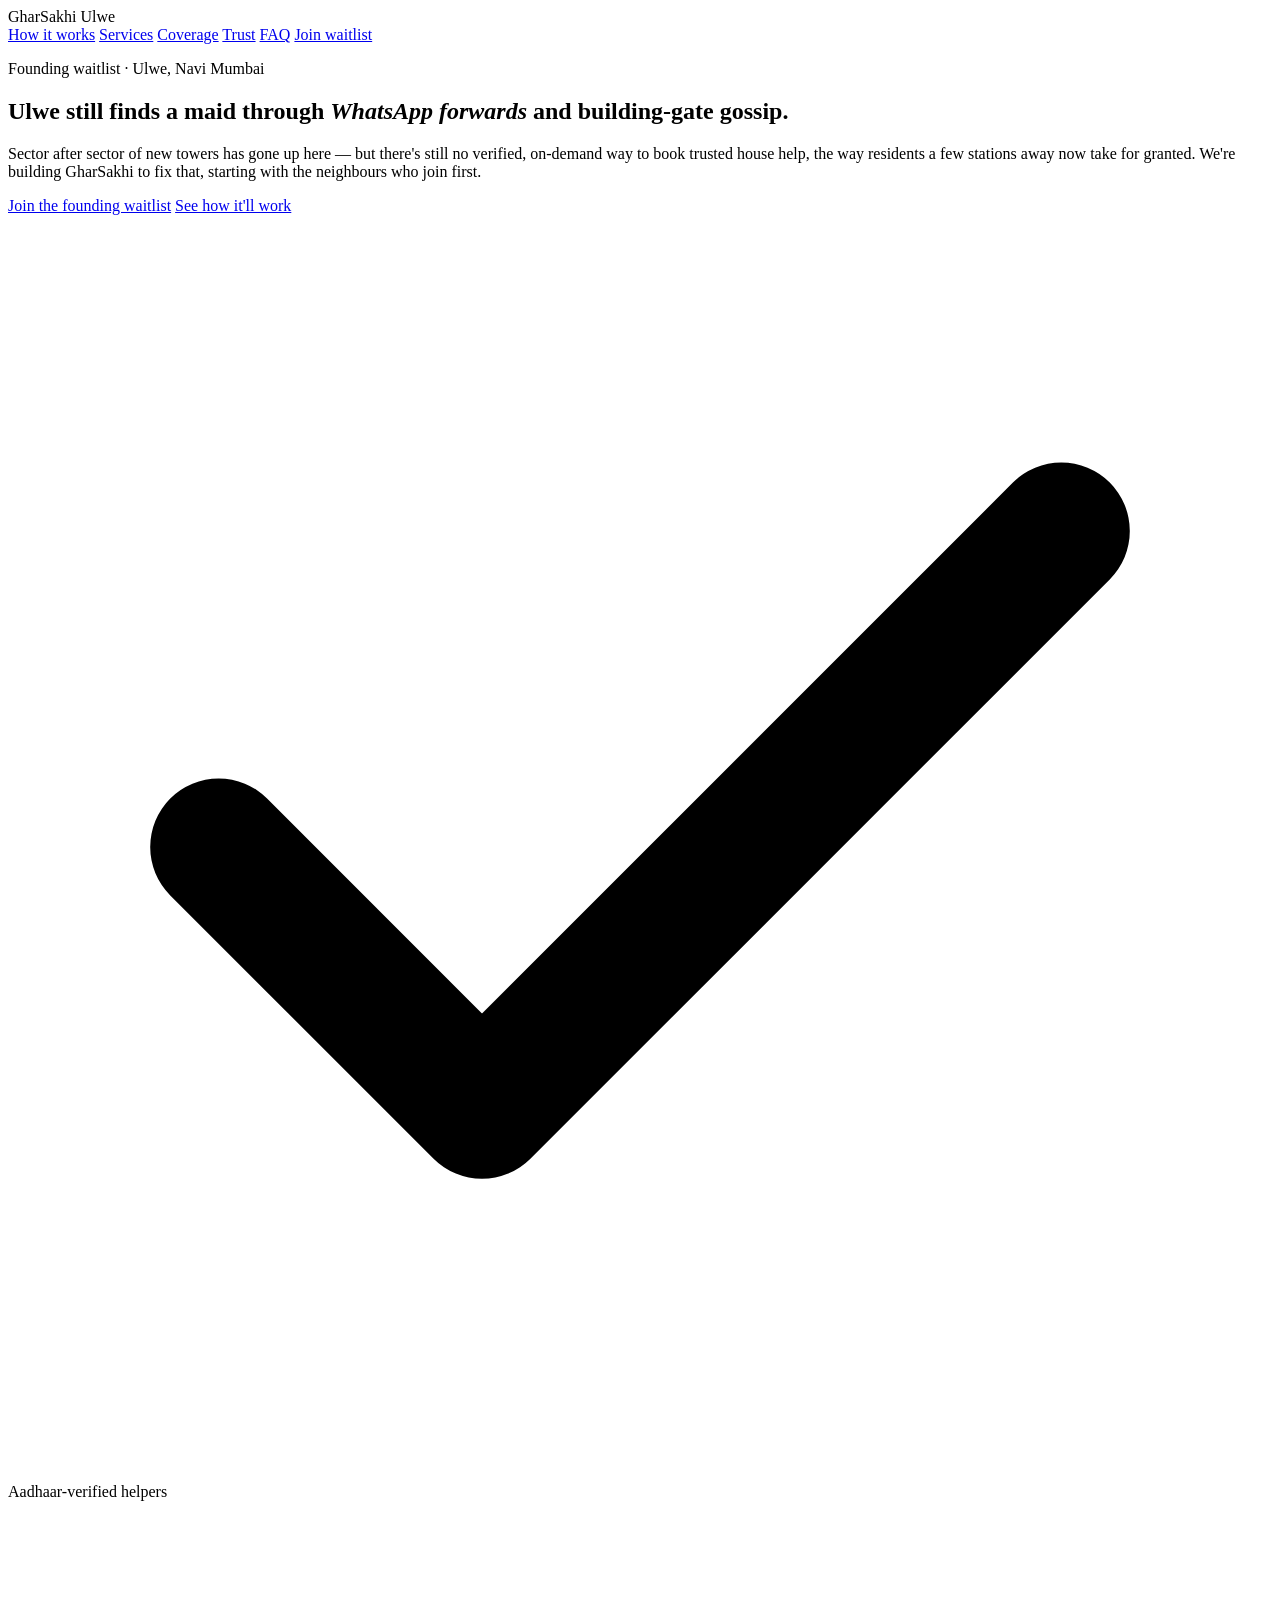
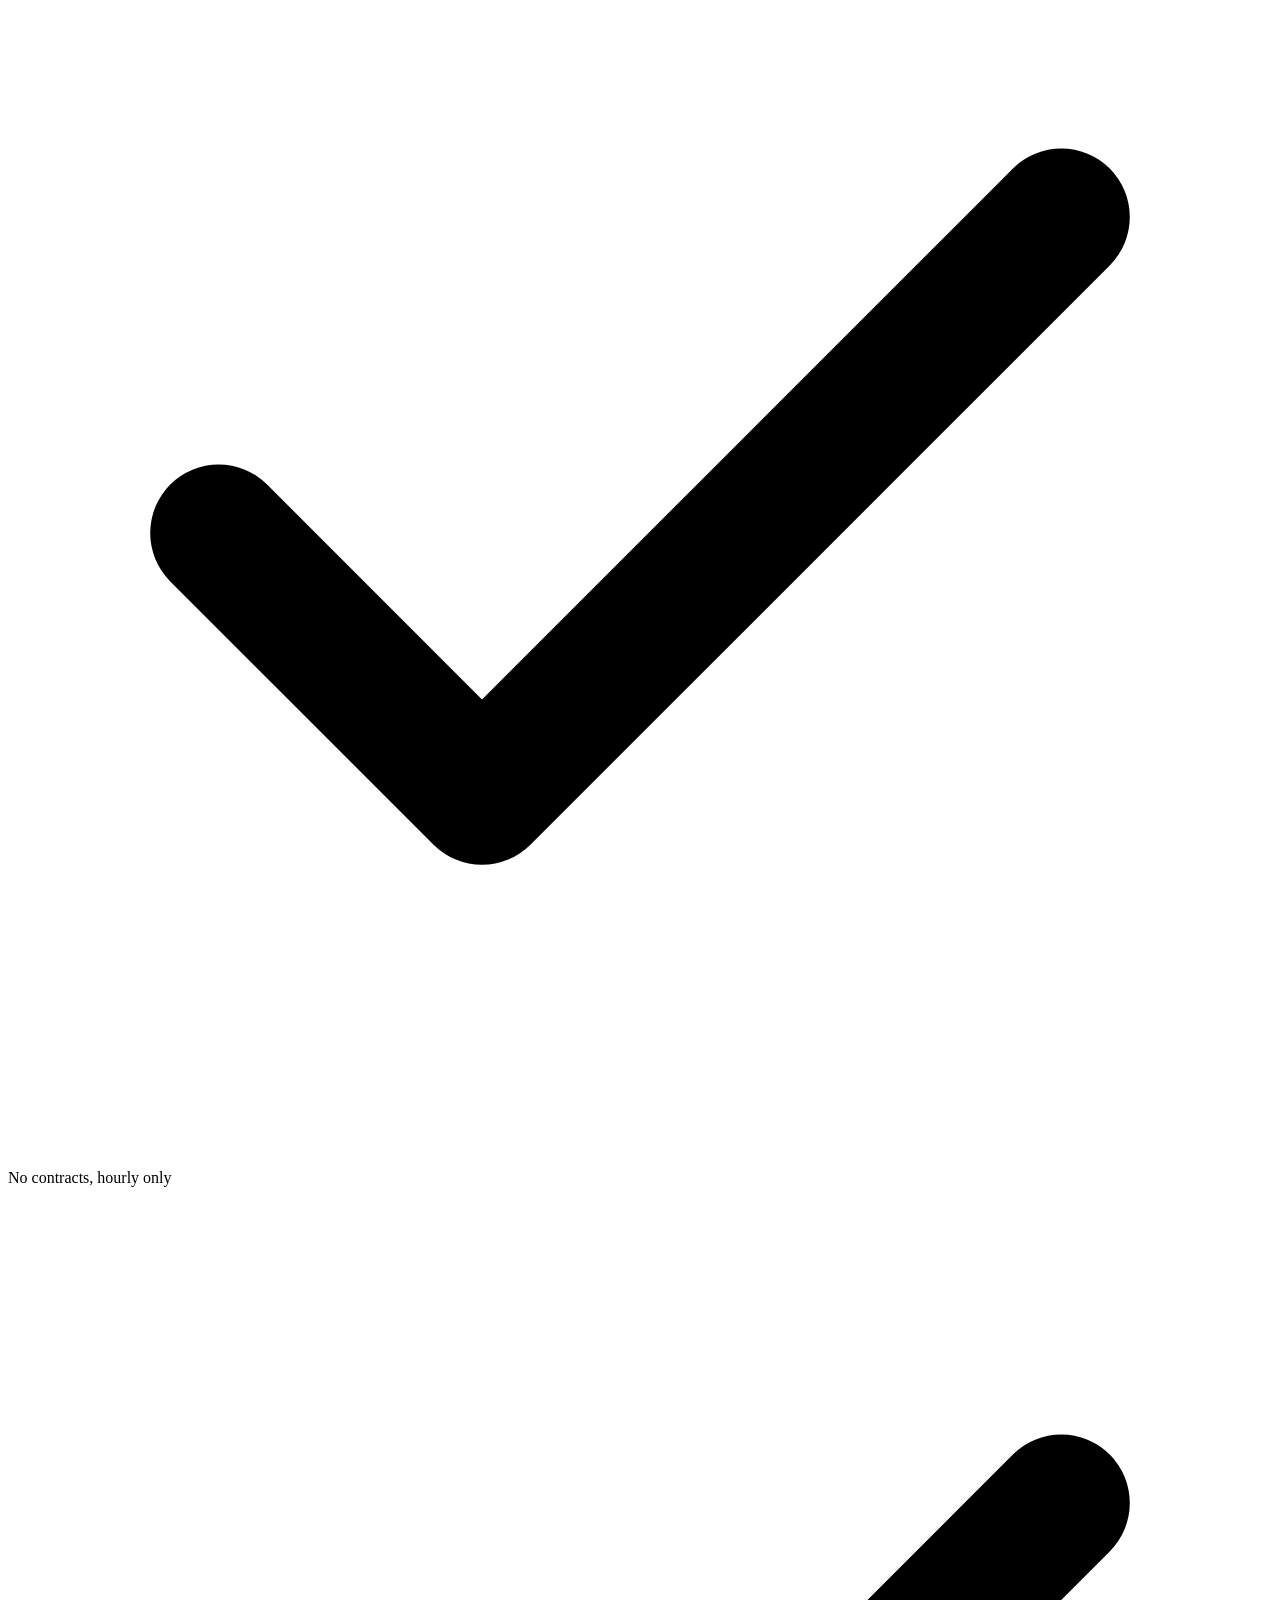
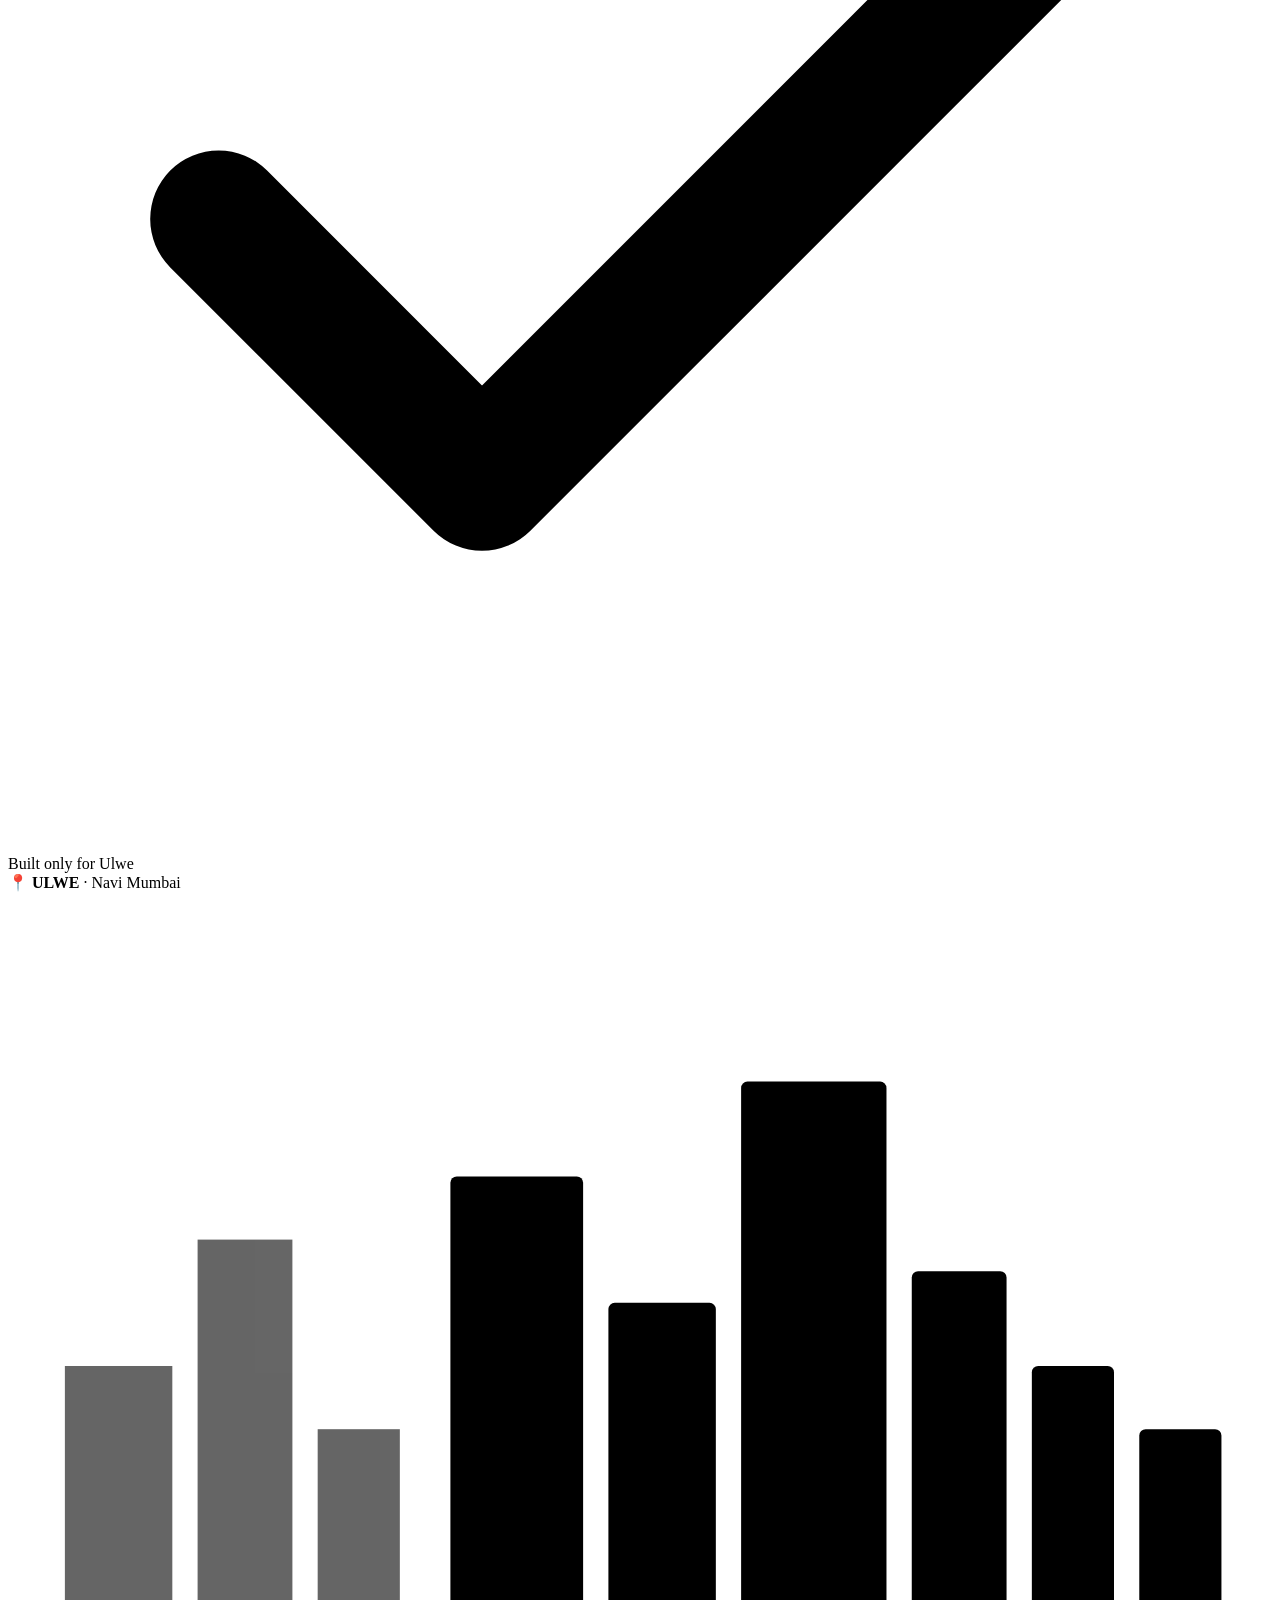
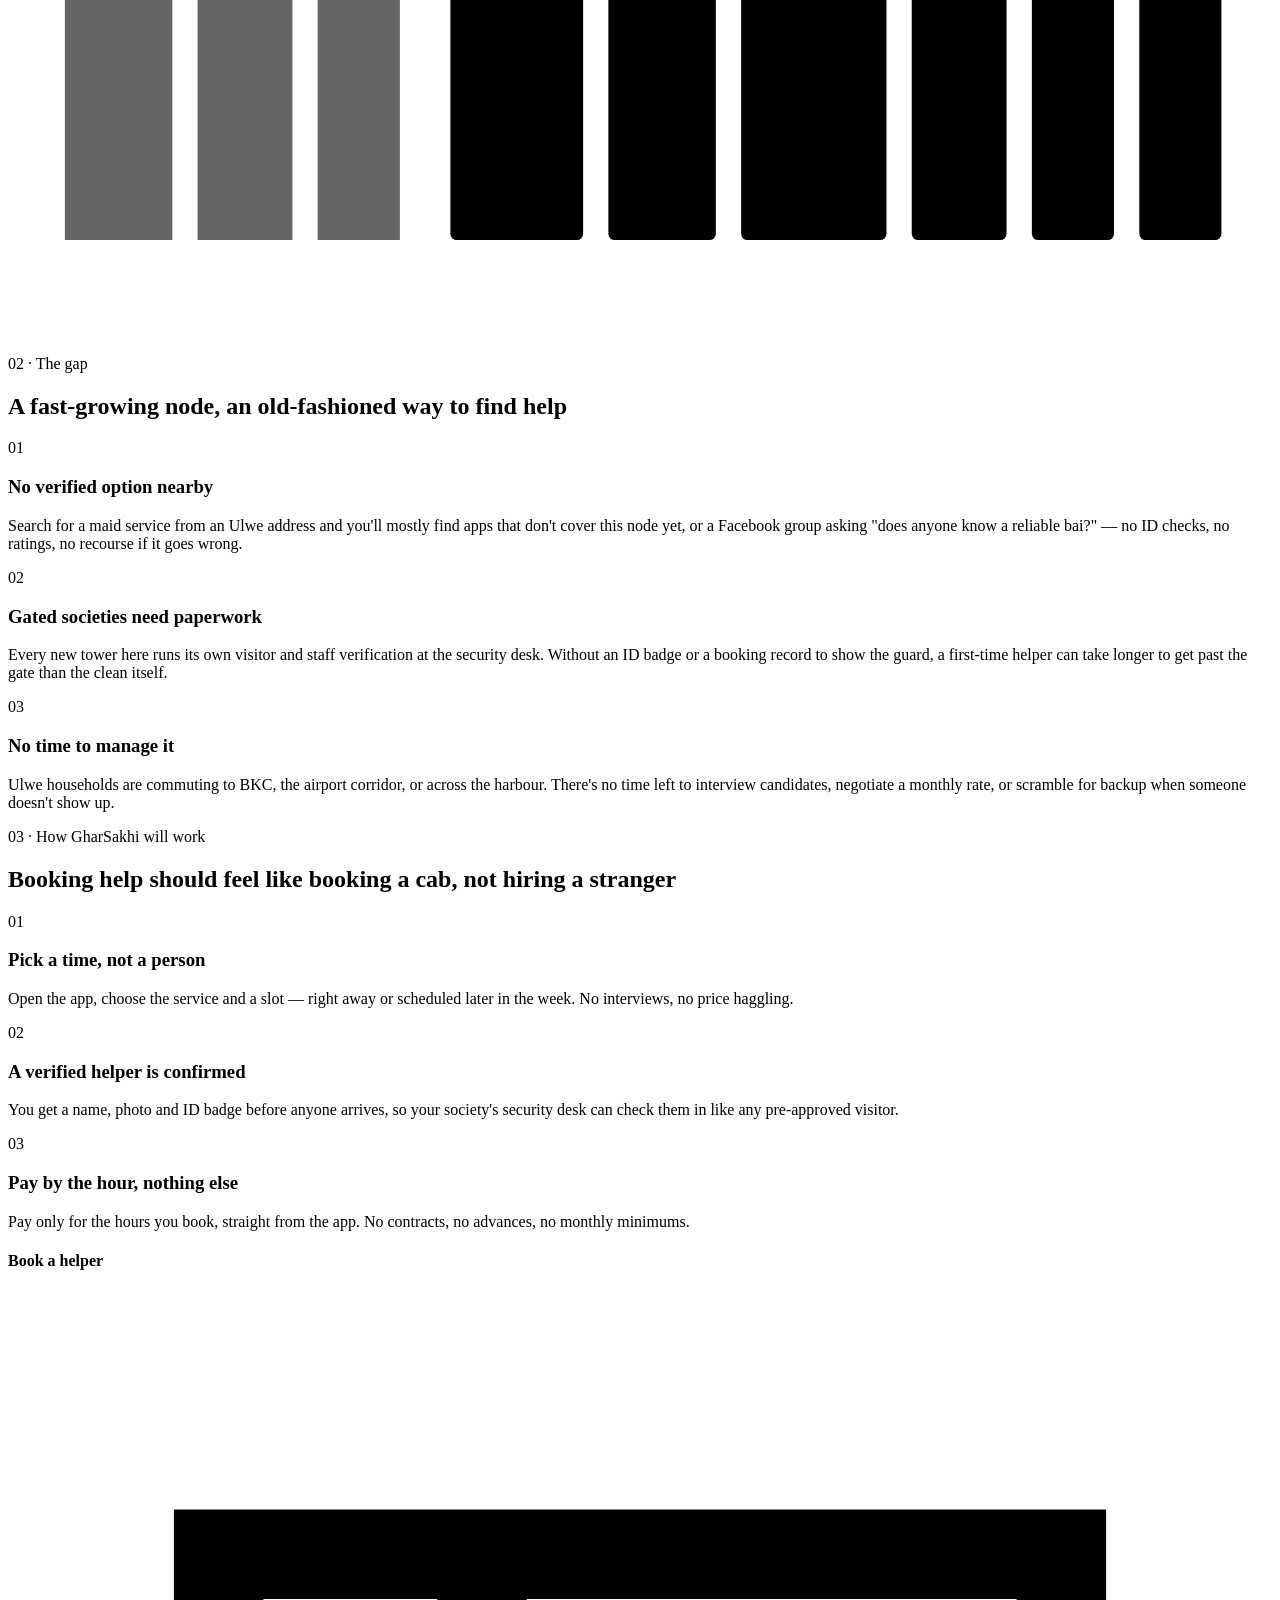
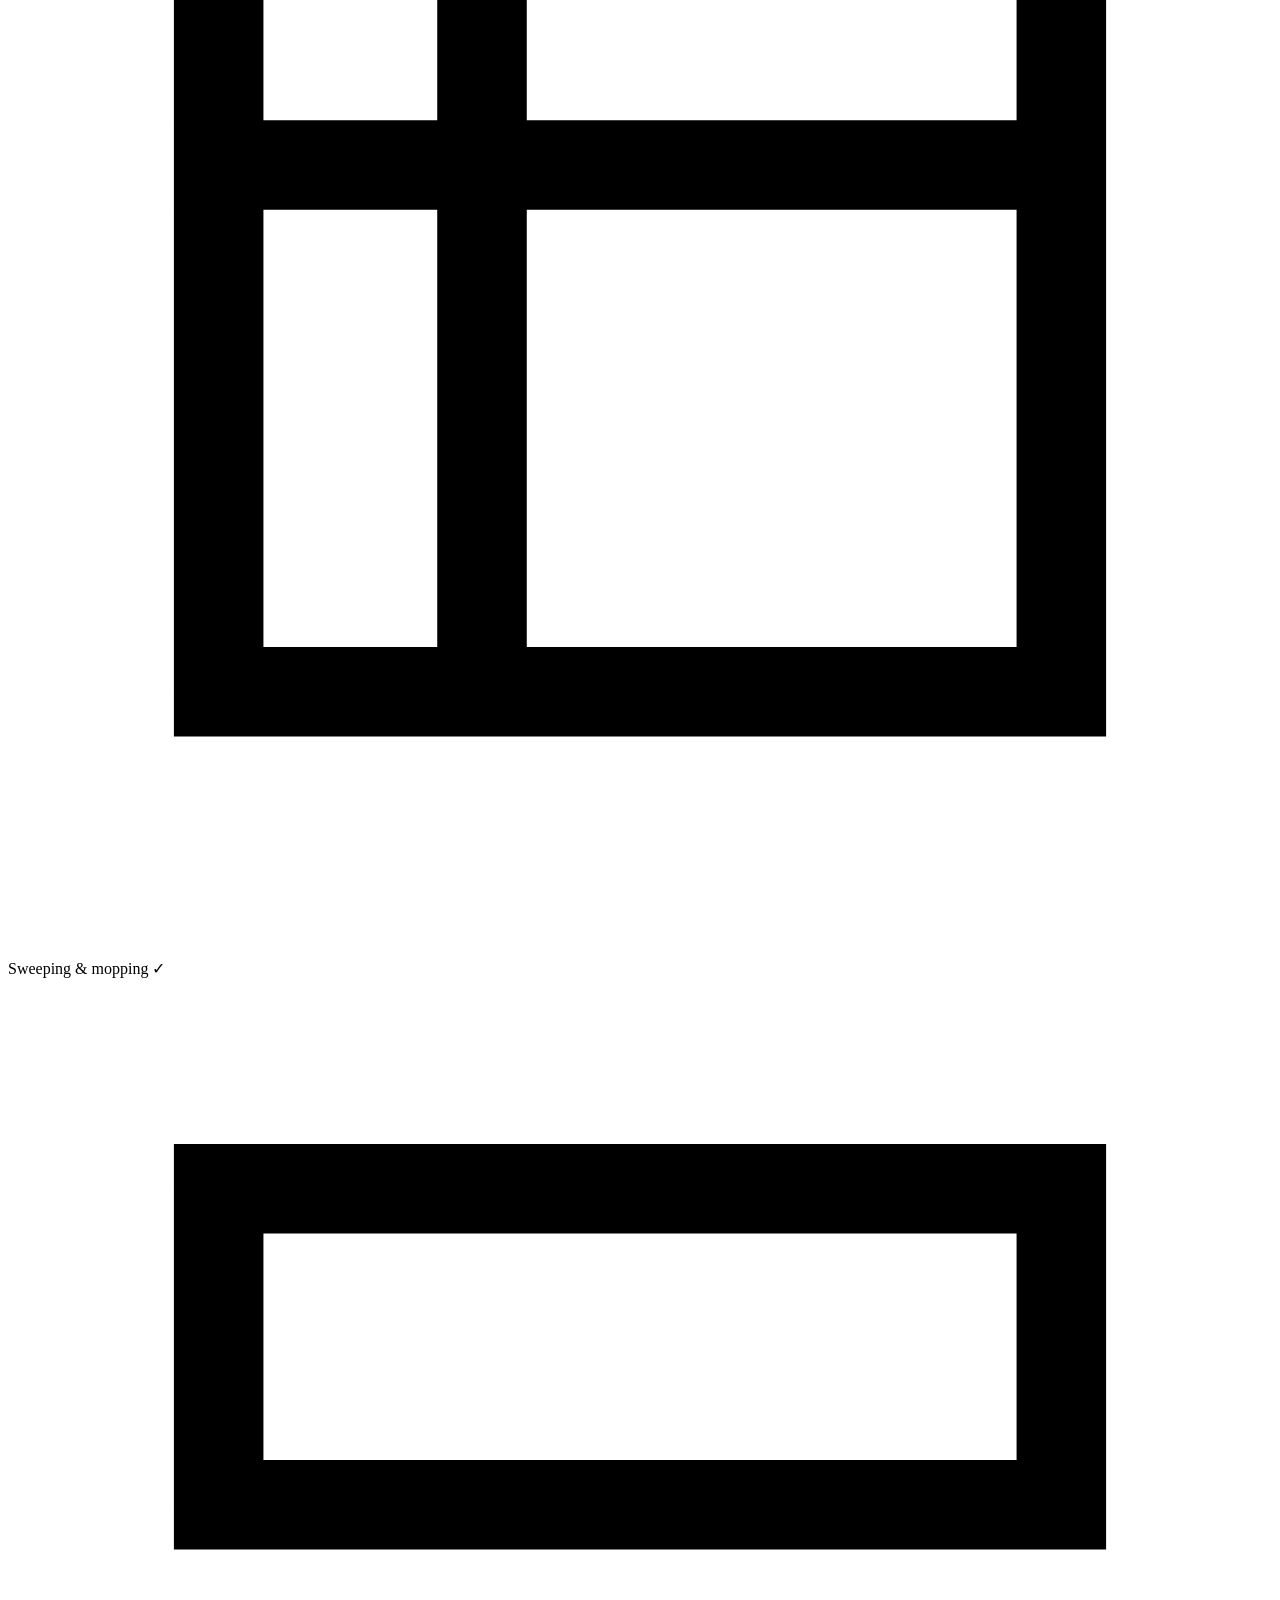
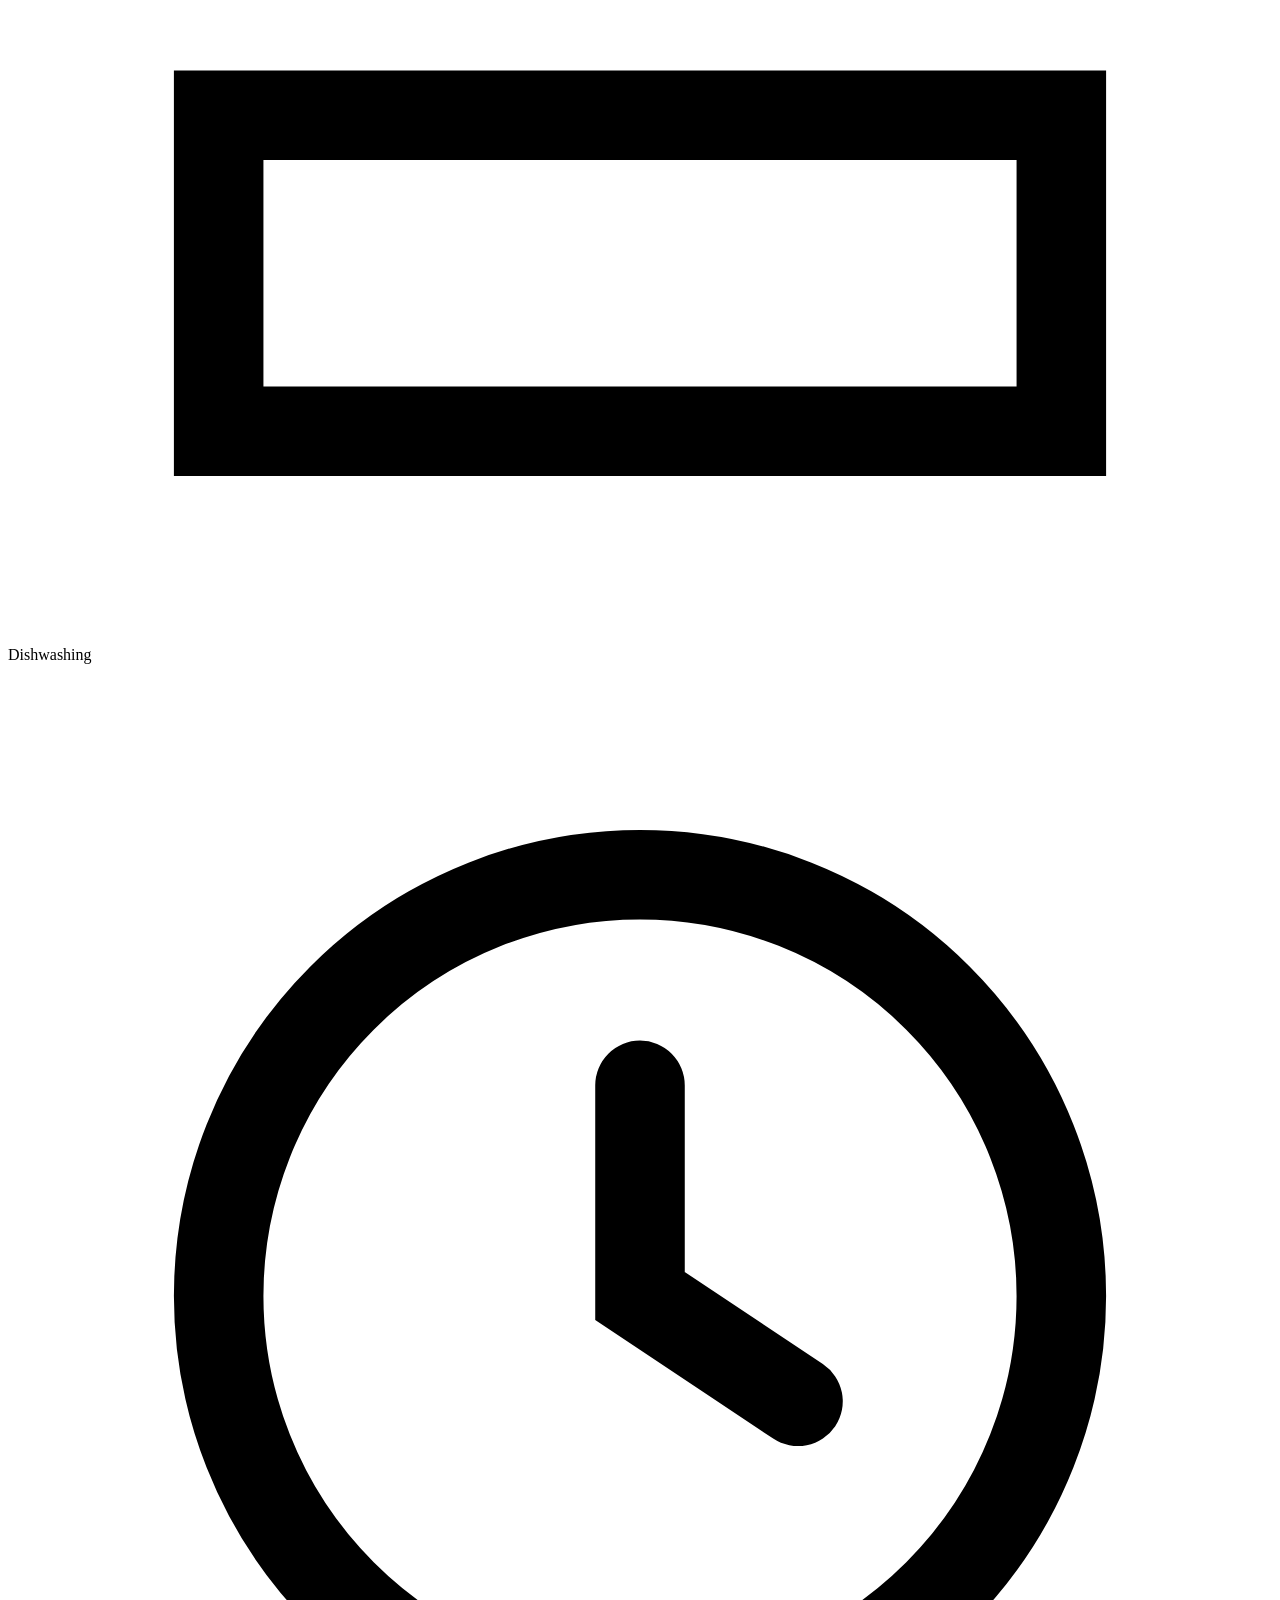
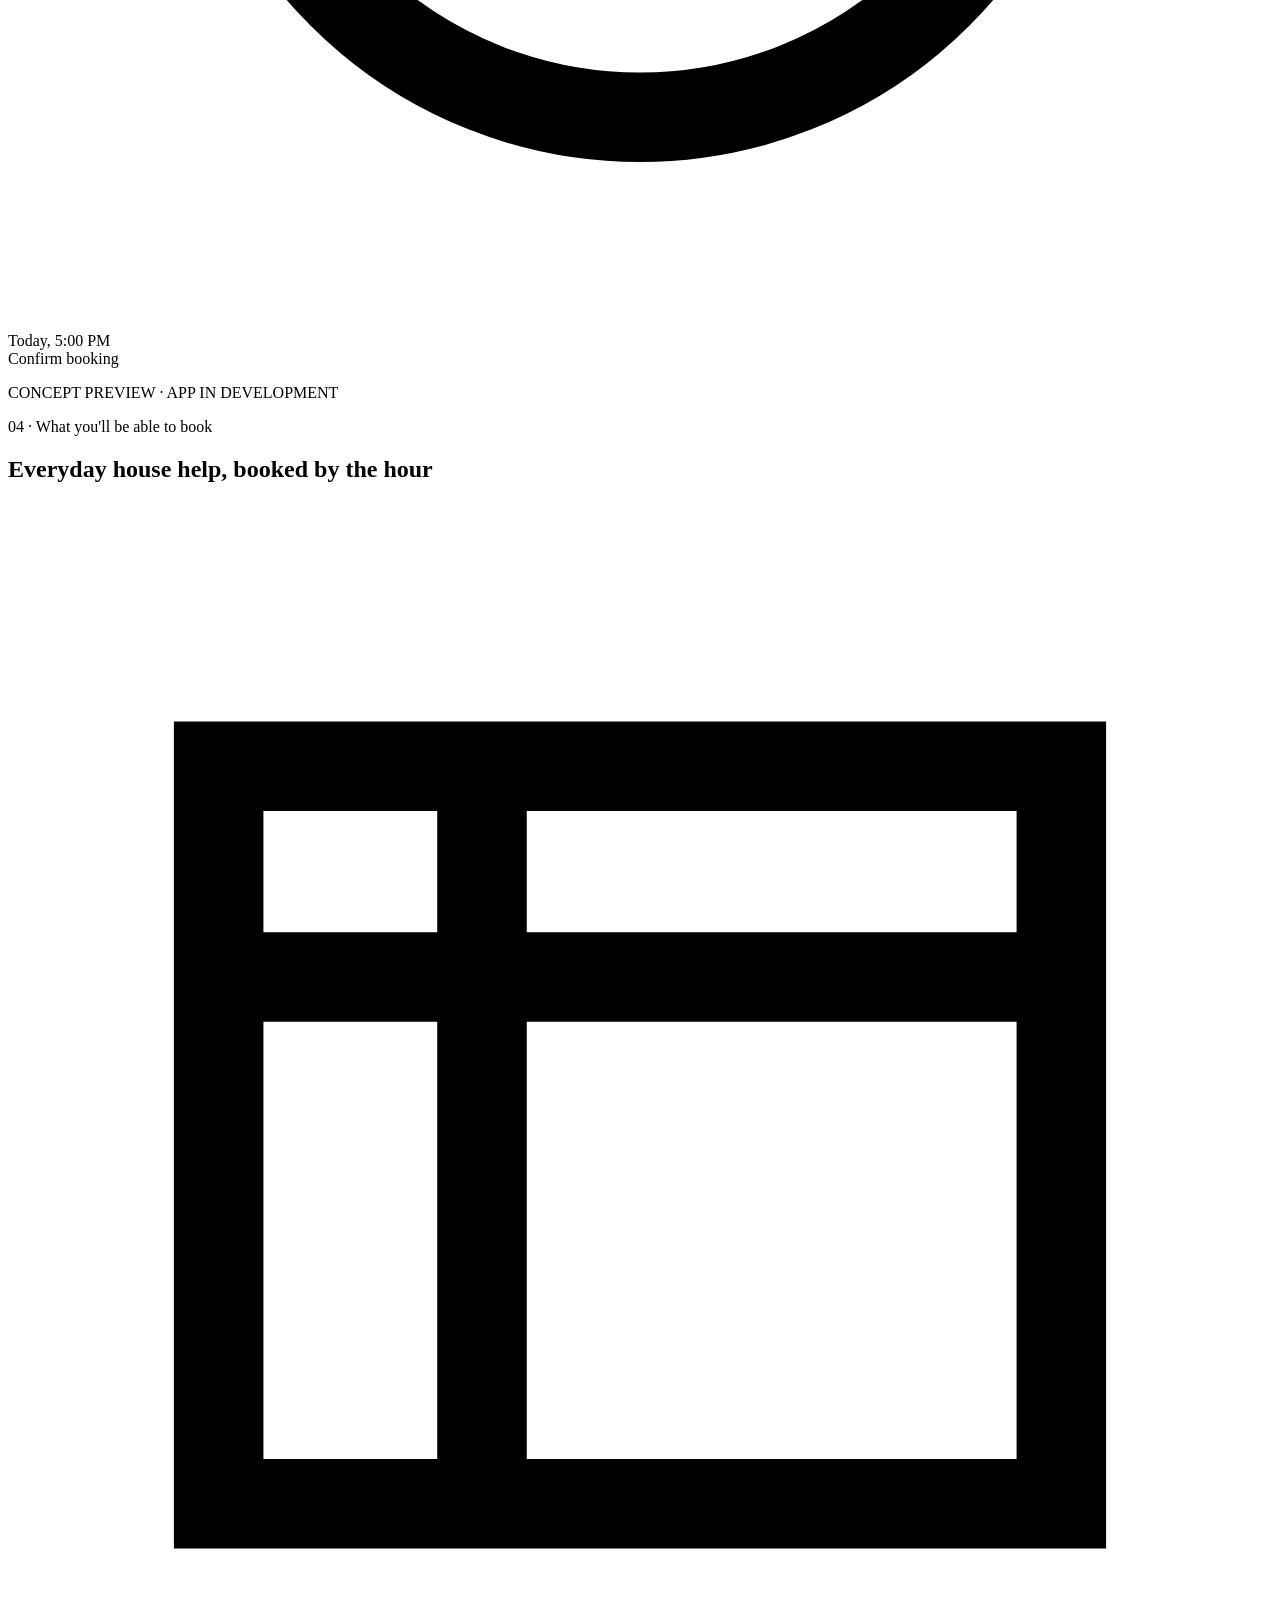
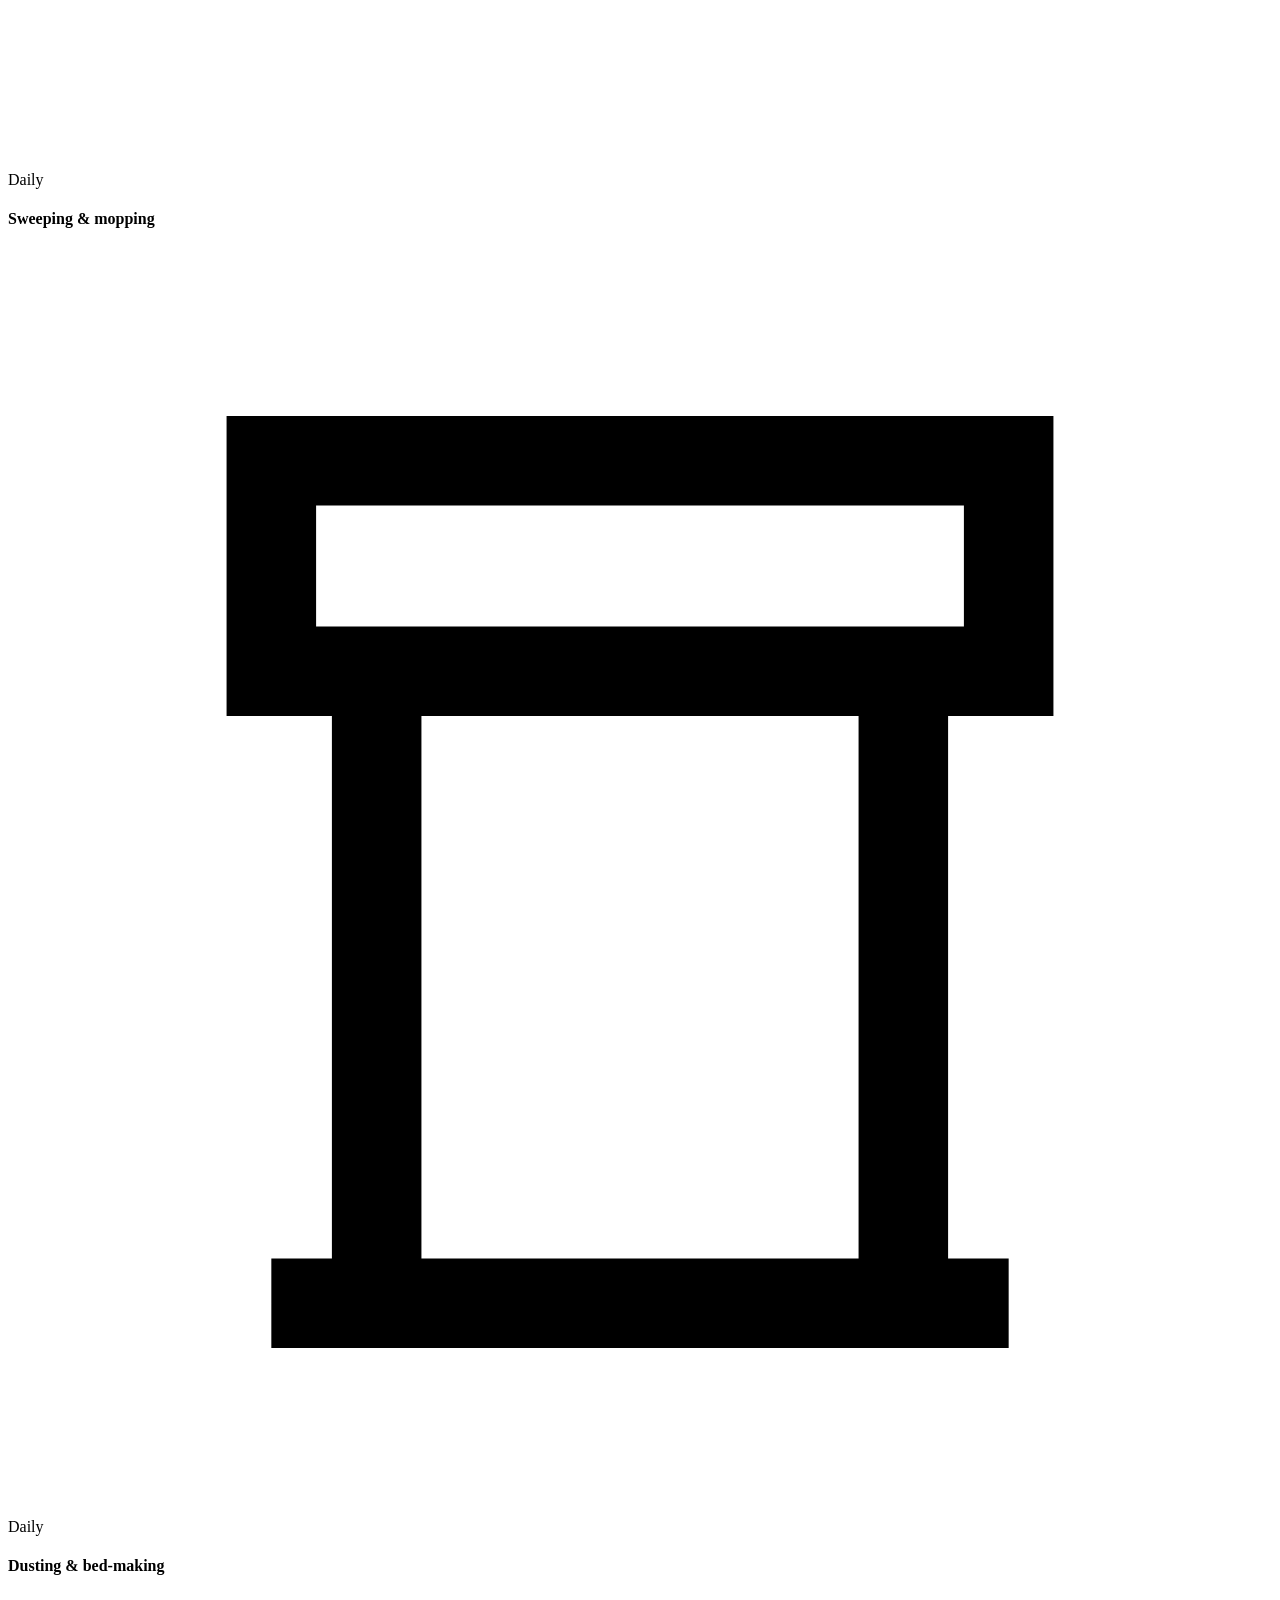
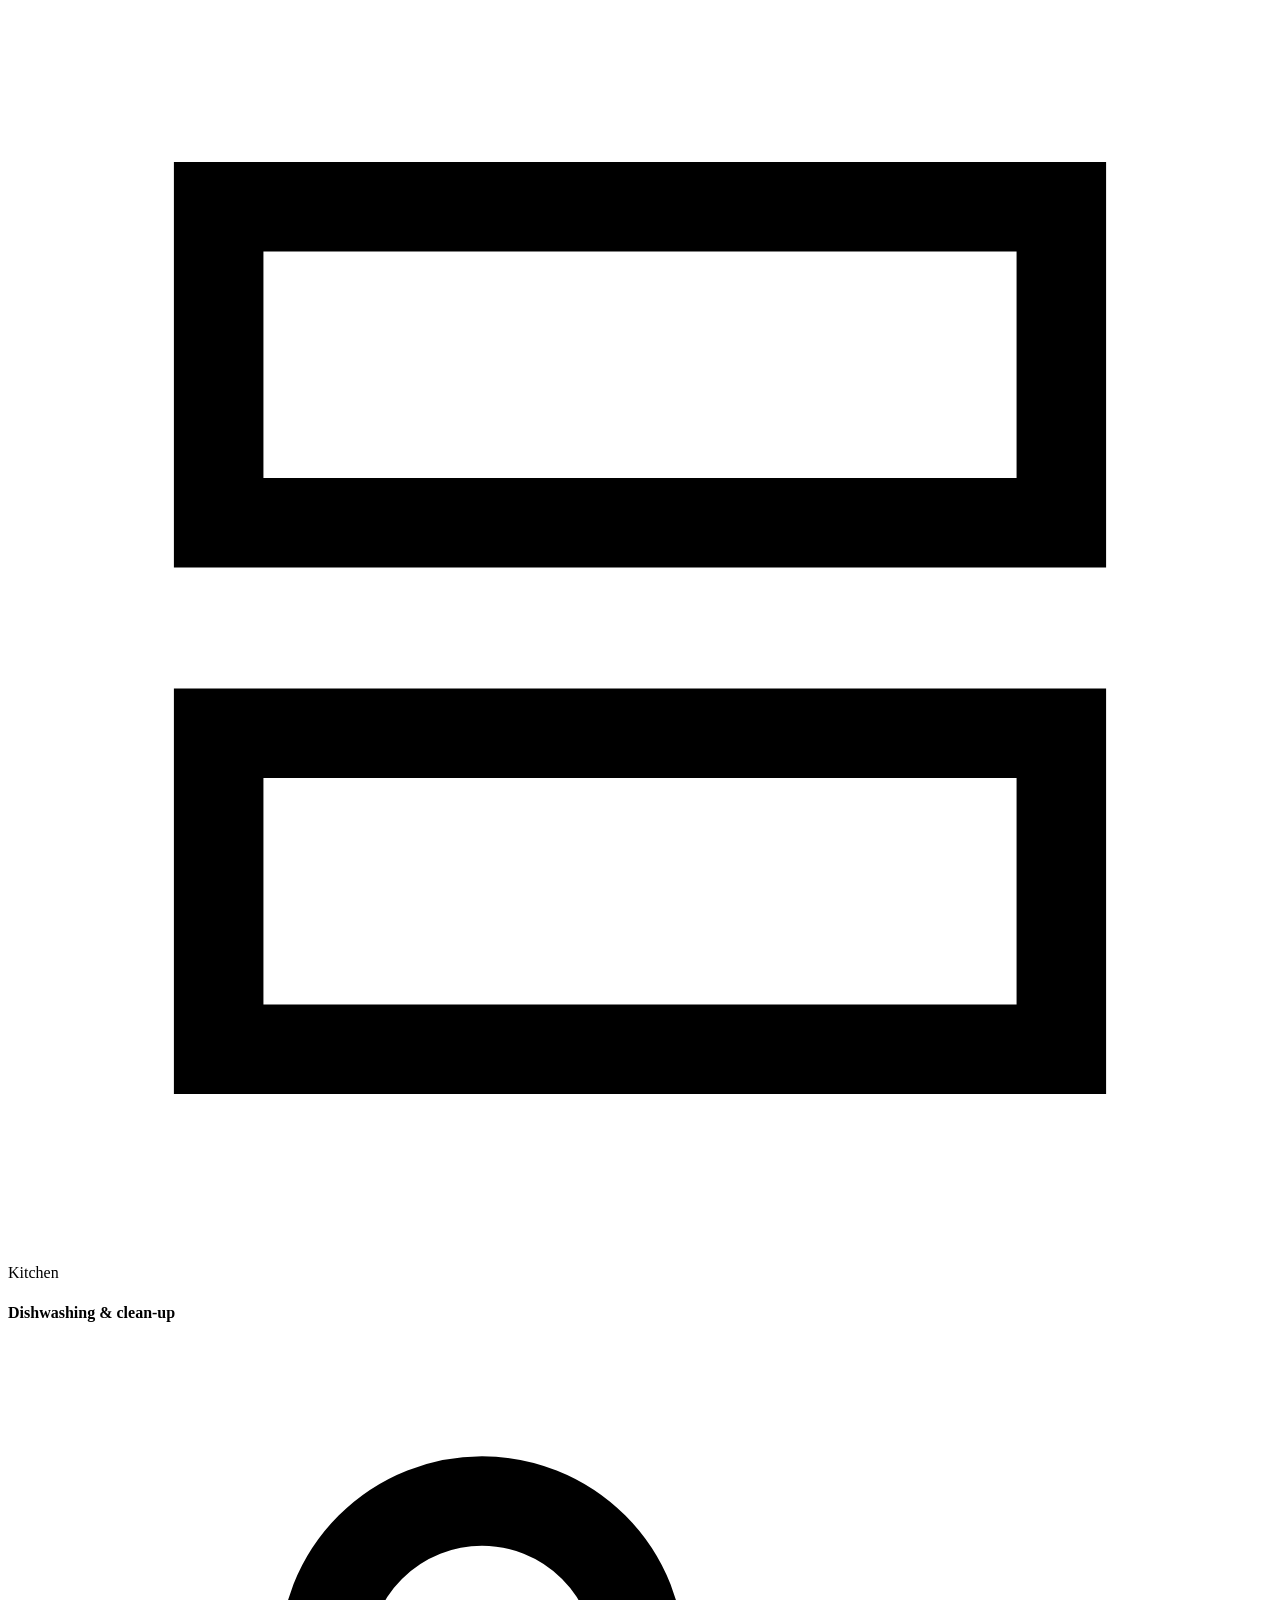
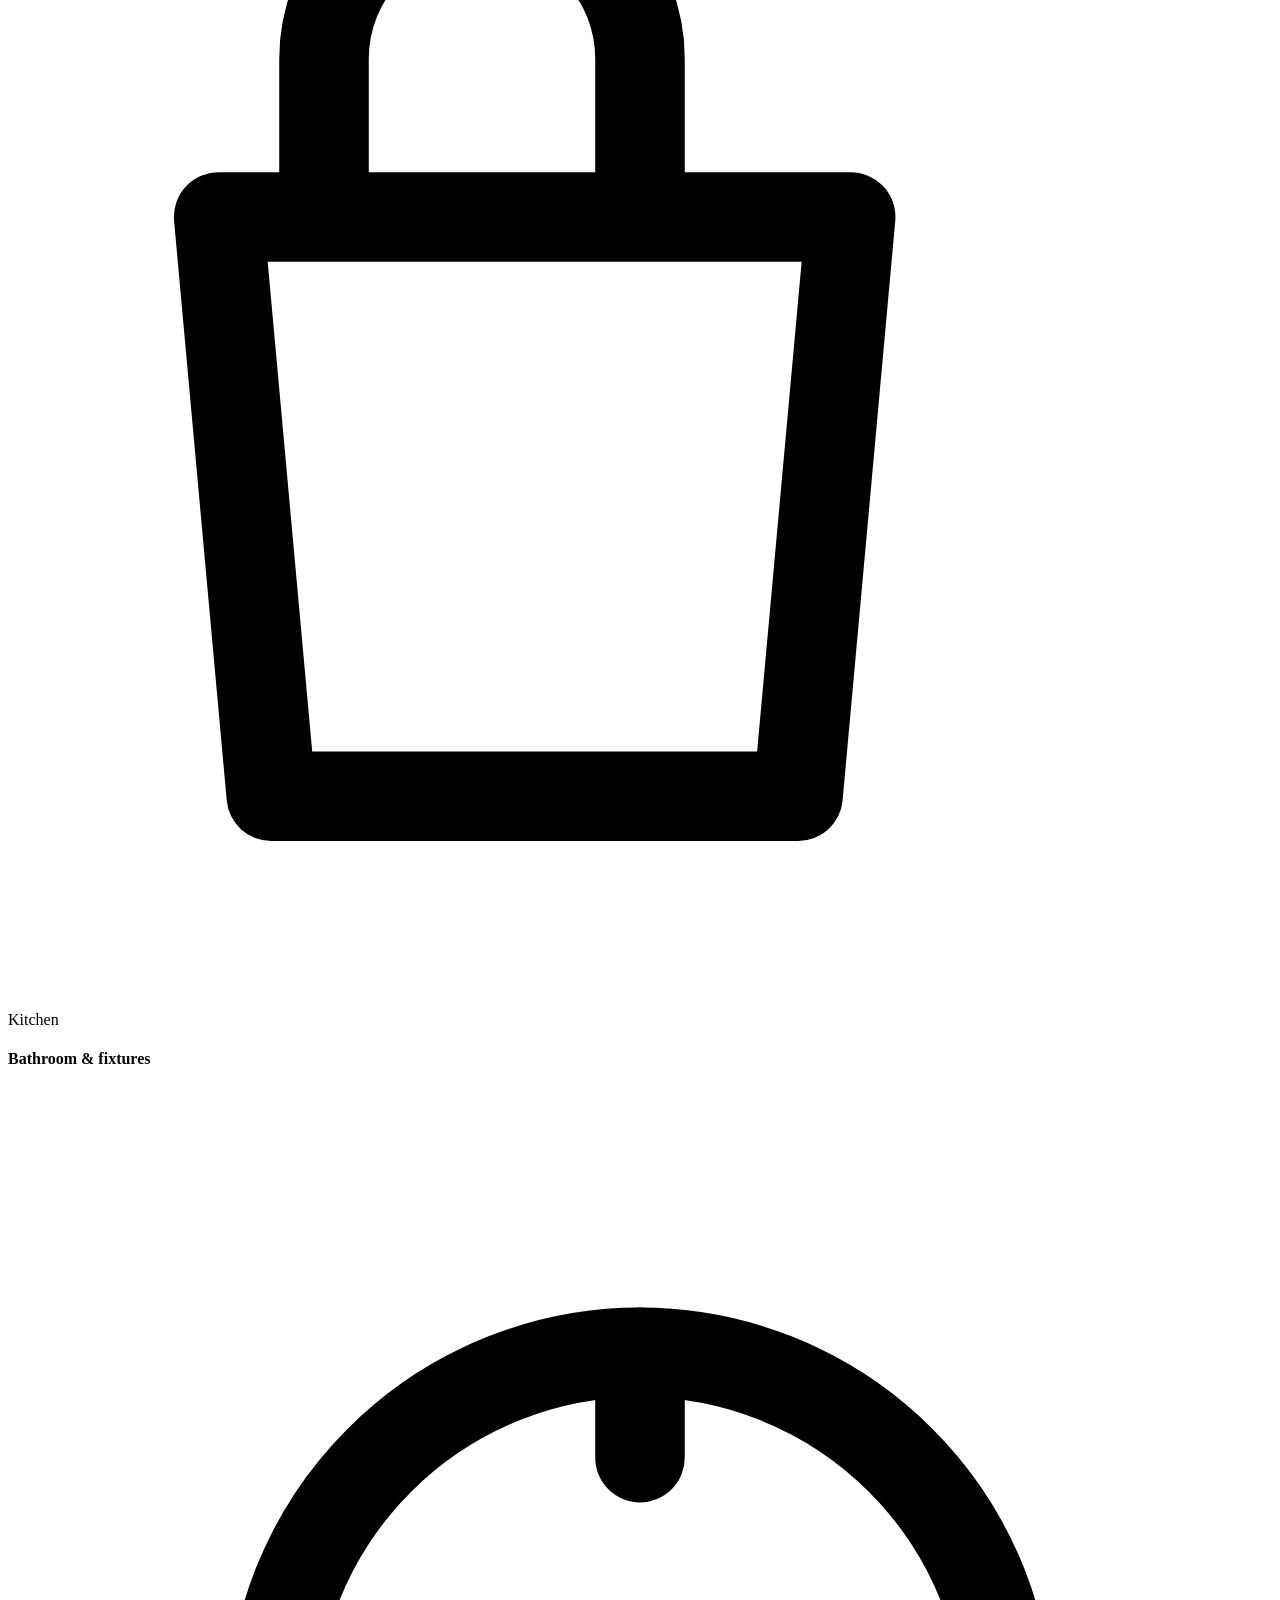
==== index.html @ eccd1c5f "Create index.html for GharSakhi landing page Add initial HTML structure for GharSakhi website with s" ====
<!doctype html>
<html lang="en">
<head>
<meta charset="UTF-8">
<meta name="viewport" content="width=device-width, initial-scale=1.0">
<title>GharSakhi Ulwe &mdash; Verified house help, on your schedule</title>
<meta name="description" content="GharSakhi is a founding-phase, on-demand verified house-help booking service for Ulwe, Navi Mumbai. Join the waitlist.">
<link rel="icon" href="data:image/svg+xml,%3Csvg xmlns=%27http://www.w3.org/2000/svg%27 viewBox=%270 0 100 100%27%3E%3Ctext y=%27.9em%27 font-size=%2790%27%3E%F0%9F%A7%B9%3C/text%3E%3C/svg%3E">
<link rel="preconnect" href="https://fonts.googleapis.com">
<link rel="preconnect" href="https://fonts.gstatic.com" crossorigin>
<link href="https://fonts.googleapis.com/css2?family=Fraunces:opsz,wght@9..144,340;9..144,470;9..144,560&family=IBM+Plex+Sans:wght@400;500;600&family=IBM+Plex+Mono:wght@400;500&display=swap" rel="stylesheet">
<link rel="stylesheet" href="css/style.css">
</head>
<body>
<header class="site">
  <div class="navbar">
    <div class="brand">GharSakhi <span class="loc">Ulwe</span></div>
    <nav class="links">
      <a href="#how" class="hide-narrow">How it works</a>
      <a href="#services" class="hide-narrow">Services</a>
      <a href="#coverage" class="hide-narrow">Coverage</a>
      <a href="#trust" class="hide-narrow">Trust</a>
      <a href="#faq" class="hide-narrow">FAQ</a>
      <a href="#waitlist" class="btn btn-primary">Join waitlist</a>
    </nav>
  </div>
</header>

<main>
  <section class="hero">
    <div class="wrap hero-grid">
      <div>
        <p class="eyebrow">Founding waitlist &middot; Ulwe, Navi Mumbai</p>
        <h1>Ulwe still finds a maid through <em>WhatsApp forwards</em> and building-gate gossip.</h1>
        <p class="lede">Sector after sector of new towers has gone up here — but there's still no verified, on-demand way to book trusted house help, the way residents a few stations away now take for granted. We're building GharSakhi to fix that, starting with the neighbours who join first.</p>
        <div class="hero-ctas">
          <a href="#waitlist" class="btn btn-primary">Join the founding waitlist</a>
          <a href="#how" class="btn btn-ghost">See how it'll work</a>
        </div>
        <div class="hero-assure">
          <span><svg viewBox="0 0 24 24" fill="none"><path d="M20 6 9 17l-5-5" stroke="currentColor" stroke-width="2.6" stroke-linecap="round" stroke-linejoin="round"/></svg> Aadhaar-verified helpers</span>
          <span><svg viewBox="0 0 24 24" fill="none"><path d="M20 6 9 17l-5-5" stroke="currentColor" stroke-width="2.6" stroke-linecap="round" stroke-linejoin="round"/></svg> No contracts, hourly only</span>
          <span><svg viewBox="0 0 24 24" fill="none"><path d="M20 6 9 17l-5-5" stroke="currentColor" stroke-width="2.6" stroke-linecap="round" stroke-linejoin="round"/></svg> Built only for Ulwe</span>
        </div>
      </div>
      <div class="hero-art" aria-hidden="true">
        <div class="pin-tag">&#128205; <b>ULWE</b> &middot; Navi Mumbai</div>
        <svg class="skyline" viewBox="0 0 400 330" preserveAspectRatio="xMidYMax slice">
          <g fill="var(--panel-line)" opacity="0.6">
            <rect x="18" y="150" width="34" height="150"/>
            <rect x="60" y="110" width="30" height="190"/>
            <rect x="98" y="170" width="26" height="130"/>
          </g>
          <g fill="var(--moss)">
            <rect x="140" y="90" width="42" height="210" rx="2"/>
            <rect x="190" y="130" width="34" height="170" rx="2"/>
            <rect x="232" y="60" width="46" height="240" rx="2"/>
            <rect x="286" y="120" width="30" height="180" rx="2"/>
            <rect x="324" y="150" width="26" height="150" rx="2"/>
            <rect x="358" y="170" width="26" height="130" rx="2"/>
          </g>
          <g fill="var(--marigold-tint)" opacity="0.9">
            <rect x="148" y="106" width="9" height="9"/><rect x="164" y="106" width="9" height="9"/>
            <rect x="148" y="128" width="9" height="9"/><rect x="164" y="128" width="9" height="9"/>
            <rect x="148" y="150" width="9" height="9"/><rect x="164" y="150" width="9" height="9"/>
            <rect x="240" y="80" width="9" height="9"/><rect x="258" y="80" width="9" height="9"/>
            <rect x="240" y="102" width="9" height="9"/><rect x="258" y="102" width="9" height="9"/>
            <rect x="240" y="124" width="9" height="9"/><rect x="258" y="124" width="9" height="9"/>
            <rect x="240" y="146" width="9" height="9"/><rect x="258" y="146" width="9" height="9"/>
          </g>
          <line x1="0" y1="300" x2="400" y2="300" stroke="var(--panel-line)" stroke-width="2"/>
        </svg>
      </div>
    </div>
  </section>

  <section id="problem">
    <div class="wrap">
      <p class="eyebrow">02 &middot; The gap</p>
      <h2 class="sec-title">A fast-growing node, an old-fashioned way to find help</h2>
      <div class="card-grid">
        <div class="card reveal">
          <div class="num mono">01</div>
          <h3>No verified option nearby</h3>
          <p>Search for a maid service from an Ulwe address and you'll mostly find apps that don't cover this node yet, or a Facebook group asking "does anyone know a reliable bai?" — no ID checks, no ratings, no recourse if it goes wrong.</p>
        </div>
        <div class="card reveal">
          <div class="num mono">02</div>
          <h3>Gated societies need paperwork</h3>
          <p>Every new tower here runs its own visitor and staff verification at the security desk. Without an ID badge or a booking record to show the guard, a first-time helper can take longer to get past the gate than the clean itself.</p>
        </div>
        <div class="card reveal">
          <div class="num mono">03</div>
          <h3>No time to manage it</h3>
          <p>Ulwe households are commuting to BKC, the airport corridor, or across the harbour. There's no time left to interview candidates, negotiate a monthly rate, or scramble for backup when someone doesn't show up.</p>
        </div>
      </div>
    </div>
  </section>

  <section id="how">
    <div class="wrap">
      <p class="eyebrow">03 &middot; How GharSakhi will work</p>
      <h2 class="sec-title">Booking help should feel like booking a cab, not hiring a stranger</h2>
      <div class="how-grid">
        <div class="steps">
          <div class="step reveal">
            <span class="tag mono">01</span>
            <div><h3>Pick a time, not a person</h3><p>Open the app, choose the service and a slot — right away or scheduled later in the week. No interviews, no price haggling.</p></div>
          </div>
          <div class="step reveal">
            <span class="tag mono">02</span>
            <div><h3>A verified helper is confirmed</h3><p>You get a name, photo and ID badge before anyone arrives, so your society's security desk can check them in like any pre-approved visitor.</p></div>
          </div>
          <div class="step reveal">
            <span class="tag mono">03</span>
            <div><h3>Pay by the hour, nothing else</h3><p>Pay only for the hours you book, straight from the app. No contracts, no advances, no monthly minimums.</p></div>
          </div>
        </div>
        <div class="reveal">
          <div class="phone-frame">
            <div class="phone-screen">
              <div class="phone-notch"></div>
              <h4>Book a helper</h4>
              <div class="phone-row">
                <span class="pdot"><svg viewBox="0 0 24 24" fill="none"><path d="M4 5h16v14H4zM4 9h16M9 5v14" stroke="currentColor" stroke-width="1.7"/></svg></span>
                Sweeping &amp; mopping <span class="pcheck">&#10003;</span>
              </div>
              <div class="phone-row">
                <span class="pdot"><svg viewBox="0 0 24 24" fill="none"><path d="M4 4h16v6H4zM4 14h16v6H4z" stroke="currentColor" stroke-width="1.7"/></svg></span>
                Dishwashing
              </div>
              <div class="phone-row">
                <span class="pdot"><svg viewBox="0 0 24 24" fill="none"><circle cx="12" cy="12" r="8" stroke="currentColor" stroke-width="1.7"/><path d="M12 8v4l3 2" stroke="currentColor" stroke-width="1.7" stroke-linecap="round"/></svg></span>
                Today, 5:00 PM
              </div>
              <div class="phone-cta">Confirm booking</div>
            </div>
          </div>
          <p class="phone-caption">CONCEPT PREVIEW &middot; APP IN DEVELOPMENT</p>
        </div>
      </div>
    </div>
  </section>

  <section id="services">
    <div class="wrap">
      <p class="eyebrow">04 &middot; What you'll be able to book</p>
      <h2 class="sec-title">Everyday house help, booked by the hour</h2>
      <div class="service-grid">
        <div class="service reveal">
          <div class="ficon"><svg viewBox="0 0 24 24" fill="none"><path d="M4 5h16v14H4zM4 9h16M9 5v14" stroke="currentColor" stroke-width="1.7"/></svg></div>
          <span class="svc-tag mono">Daily</span><h4>Sweeping &amp; mopping</h4>
        </div>
        <div class="service reveal">
          <div class="ficon"><svg viewBox="0 0 24 24" fill="none"><path d="M5 4h14v4H5zM7 8v12M17 8v12M5 20h14" stroke="currentColor" stroke-width="1.7"/></svg></div>
          <span class="svc-tag mono">Daily</span><h4>Dusting &amp; bed-making</h4>
        </div>
        <div class="service reveal">
          <div class="ficon"><svg viewBox="0 0 24 24" fill="none"><path d="M4 4h16v6H4zM4 14h16v6H4z" stroke="currentColor" stroke-width="1.7"/></svg></div>
          <span class="svc-tag mono">Kitchen</span><h4>Dishwashing &amp; clean-up</h4>
        </div>
        <div class="service reveal">
          <div class="ficon"><svg viewBox="0 0 24 24" fill="none"><path d="M6 9V6a3 3 0 0 1 6 0v3M4 9h12l-1 11H5z" stroke="currentColor" stroke-width="1.7" stroke-linejoin="round"/></svg></div>
          <span class="svc-tag mono">Kitchen</span><h4>Bathroom &amp; fixtures</h4>
        </div>
        <div class="service reveal">
          <div class="ficon"><svg viewBox="0 0 24 24" fill="none"><circle cx="12" cy="12" r="7" stroke="currentColor" stroke-width="1.7"/><path d="M12 5v2M12 17v2M5 12h2M17 12h2" stroke="currentColor" stroke-width="1.7" stroke-linecap="round"/></svg></div>
          <span class="svc-tag mono">Add-on</span><h4>Laundry &amp; folding</h4>
        </div>
        <div class="service reveal">
          <div class="ficon"><svg viewBox="0 0 24 24" fill="none"><path d="m12 3 2.5 5.3L20 9l-4 4 1 6-5-2.8L7 19l1-6-4-4 5.5-.7z" stroke="currentColor" stroke-width="1.7" stroke-linejoin="round"/></svg></div>
          <span class="svc-tag mono">One-off</span><h4>Deep / move-in cleans</h4>
        </div>
      </div>
      <p class="footnote">Like similar services elsewhere in India, GharSakhi won't include ladder work, heavy lifting, childcare or pet care at launch — for everyone's safety, including the helper's.</p>
    </div>
  </section>

  <section id="coverage">
    <div class="wrap">
      <p class="eyebrow">05 &middot; Where we're starting</p>
      <h2 class="sec-title">One node, done properly, before we go anywhere else</h2>
      <p style="margin:14px 0 0; color:var(--ink-soft); max-width:58ch; font-size:15.5px;">GharSakhi is launching in Ulwe only — not a Mumbai-wide app that happens to cover this node last. We'll roll out sector by sector, prioritising wherever the waitlist fills up fastest, so tell us your sector when you join.</p>
      <div class="coverage-tags">
        <span class="coverage-tag lead">Your sector could be first</span>
        <span class="coverage-tag">Sector 1&ndash;10</span>
        <span class="coverage-tag">Sector 11&ndash;20</span>
        <span class="coverage-tag">Sector 20+</span>
        <span class="coverage-tag">Near Ulwe railway station</span>
        <span class="coverage-tag">New handover towers</span>
      </div>
    </div>
  </section>

  <section id="trust">
    <div class="wrap">
      <p class="eyebrow">06 &middot; Trust, built in</p>
      <h2 class="sec-title">Every helper carries a passport, not just a promise</h2>
      <div class="trust-wrap">
        <div class="badge-list">
          <div class="badge reveal">
            <div class="dot mono">ID</div>
            <div><h4>Aadhaar-verified identity</h4><p>Checked before anyone is listed on the app, not after a complaint.</p></div>
          </div>
          <div class="badge reveal">
            <div class="dot mono">&#10003;</div>
            <div><h4>Background checked</h4><p>Every helper is screened before their first Ulwe booking goes live.</p></div>
          </div>
          <div class="badge reveal">
            <div class="dot mono">&#9733;</div>
            <div><h4>Trained on GharSakhi's checklist</h4><p>A consistent standard for each service, so quality isn't a coin flip.</p></div>
          </div>
          <div class="badge reveal">
            <div class="dot mono">&#128274;</div>
            <div><h4>Photo ID badge at the gate</h4><p>Built for how gated Ulwe societies actually run security.</p></div>
          </div>
        </div>
        <div class="trust-note reveal">
          <p><strong>Where the helpers come from:</strong> we're partnering with established local agencies and independent helpers already working around Ulwe — not hiring cold off the street.</p>
          <p>Every one of them goes through the same verification and training checklist before they're allowed to take a single booking, whether they come through an agency or apply directly.</p>
        </div>
      </div>
      <div class="stat-strip">
        <div class="stat reveal"><b>100%</b><span>ID-verified before listing</span></div>
        <div class="stat reveal"><b>1</b><span>node — Ulwe, nowhere else yet</span></div>
        <div class="stat reveal"><b>0</b><span>contracts or deposits</span></div>
        <div class="stat reveal"><b>1:1</b><span>every signup, read by the founder</span></div>
      </div>
    </div>
  </section>

  <section id="perks">
    <div class="wrap">
      <p class="eyebrow">07 &middot; Founding member perks</p>
      <h2 class="sec-title">Join early, and it actually gets you something</h2>
      <div class="perks-grid">
        <div class="perk reveal">
          <div class="dot mono">1</div>
          <div><h4>Launch pricing, locked in</h4><p>Founding households get first access to launch rates before they're public.</p></div>
        </div>
        <div class="perk reveal">
          <div class="dot mono">2</div>
          <div><h4>Priority booking slots</h4><p>First pick of time slots once your sector goes live — you won't be waitlisted twice.</p></div>
        </div>
        <div class="perk reveal">
          <div class="dot mono">3</div>
          <div><h4>A say in what launches first</h4><p>The services you ask for in the form below directly shape what we launch with.</p></div>
        </div>
        <div class="perk reveal">
          <div class="dot mono">4</div>
          <div><h4>A real reply, not a bot</h4><p>The founder personally reads and responds to every signup on this page.</p></div>
        </div>
      </div>
    </div>
  </section>

  <section id="pricing">
    <div class="wrap">
      <p class="eyebrow">08 &middot; Founder pricing</p>
      <h2 class="sec-title">Simple, hourly, no contracts</h2>
      <div class="pricing-panel">
        <div>
          <h3>No subscriptions. No deposits. No surprises.</h3>
          <p>We're setting launch pricing in line with what verified home-help services charge elsewhere in Mumbai — transparent, by the hour, shown before you confirm. Founding waitlist members get first access to that pricing, before it's public.</p>
        </div>
        <div class="price-facts">
          <div class="price-fact"><span>Billing</span><span>By the hour</span></div>
          <div class="price-fact"><span>Contract</span><span>None</span></div>
          <div class="price-fact"><span>Security deposit</span><span>None</span></div>
          <div class="price-fact"><span>Cancel / reschedule</span><span>Anytime before start</span></div>
        </div>
      </div>
    </div>
  </section>

  <section id="waitlist">
    <div class="wrap">
      <p class="eyebrow">09 &middot; Founding waitlist</p>
      <h2 class="sec-title">Be one of the first households GharSakhi calls</h2>
      <p style="margin:14px 0 0; color:var(--ink-soft); max-width:56ch; font-size:15.5px;">Tell us a little about your household and we'll reach out personally as we get ready to launch, sector by sector, across Ulwe. This goes straight to the founder's inbox — no call centre, no chatbot.</p>

      <div class="waitlist-panel">
        <form id="waitlist-form" novalidate>
          <div class="form-grid">
            <div class="field">
              <label for="wl-name">Full name*</label>
              <input type="text" id="wl-name" name="name" required placeholder="e.g. Priya Deshmukh">
            </div>
            <div class="field">
              <label for="wl-phone">Phone / WhatsApp*</label>
              <input type="tel" id="wl-phone" name="phone" required placeholder="10-digit number">
            </div>
            <div class="field full">
              <label for="wl-sector">Sector &amp; society name*<span class="hint"> &mdash; e.g. "Sector 19, Ashoka Alta"</span></label>
              <input type="text" id="wl-sector" name="sector" required placeholder="Sector &amp; building / society name">
            </div>
            <div class="field full">
              <fieldset>
                <legend>Which services would you want first?</legend>
                <div class="chip-group">
                  <label class="chip"><input type="checkbox" name="service" value="Sweeping &amp; mopping"><span>Sweeping &amp; mopping</span></label>
                  <label class="chip"><input type="checkbox" name="service" value="Dusting &amp; bed-making"><span>Dusting &amp; bed-making</span></label>
                  <label class="chip"><input type="checkbox" name="service" value="Dishwashing"><span>Dishwashing</span></label>
                  <label class="chip"><input type="checkbox" name="service" value="Bathroom cleaning"><span>Bathroom cleaning</span></label>
                  <label class="chip"><input type="checkbox" name="service" value="Laundry &amp; folding"><span>Laundry &amp; folding</span></label>
                  <label class="chip"><input type="checkbox" name="service" value="Deep clean"><span>Deep clean</span></label>
                </div>
              </fieldset>
            </div>
            <div class="field full">
              <label for="wl-notes">Anything else? <span class="hint">optional</span></label>
              <textarea id="wl-notes" name="notes" placeholder="Preferred timing, days you'd need help, questions for us..."></textarea>
            </div>
          </div>
          <div class="waitlist-submit">
            <button type="submit" class="btn btn-primary">Join the waitlist</button>
            <span class="required-note">*required &middot; opens your email app, addressed to the GharSakhi founder</span>
          </div>
          <div class="confirm-panel" id="wl-confirm" role="status">
            <b>Almost there</b>
            Your email app should have opened with your details filled in — just hit send and we'll be in touch as we plan the Ulwe launch. If nothing opened, email us directly at <a href="mailto:gharsakhiofficial@gmail.com">gharsakhiofficial@gmail.com</a>.
          </div>
        </form>
      </div>
    </div>
  </section>

  <section id="faq">
    <div class="wrap">
      <p class="eyebrow">10 &middot; Questions</p>
      <h2 class="sec-title">Before you join</h2>
      <div class="faq-list">
        <details>
          <summary>When does GharSakhi actually launch in Ulwe?</summary>
          <p>We're in the founding phase: lining up verified helpers and building this waitlist before writing a single line of booking software. Joining now tells us which sectors to prioritise first.</p>
        </details>
        <details>
          <summary>Where do the helpers come from?</summary>
          <p>We're working with established local agencies and independent helpers already active around Ulwe — not hiring cold off the street. Every one of them is verified before their first booking.</p>
        </details>
        <details>
          <summary>Will this work with my society's security desk?</summary>
          <p>That's the point. Every booking is designed to arrive with a name, photo and verified ID your guard can check the same way they'd check in any pre-approved visitor.</p>
        </details>
        <details>
          <summary>Do I have to sign a contract or pay a deposit?</summary>
          <p>No. The plan is hourly booking with no subscriptions, no security deposits and no minimum commitment.</p>
        </details>
        <details>
          <summary>Why only Ulwe, and not Kharghar or Panvel too?</summary>
          <p>Because a domestic-help network lives or dies on how well its helpers are vetted and matched locally. We'd rather do one node properly than stretch thin across Navi Mumbai on day one.</p>
        </details>
        <details>
          <summary>What happens right after I join the waitlist?</summary>
          <p>You'll hear directly from the founder as sectors, pricing and launch dates get locked in — a real reply, not an automated newsletter.</p>
        </details>
      </div>
    </div>
  </section>
</main>

<footer>
  <div class="wrap">
    <div class="footer-row">
      <div>
        <div class="brand">GharSakhi <span class="loc" style="font-family:'IBM Plex Mono',monospace;">Ulwe</span></div>
        <p>GharSakhi is currently in its founding, pre-launch phase and is not yet a registered booking service. This page exists to gauge interest and recruit founding households ahead of building the full app.</p>
      </div>
      <div>
        <p>Questions? <a href="mailto:gharsakhiofficial@gmail.com">gharsakhiofficial@gmail.com</a></p>
      </div>
    </div>
  </div>
</footer>

<script src="js/main.js" defer></script>
</body>
</html>
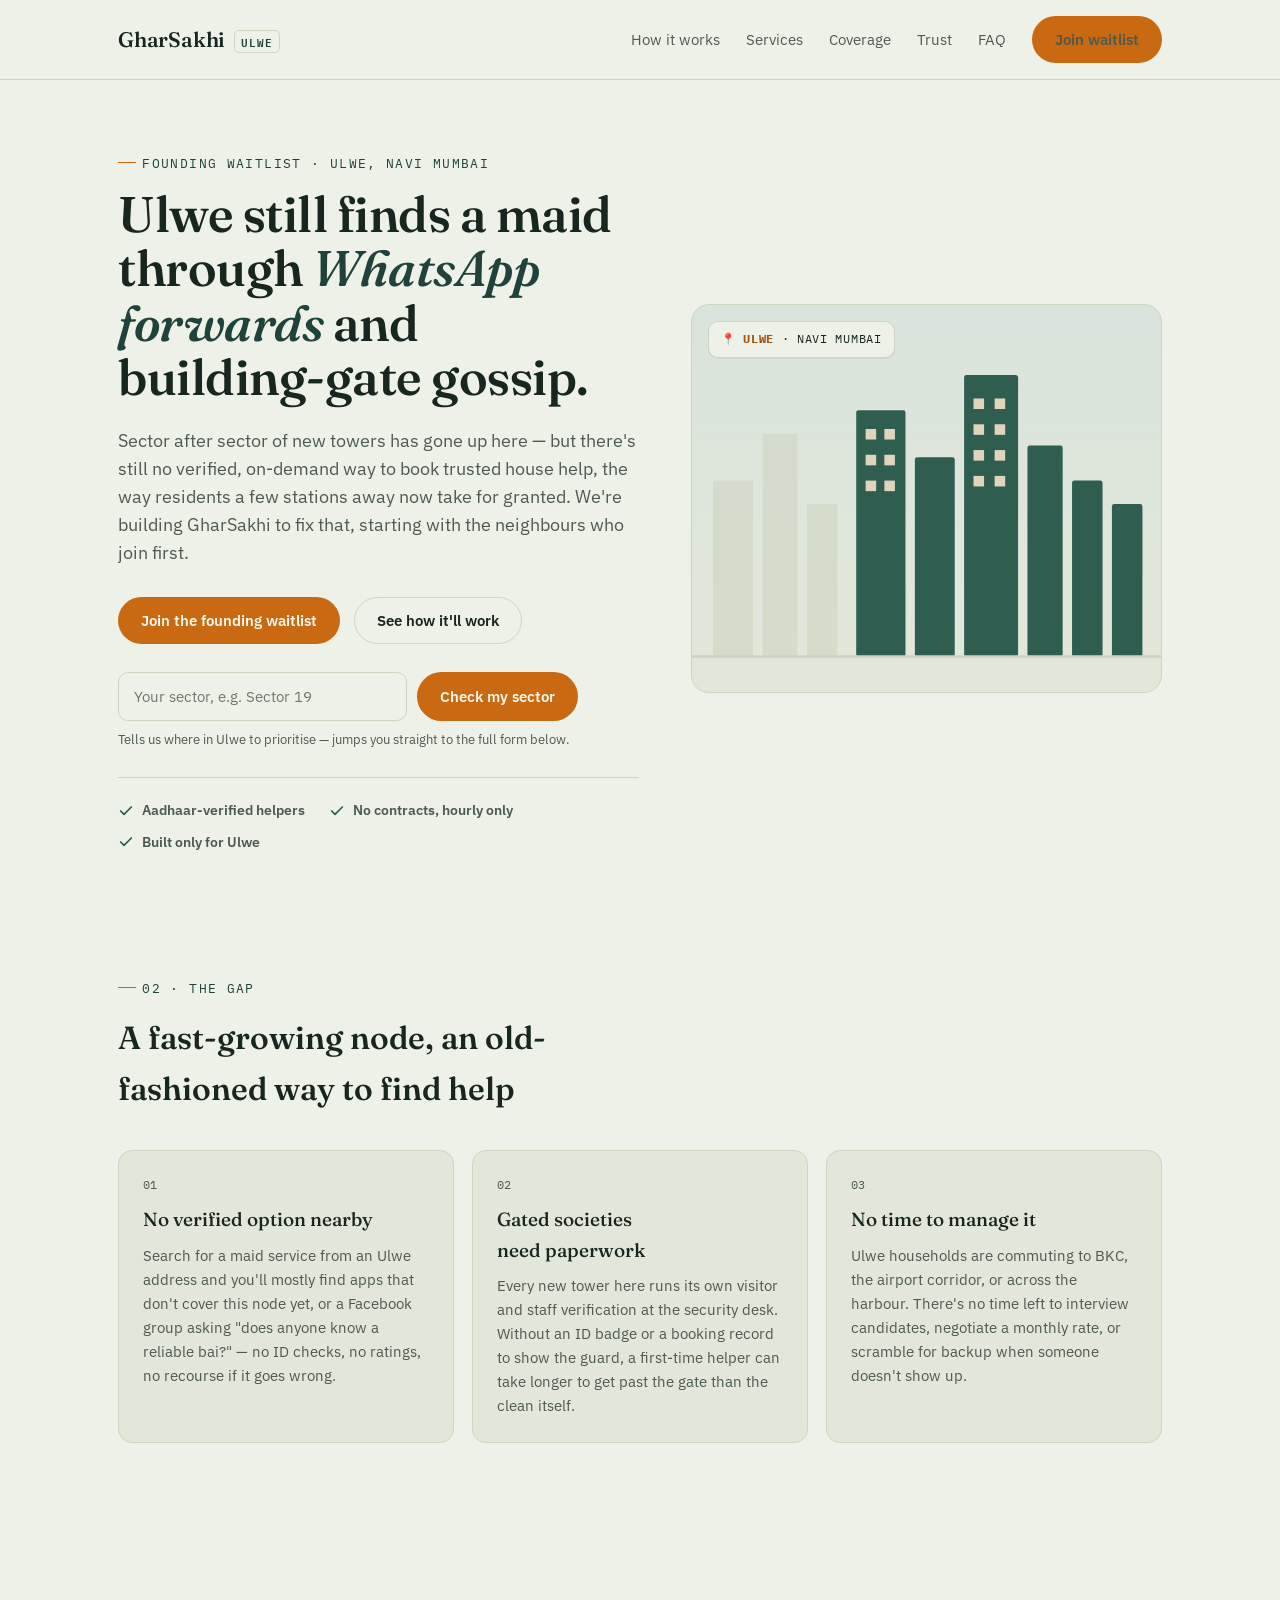
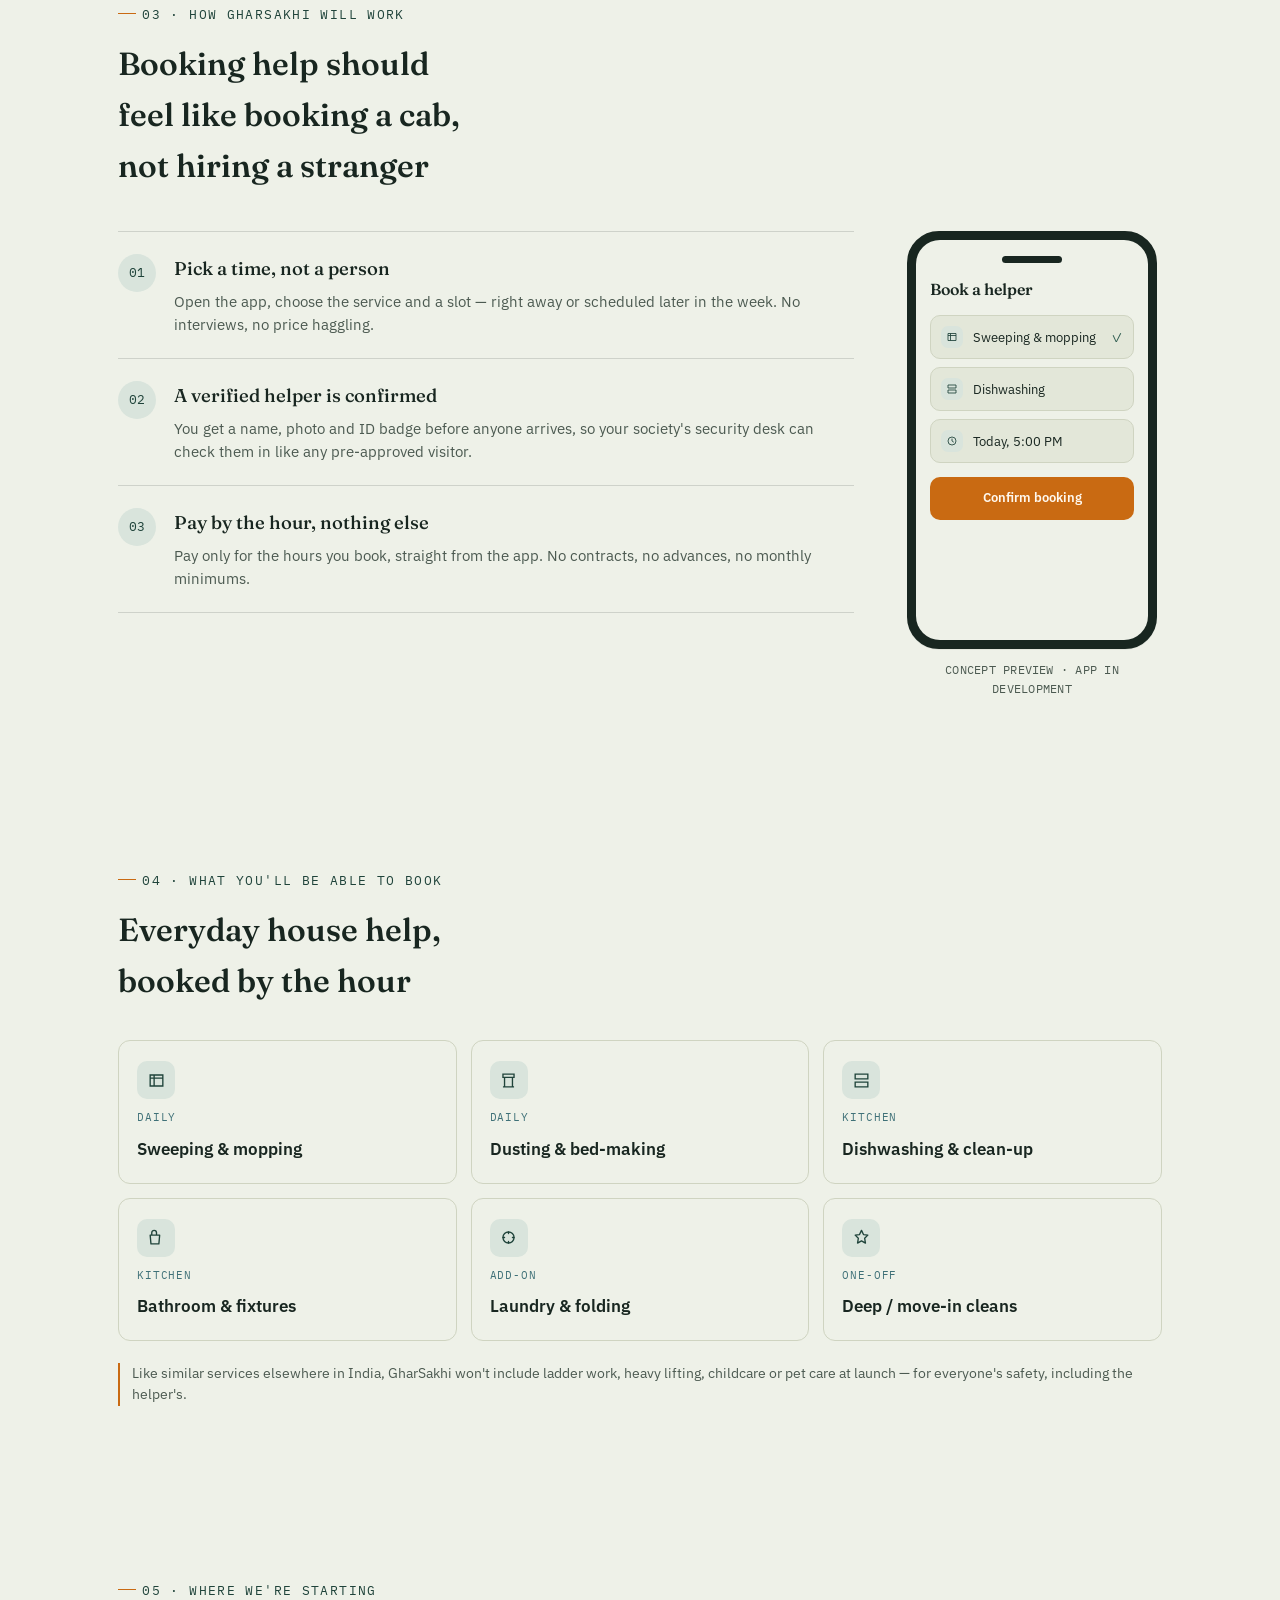
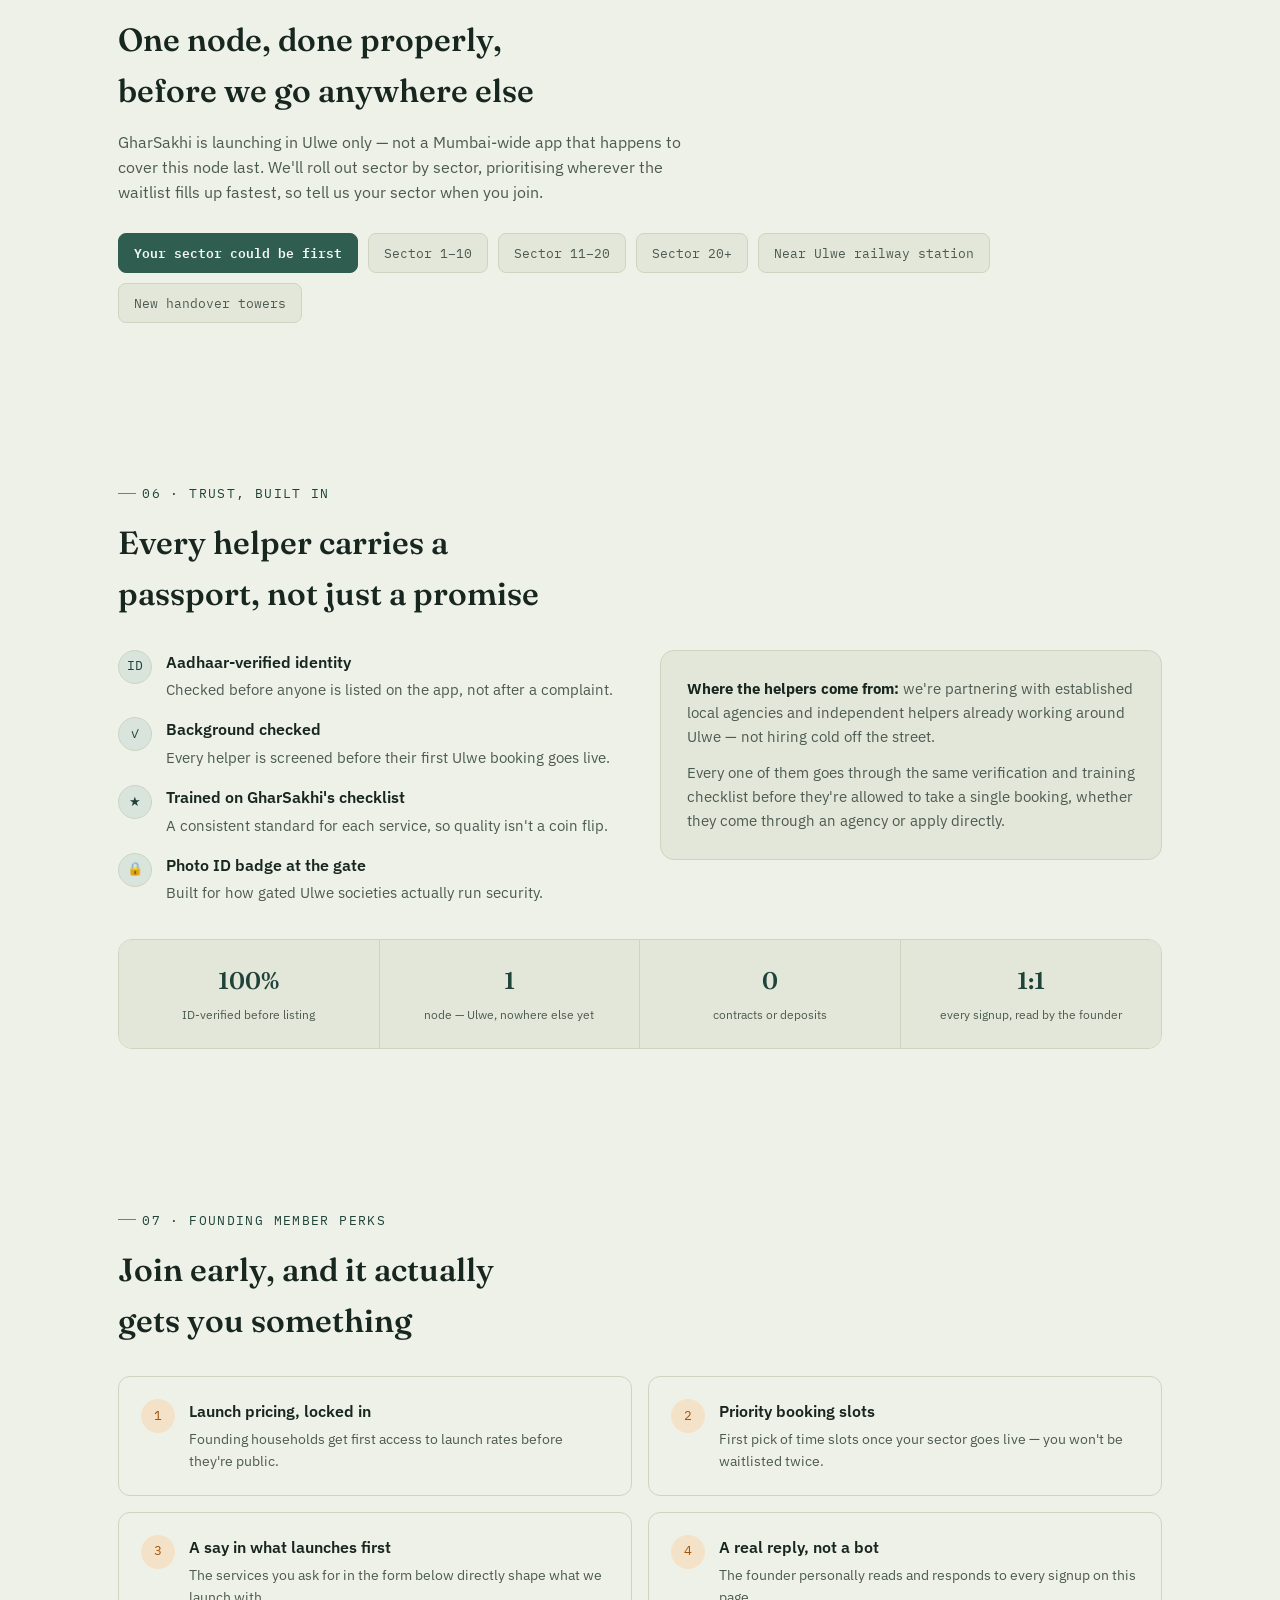
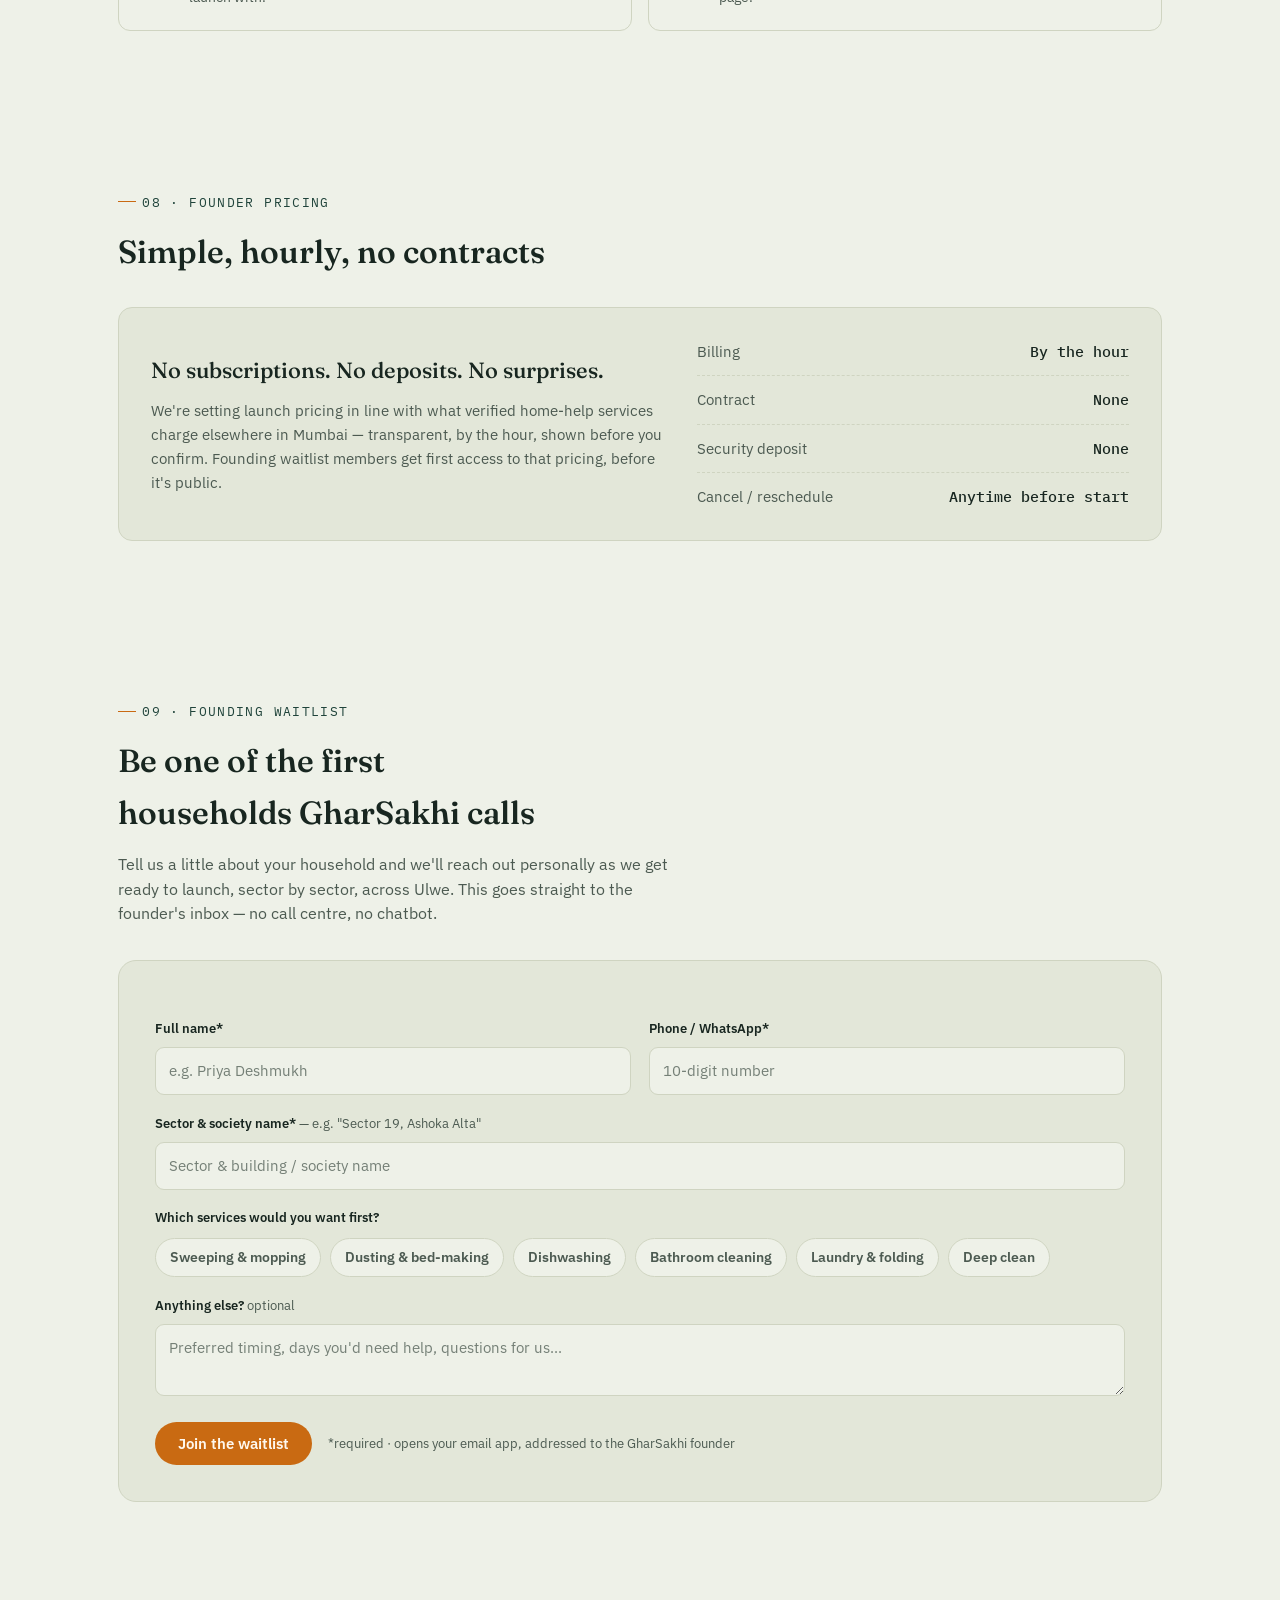
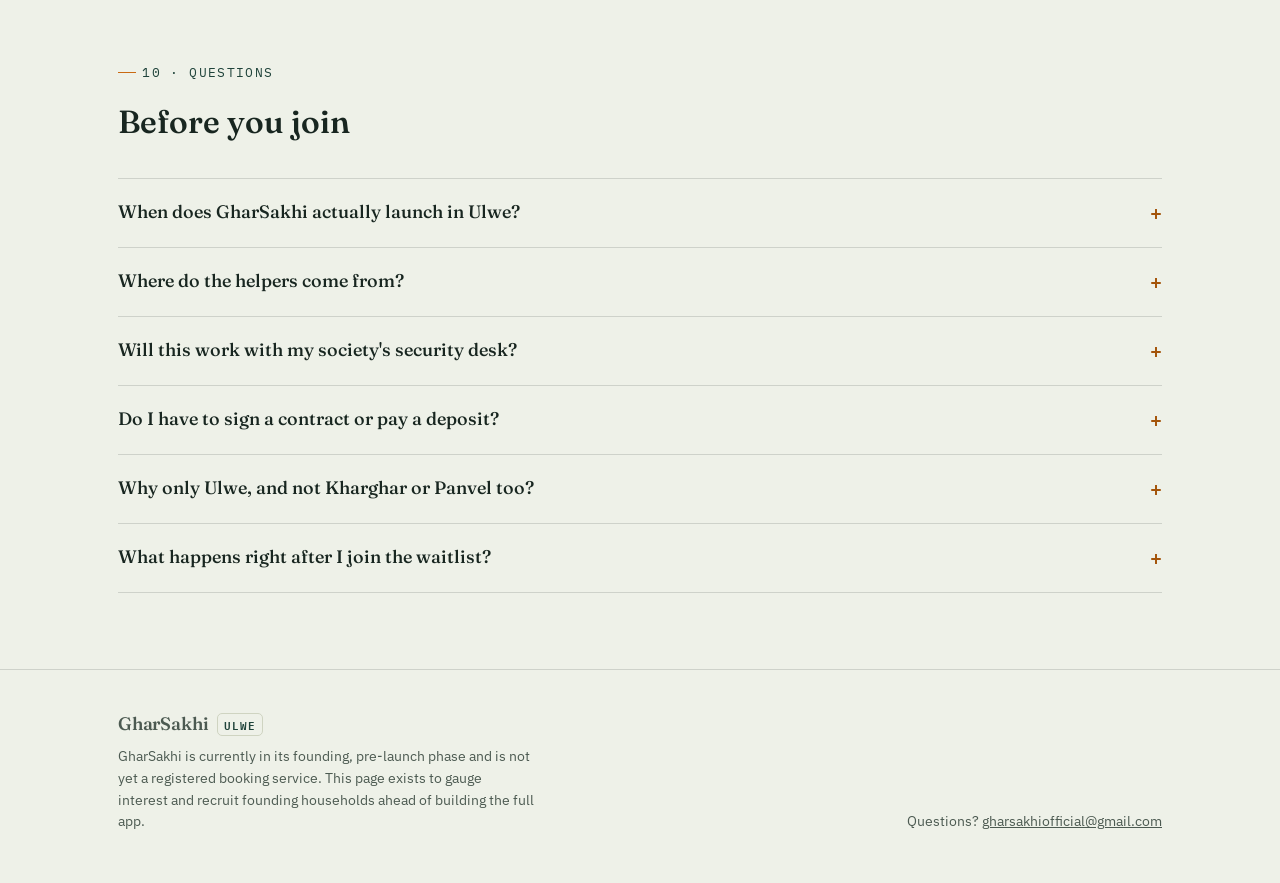
==== commit ccbcae00: "Enhance index.html with styles and quick entry form Added CSS styles for theming and layout adjustme" ====
--- a/index.html
+++ b/index.html
@@ -9,7 +9,361 @@
 <link rel="preconnect" href="https://fonts.googleapis.com">
 <link rel="preconnect" href="https://fonts.gstatic.com" crossorigin>
 <link href="https://fonts.googleapis.com/css2?family=Fraunces:opsz,wght@9..144,340;9..144,470;9..144,560&family=IBM+Plex+Sans:wght@400;500;600&family=IBM+Plex+Mono:wght@400;500&display=swap" rel="stylesheet">
-<link rel="stylesheet" href="css/style.css">
+<style>
+/* GharSakhi Ulwe -- stylesheet */
+
+/* ---------- tokens ---------- */
+  :root{
+    --paper:#eef1e8;
+    --panel:#e3e7d9;
+    --panel-line:#cfd4c1;
+    --ink:#182620;
+    --ink-soft:#4c5a51;
+    --moss:#2f5d50;
+    --moss-strong:#1f433a;
+    --moss-tint:#d9e4dc;
+    --marigold:#c96a12;
+    --marigold-strong:#a3540a;
+    --marigold-tint:#f4e2c8;
+    --creek:#3f7178;
+    --line:rgba(24,38,32,0.15);
+    --shadow:0 1px 0 rgba(24,38,32,0.06);
+    --radius:14px;
+    --maxw:1100px;
+  }
+  @media (prefers-color-scheme: dark){
+    :root:not([data-theme="light"]){
+      --paper:#111a15;
+      --panel:#182620;
+      --panel-line:#2a3a32;
+      --ink:#eae7db;
+      --ink-soft:#a9b3a6;
+      --moss:#7cb1a0;
+      --moss-strong:#9fcabc;
+      --moss-tint:#1d2e27;
+      --marigold:#e79a49;
+      --marigold-strong:#f4b876;
+      --marigold-tint:#2c2418;
+      --creek:#7fb8bd;
+      --line:rgba(234,231,219,0.14);
+      --shadow:0 1px 0 rgba(0,0,0,0.3);
+    }
+  }
+  :root[data-theme="dark"]{
+    --paper:#111a15;
+    --panel:#182620;
+    --panel-line:#2a3a32;
+    --ink:#eae7db;
+    --ink-soft:#a9b3a6;
+    --moss:#7cb1a0;
+    --moss-strong:#9fcabc;
+    --moss-tint:#1d2e27;
+    --marigold:#e79a49;
+    --marigold-strong:#f4b876;
+    --marigold-tint:#2c2418;
+    --creek:#7fb8bd;
+    --line:rgba(234,231,219,0.14);
+    --shadow:0 1px 0 rgba(0,0,0,0.3);
+  }
+
+  *{box-sizing:border-box;}
+  html{-webkit-text-size-adjust:100%;}
+  body{
+    margin:0;
+    background:var(--paper);
+    color:var(--ink);
+    font-family:"IBM Plex Sans", ui-sans-serif, system-ui, -apple-system, "Segoe UI", sans-serif;
+    font-size:16.5px;
+    line-height:1.6;
+    -webkit-font-smoothing:antialiased;
+  }
+  h1,h2,h3{
+    font-family:"Fraunces", ui-serif, Georgia, serif;
+    font-weight:560;
+    color:var(--ink);
+    text-wrap:balance;
+    margin:0;
+  }
+  a{color:var(--moss-strong);}
+  :focus-visible{outline:2px solid var(--marigold);outline-offset:3px;}
+  .mono{ font-family:"IBM Plex Mono", ui-monospace, "SF Mono", Menlo, monospace; }
+  .eyebrow{
+    font-family:"IBM Plex Mono", ui-monospace, monospace;
+    font-size:12.5px;
+    letter-spacing:0.11em;
+    text-transform:uppercase;
+    color:var(--moss-strong);
+    display:inline-flex;
+    align-items:center;
+    gap:.5em;
+    margin:0 0 14px;
+  }
+  .eyebrow::before{ content:""; width:18px;height:1px; background:var(--marigold); display:inline-block; }
+  .wrap{ max-width:var(--maxw); margin:0 auto; padding:0 28px; }
+  section{padding:76px 0;}
+  @media (max-width:640px){ section{padding:56px 0;} }
+  img,svg{max-width:100%;}
+  .sec-title{ font-size:clamp(24px,3vw,32px); max-width:24ch; }
+
+  /* ---------- nav ---------- */
+  header.site{
+    position:sticky; top:0; z-index:40;
+    background:color-mix(in srgb, var(--paper) 88%, transparent);
+    backdrop-filter:blur(8px);
+    border-bottom:1px solid var(--line);
+  }
+  .navbar{
+    max-width:var(--maxw); margin:0 auto; padding:16px 28px;
+    display:flex; align-items:center; justify-content:space-between; gap:16px;
+  }
+  .brand{ display:flex; align-items:baseline; gap:9px; font-family:"Fraunces", serif; font-weight:560; font-size:21px; letter-spacing:-0.01em; }
+  .brand .loc{
+    font-family:"IBM Plex Mono", monospace; font-size:11px; letter-spacing:.09em;
+    color:var(--moss-strong); border:1px solid var(--panel-line); border-radius:5px;
+    padding:2px 6px; text-transform:uppercase;
+  }
+  nav.links{ display:flex; gap:26px; align-items:center; font-size:14.5px; }
+  nav.links a{ color:var(--ink-soft); text-decoration:none; }
+  nav.links a:hover{ color:var(--ink); }
+  @media (max-width:820px){ nav.links a.hide-narrow{display:none;} }
+
+  .btn{
+    font-family:"IBM Plex Sans", sans-serif; font-weight:600; font-size:14.5px;
+    border-radius:999px; padding:11px 22px; border:1px solid transparent;
+    cursor:pointer; text-decoration:none; display:inline-flex; align-items:center; gap:8px; white-space:nowrap;
+  }
+  .btn-primary{ background:var(--marigold); color:#fff8ee; }
+  .btn-primary:hover{ background:var(--marigold-strong); }
+  .btn-ghost{ background:transparent; color:var(--ink); border-color:var(--panel-line); }
+  .btn-ghost:hover{ border-color:var(--moss); color:var(--moss-strong); }
+
+  /* ---------- hero ---------- */
+  .hero{ padding:64px 0 40px; }
+  .hero-grid{ display:grid; grid-template-columns:1.05fr 0.95fr; gap:52px; align-items:center; }
+  @media (max-width:880px){ .hero-grid{grid-template-columns:1fr;} }
+  .hero h1{ font-size:clamp(32px,4.6vw,50px); line-height:1.09; letter-spacing:-0.01em; }
+  .hero h1 em{ font-style:italic; color:var(--moss-strong); }
+  .hero p.lede{ margin:22px 0 0; max-width:52ch; font-size:17.5px; color:var(--ink-soft); }
+  .hero-ctas{ display:flex; gap:14px; flex-wrap:wrap; margin-top:30px; }
+
+  .hero-assure{ display:flex; flex-wrap:wrap; gap:10px 24px; margin-top:28px; padding-top:22px; border-top:1px solid var(--line); }
+  .hero-assure span{ display:inline-flex; align-items:center; gap:8px; font-size:13.5px; font-weight:600; color:var(--ink-soft); }
+  .hero-assure svg{ width:16px; height:16px; color:var(--moss); flex:none; }
+
+  .hero-art{
+    position:relative; aspect-ratio:4/3.3; border-radius:18px;
+    background:linear-gradient(180deg, var(--moss-tint), var(--panel));
+    border:1px solid var(--panel-line); overflow:hidden;
+  }
+  .hero-art svg.skyline{ position:absolute; inset:0; width:100%; height:100%; }
+  .pin-tag{
+    position:absolute; top:16px; left:16px; background:var(--paper);
+    border:1px solid var(--panel-line); border-radius:10px; padding:8px 12px;
+    font-family:"IBM Plex Mono",monospace; font-size:11.5px; letter-spacing:.06em;
+    text-transform:uppercase; box-shadow:var(--shadow);
+  }
+  .pin-tag b{ color:var(--marigold-strong); }
+
+  /* ---------- problem cards ---------- */
+  .card-grid{ display:grid; grid-template-columns:repeat(3,1fr); gap:18px; margin-top:36px; }
+  @media (max-width:880px){ .card-grid{grid-template-columns:1fr;} }
+  .card{ background:var(--panel); border:1px solid var(--panel-line); border-radius:var(--radius); padding:24px; }
+  .card .num{ font-family:"IBM Plex Mono",monospace; font-size:12px; color:var(--ink-soft); margin-bottom:10px; }
+  .card h3{ font-size:19px; margin-bottom:9px; font-weight:500;}
+  .card p{ margin:0; color:var(--ink-soft); font-size:15px; }
+
+  /* ---------- how it works + phone mock ---------- */
+  .how-grid{ display:grid; grid-template-columns:1fr 260px; gap:48px; align-items:start; margin-top:40px; }
+  @media (max-width:900px){ .how-grid{grid-template-columns:1fr;} }
+  .steps{ display:flex; flex-direction:column; border-top:1px solid var(--line); }
+  .step{ padding:22px 0; border-bottom:1px solid var(--line); display:flex; gap:18px; align-items:flex-start; }
+  .step .tag{
+    flex:none; width:38px; height:38px; border-radius:50%; background:var(--moss-tint);
+    color:var(--moss-strong); font-family:"IBM Plex Mono",monospace; font-size:13px;
+    display:flex; align-items:center; justify-content:center;
+  }
+  .step h3{ font-size:18.5px; margin:0 0 6px; font-weight:500; }
+  .step p{ margin:0; color:var(--ink-soft); font-size:14.5px; }
+
+  .phone-frame{
+    width:100%; max-width:250px; margin:0 auto;
+    border:9px solid var(--ink); border-radius:32px; background:var(--ink);
+    box-shadow:var(--shadow); position:sticky; top:96px;
+  }
+  .phone-screen{ background:var(--paper); border-radius:24px; padding:16px 14px 20px; min-height:400px; position:relative; }
+  .phone-notch{ width:60px; height:7px; border-radius:6px; background:var(--ink); margin:0 auto 14px; }
+  .phone-screen h4{ font-family:"Fraunces",serif; font-size:16px; margin:0 0 12px; font-weight:560; }
+  .phone-row{
+    display:flex; align-items:center; gap:10px; padding:10px 10px; margin-bottom:8px;
+    background:var(--panel); border:1px solid var(--panel-line); border-radius:10px; font-size:12.5px;
+  }
+  .phone-row .pdot{ width:22px;height:22px;border-radius:7px;background:var(--moss-tint);color:var(--moss-strong);display:flex;align-items:center;justify-content:center;flex:none;}
+  .phone-row .pdot svg{ width:12px;height:12px; }
+  .phone-row .pcheck{ margin-left:auto; color:var(--moss); }
+  .phone-cta{
+    margin-top:14px; background:var(--marigold); color:#fff8ee; text-align:center;
+    padding:11px; border-radius:10px; font-size:13px; font-weight:600;
+  }
+  .phone-caption{ text-align:center; margin-top:12px; font-size:11.5px; color:var(--ink-soft); font-family:"IBM Plex Mono",monospace; letter-spacing:.02em; }
+
+  /* ---------- services ---------- */
+  .service-grid{ display:grid; grid-template-columns:repeat(3,1fr); gap:14px; margin-top:34px; }
+  @media (max-width:760px){ .service-grid{grid-template-columns:1fr 1fr;} }
+  @media (max-width:480px){ .service-grid{grid-template-columns:1fr;} }
+  .service{
+    border:1px solid var(--panel-line); border-radius:12px; padding:20px 18px;
+    background:var(--paper); display:flex; flex-direction:column; gap:10px;
+  }
+  .ficon{ width:38px;height:38px;border-radius:10px;background:var(--moss-tint);display:flex;align-items:center;justify-content:center;color:var(--moss-strong); }
+  .ficon svg{ width:19px;height:19px; }
+  .service .svc-tag{ font-family:"IBM Plex Mono",monospace; font-size:10.5px; letter-spacing:.08em; text-transform:uppercase; color:var(--creek); }
+  .service h4{ margin:0; font-size:16.5px; font-weight:600; font-family:"IBM Plex Sans",sans-serif; }
+  .footnote{ margin-top:22px; font-size:13.5px; color:var(--ink-soft); border-left:2px solid var(--marigold); padding-left:12px; }
+
+  /* ---------- coverage ---------- */
+  .coverage-tags{ display:flex; flex-wrap:wrap; gap:10px; margin-top:28px; }
+  .coverage-tag{
+    font-family:"IBM Plex Mono",monospace; font-size:12.5px; padding:9px 15px;
+    border:1px solid var(--panel-line); border-radius:8px; background:var(--panel); color:var(--ink-soft);
+  }
+  .coverage-tag.lead{ background:var(--moss); border-color:var(--moss); color:#f4f8f4; font-weight:600; }
+
+  /* ---------- trust + stat strip ---------- */
+  .trust-wrap{ display:grid; grid-template-columns:1fr 1fr; gap:40px; margin-top:30px; align-items:start; }
+  @media (max-width:820px){ .trust-wrap{grid-template-columns:1fr;} }
+  .badge-list{ display:flex; flex-direction:column; gap:16px; }
+  .badge{ display:flex; gap:14px; align-items:flex-start; }
+  .badge .dot{
+    flex:none; width:34px; height:34px; border-radius:50%; background:var(--moss-tint);
+    border:1px solid var(--panel-line); display:flex; align-items:center; justify-content:center;
+    color:var(--moss-strong); font-family:"IBM Plex Mono",monospace; font-size:13px;
+  }
+  .badge h4{ margin:0 0 3px; font-size:16px; font-family:"IBM Plex Sans",sans-serif; font-weight:600; }
+  .badge p{ margin:0; color:var(--ink-soft); font-size:14.5px; }
+  .trust-note{ background:var(--panel); border:1px solid var(--panel-line); border-radius:var(--radius); padding:26px; color:var(--ink-soft); font-size:15px; }
+  .trust-note p{ margin:0 0 12px; }
+  .trust-note p:last-child{ margin-bottom:0; }
+  .trust-note strong{ color:var(--ink); }
+
+  .stat-strip{
+    display:grid; grid-template-columns:repeat(4,1fr); margin-top:34px;
+    border:1px solid var(--panel-line); border-radius:14px; overflow:hidden;
+  }
+  @media (max-width:700px){ .stat-strip{grid-template-columns:1fr 1fr;} }
+  .stat{ padding:22px 16px; text-align:center; border-right:1px solid var(--panel-line); background:var(--panel); }
+  .stat-strip .stat:nth-child(2n){ border-right:1px solid var(--panel-line); }
+  .stat-strip .stat:last-child, .stat-strip .stat:nth-child(4){ border-right:none; }
+  .stat b{ display:block; font-family:"Fraunces",serif; font-size:24px; font-weight:560; color:var(--moss-strong); }
+  .stat span{ font-size:12px; color:var(--ink-soft); }
+
+  /* ---------- perks (replaces fabricated testimonials) ---------- */
+  .perks-grid{ display:grid; grid-template-columns:1fr 1fr; gap:16px; margin-top:30px; }
+  @media (max-width:700px){ .perks-grid{grid-template-columns:1fr;} }
+  .perk{ display:flex; gap:14px; padding:22px; border:1px solid var(--panel-line); border-radius:12px; background:var(--paper); }
+  .perk .dot{
+    flex:none; width:34px; height:34px; border-radius:50%; background:var(--marigold-tint);
+    color:var(--marigold-strong); display:flex; align-items:center; justify-content:center;
+    font-family:"IBM Plex Mono",monospace; font-size:13px;
+  }
+  .perk h4{ margin:0 0 4px; font-size:15.5px; font-weight:600; }
+  .perk p{ margin:0; color:var(--ink-soft); font-size:14px; }
+
+  /* ---------- pricing ---------- */
+  .pricing-panel{
+    margin-top:30px; border:1px solid var(--panel-line); border-radius:var(--radius); background:var(--panel);
+    padding:32px; display:grid; grid-template-columns:1.2fr 1fr; gap:28px; align-items:center;
+  }
+  @media (max-width:760px){ .pricing-panel{grid-template-columns:1fr;} }
+  .pricing-panel h3{ font-size:22px; font-weight:500; margin:0 0 10px; }
+  .pricing-panel p{ margin:0; color:var(--ink-soft); font-size:15px; }
+  .price-facts{ display:flex; flex-direction:column; gap:12px; }
+  .price-fact{ display:flex; justify-content:space-between; gap:14px; font-size:14.5px; padding-bottom:12px; border-bottom:1px dashed var(--panel-line); }
+  .price-fact:last-child{ border-bottom:none; padding-bottom:0; }
+  .price-fact span:first-child{ color:var(--ink-soft); }
+  .price-fact span:last-child{ font-family:"IBM Plex Mono",monospace; font-weight:500; }
+
+  /* ---------- waitlist ---------- */
+  .waitlist-panel{ margin-top:34px; border:1px solid var(--panel-line); border-radius:18px; background:var(--panel); padding:36px; }
+  @media (max-width:640px){ .waitlist-panel{padding:24px;} }
+  .form-grid{ display:grid; grid-template-columns:1fr 1fr; gap:18px; margin-top:22px; }
+  @media (max-width:640px){ .form-grid{grid-template-columns:1fr;} }
+  .field{ display:flex; flex-direction:column; gap:7px; }
+  .field.full{ grid-column:1 / -1; }
+  .field label{ font-size:13px; font-weight:600; color:var(--ink); }
+  .field .hint{ font-size:12.5px; color:var(--ink-soft); font-weight:400; }
+  input[type=text], input[type=tel], textarea{
+    font:inherit; font-size:15px; padding:11px 13px; border-radius:9px;
+    border:1px solid var(--panel-line); background:var(--paper); color:var(--ink);
+  }
+  textarea{ resize:vertical; min-height:70px; }
+  input::placeholder, textarea::placeholder{ color:var(--ink-soft); opacity:.75; }
+  fieldset{ border:none; margin:0; padding:0; }
+  legend{ font-size:13px; font-weight:600; margin-bottom:9px; padding:0; }
+  .chip-group{ display:flex; flex-wrap:wrap; gap:9px; }
+  .chip{ position:relative; }
+  .chip input{ position:absolute; opacity:0; inset:0; cursor:pointer; margin:0; width:100%; height:100%; }
+  .chip span{
+    display:inline-block; font-size:13.5px; padding:8px 14px; border-radius:999px;
+    border:1px solid var(--panel-line); background:var(--paper); color:var(--ink-soft);
+  }
+  .chip input:checked + span{ background:var(--moss); border-color:var(--moss); color:#f4f8f4; }
+  .chip input:focus-visible + span{ outline:2px solid var(--marigold); outline-offset:2px; }
+
+  .waitlist-submit{ margin-top:26px; display:flex; align-items:center; gap:16px; flex-wrap:wrap; }
+  .required-note{ font-size:12.5px; color:var(--ink-soft); }
+
+  .confirm-panel{ display:none; margin-top:22px; border:1px solid var(--moss); background:var(--moss-tint); border-radius:12px; padding:18px 20px; font-size:14.5px; color:var(--ink); }
+  .confirm-panel.show{ display:block; }
+  .confirm-panel b{ display:block; margin-bottom:4px; font-family:"Fraunces",serif; font-size:16.5px; font-weight:560; }
+
+  /* ---------- FAQ ---------- */
+  .faq-list{ margin-top:30px; border-top:1px solid var(--line); }
+  details{ border-bottom:1px solid var(--line); padding:18px 0; }
+  summary{
+    cursor:pointer; list-style:none; display:flex; justify-content:space-between; align-items:center; gap:16px;
+    font-family:"Fraunces",serif; font-size:18px; font-weight:500;
+  }
+  summary::-webkit-details-marker{ display:none; }
+  summary::after{ content:"+"; font-family:"IBM Plex Mono",monospace; font-size:20px; color:var(--marigold-strong); flex:none; }
+  details[open] summary::after{ content:"\2212"; }
+  details p{ margin:12px 0 0; color:var(--ink-soft); font-size:15px; max-width:65ch; }
+
+  /* ---------- footer ---------- */
+  footer{ border-top:1px solid var(--line); padding:40px 0 50px; color:var(--ink-soft); font-size:13.5px; }
+  .footer-row{ display:flex; justify-content:space-between; gap:20px; flex-wrap:wrap; align-items:flex-end; }
+  footer .brand{ font-size:18px; margin-bottom:8px; }
+  footer p{ margin:0; max-width:52ch; }
+  footer a{ color:var(--ink-soft); }
+
+  @media (prefers-reduced-motion:no-preference){
+    .reveal{ opacity:0; transform:translateY(10px); transition:opacity .6s ease, transform .6s ease; }
+    .reveal.in{ opacity:1; transform:none; }
+  }
+
+
+  /* ---------- hero quick-entry (sector lookup) ---------- */
+  .hero-quick{
+    margin-top:28px;
+    display:flex;
+    gap:10px;
+    flex-wrap:wrap;
+    max-width:460px;
+  }
+  .hero-quick input{
+    flex:1 1 220px;
+    font:inherit;
+    font-size:14.5px;
+    padding:12px 15px;
+    border-radius:10px;
+    border:1px solid var(--panel-line);
+    background:var(--paper);
+    color:var(--ink);
+  }
+  .hero-quick input::placeholder{ color:var(--ink-soft); opacity:.8; }
+  .hero-quick button{ flex:none; }
+  .hero-quick-note{ margin:8px 0 0; font-size:12.5px; color:var(--ink-soft); }
+
+</style>
 </head>
 <body>
 <header class="site">
@@ -37,6 +391,11 @@
           <a href="#waitlist" class="btn btn-primary">Join the founding waitlist</a>
           <a href="#how" class="btn btn-ghost">See how it'll work</a>
         </div>
+        <form id="hero-quick-form" class="hero-quick">
+          <input type="text" id="hero-quick-sector" placeholder="Your sector, e.g. Sector 19" aria-label="Your sector in Ulwe">
+          <button type="submit" class="btn btn-primary">Check my sector</button>
+        </form>
+        <p class="hero-quick-note">Tells us where in Ulwe to prioritise &mdash; jumps you straight to the full form below.</p>
         <div class="hero-assure">
           <span><svg viewBox="0 0 24 24" fill="none"><path d="M20 6 9 17l-5-5" stroke="currentColor" stroke-width="2.6" stroke-linecap="round" stroke-linejoin="round"/></svg> Aadhaar-verified helpers</span>
           <span><svg viewBox="0 0 24 24" fill="none"><path d="M20 6 9 17l-5-5" stroke="currentColor" stroke-width="2.6" stroke-linecap="round" stroke-linejoin="round"/></svg> No contracts, hourly only</span>
@@ -374,6 +733,81 @@
   </div>
 </footer>
 
-<script src="js/main.js" defer></script>
+<script>
+/* GharSakhi Ulwe -- waitlist form + scroll-reveal behaviour */
+
+(function(){
+    var form = document.getElementById('waitlist-form');
+    var confirmPanel = document.getElementById('wl-confirm');
+    if (form) {
+      form.addEventListener('submit', function(e){
+        e.preventDefault();
+        var name = (document.getElementById('wl-name').value || '').trim();
+        var phone = (document.getElementById('wl-phone').value || '').trim();
+        var sector = (document.getElementById('wl-sector').value || '').trim();
+        var notes = (document.getElementById('wl-notes').value || '').trim();
+        var services = Array.prototype.slice.call(form.querySelectorAll('input[name="service"]:checked')).map(function(el){ return el.value; });
+
+        var missing = [];
+        if (!name) missing.push('your name');
+        if (!phone) missing.push('a phone number');
+        if (!sector) missing.push('your sector / society');
+        if (missing.length){
+          alert('Please add ' + missing.join(', ') + ' before joining the waitlist.');
+          return;
+        }
+
+        var subject = 'GharSakhi Ulwe waitlist: ' + name;
+        var bodyLines = [
+          'New founding waitlist signup for GharSakhi (Ulwe)',
+          '',
+          'Name: ' + name,
+          'Phone / WhatsApp: ' + phone,
+          'Sector / society: ' + sector,
+          'Services interested in: ' + (services.length ? services.join(', ') : 'not specified'),
+          'Notes: ' + (notes || '-')
+        ];
+        var mailto = 'mailto:gharsakhiofficial@gmail.com'
+          + '?subject=' + encodeURIComponent(subject)
+          + '&body=' + encodeURIComponent(bodyLines.join('\n'));
+
+        window.location.href = mailto;
+        confirmPanel.classList.add('show');
+        confirmPanel.scrollIntoView({ behavior: 'smooth', block: 'nearest' });
+      });
+    }
+
+    if (window.matchMedia && !window.matchMedia('(prefers-reduced-motion: reduce)').matches && 'IntersectionObserver' in window){
+      var io = new IntersectionObserver(function(entries){
+        entries.forEach(function(entry){
+          if (entry.isIntersecting){
+            entry.target.classList.add('in');
+            io.unobserve(entry.target);
+          }
+        });
+      }, { threshold: 0.15 });
+      document.querySelectorAll('.reveal').forEach(function(el){ io.observe(el); });
+    } else {
+      document.querySelectorAll('.reveal').forEach(function(el){ el.classList.add('in'); });
+    }
+  })();
+
+
+(function(){
+  var quickForm = document.getElementById('hero-quick-form');
+  if (!quickForm) return;
+  quickForm.addEventListener('submit', function(e){
+    e.preventDefault();
+    var val = (document.getElementById('hero-quick-sector').value || '').trim();
+    var sectorField = document.getElementById('wl-sector');
+    if (sectorField && val) sectorField.value = val;
+    var target = document.getElementById('waitlist');
+    if (target) target.scrollIntoView({ behavior: 'smooth', block: 'start' });
+    var nameField = document.getElementById('wl-name');
+    if (nameField) window.setTimeout(function(){ nameField.focus(); }, 450);
+  });
+})();
+
+</script>
 </body>
 </html>
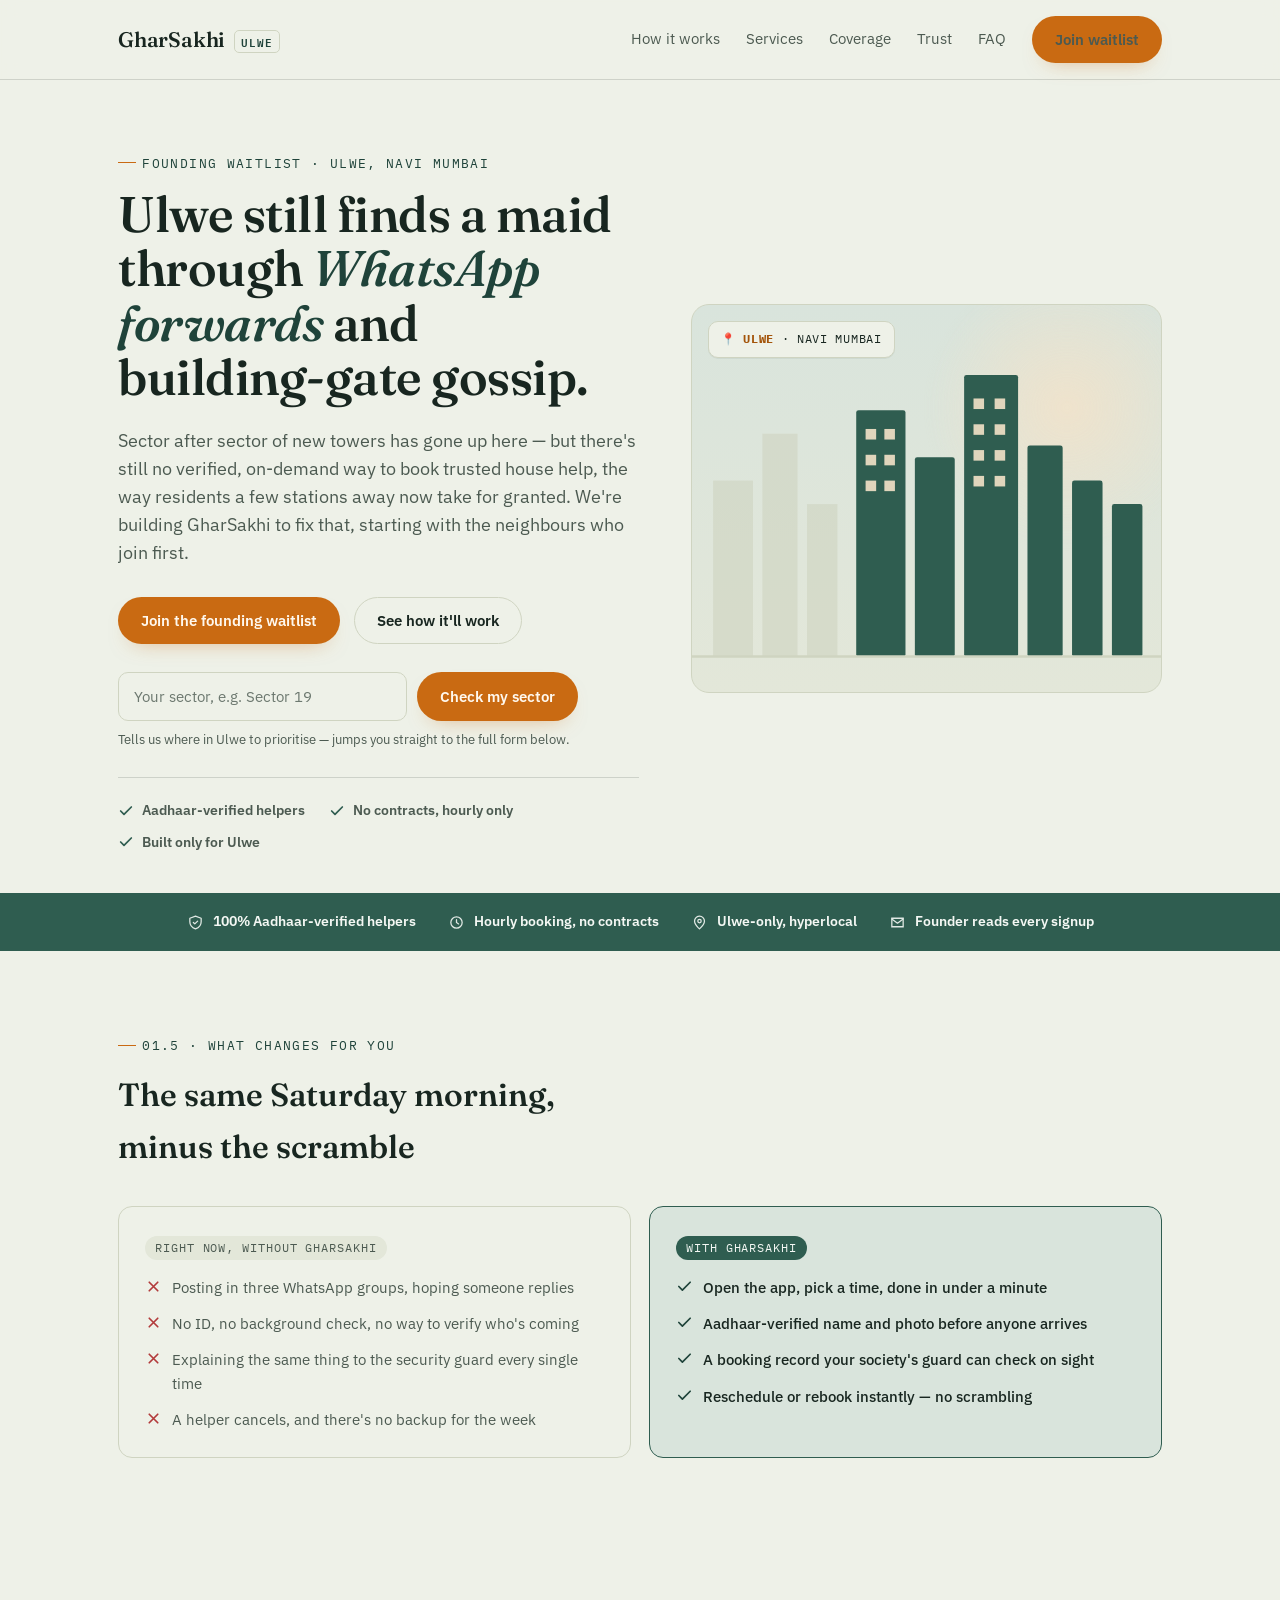
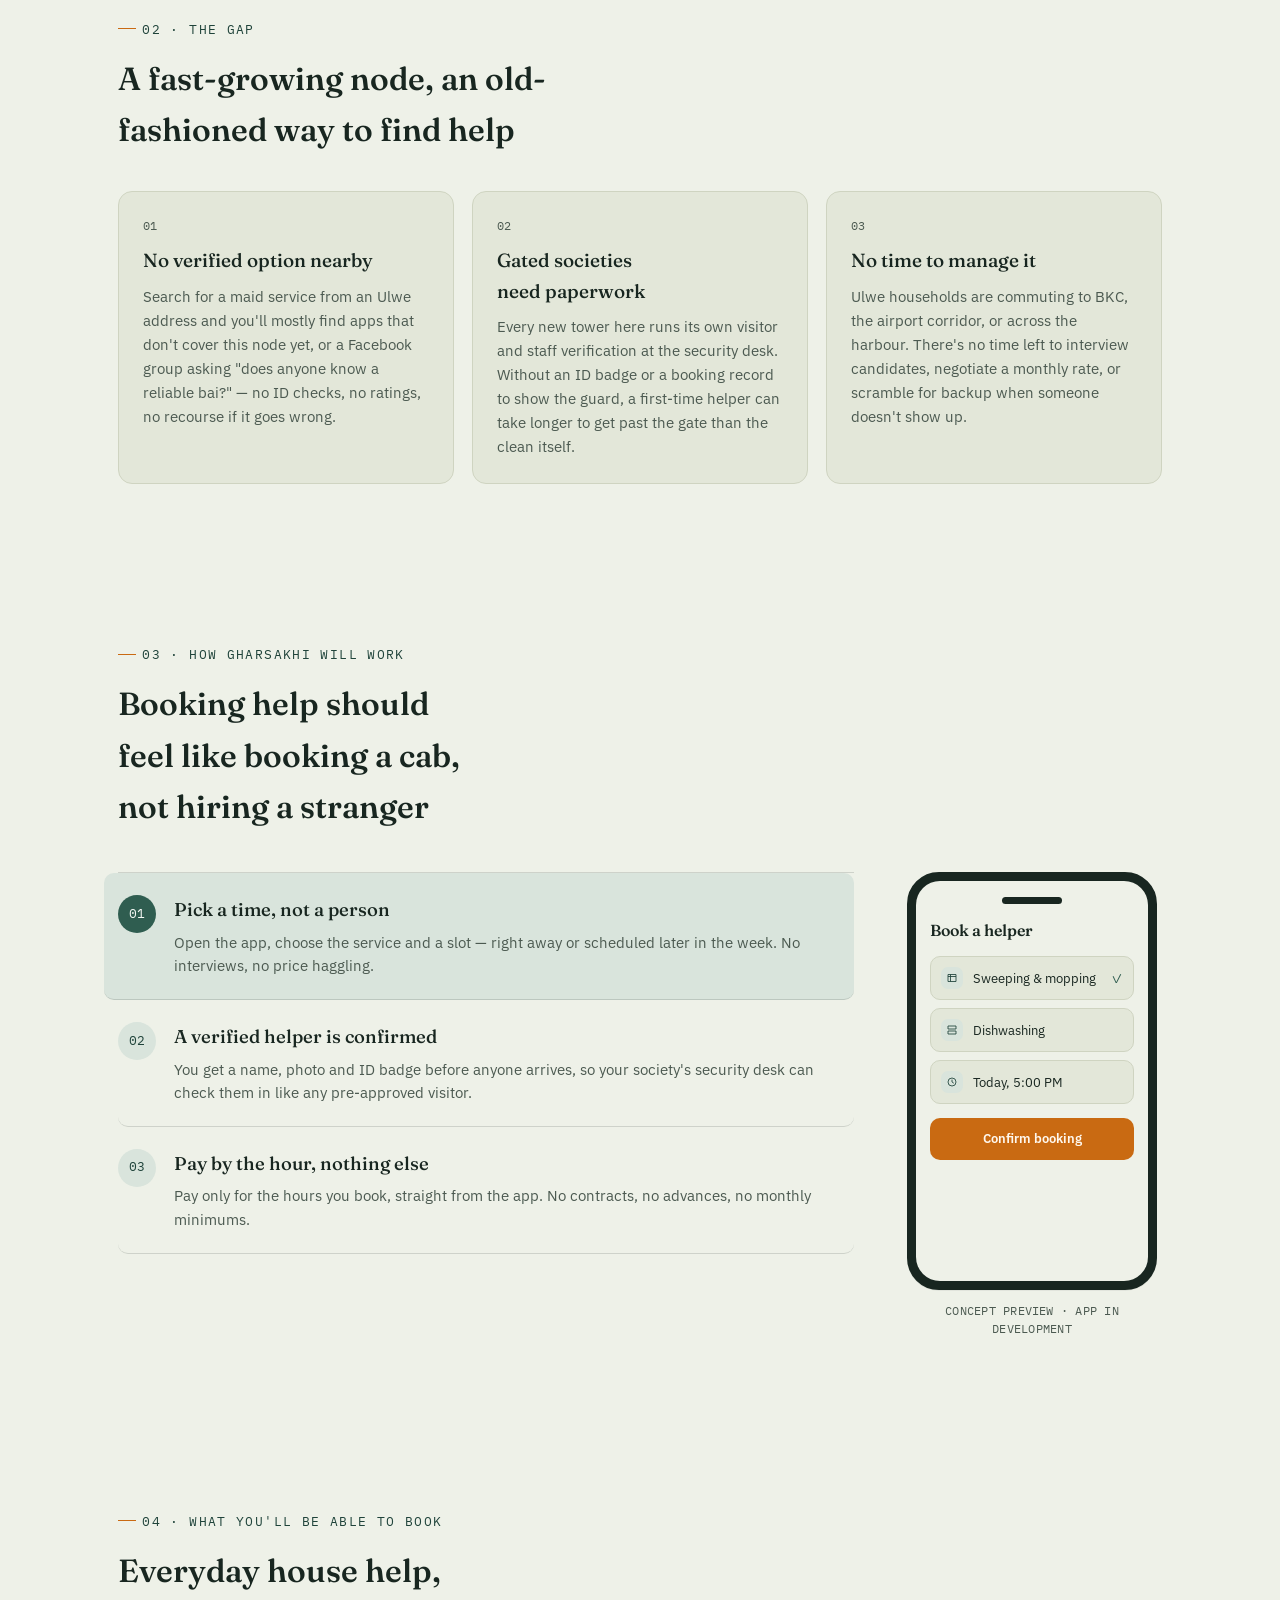
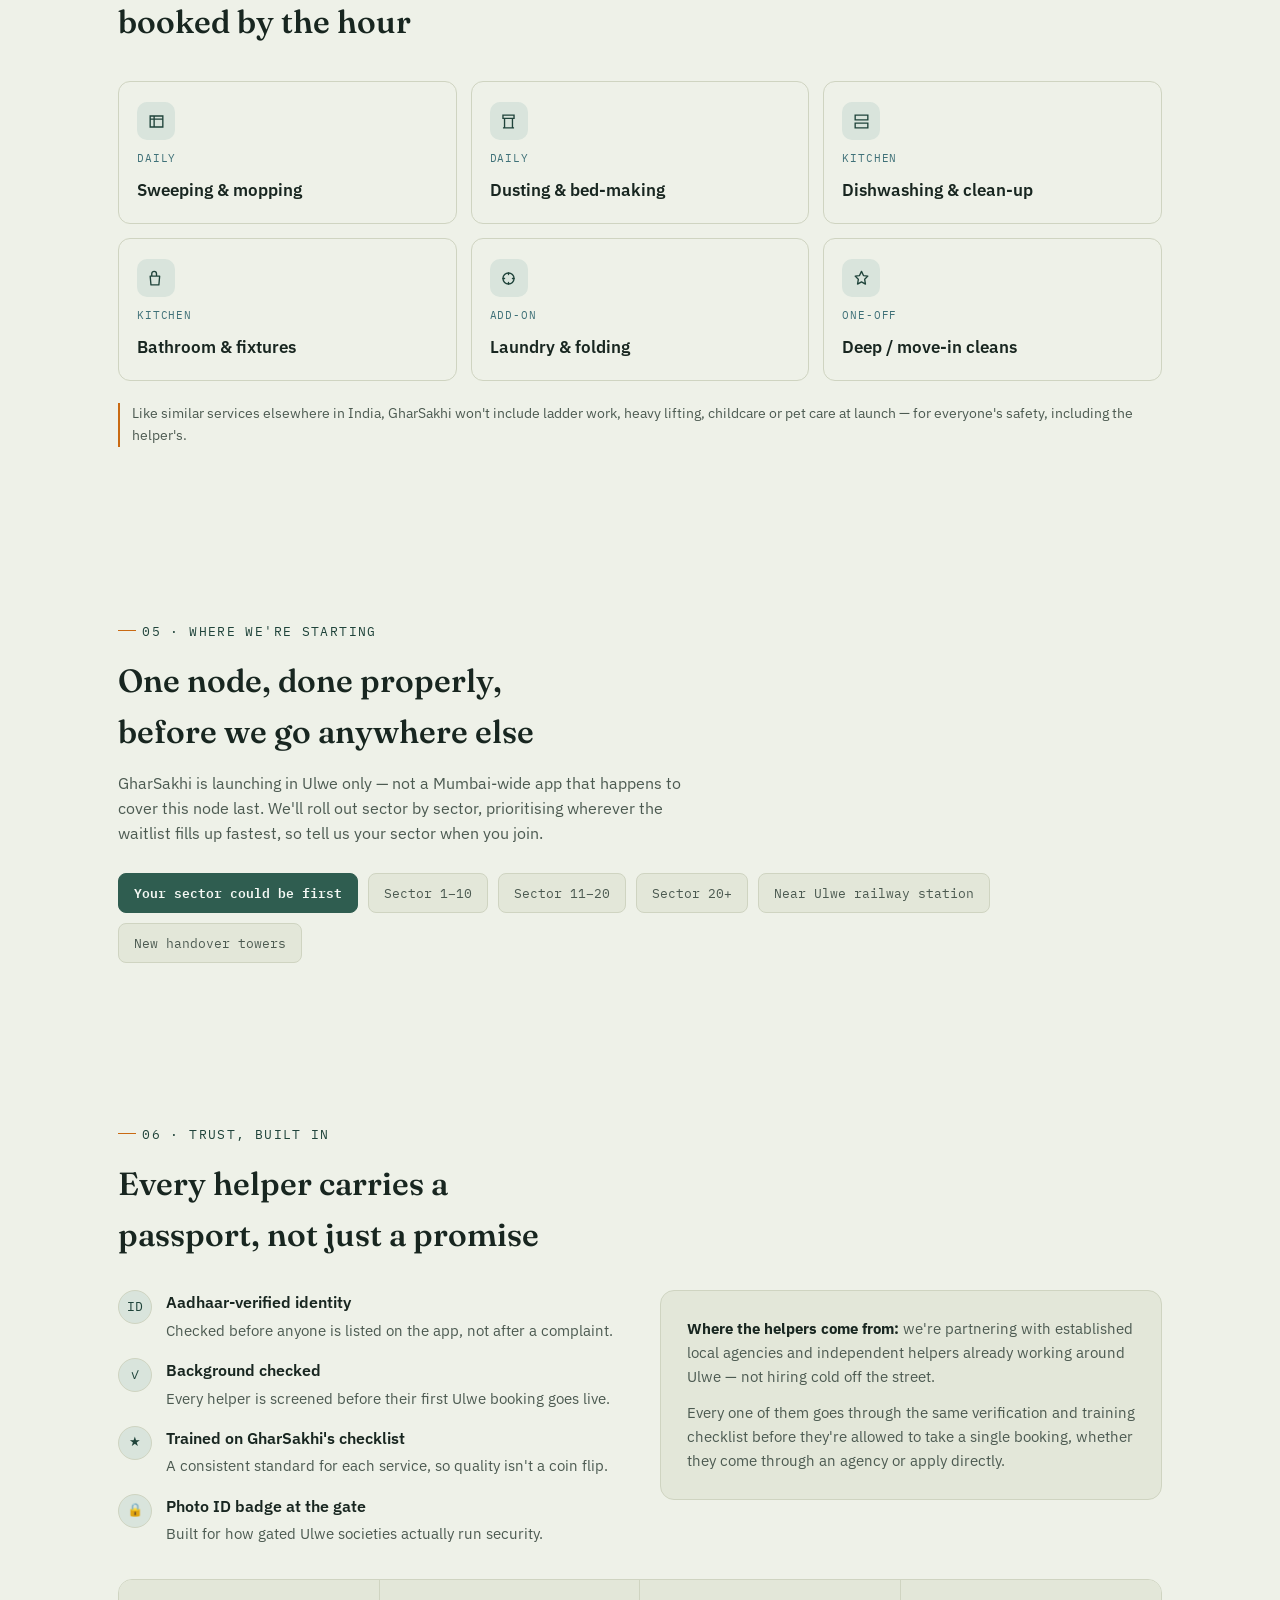
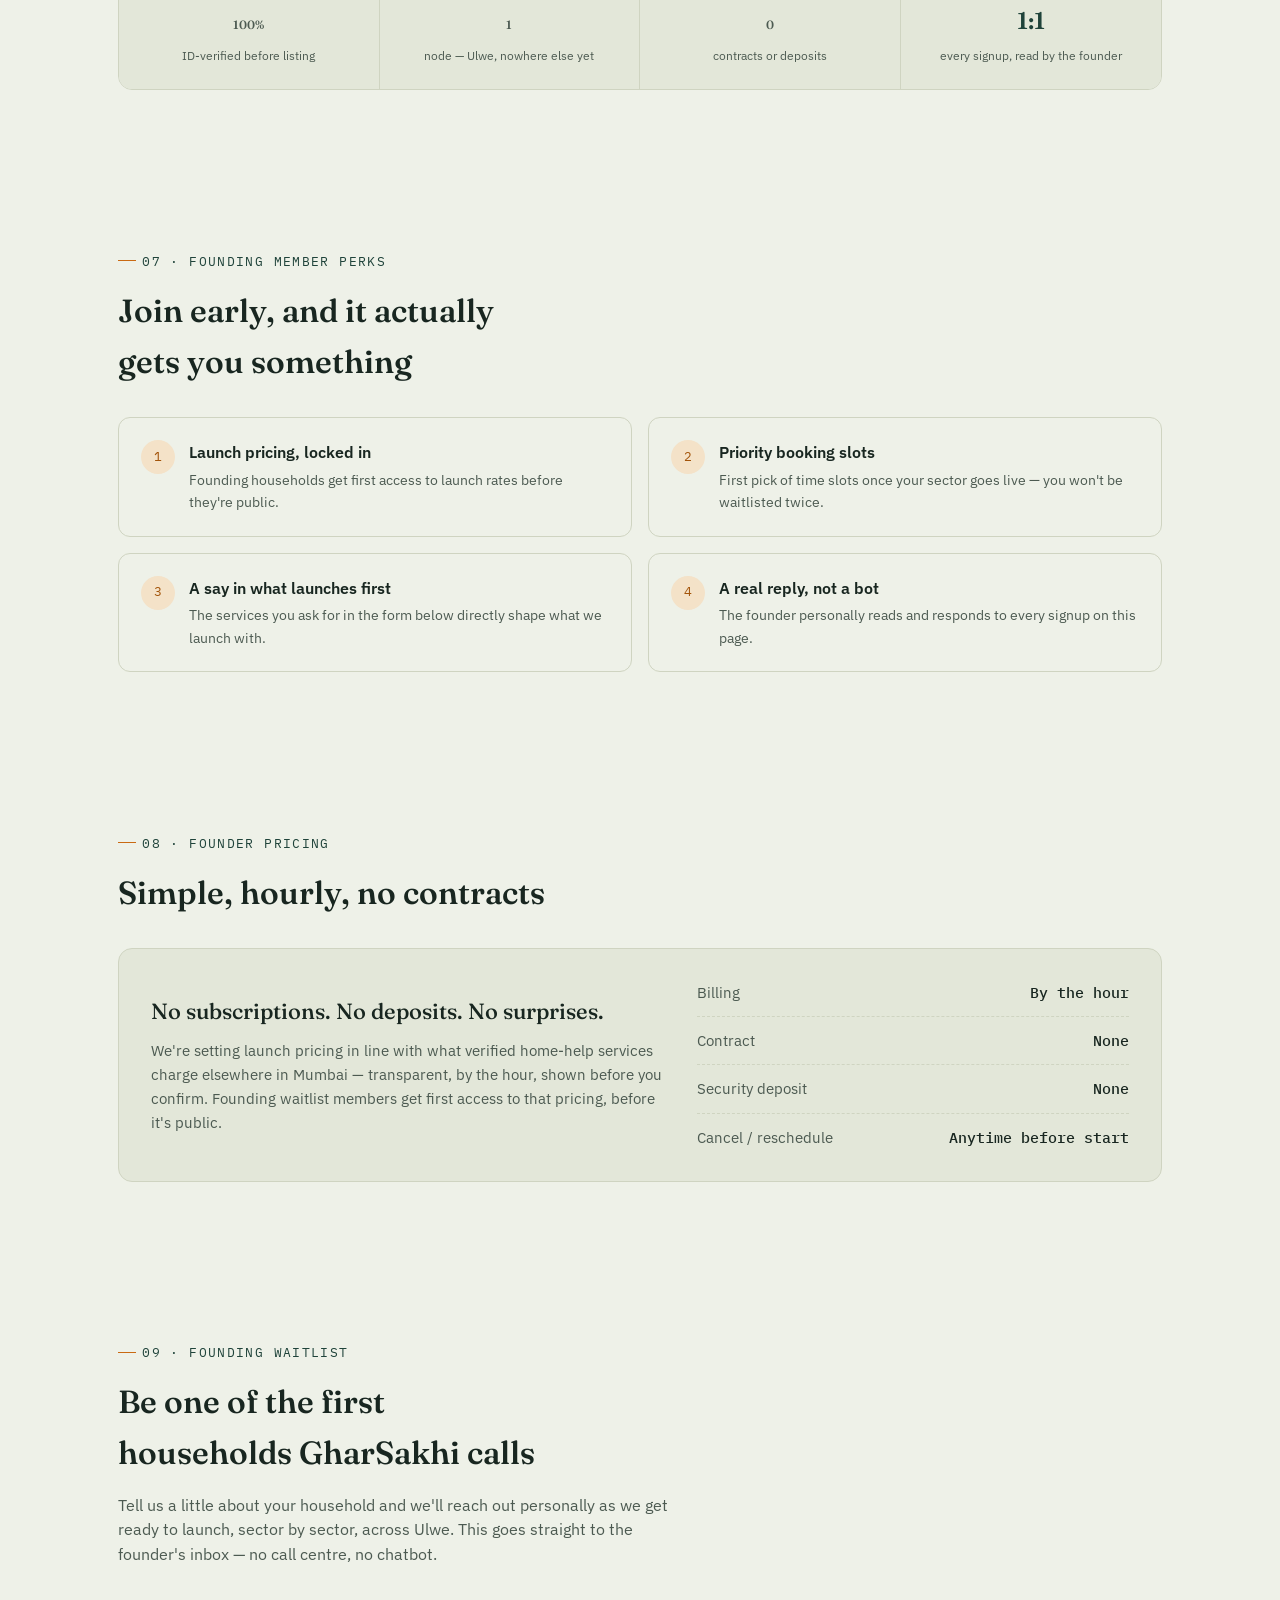
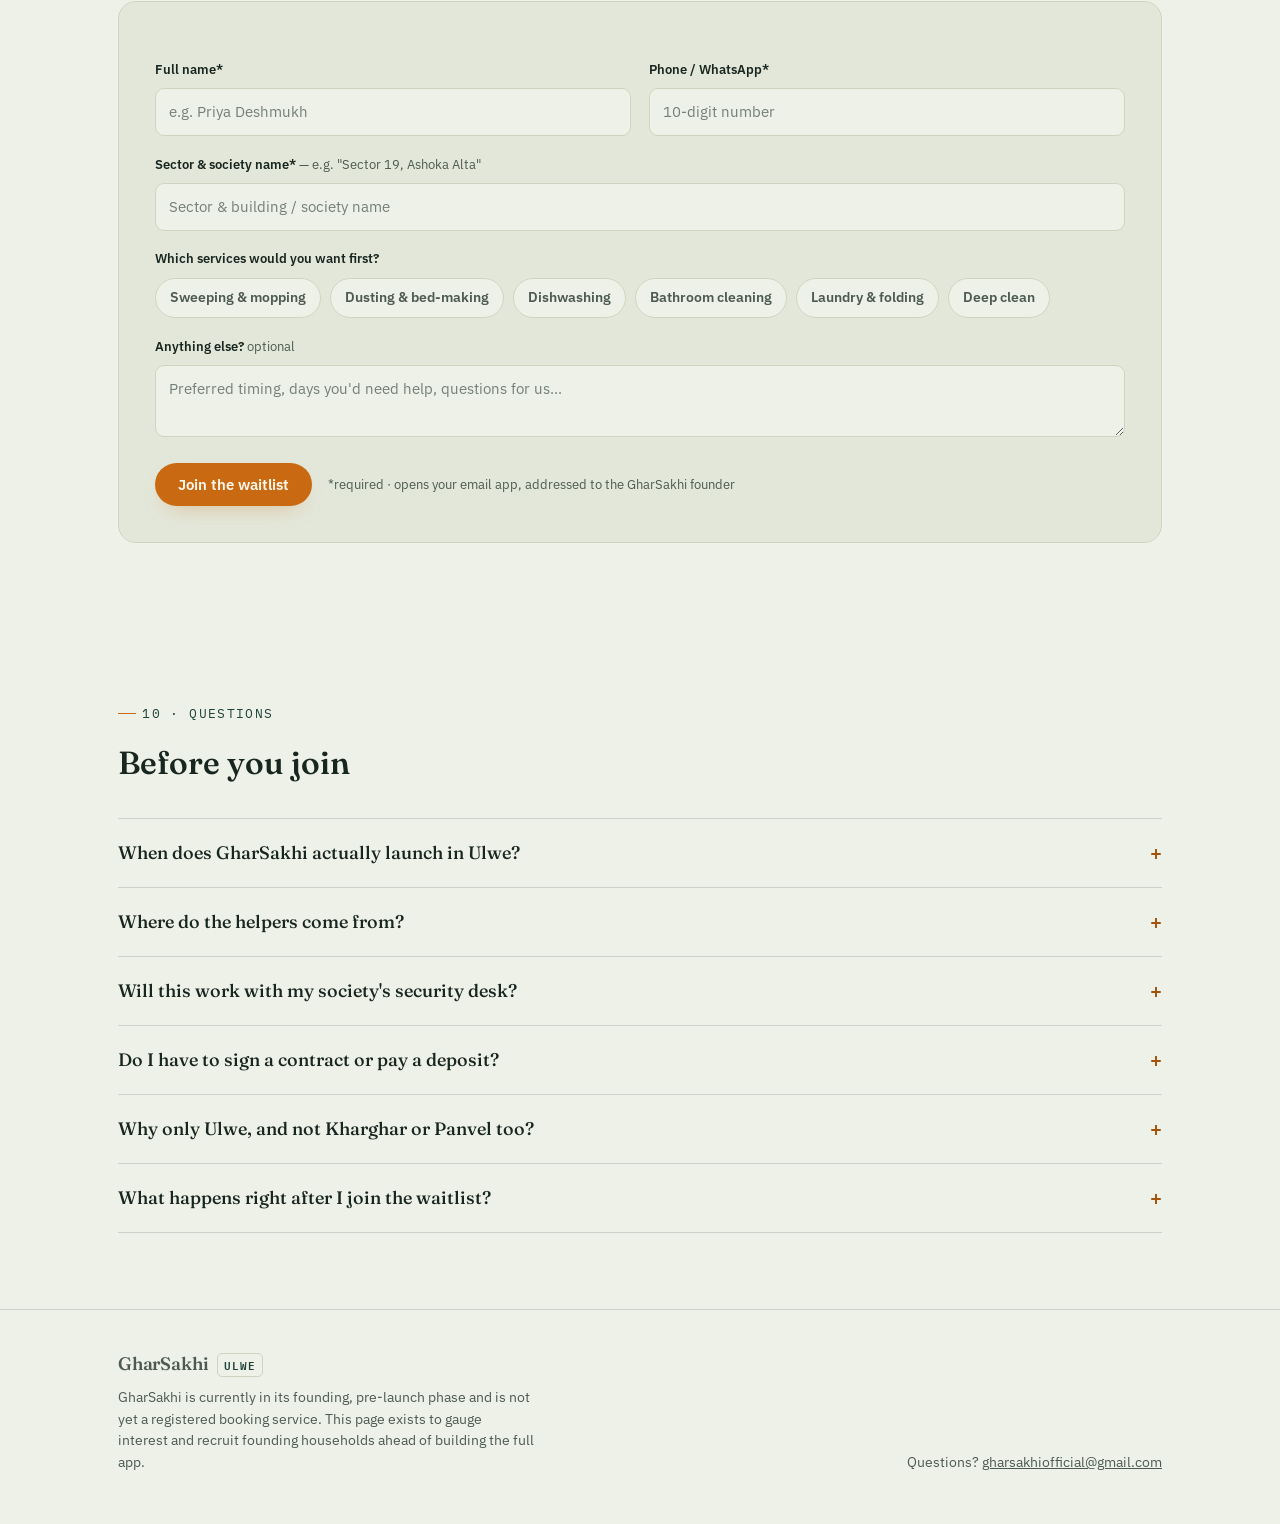
==== commit 8064f9b8: "Add credibility strip and improve layout styles Added a credibility strip section with verified help" ====
--- a/index.html
+++ b/index.html
@@ -363,6 +363,195 @@
   .hero-quick button{ flex:none; }
   .hero-quick-note{ margin:8px 0 0; font-size:12.5px; color:var(--ink-soft); }
 
+
+
+  /* ---------- credibility strip (right under hero) ---------- */
+  .credibility-strip{
+    background:var(--moss);
+    color:#f4f8f4;
+  }
+  .credibility-strip .wrap{
+    padding:18px 28px;
+    display:flex;
+    flex-wrap:wrap;
+    gap:14px 32px;
+    justify-content:center;
+    align-items:center;
+  }
+  .credibility-strip .cfact{
+    display:inline-flex;
+    align-items:center;
+    gap:9px;
+    font-size:13.5px;
+    font-weight:600;
+    white-space:nowrap;
+  }
+  .credibility-strip .cfact svg{ width:17px; height:17px; flex:none; opacity:.9; }
+  @media (max-width:700px){
+    .credibility-strip .wrap{ justify-content:flex-start; overflow-x:auto; flex-wrap:nowrap; }
+  }
+
+
+
+  /* ==========================================================
+     SOPHISTICATION PASS -- elevation, motion, customer-facing
+     before/after section, sticky mobile CTA, animated stats.
+     ========================================================== */
+
+  html{ scroll-behavior:auto; }
+  @media (prefers-reduced-motion:no-preference){
+    html{ scroll-behavior:smooth; }
+  }
+
+  /* elevation + hover-lift, applied to every card-like surface */
+  .card, .service, .perk, .stat, .trust-note, .pricing-panel, .waitlist-panel, .badge, .coverage-tag{
+    transition:transform .28s cubic-bezier(.2,.8,.2,1), box-shadow .28s ease, border-color .28s ease;
+  }
+  .card:hover, .service:hover, .perk:hover{
+    transform:translateY(-4px);
+    box-shadow:0 14px 28px -18px rgba(24,38,32,0.35);
+    border-color:var(--moss);
+  }
+  .ficon, .badge .dot, .perk .dot{ transition:transform .3s ease, background .3s ease; }
+  .service:hover .ficon, .perk:hover .dot{ transform:scale(1.1) rotate(-4deg); }
+
+  /* animated nav underline */
+  nav.links a:not(.btn){ position:relative; padding-bottom:3px; transition:color .2s ease; }
+  nav.links a:not(.btn)::after{
+    content:""; position:absolute; left:0; right:100%; bottom:-2px; height:2px;
+    background:var(--marigold); transition:right .28s cubic-bezier(.2,.8,.2,1);
+  }
+  nav.links a:not(.btn):hover::after{ right:0; }
+
+  /* button micro-interactions incl. a subtle sheen sweep */
+  .btn{ position:relative; overflow:hidden; transition:transform .22s ease, box-shadow .22s ease, background .22s ease, border-color .22s ease; }
+  .btn:active{ transform:scale(.97); }
+  .btn-primary{ box-shadow:0 10px 22px -14px rgba(201,106,18,0.55); }
+  .btn-primary:hover{ box-shadow:0 14px 26px -12px rgba(201,106,18,0.62); transform:translateY(-1px); }
+  .btn-primary::after{
+    content:""; position:absolute; inset:0; border-radius:inherit;
+    background:linear-gradient(115deg, transparent 20%, rgba(255,255,255,0.35) 40%, transparent 60%);
+    transform:translateX(-120%); transition:none;
+  }
+  @media (prefers-reduced-motion:no-preference){
+    .btn-primary:hover::after{ transform:translateX(120%); transition:transform .75s ease; }
+  }
+
+  /* staggered reveal -- children of these grids fade in with a cascading delay */
+  @media (prefers-reduced-motion:no-preference){
+    .card-grid .reveal:nth-child(1){ transition-delay:.03s; }
+    .card-grid .reveal:nth-child(2){ transition-delay:.12s; }
+    .card-grid .reveal:nth-child(3){ transition-delay:.21s; }
+    .service-grid .reveal:nth-child(1){ transition-delay:.02s; }
+    .service-grid .reveal:nth-child(2){ transition-delay:.08s; }
+    .service-grid .reveal:nth-child(3){ transition-delay:.14s; }
+    .service-grid .reveal:nth-child(4){ transition-delay:.20s; }
+    .service-grid .reveal:nth-child(5){ transition-delay:.26s; }
+    .service-grid .reveal:nth-child(6){ transition-delay:.32s; }
+    .badge-list .reveal:nth-child(1){ transition-delay:.02s; }
+    .badge-list .reveal:nth-child(2){ transition-delay:.1s; }
+    .badge-list .reveal:nth-child(3){ transition-delay:.18s; }
+    .badge-list .reveal:nth-child(4){ transition-delay:.26s; }
+    .stat-strip .reveal:nth-child(1){ transition-delay:.02s; }
+    .stat-strip .reveal:nth-child(2){ transition-delay:.1s; }
+    .stat-strip .reveal:nth-child(3){ transition-delay:.18s; }
+    .stat-strip .reveal:nth-child(4){ transition-delay:.26s; }
+    .perks-grid .reveal:nth-child(1){ transition-delay:.02s; }
+    .perks-grid .reveal:nth-child(2){ transition-delay:.1s; }
+    .perks-grid .reveal:nth-child(3){ transition-delay:.18s; }
+    .perks-grid .reveal:nth-child(4){ transition-delay:.26s; }
+    .compare-grid .reveal:nth-child(1){ transition-delay:.03s; }
+    .compare-grid .reveal:nth-child(2){ transition-delay:.16s; }
+  }
+
+  /* hero entrance + ambient glow */
+  .hero-copy > *{ opacity:0; transform:translateY(14px); }
+  @media (prefers-reduced-motion:no-preference){
+    .hero-copy > *{ animation:heroRise .7s cubic-bezier(.2,.8,.2,1) forwards; }
+    .hero-copy > *:nth-child(1){ animation-delay:.03s; }
+    .hero-copy > *:nth-child(2){ animation-delay:.11s; }
+    .hero-copy > *:nth-child(3){ animation-delay:.19s; }
+    .hero-copy > *:nth-child(4){ animation-delay:.27s; }
+    .hero-copy > *:nth-child(5){ animation-delay:.35s; }
+    .hero-copy > *:nth-child(6){ animation-delay:.43s; }
+  }
+  @media (prefers-reduced-motion:reduce){
+    .hero-copy > *{ opacity:1; transform:none; }
+  }
+  @keyframes heroRise{ to{ opacity:1; transform:none; } }
+
+  .hero-art{ isolation:isolate; }
+  .hero-glow{
+    position:absolute; width:60%; aspect-ratio:1; border-radius:50%; z-index:-1;
+    background:radial-gradient(circle, var(--marigold-tint) 0%, transparent 70%);
+    top:-10%; right:-10%; opacity:.8; filter:blur(6px);
+  }
+  @media (prefers-reduced-motion:no-preference){
+    .hero-glow{ animation:driftGlow 9s ease-in-out infinite alternate; }
+  }
+  @keyframes driftGlow{ from{ transform:translate(0,0) scale(1); } to{ transform:translate(-6%,6%) scale(1.12); } }
+
+  @media (prefers-reduced-motion:no-preference){
+    .skyline-windows rect{ animation:twinkle 3.6s ease-in-out infinite; transform-origin:center; }
+    .skyline-windows rect:nth-child(odd){ animation-duration:4.4s; }
+    .skyline-windows rect:nth-child(2n){ animation-delay:.4s; }
+    .skyline-windows rect:nth-child(3n){ animation-delay:.9s; }
+    .skyline-windows rect:nth-child(4n){ animation-delay:1.5s; }
+    .skyline-windows rect:nth-child(5n){ animation-delay:2.1s; }
+  }
+  @keyframes twinkle{ 0%,100%{ opacity:.55; } 50%{ opacity:1; } }
+
+  /* active-step highlight for the auto-cycling "how it works" demo */
+  .step{ transition:background .35s ease, border-color .35s ease, padding-left .35s ease; border-radius:10px; }
+  .step.active{ background:var(--moss-tint); padding-left:14px; margin-left:-14px; padding-right:14px; }
+  .step.active .tag{ background:var(--moss); color:#f4f8f4; }
+  .step .tag{ transition:background .35s ease, color .35s ease; }
+  @media (prefers-reduced-motion:no-preference){
+    .phone-cta{ animation:ctaPulse 2.4s ease-in-out infinite; }
+  }
+  @keyframes ctaPulse{ 0%,100%{ box-shadow:0 0 0 0 rgba(201,106,18,0.35);} 50%{ box-shadow:0 0 0 7px rgba(201,106,18,0);} }
+
+  /* count-up numerals */
+  .count-num{ font-variant-numeric:tabular-nums; }
+
+  /* ---------- before / after (customer-centered) ---------- */
+  .compare-grid{ display:grid; grid-template-columns:1fr 1fr; gap:18px; margin-top:34px; }
+  @media (max-width:760px){ .compare-grid{grid-template-columns:1fr;} }
+  .compare-col{ border-radius:var(--radius); padding:26px; border:1px solid var(--panel-line); }
+  .compare-col.before{ background:var(--paper); }
+  .compare-col.after{ background:var(--moss-tint); border-color:var(--moss); }
+  .compare-col .compare-label{
+    font-family:"IBM Plex Mono",monospace; font-size:11.5px; letter-spacing:.08em; text-transform:uppercase;
+    display:inline-block; margin-bottom:16px; padding:3px 10px; border-radius:999px;
+  }
+  .compare-col.before .compare-label{ background:var(--panel); color:var(--ink-soft); }
+  .compare-col.after .compare-label{ background:var(--moss); color:#f4f8f4; }
+  .compare-col ul{ list-style:none; margin:0; padding:0; display:flex; flex-direction:column; gap:13px; }
+  .compare-col li{ display:flex; gap:10px; align-items:flex-start; font-size:14.5px; }
+  .compare-col.before li{ color:var(--ink-soft); }
+  .compare-col.after li{ color:var(--ink); font-weight:500; }
+  .compare-col li svg{ width:17px; height:17px; flex:none; margin-top:2px; }
+  .compare-col.before li svg{ color:var(--bad,#b23b3b); }
+  .compare-col.after li svg{ color:var(--moss-strong); }
+
+  /* ---------- sticky mobile CTA ---------- */
+  .mobile-cta{ display:none; }
+  @media (max-width:700px){
+    .mobile-cta{
+      display:flex; position:fixed; left:0; right:0; bottom:0; z-index:50;
+      padding:12px 16px calc(12px + env(safe-area-inset-bottom));
+      background:color-mix(in srgb, var(--paper) 92%, transparent);
+      backdrop-filter:blur(10px); border-top:1px solid var(--line);
+      align-items:center; justify-content:center;
+    }
+    .mobile-cta .btn{ width:100%; justify-content:center; padding:13px; }
+    body{ padding-bottom:66px; }
+  }
+
+  /* smoother FAQ affordance */
+  summary::after{ transition:transform .25s ease; display:inline-block; }
+  details[open] summary::after{ transform:rotate(180deg); }
+
 </style>
 </head>
 <body>
@@ -383,7 +572,7 @@
 <main>
   <section class="hero">
     <div class="wrap hero-grid">
-      <div>
+      <div class="hero-copy">
         <p class="eyebrow">Founding waitlist &middot; Ulwe, Navi Mumbai</p>
         <h1>Ulwe still finds a maid through <em>WhatsApp forwards</em> and building-gate gossip.</h1>
         <p class="lede">Sector after sector of new towers has gone up here — but there's still no verified, on-demand way to book trusted house help, the way residents a few stations away now take for granted. We're building GharSakhi to fix that, starting with the neighbours who join first.</p>
@@ -403,6 +592,7 @@
         </div>
       </div>
       <div class="hero-art" aria-hidden="true">
+        <div class="hero-glow"></div>
         <div class="pin-tag">&#128205; <b>ULWE</b> &middot; Navi Mumbai</div>
         <svg class="skyline" viewBox="0 0 400 330" preserveAspectRatio="xMidYMax slice">
           <g fill="var(--panel-line)" opacity="0.6">
@@ -418,7 +608,7 @@
             <rect x="324" y="150" width="26" height="150" rx="2"/>
             <rect x="358" y="170" width="26" height="130" rx="2"/>
           </g>
-          <g fill="var(--marigold-tint)" opacity="0.9">
+          <g class="skyline-windows" fill="var(--marigold-tint)" opacity="0.9">
             <rect x="148" y="106" width="9" height="9"/><rect x="164" y="106" width="9" height="9"/>
             <rect x="148" y="128" width="9" height="9"/><rect x="164" y="128" width="9" height="9"/>
             <rect x="148" y="150" width="9" height="9"/><rect x="164" y="150" width="9" height="9"/>
@@ -433,6 +623,42 @@
     </div>
   </section>
 
+  <div class="credibility-strip">
+    <div class="wrap">
+      <span class="cfact"><svg viewBox="0 0 24 24" fill="none"><path d="M12 3 4 6v5c0 5 3.4 8.4 8 10 4.6-1.6 8-5 8-10V6l-8-3Z" stroke="currentColor" stroke-width="1.8" stroke-linejoin="round"/><path d="m9 12 2 2 4-4" stroke="currentColor" stroke-width="1.8" stroke-linecap="round" stroke-linejoin="round"/></svg> 100% Aadhaar-verified helpers</span>
+      <span class="cfact"><svg viewBox="0 0 24 24" fill="none"><circle cx="12" cy="12" r="8" stroke="currentColor" stroke-width="1.8"/><path d="M12 8v4l3 2" stroke="currentColor" stroke-width="1.8" stroke-linecap="round"/></svg> Hourly booking, no contracts</span>
+      <span class="cfact"><svg viewBox="0 0 24 24" fill="none"><path d="M12 21s-7-6.1-7-11a7 7 0 0 1 14 0c0 4.9-7 11-7 11Z" stroke="currentColor" stroke-width="1.8" stroke-linejoin="round"/><circle cx="12" cy="10" r="2.4" stroke="currentColor" stroke-width="1.8"/></svg> Ulwe-only, hyperlocal</span>
+      <span class="cfact"><svg viewBox="0 0 24 24" fill="none"><path d="M4 6h16v12H4z" stroke="currentColor" stroke-width="1.8"/><path d="m4 7 8 6 8-6" stroke="currentColor" stroke-width="1.8" stroke-linecap="round" stroke-linejoin="round"/></svg> Founder reads every signup</span>
+    </div>
+  </div>
+
+  <section id="compare">
+    <div class="wrap">
+      <p class="eyebrow">01.5 &middot; What changes for you</p>
+      <h2 class="sec-title">The same Saturday morning, minus the scramble</h2>
+      <div class="compare-grid">
+        <div class="compare-col before reveal">
+          <span class="compare-label">Right now, without GharSakhi</span>
+          <ul>
+            <li><svg viewBox="0 0 24 24" fill="none"><path d="M6 6l12 12M18 6 6 18" stroke="currentColor" stroke-width="2.4" stroke-linecap="round"/></svg> Posting in three WhatsApp groups, hoping someone replies</li>
+            <li><svg viewBox="0 0 24 24" fill="none"><path d="M6 6l12 12M18 6 6 18" stroke="currentColor" stroke-width="2.4" stroke-linecap="round"/></svg> No ID, no background check, no way to verify who's coming</li>
+            <li><svg viewBox="0 0 24 24" fill="none"><path d="M6 6l12 12M18 6 6 18" stroke="currentColor" stroke-width="2.4" stroke-linecap="round"/></svg> Explaining the same thing to the security guard every single time</li>
+            <li><svg viewBox="0 0 24 24" fill="none"><path d="M6 6l12 12M18 6 6 18" stroke="currentColor" stroke-width="2.4" stroke-linecap="round"/></svg> A helper cancels, and there's no backup for the week</li>
+          </ul>
+        </div>
+        <div class="compare-col after reveal">
+          <span class="compare-label">With GharSakhi</span>
+          <ul>
+            <li><svg viewBox="0 0 24 24" fill="none"><path d="M20 6 9 17l-5-5" stroke="currentColor" stroke-width="2.4" stroke-linecap="round" stroke-linejoin="round"/></svg> Open the app, pick a time, done in under a minute</li>
+            <li><svg viewBox="0 0 24 24" fill="none"><path d="M20 6 9 17l-5-5" stroke="currentColor" stroke-width="2.4" stroke-linecap="round" stroke-linejoin="round"/></svg> Aadhaar-verified name and photo before anyone arrives</li>
+            <li><svg viewBox="0 0 24 24" fill="none"><path d="M20 6 9 17l-5-5" stroke="currentColor" stroke-width="2.4" stroke-linecap="round" stroke-linejoin="round"/></svg> A booking record your society's guard can check on sight</li>
+            <li><svg viewBox="0 0 24 24" fill="none"><path d="M20 6 9 17l-5-5" stroke="currentColor" stroke-width="2.4" stroke-linecap="round" stroke-linejoin="round"/></svg> Reschedule or rebook instantly &mdash; no scrambling</li>
+          </ul>
+        </div>
+      </div>
+    </div>
+  </section>
+
   <section id="problem">
     <div class="wrap">
       <p class="eyebrow">02 &middot; The gap</p>
@@ -463,20 +689,20 @@
       <h2 class="sec-title">Booking help should feel like booking a cab, not hiring a stranger</h2>
       <div class="how-grid">
         <div class="steps">
-          <div class="step reveal">
+          <div class="step reveal" data-step="0">
             <span class="tag mono">01</span>
             <div><h3>Pick a time, not a person</h3><p>Open the app, choose the service and a slot — right away or scheduled later in the week. No interviews, no price haggling.</p></div>
           </div>
-          <div class="step reveal">
+          <div class="step reveal" data-step="1">
             <span class="tag mono">02</span>
             <div><h3>A verified helper is confirmed</h3><p>You get a name, photo and ID badge before anyone arrives, so your society's security desk can check them in like any pre-approved visitor.</p></div>
           </div>
-          <div class="step reveal">
+          <div class="step reveal" data-step="2">
             <span class="tag mono">03</span>
             <div><h3>Pay by the hour, nothing else</h3><p>Pay only for the hours you book, straight from the app. No contracts, no advances, no monthly minimums.</p></div>
           </div>
         </div>
-        <div class="reveal">
+        <div class="reveal" id="phone-demo">
           <div class="phone-frame">
             <div class="phone-screen">
               <div class="phone-notch"></div>
@@ -581,9 +807,9 @@
         </div>
       </div>
       <div class="stat-strip">
-        <div class="stat reveal"><b>100%</b><span>ID-verified before listing</span></div>
-        <div class="stat reveal"><b>1</b><span>node — Ulwe, nowhere else yet</span></div>
-        <div class="stat reveal"><b>0</b><span>contracts or deposits</span></div>
+        <div class="stat reveal"><b><span class="count-num" data-target="100" data-suffix="%">0%</span></b><span>ID-verified before listing</span></div>
+        <div class="stat reveal"><b><span class="count-num" data-target="1" data-suffix="">0</span></b><span>node — Ulwe, nowhere else yet</span></div>
+        <div class="stat reveal"><b><span class="count-num" data-target="0" data-suffix="">0</span></b><span>contracts or deposits</span></div>
         <div class="stat reveal"><b>1:1</b><span>every signup, read by the founder</span></div>
       </div>
     </div>
@@ -733,65 +959,222 @@
   </div>
 </footer>
 
+<div class="mobile-cta">
+  <a href="#waitlist" class="btn btn-primary">Join the founding waitlist</a>
+</div>
+
 <script>
-/* GharSakhi Ulwe -- waitlist form + scroll-reveal behaviour */
+/* GharSakhi Ulwe -- waitlist form (Supabase) + hero quick-entry + scroll-reveal behaviour */
+
+/* ============================================================
+   SUPABASE CONFIG -- fill these in after you create your project
+   Settings -> API -> "Project URL" and "anon public" key.
+   The anon key is SAFE to expose here -- it's designed for this,
+   as long as Row Level Security only allows inserts (see
+   supabase/schema.sql). Never put your "service_role" key here.
+   ============================================================ */
+var SUPABASE_URL = 'YOUR_SUPABASE_PROJECT_URL'; // e.g. https://abcdefghijk.supabase.co
+var SUPABASE_ANON_KEY = 'YOUR_SUPABASE_ANON_KEY';
+var SUPABASE_TABLE = 'waitlist_signups';
+
+var FALLBACK_EMAIL = 'gharsakhiofficial@gmail.com';
+var supabaseConfigured = SUPABASE_URL.indexOf('YOUR_SUPABASE') === -1 && SUPABASE_ANON_KEY.indexOf('YOUR_SUPABASE') === -1;
 
 (function(){
-    var form = document.getElementById('waitlist-form');
-    var confirmPanel = document.getElementById('wl-confirm');
-    if (form) {
-      form.addEventListener('submit', function(e){
-        e.preventDefault();
-        var name = (document.getElementById('wl-name').value || '').trim();
-        var phone = (document.getElementById('wl-phone').value || '').trim();
-        var sector = (document.getElementById('wl-sector').value || '').trim();
-        var notes = (document.getElementById('wl-notes').value || '').trim();
-        var services = Array.prototype.slice.call(form.querySelectorAll('input[name="service"]:checked')).map(function(el){ return el.value; });
-
-        var missing = [];
-        if (!name) missing.push('your name');
-        if (!phone) missing.push('a phone number');
-        if (!sector) missing.push('your sector / society');
-        if (missing.length){
-          alert('Please add ' + missing.join(', ') + ' before joining the waitlist.');
+  var form = document.getElementById('waitlist-form');
+  var confirmPanel = document.getElementById('wl-confirm');
+  var submitBtn = form ? form.querySelector('button[type="submit"]') : null;
+
+  function buildMailto(name, phone, sector, services, notes){
+    var subject = 'GharSakhi Ulwe waitlist: ' + name;
+    var bodyLines = [
+      'New founding waitlist signup for GharSakhi (Ulwe)',
+      '',
+      'Name: ' + name,
+      'Phone / WhatsApp: ' + phone,
+      'Sector / society: ' + sector,
+      'Services interested in: ' + (services.length ? services.join(', ') : 'not specified'),
+      'Notes: ' + (notes || '-')
+    ];
+    return 'mailto:' + FALLBACK_EMAIL
+      + '?subject=' + encodeURIComponent(subject)
+      + '&body=' + encodeURIComponent(bodyLines.join('\n'));
+  }
+
+  function showConfirm(html){
+    if (!confirmPanel) return;
+    confirmPanel.innerHTML = html;
+    confirmPanel.classList.add('show');
+    confirmPanel.scrollIntoView({ behavior: 'smooth', block: 'nearest' });
+  }
+
+  function setSubmitting(isSubmitting){
+    if (!submitBtn) return;
+    submitBtn.disabled = isSubmitting;
+    submitBtn.textContent = isSubmitting ? 'Joining...' : 'Join the waitlist';
+  }
+
+  if (form) {
+    form.addEventListener('submit', function(e){
+      e.preventDefault();
+      var name = (document.getElementById('wl-name').value || '').trim();
+      var phone = (document.getElementById('wl-phone').value || '').trim();
+      var sector = (document.getElementById('wl-sector').value || '').trim();
+      var notes = (document.getElementById('wl-notes').value || '').trim();
+      var services = Array.prototype.slice.call(form.querySelectorAll('input[name="service"]:checked')).map(function(el){ return el.value; });
+
+      var missing = [];
+      if (!name) missing.push('your name');
+      if (!phone) missing.push('a phone number');
+      if (!sector) missing.push('your sector / society');
+      if (missing.length){
+        alert('Please add ' + missing.join(', ') + ' before joining the waitlist.');
+        return;
+      }
+
+      var mailtoFallback = buildMailto(name, phone, sector, services, notes);
+
+      if (!supabaseConfigured) {
+        // Supabase isn't wired up yet -- fall back to mailto so the form still works.
+        window.location.href = mailtoFallback;
+        showConfirm(
+          '<b>Almost there</b>Your email app should have opened with your details filled in ' +
+          '&mdash; just hit send. If nothing opened, email us directly at ' +
+          '<a href="mailto:' + FALLBACK_EMAIL + '">' + FALLBACK_EMAIL + '</a>.'
+        );
+        return;
+      }
+
+      setSubmitting(true);
+
+      fetch(SUPABASE_URL.replace(/\/$/, '') + '/rest/v1/' + SUPABASE_TABLE, {
+        method: 'POST',
+        headers: {
+          'Content-Type': 'application/json',
+          'apikey': SUPABASE_ANON_KEY,
+          'Authorization': 'Bearer ' + SUPABASE_ANON_KEY,
+          'Prefer': 'return=minimal'
+        },
+        body: JSON.stringify([{
+          name: name,
+          phone: phone,
+          sector: sector,
+          services: services.join(', '),
+          notes: notes || null
+        }])
+      })
+        .then(function(res){
+          setSubmitting(false);
+          if (res.ok) {
+            form.reset();
+            showConfirm(
+              '<b>You\'re on the list</b>Thanks, ' + name.split(' ')[0] + ' &mdash; we\'ve saved your details and ' +
+              'will reach out as we plan the launch for your sector. Questions in the meantime? Email ' +
+              '<a href="mailto:' + FALLBACK_EMAIL + '">' + FALLBACK_EMAIL + '</a>.'
+            );
+          } else {
+            // Saved-record path failed (misconfigured table/policy, etc.) -- fall back to mailto.
+            window.location.href = mailtoFallback;
+            showConfirm(
+              '<b>Almost there</b>We couldn\'t save that automatically, so your email app should have opened ' +
+              'with your details instead &mdash; just hit send, or email us directly at ' +
+              '<a href="mailto:' + FALLBACK_EMAIL + '">' + FALLBACK_EMAIL + '</a>.'
+            );
+          }
+        })
+        .catch(function(){
+          setSubmitting(false);
+          window.location.href = mailtoFallback;
+          showConfirm(
+            '<b>Almost there</b>We couldn\'t save that automatically, so your email app should have opened ' +
+            'with your details instead &mdash; just hit send, or email us directly at ' +
+            '<a href="mailto:' + FALLBACK_EMAIL + '">' + FALLBACK_EMAIL + '</a>.'
+          );
+        });
+    });
+  }
+
+  if (window.matchMedia && !window.matchMedia('(prefers-reduced-motion: reduce)').matches && 'IntersectionObserver' in window){
+    var io = new IntersectionObserver(function(entries){
+      entries.forEach(function(entry){
+        if (entry.isIntersecting){
+          entry.target.classList.add('in');
+          io.unobserve(entry.target);
+        }
+      });
+    }, { threshold: 0.15 });
+    document.querySelectorAll('.reveal').forEach(function(el){ io.observe(el); });
+  } else {
+    document.querySelectorAll('.reveal').forEach(function(el){ el.classList.add('in'); });
+  }
+})();
+
+
+(function(){
+  // count-up numerals in the trust stat strip, once each is scrolled into view
+  var counted = new WeakSet();
+  var countEls = document.querySelectorAll('.count-num');
+  if (countEls.length && 'IntersectionObserver' in window){
+    var reduceMotion = window.matchMedia && window.matchMedia('(prefers-reduced-motion: reduce)').matches;
+    var countIo = new IntersectionObserver(function(entries){
+      entries.forEach(function(entry){
+        if (!entry.isIntersecting || counted.has(entry.target)) return;
+        counted.add(entry.target);
+        var el = entry.target;
+        var target = parseFloat(el.getAttribute('data-target') || '0');
+        var suffix = el.getAttribute('data-suffix') || '';
+        if (reduceMotion){
+          el.textContent = target + suffix;
+          countIo.unobserve(el);
           return;
         }
-
-        var subject = 'GharSakhi Ulwe waitlist: ' + name;
-        var bodyLines = [
-          'New founding waitlist signup for GharSakhi (Ulwe)',
-          '',
-          'Name: ' + name,
-          'Phone / WhatsApp: ' + phone,
-          'Sector / society: ' + sector,
-          'Services interested in: ' + (services.length ? services.join(', ') : 'not specified'),
-          'Notes: ' + (notes || '-')
-        ];
-        var mailto = 'mailto:gharsakhiofficial@gmail.com'
-          + '?subject=' + encodeURIComponent(subject)
-          + '&body=' + encodeURIComponent(bodyLines.join('\n'));
-
-        window.location.href = mailto;
-        confirmPanel.classList.add('show');
-        confirmPanel.scrollIntoView({ behavior: 'smooth', block: 'nearest' });
+        var start = null;
+        var duration = 900;
+        function step(ts){
+          if (start === null) start = ts;
+          var progress = Math.min(1, (ts - start) / duration);
+          var eased = 1 - Math.pow(1 - progress, 3);
+          el.textContent = Math.round(target * eased) + suffix;
+          if (progress < 1) window.requestAnimationFrame(step);
+        }
+        window.requestAnimationFrame(step);
+        countIo.unobserve(el);
       });
+    }, { threshold: 0.6 });
+    countEls.forEach(function(el){ countIo.observe(el); });
+  }
+
+  // auto-cycling "how it works" demo -- highlights each step in turn
+  var stepEls = document.querySelectorAll('.step[data-step]');
+  var phoneDemo = document.getElementById('phone-demo');
+  if (stepEls.length && !(window.matchMedia && window.matchMedia('(prefers-reduced-motion: reduce)').matches)){
+    var activeIdx = 0;
+    var cycleTimer = null;
+    function setActive(idx){
+      stepEls.forEach(function(el){ el.classList.remove('active'); });
+      if (stepEls[idx]) stepEls[idx].classList.add('active');
     }
-
-    if (window.matchMedia && !window.matchMedia('(prefers-reduced-motion: reduce)').matches && 'IntersectionObserver' in window){
-      var io = new IntersectionObserver(function(entries){
-        entries.forEach(function(entry){
-          if (entry.isIntersecting){
-            entry.target.classList.add('in');
-            io.unobserve(entry.target);
-          }
-        });
-      }, { threshold: 0.15 });
-      document.querySelectorAll('.reveal').forEach(function(el){ io.observe(el); });
+    function tick(){ activeIdx = (activeIdx + 1) % stepEls.length; setActive(activeIdx); }
+    function startCycle(){ if (!cycleTimer) cycleTimer = window.setInterval(tick, 2800); }
+    function stopCycle(){ if (cycleTimer){ window.clearInterval(cycleTimer); cycleTimer = null; } }
+    setActive(0);
+    if ('IntersectionObserver' in window){
+      var stepsHost = stepEls[0].parentElement;
+      var cycleIo = new IntersectionObserver(function(entries){
+        entries.forEach(function(entry){ if (entry.isIntersecting) startCycle(); else stopCycle(); });
+      }, { threshold: 0.3 });
+      cycleIo.observe(stepsHost);
+      if (phoneDemo){
+        phoneDemo.addEventListener('mouseenter', stopCycle);
+        phoneDemo.addEventListener('mouseleave', startCycle);
+        stepsHost.addEventListener('mouseenter', stopCycle);
+        stepsHost.addEventListener('mouseleave', startCycle);
+      }
     } else {
-      document.querySelectorAll('.reveal').forEach(function(el){ el.classList.add('in'); });
+      startCycle();
     }
-  })();
-
+  }
+})();
 
 (function(){
   var quickForm = document.getElementById('hero-quick-form');
@@ -807,7 +1190,6 @@
     if (nameField) window.setTimeout(function(){ nameField.focus(); }, 450);
   });
 })();
-
 </script>
 </body>
 </html>
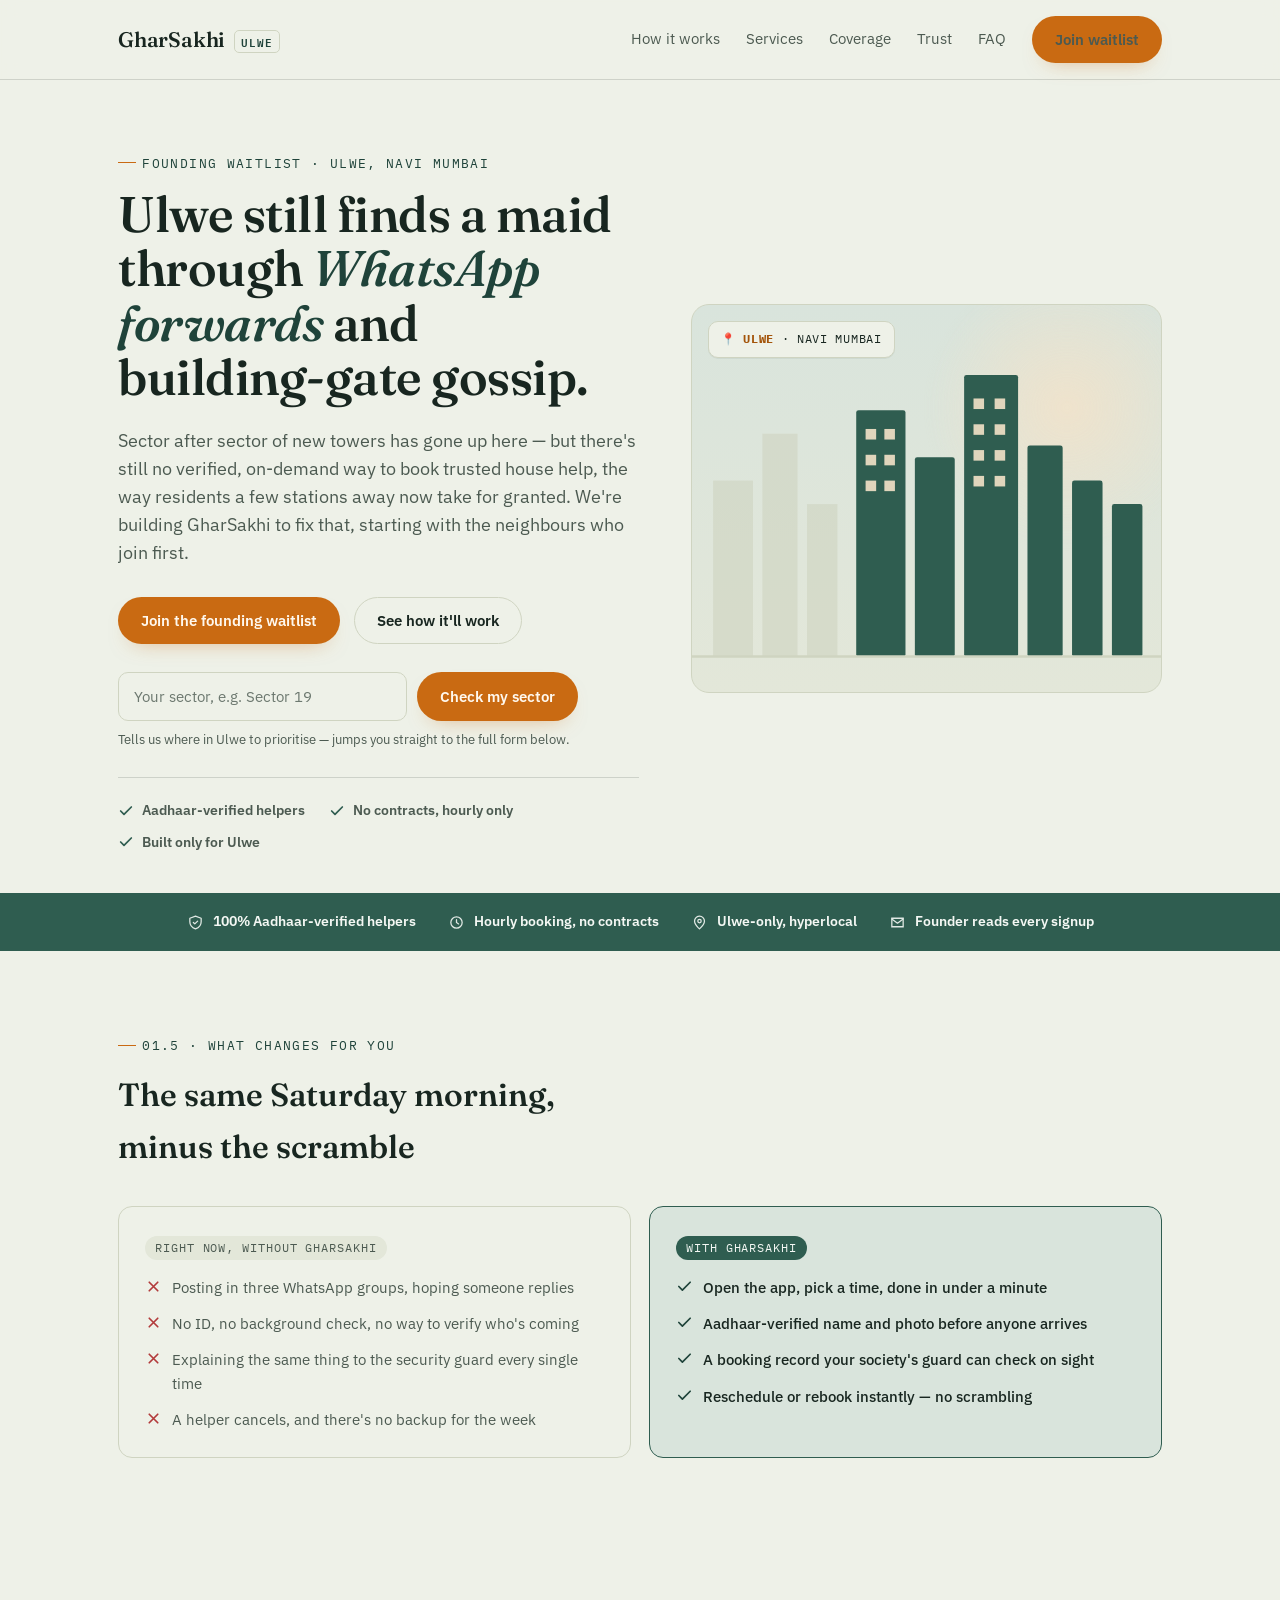
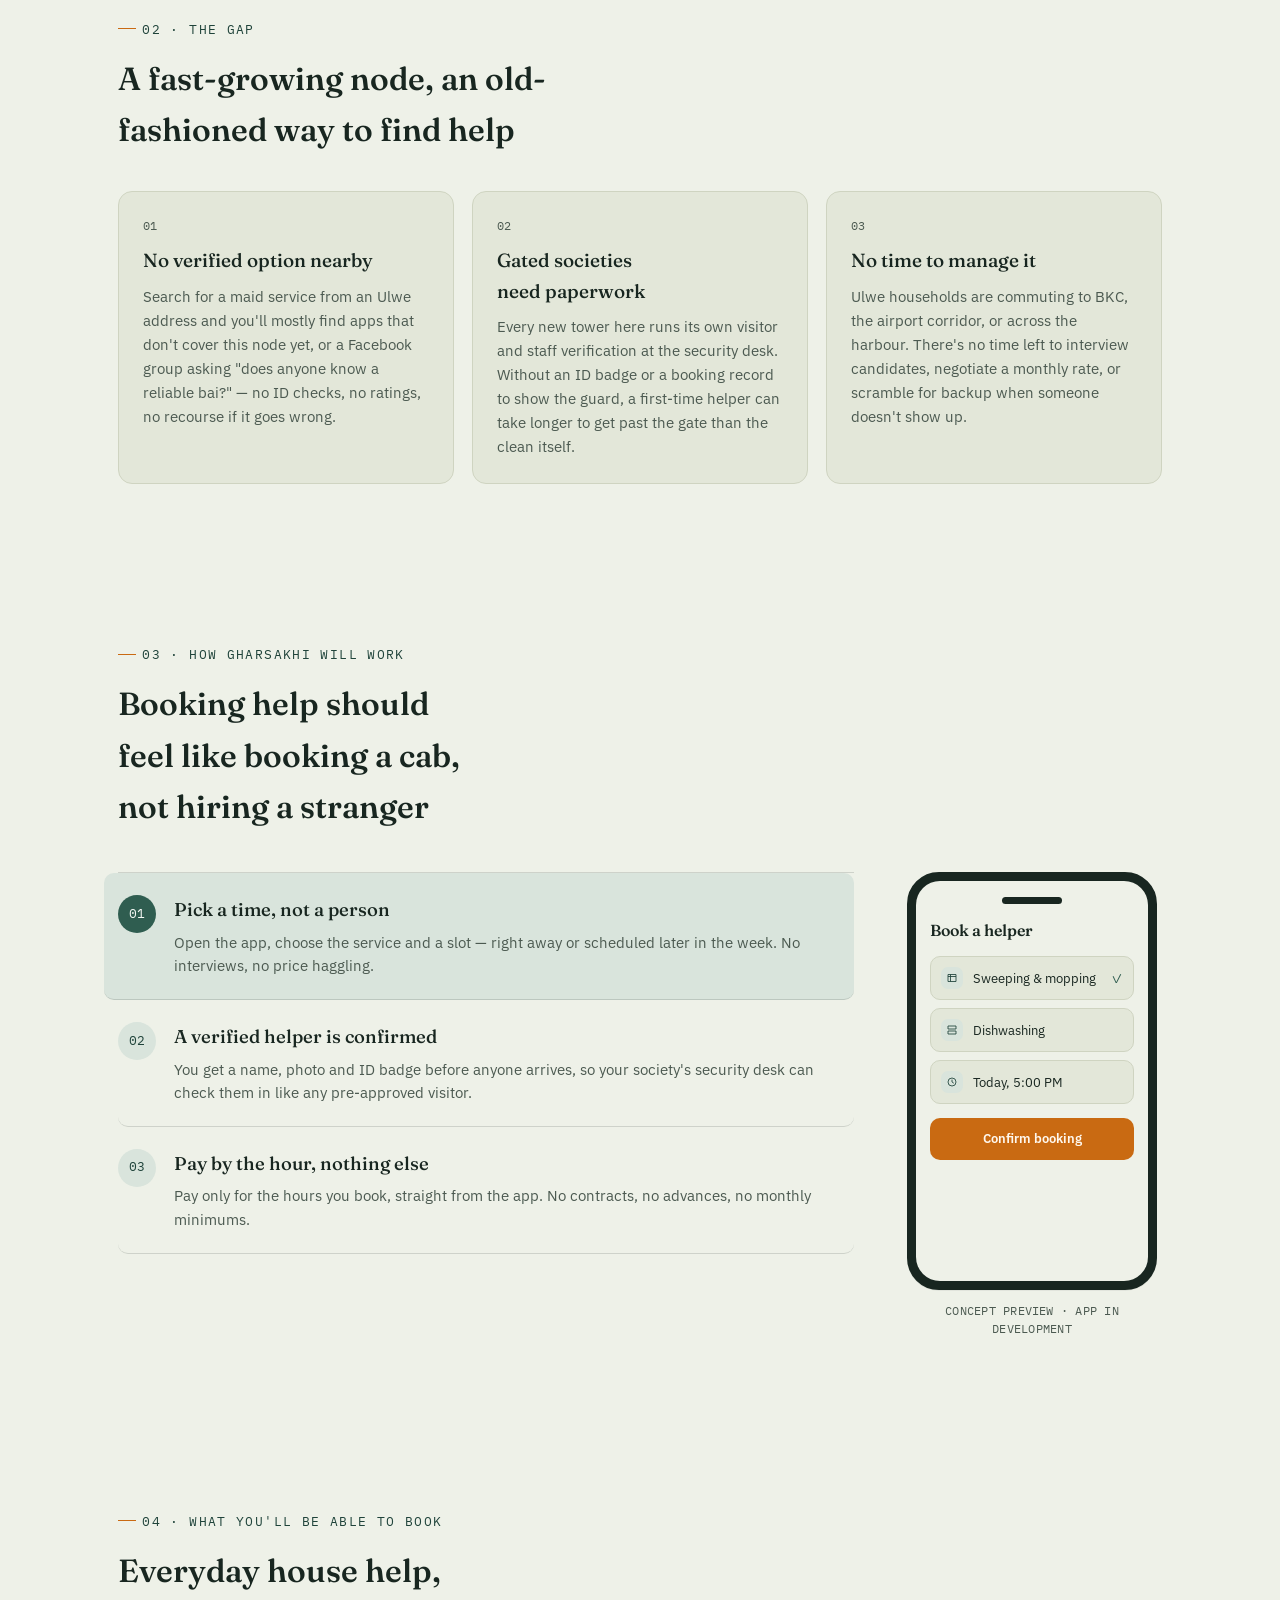
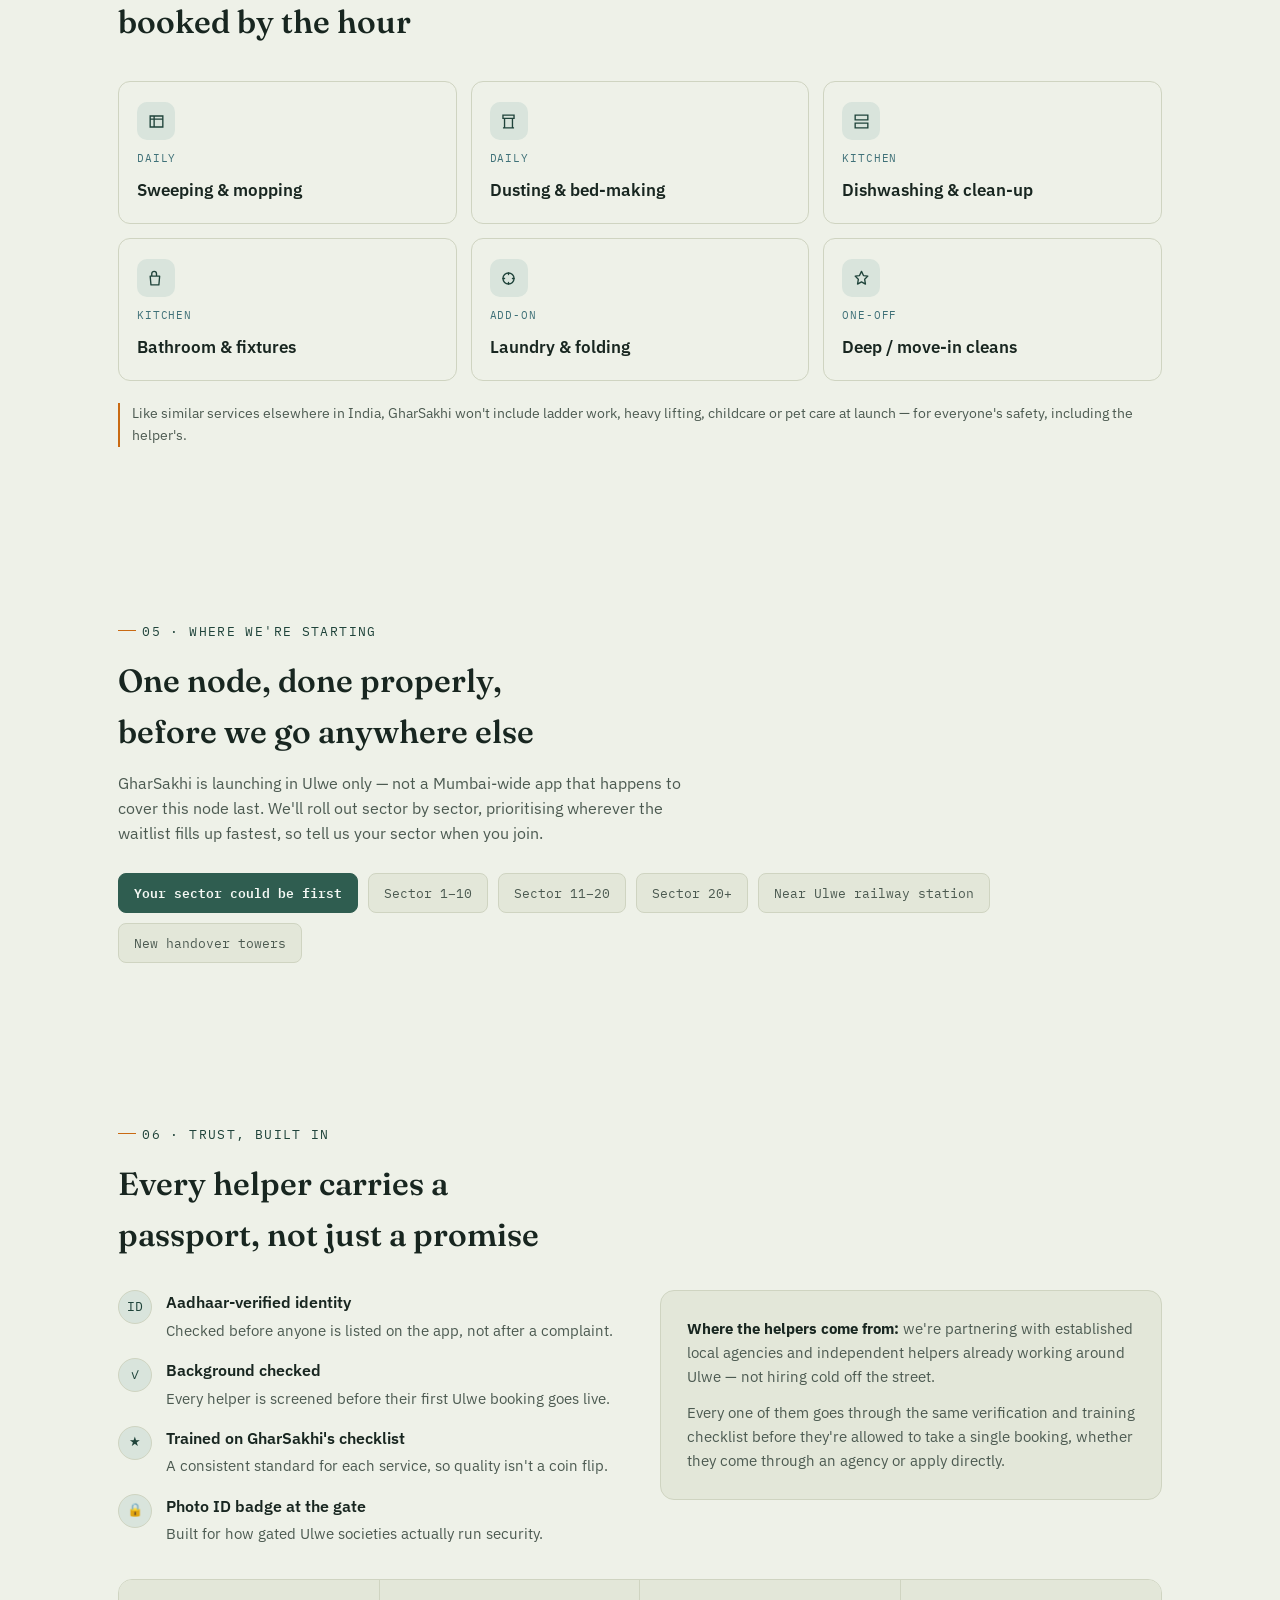
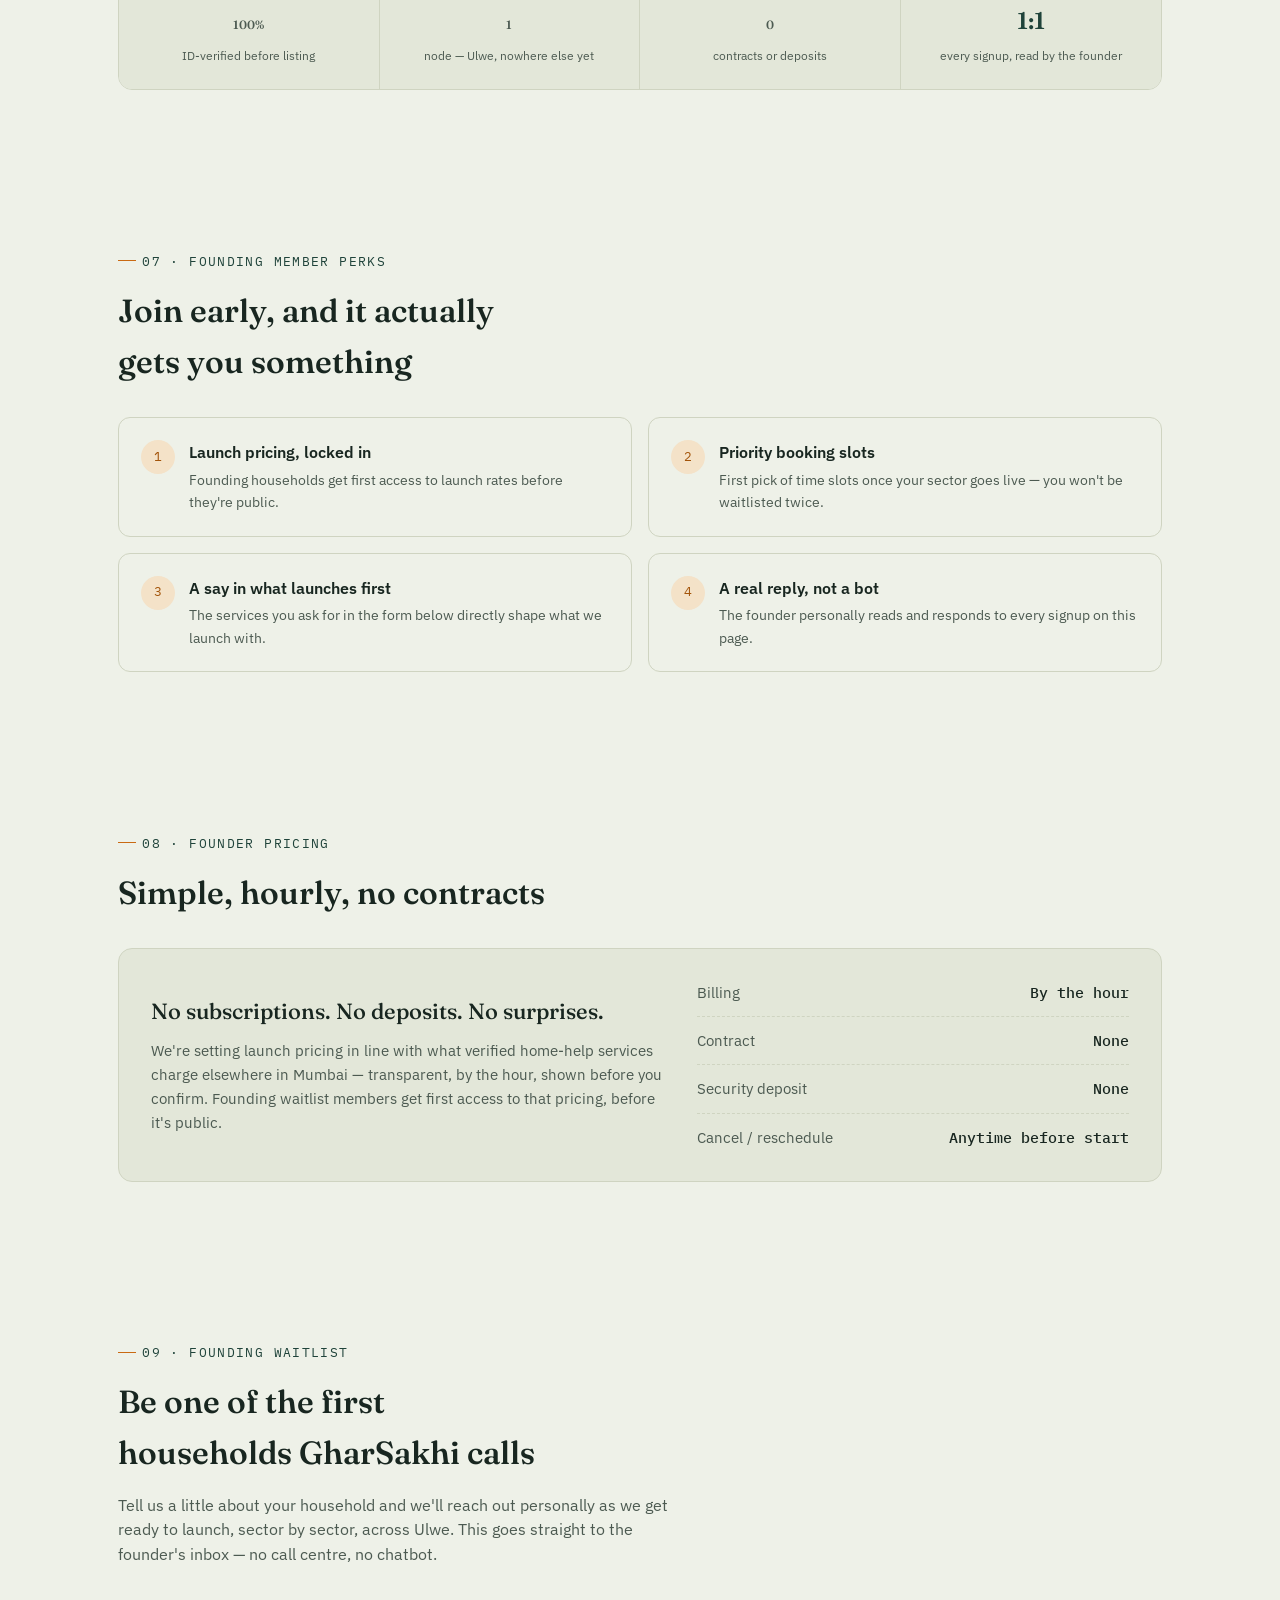
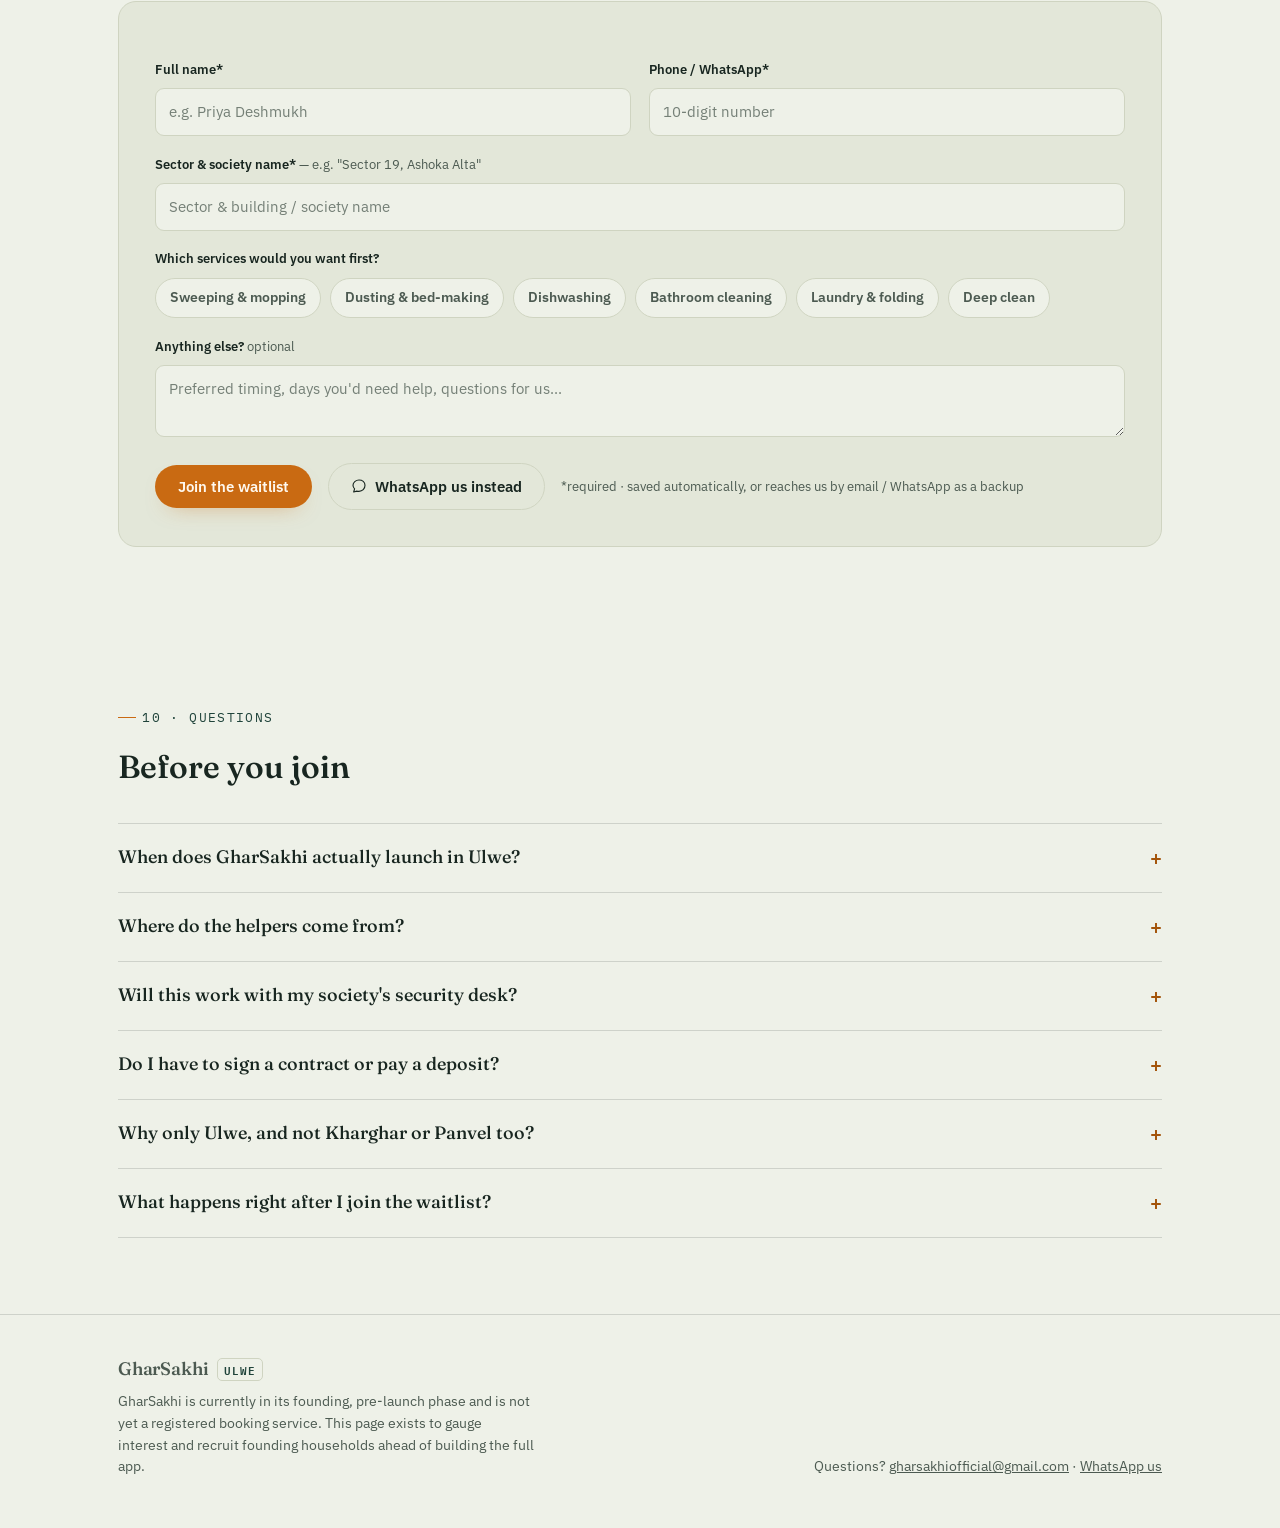
==== commit b3861e4e: "Add WhatsApp link for waitlist communication Updated the waitlist submission section to include a Wh" ====
--- a/index.html
+++ b/index.html
@@ -136,6 +136,7 @@
   .btn-primary:hover{ background:var(--marigold-strong); }
   .btn-ghost{ background:transparent; color:var(--ink); border-color:var(--panel-line); }
   .btn-ghost:hover{ border-color:var(--moss); color:var(--moss-strong); }
+  .btn svg{ width:16px; height:16px; flex:none; }
 
   /* ---------- hero ---------- */
   .hero{ padding:64px 0 40px; }
@@ -900,11 +901,15 @@
           </div>
           <div class="waitlist-submit">
             <button type="submit" class="btn btn-primary">Join the waitlist</button>
-            <span class="required-note">*required &middot; opens your email app, addressed to the GharSakhi founder</span>
+            <a href="https://wa.me/919321395952?text=Hi%20GharSakhi%2C%20I%27d%20like%20to%20join%20the%20Ulwe%20waitlist." target="_blank" rel="noopener" class="btn btn-ghost" id="wl-whatsapp-link">
+              <svg viewBox="0 0 24 24" fill="none"><path d="M12 3C7 3 3 6.6 3 11c0 2.1.9 4 2.4 5.4L4 21l4.8-1.3C10 20.2 11 20 12 20c5 0 9-3.6 9-9s-4-8-9-8Z" stroke="currentColor" stroke-width="1.7" stroke-linejoin="round"/></svg>
+              WhatsApp us instead
+            </a>
+            <span class="required-note">*required &middot; saved automatically, or reaches us by email / WhatsApp as a backup</span>
           </div>
           <div class="confirm-panel" id="wl-confirm" role="status">
             <b>Almost there</b>
-            Your email app should have opened with your details filled in — just hit send and we'll be in touch as we plan the Ulwe launch. If nothing opened, email us directly at <a href="mailto:gharsakhiofficial@gmail.com">gharsakhiofficial@gmail.com</a>.
+            Your email app should have opened with your details filled in — just hit send and we'll be in touch as we plan the Ulwe launch. If nothing opened, email us directly at <a href="mailto:gharsakhiofficial@gmail.com">gharsakhiofficial@gmail.com</a> or <a href="https://wa.me/919321395952" target="_blank" rel="noopener">message us on WhatsApp</a>.
           </div>
         </form>
       </div>
@@ -953,7 +958,7 @@
         <p>GharSakhi is currently in its founding, pre-launch phase and is not yet a registered booking service. This page exists to gauge interest and recruit founding households ahead of building the full app.</p>
       </div>
       <div>
-        <p>Questions? <a href="mailto:gharsakhiofficial@gmail.com">gharsakhiofficial@gmail.com</a></p>
+        <p>Questions? <a href="mailto:gharsakhiofficial@gmail.com">gharsakhiofficial@gmail.com</a> &middot; <a href="https://wa.me/919321395952?text=Hi%20GharSakhi%2C%20I%27d%20like%20to%20know%20more%20about%20the%20Ulwe%20waitlist." target="_blank" rel="noopener">WhatsApp us</a></p>
       </div>
     </div>
   </div>
@@ -978,6 +983,7 @@
 var SUPABASE_TABLE = 'waitlist_signups';
 
 var FALLBACK_EMAIL = 'gharsakhiofficial@gmail.com';
+var WHATSAPP_NUMBER = '919321395952'; // digits only, country code first -- no "+", spaces or dashes (wa.me format)
 var supabaseConfigured = SUPABASE_URL.indexOf('YOUR_SUPABASE') === -1 && SUPABASE_ANON_KEY.indexOf('YOUR_SUPABASE') === -1;
 
 (function(){
@@ -1001,6 +1007,19 @@
       + '&body=' + encodeURIComponent(bodyLines.join('\n'));
   }
 
+  function buildWhatsApp(name, phone, sector, services, notes){
+    var lines = [
+      'Hi GharSakhi! I just joined the founding waitlist for Ulwe.',
+      '',
+      'Name: ' + (name || '-'),
+      'Phone / WhatsApp: ' + (phone || '-'),
+      'Sector / society: ' + (sector || '-'),
+      'Services interested in: ' + (services && services.length ? services.join(', ') : 'not specified'),
+      'Notes: ' + (notes || '-')
+    ];
+    return 'https://wa.me/' + WHATSAPP_NUMBER + '?text=' + encodeURIComponent(lines.join('\n'));
+  }
+
   function showConfirm(html){
     if (!confirmPanel) return;
     confirmPanel.innerHTML = html;
@@ -1033,6 +1052,7 @@
       }
 
       var mailtoFallback = buildMailto(name, phone, sector, services, notes);
+      var whatsappLink = buildWhatsApp(name, phone, sector, services, notes);
 
       if (!supabaseConfigured) {
         // Supabase isn't wired up yet -- fall back to mailto so the form still works.
@@ -1040,7 +1060,8 @@
         showConfirm(
           '<b>Almost there</b>Your email app should have opened with your details filled in ' +
           '&mdash; just hit send. If nothing opened, email us directly at ' +
-          '<a href="mailto:' + FALLBACK_EMAIL + '">' + FALLBACK_EMAIL + '</a>.'
+          '<a href="mailto:' + FALLBACK_EMAIL + '">' + FALLBACK_EMAIL + '</a>, or ' +
+          '<a href="' + whatsappLink + '" target="_blank" rel="noopener">message us on WhatsApp</a> instead.'
         );
         return;
       }
@@ -1069,7 +1090,8 @@
             form.reset();
             showConfirm(
               '<b>You\'re on the list</b>Thanks, ' + name.split(' ')[0] + ' &mdash; we\'ve saved your details and ' +
-              'will reach out as we plan the launch for your sector. Questions in the meantime? Email ' +
+              'will reach out as we plan the launch for your sector. Want a faster reply? ' +
+              '<a href="' + whatsappLink + '" target="_blank" rel="noopener">Say hi on WhatsApp</a> too, or email ' +
               '<a href="mailto:' + FALLBACK_EMAIL + '">' + FALLBACK_EMAIL + '</a>.'
             );
           } else {
@@ -1078,7 +1100,8 @@
             showConfirm(
               '<b>Almost there</b>We couldn\'t save that automatically, so your email app should have opened ' +
               'with your details instead &mdash; just hit send, or email us directly at ' +
-              '<a href="mailto:' + FALLBACK_EMAIL + '">' + FALLBACK_EMAIL + '</a>.'
+              '<a href="mailto:' + FALLBACK_EMAIL + '">' + FALLBACK_EMAIL + '</a>, or ' +
+              '<a href="' + whatsappLink + '" target="_blank" rel="noopener">message us on WhatsApp</a> instead.'
             );
           }
         })
@@ -1088,10 +1111,27 @@
           showConfirm(
             '<b>Almost there</b>We couldn\'t save that automatically, so your email app should have opened ' +
             'with your details instead &mdash; just hit send, or email us directly at ' +
-            '<a href="mailto:' + FALLBACK_EMAIL + '">' + FALLBACK_EMAIL + '</a>.'
+            '<a href="mailto:' + FALLBACK_EMAIL + '">' + FALLBACK_EMAIL + '</a>, or ' +
+            '<a href="' + whatsappLink + '" target="_blank" rel="noopener">message us on WhatsApp</a> instead.'
           );
         });
     });
+
+    // keep the "WhatsApp us instead" quick-link in sync with whatever's been typed so far,
+    // so clicking it any time carries the visitor's current details, not just a blank greeting.
+    var waLink = document.getElementById('wl-whatsapp-link');
+    if (waLink) {
+      var updateWaLink = function(){
+        var n = (document.getElementById('wl-name').value || '').trim();
+        var p = (document.getElementById('wl-phone').value || '').trim();
+        var s = (document.getElementById('wl-sector').value || '').trim();
+        var nt = (document.getElementById('wl-notes').value || '').trim();
+        var svc = Array.prototype.slice.call(form.querySelectorAll('input[name="service"]:checked')).map(function(el){ return el.value; });
+        waLink.href = buildWhatsApp(n, p, s, svc, nt);
+      };
+      form.addEventListener('input', updateWaLink);
+      form.addEventListener('change', updateWaLink);
+    }
   }
 
   if (window.matchMedia && !window.matchMedia('(prefers-reduced-motion: reduce)').matches && 'IntersectionObserver' in window){
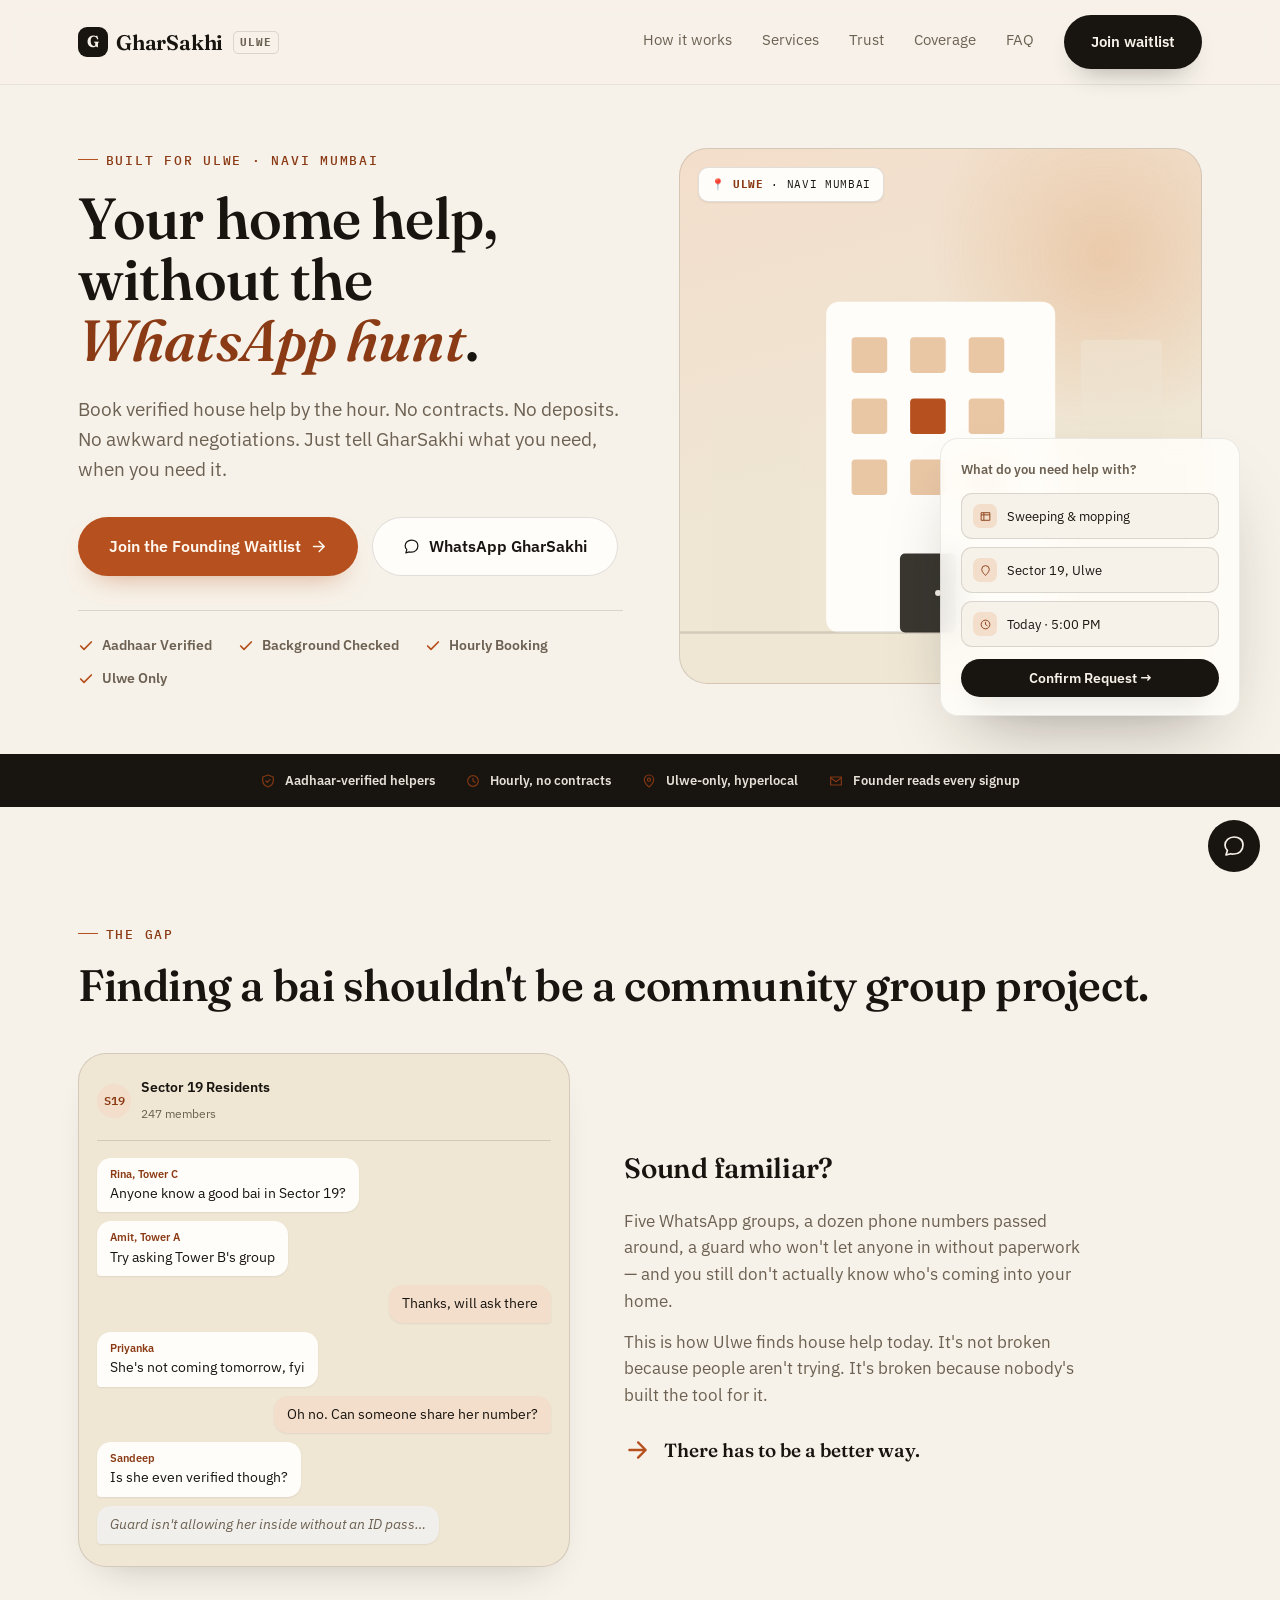
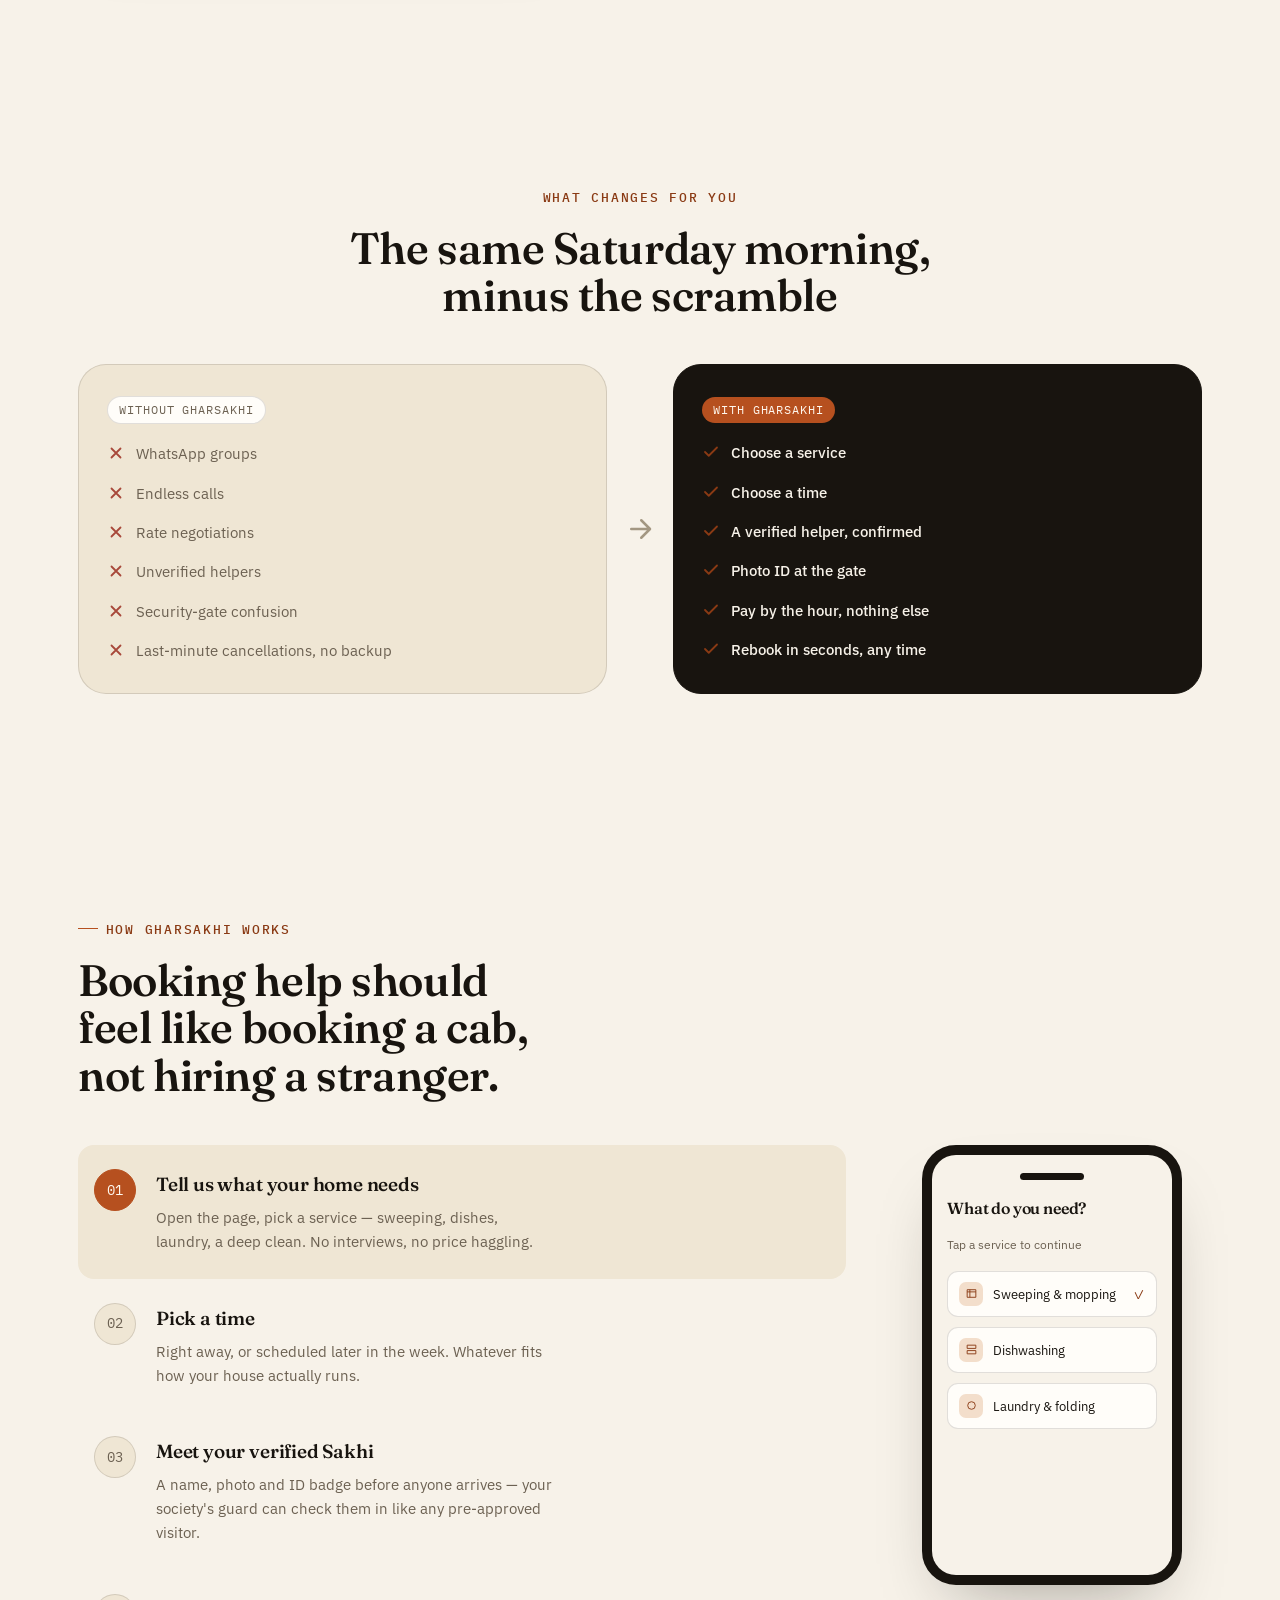
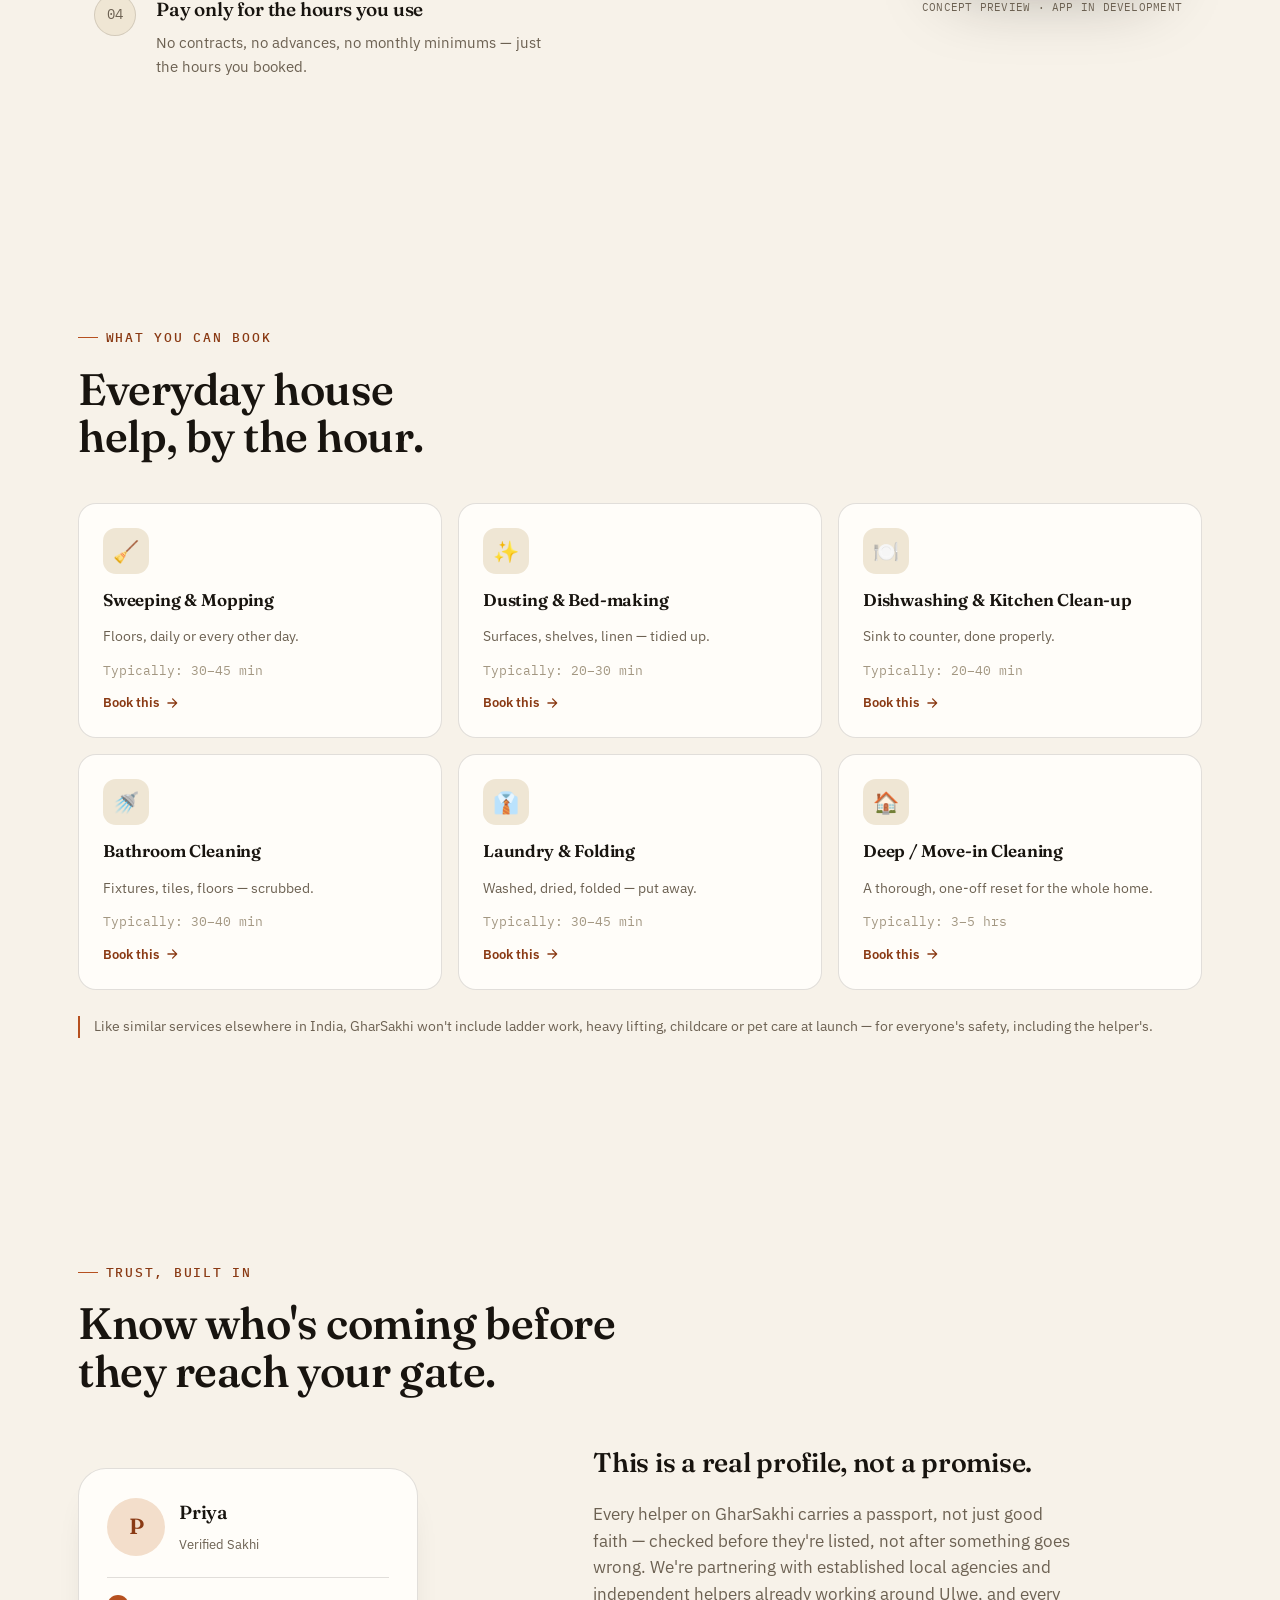
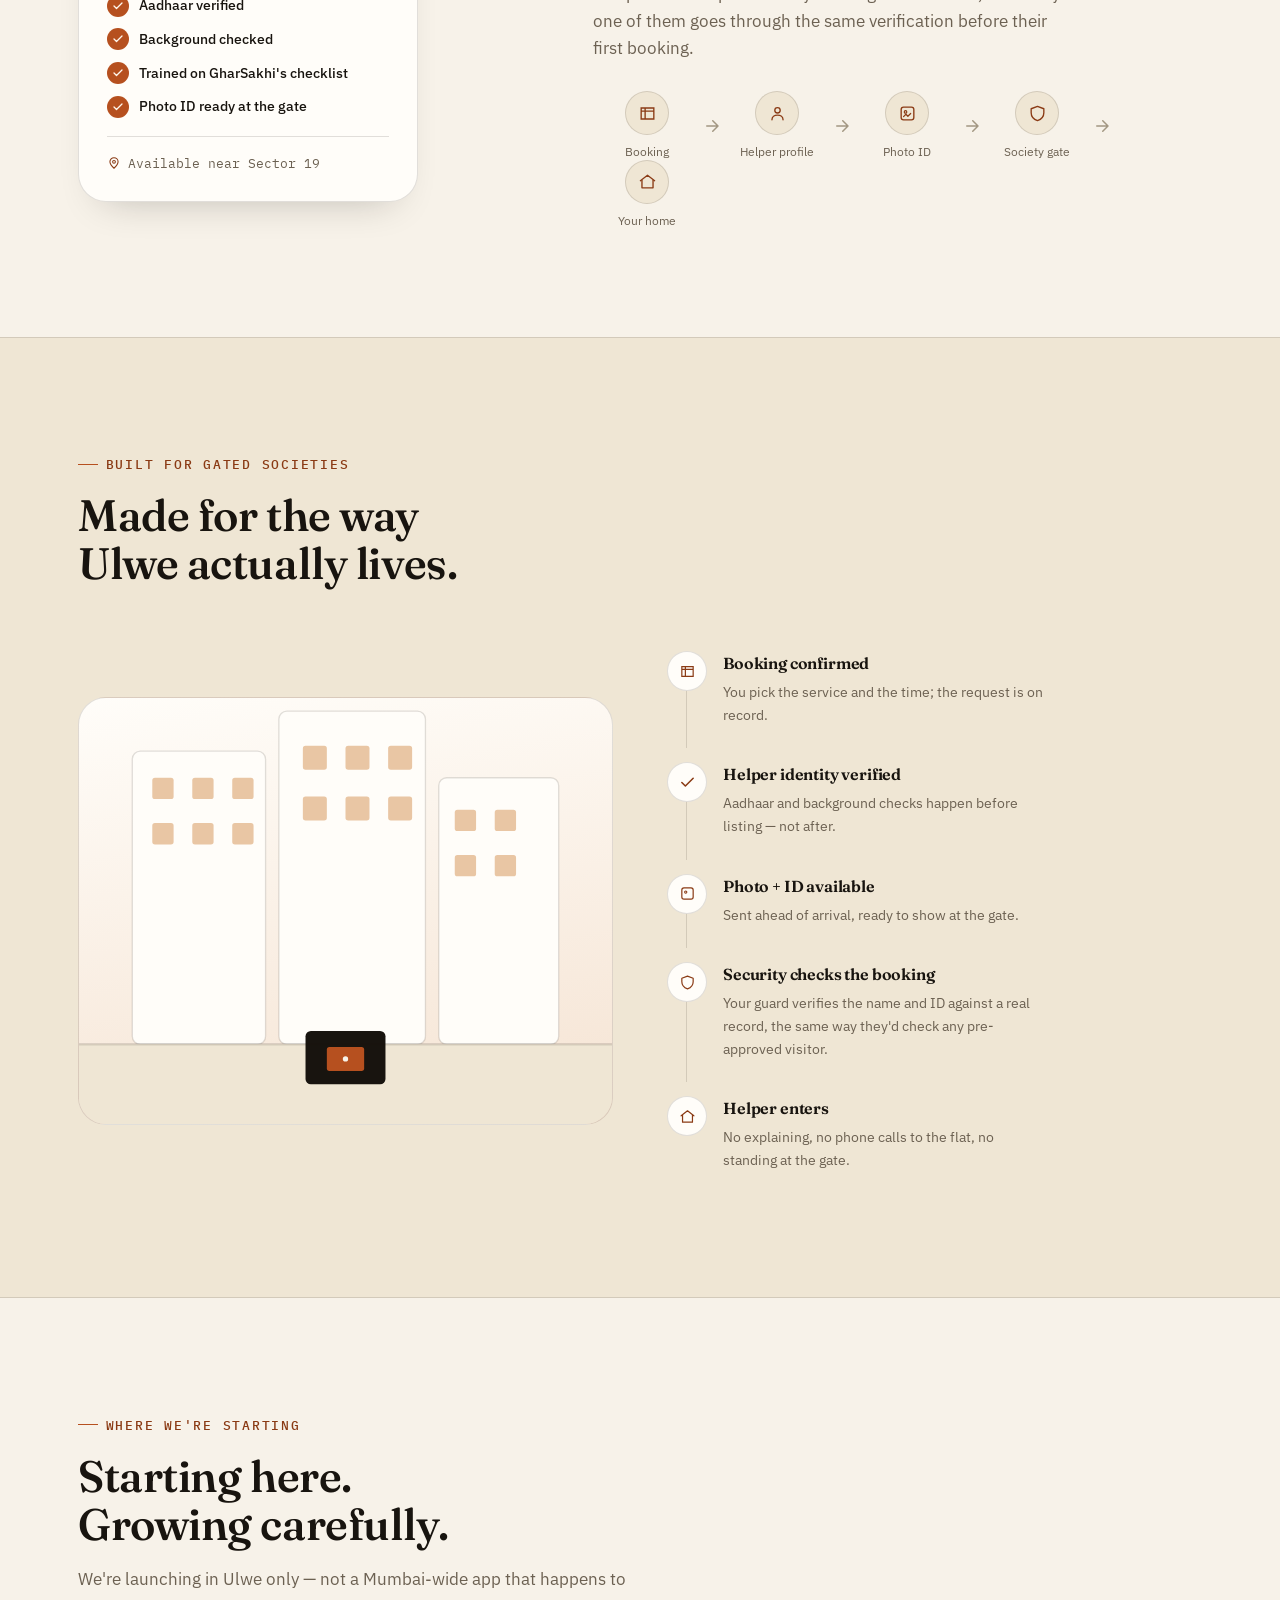
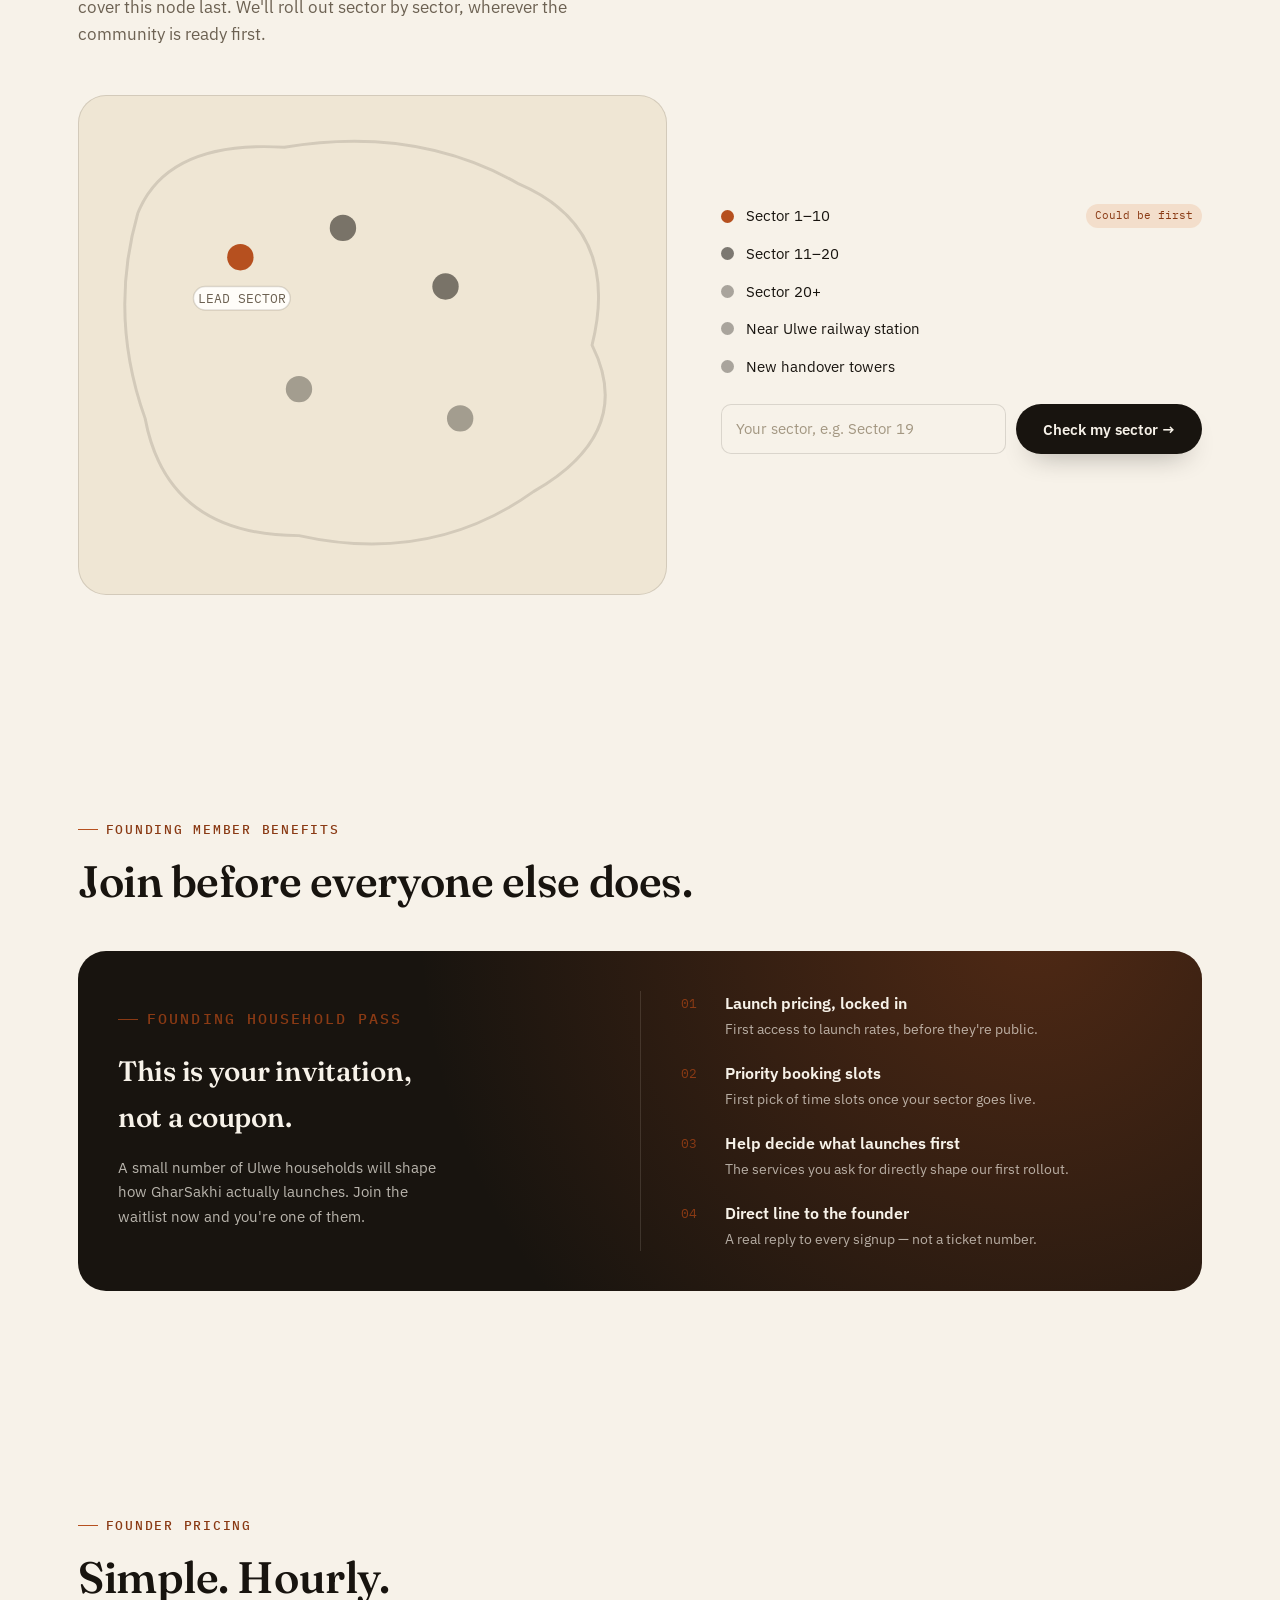
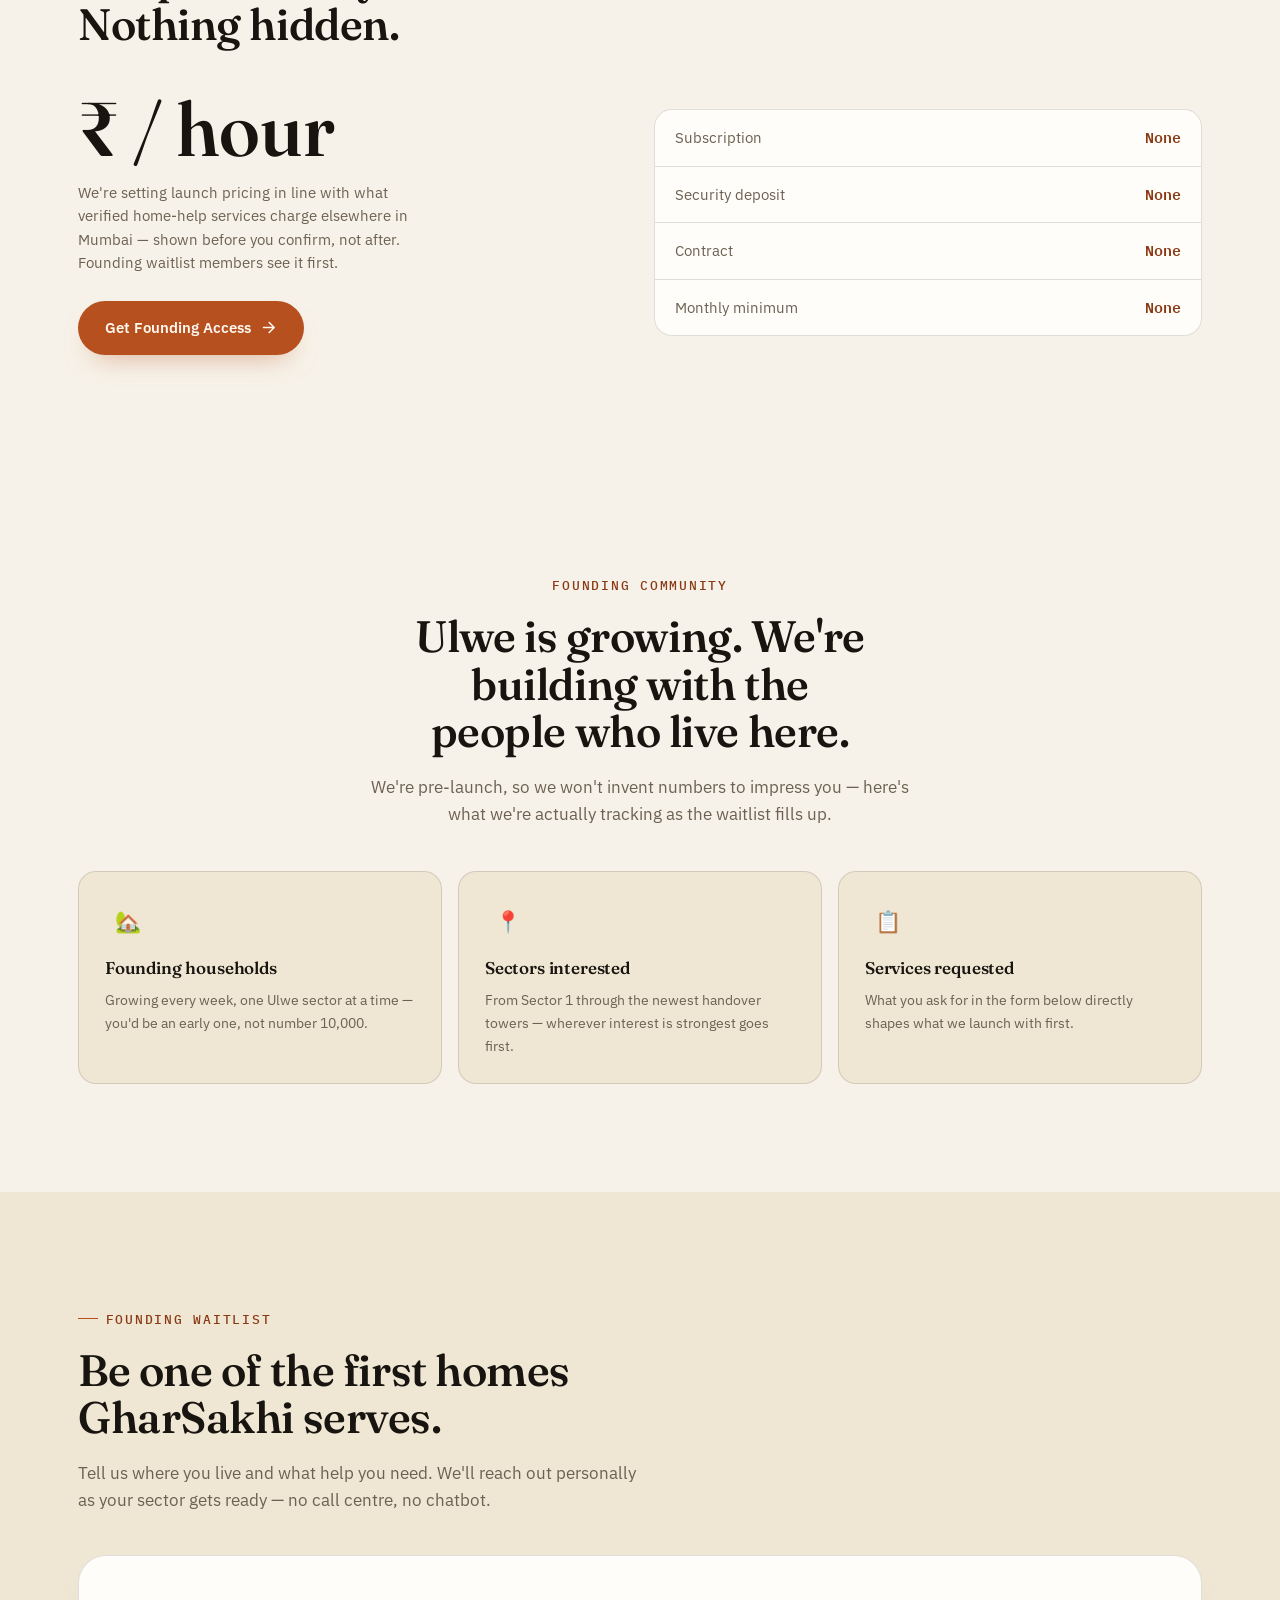
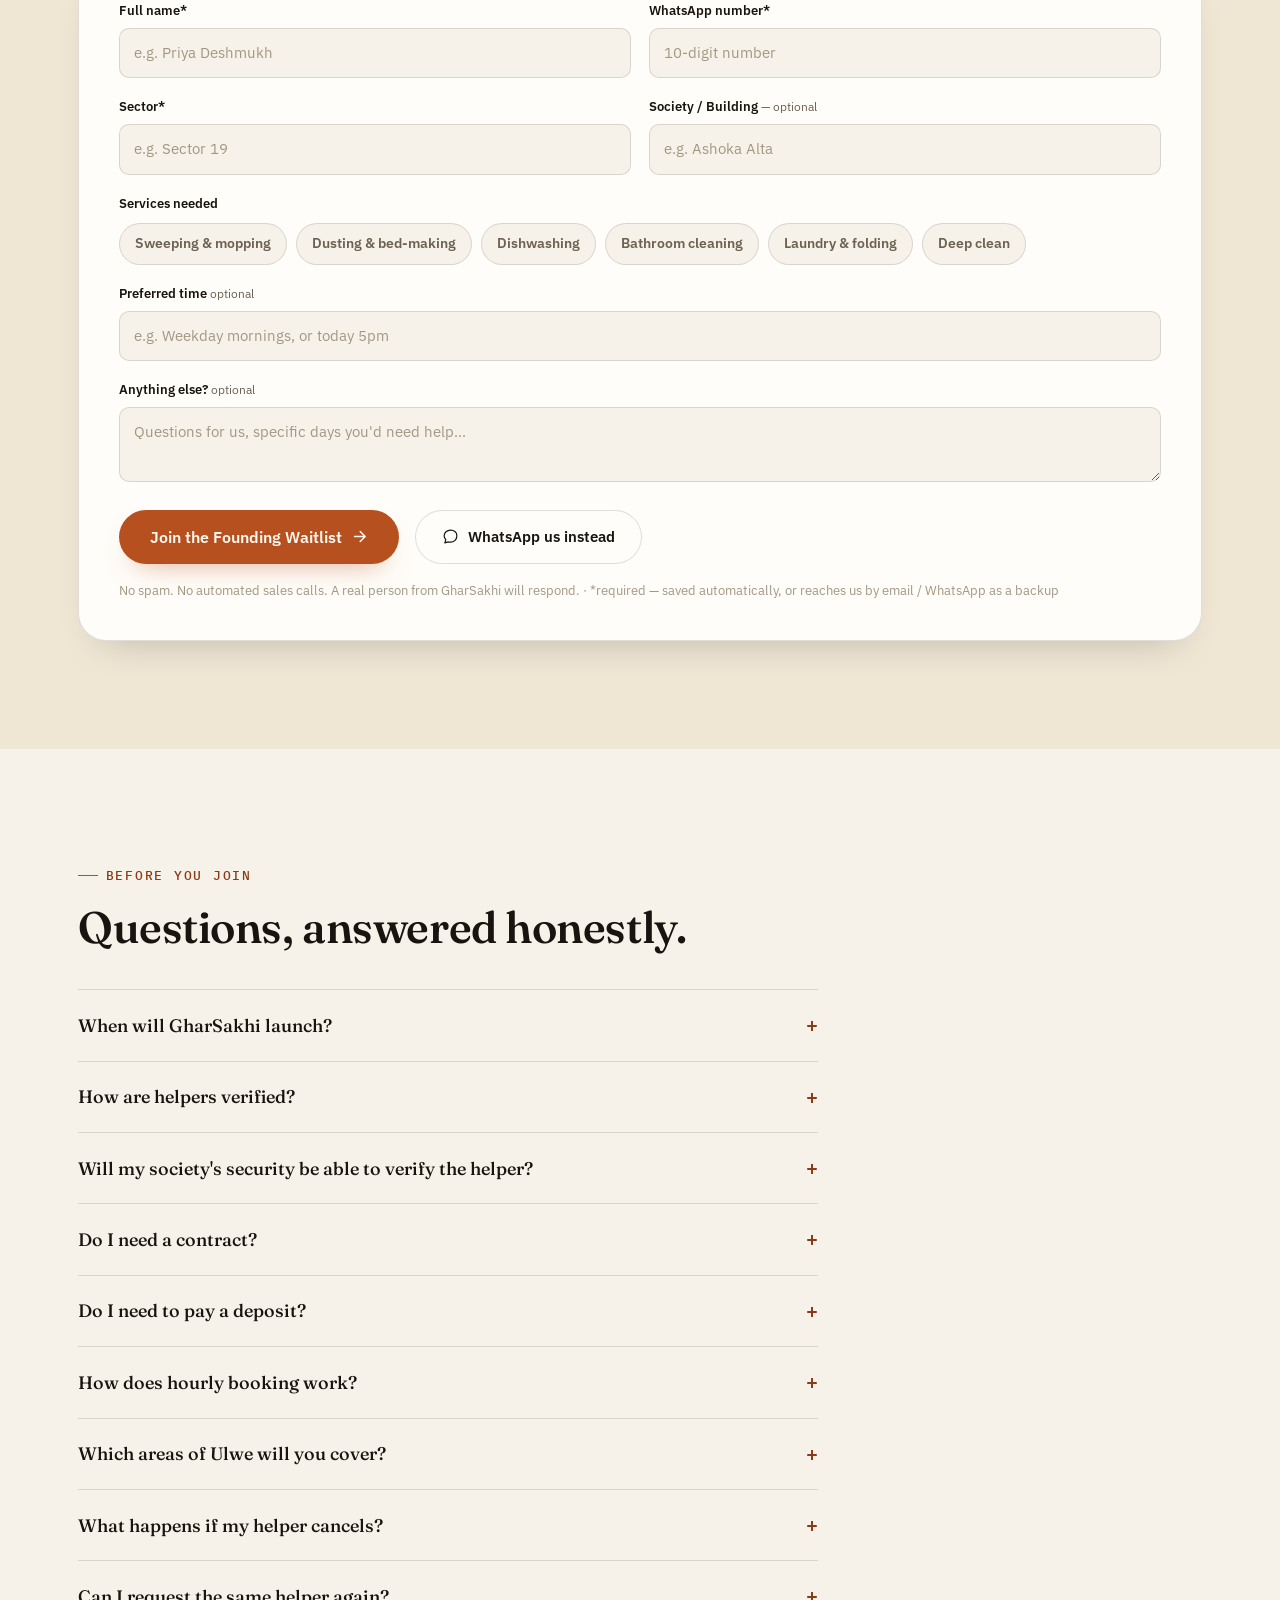
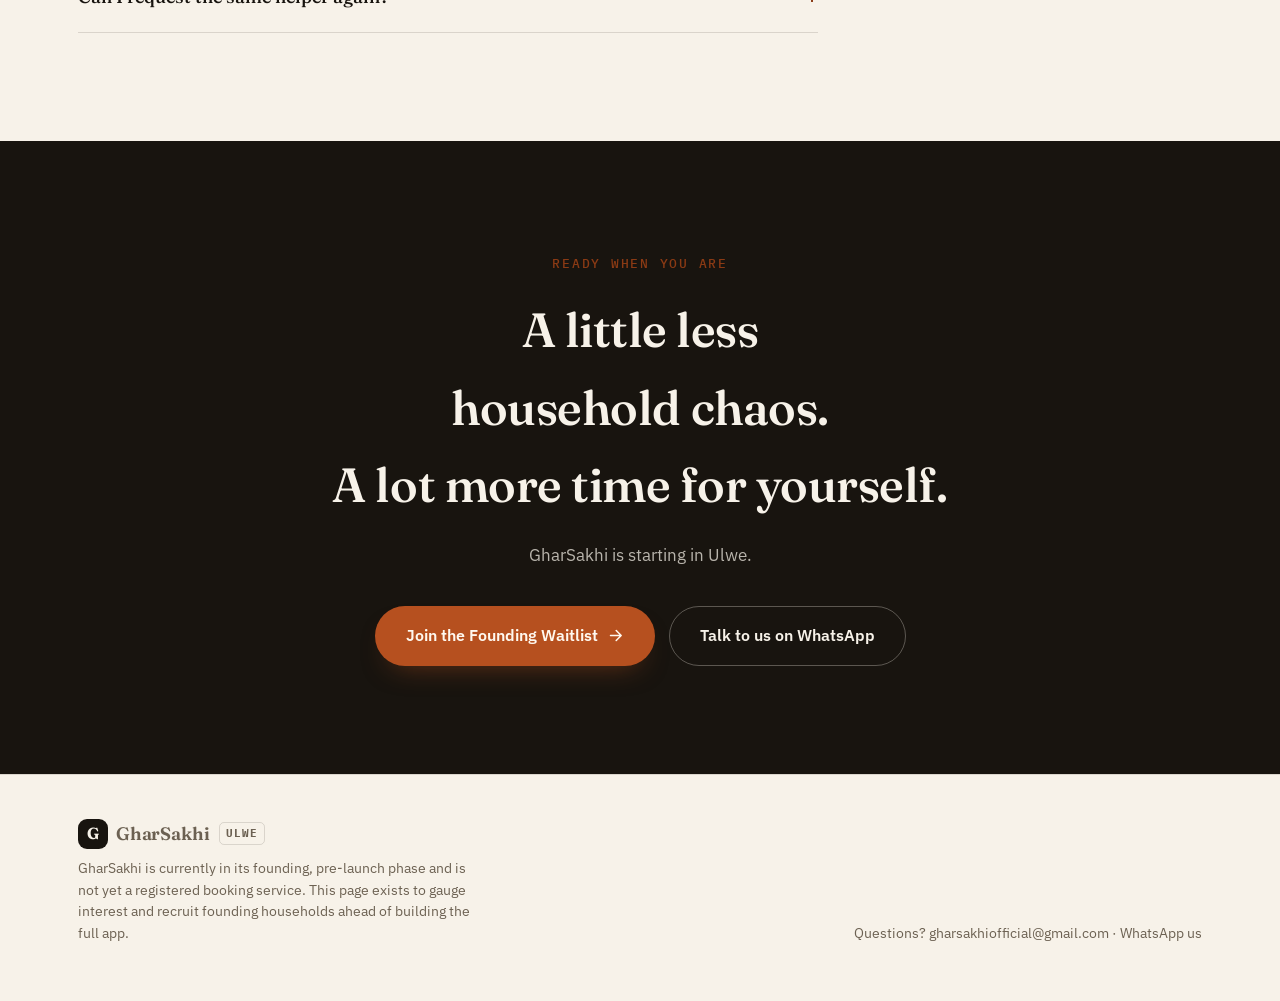
==== commit 1f9a5b72: "Update print statement from 'Hello' to 'Goodbye'" ====
--- a/index.html
+++ b/index.html
@@ -3,569 +3,549 @@
 <head>
 <meta charset="UTF-8">
 <meta name="viewport" content="width=device-width, initial-scale=1.0">
-<title>GharSakhi Ulwe &mdash; Verified house help, on your schedule</title>
-<meta name="description" content="GharSakhi is a founding-phase, on-demand verified house-help booking service for Ulwe, Navi Mumbai. Join the waitlist.">
-<link rel="icon" href="data:image/svg+xml,%3Csvg xmlns=%27http://www.w3.org/2000/svg%27 viewBox=%270 0 100 100%27%3E%3Ctext y=%27.9em%27 font-size=%2790%27%3E%F0%9F%A7%B9%3C/text%3E%3C/svg%3E">
+<title>GharSakhi &mdash; Your home help, without the WhatsApp hunt</title>
+<meta name="description" content="GharSakhi is a founding-phase, hyperlocal home-help booking service for Ulwe, Navi Mumbai. Aadhaar-verified helpers, hourly booking, no contracts. Join the founding waitlist.">
+<meta name="keywords" content="GharSakhi, Ulwe, Navi Mumbai, maid service, house help, domestic help, verified helper, home cleaning Ulwe">
+<link rel="canonical" href="https://vchandanshive34.github.io/Ghar-Sakhi/">
+
+<!-- Open Graph -->
+<meta property="og:type" content="website">
+<meta property="og:site_name" content="GharSakhi">
+<meta property="og:title" content="GharSakhi &mdash; Your home help, without the WhatsApp hunt">
+<meta property="og:description" content="Verified house help, by the hour. No contracts, no deposits. Built only for Ulwe, Navi Mumbai &mdash; join the founding waitlist.">
+<meta property="og:url" content="https://vchandanshive34.github.io/Ghar-Sakhi/">
+<meta property="og:image" content="https://vchandanshive34.github.io/Ghar-Sakhi/og-image.png">
+<meta name="twitter:card" content="summary_large_image">
+<meta name="twitter:title" content="GharSakhi &mdash; Your home help, without the WhatsApp hunt">
+<meta name="twitter:description" content="Verified house help, by the hour. No contracts, no deposits. Built only for Ulwe, Navi Mumbai.">
+
+<link rel="icon" href="data:image/svg+xml,%3Csvg xmlns=%27http://www.w3.org/2000/svg%27 viewBox=%270 0 100 100%27%3E%3Crect width=%27100%27 height=%27100%27 rx=%2722%27 fill=%27%23b6501f%27/%3E%3Ctext x=%2750%27 y=%2768%27 font-size=%2758%27 text-anchor=%27middle%27 fill=%27%23f7f2e9%27 font-family=%27Georgia,serif%27%3EG%3C/text%3E%3C/svg%3E">
+<link rel="apple-touch-icon" href="data:image/svg+xml,%3Csvg xmlns=%27http://www.w3.org/2000/svg%27 viewBox=%270 0 100 100%27%3E%3Crect width=%27100%27 height=%27100%27 rx=%2722%27 fill=%27%23b6501f%27/%3E%3Ctext x=%2750%27 y=%2768%27 font-size=%2758%27 text-anchor=%27middle%27 fill=%27%23f7f2e9%27 font-family=%27Georgia,serif%27%3EG%3C/text%3E%3C/svg%3E">
+
 <link rel="preconnect" href="https://fonts.googleapis.com">
 <link rel="preconnect" href="https://fonts.gstatic.com" crossorigin>
-<link href="https://fonts.googleapis.com/css2?family=Fraunces:opsz,wght@9..144,340;9..144,470;9..144,560&family=IBM+Plex+Sans:wght@400;500;600&family=IBM+Plex+Mono:wght@400;500&display=swap" rel="stylesheet">
+<link href="https://fonts.googleapis.com/css2?family=Fraunces:opsz,wght@9..144,360;9..144,480;9..144,560;9..144,640&family=IBM+Plex+Sans:wght@400;500;600;700&family=IBM+Plex+Mono:wght@400;500&display=swap" rel="stylesheet">
+
 <style>
-/* GharSakhi Ulwe -- stylesheet */
-
-/* ---------- tokens ---------- */
-  :root{
-    --paper:#eef1e8;
-    --panel:#e3e7d9;
-    --panel-line:#cfd4c1;
-    --ink:#182620;
-    --ink-soft:#4c5a51;
-    --moss:#2f5d50;
-    --moss-strong:#1f433a;
-    --moss-tint:#d9e4dc;
-    --marigold:#c96a12;
-    --marigold-strong:#a3540a;
-    --marigold-tint:#f4e2c8;
-    --creek:#3f7178;
-    --line:rgba(24,38,32,0.15);
-    --shadow:0 1px 0 rgba(24,38,32,0.06);
-    --radius:14px;
-    --maxw:1100px;
+/* ==========================================================================
+   GharSakhi -- v2 redesign. A hyperlocal, premium-consumer landing page.
+   Ivory + near-black charcoal + one terracotta accent. No stock photos --
+   everything visual is illustrated (SVG / CSS) so the file stays
+   self-contained and nothing breaks on a plain GitHub upload.
+   ========================================================================== */
+
+:root{
+  --paper:#f7f2e9;
+  --paper-deep:#efe6d4;
+  --card:#fffdf9;
+  --ink:#18140f;
+  --ink-soft:#6c6152;
+  --ink-faint:#a39782;
+  --accent:#b6501f;
+  --accent-deep:#8a3a14;
+  --accent-tint:#f3decb;
+  --accent-tint-strong:#e9c6a4;
+  --line:rgba(24,20,15,0.13);
+  --line-soft:rgba(24,20,15,0.07);
+  --shadow-sm:0 1px 2px rgba(24,20,15,0.07);
+  --shadow-md:0 20px 40px -26px rgba(24,20,15,0.30);
+  --shadow-lg:0 34px 70px -32px rgba(24,20,15,0.38);
+  --radius-sm:10px;
+  --radius-md:18px;
+  --radius-lg:28px;
+  --maxw:1180px;
+  --ease:cubic-bezier(.22,.85,.25,1);
+}
+@media (prefers-color-scheme: dark){
+  :root:not([data-theme="light"]){
+    --paper:#161209;
+    --paper-deep:#1e1810;
+    --card:#211a12;
+    --ink:#f4ece0;
+    --ink-soft:#bfb09b;
+    --ink-faint:#8c7d68;
+    --accent:#e68e51;
+    --accent-deep:#f3ac79;
+    --accent-tint:#3a2714;
+    --accent-tint-strong:#4a3119;
+    --line:rgba(244,236,224,0.14);
+    --line-soft:rgba(244,236,224,0.08);
+    --shadow-sm:0 1px 2px rgba(0,0,0,0.4);
+    --shadow-md:0 20px 40px -26px rgba(0,0,0,0.55);
+    --shadow-lg:0 34px 70px -32px rgba(0,0,0,0.6);
   }
-  @media (prefers-color-scheme: dark){
-    :root:not([data-theme="light"]){
-      --paper:#111a15;
-      --panel:#182620;
-      --panel-line:#2a3a32;
-      --ink:#eae7db;
-      --ink-soft:#a9b3a6;
-      --moss:#7cb1a0;
-      --moss-strong:#9fcabc;
-      --moss-tint:#1d2e27;
-      --marigold:#e79a49;
-      --marigold-strong:#f4b876;
-      --marigold-tint:#2c2418;
-      --creek:#7fb8bd;
-      --line:rgba(234,231,219,0.14);
-      --shadow:0 1px 0 rgba(0,0,0,0.3);
-    }
+}
+:root[data-theme="dark"]{
+  --paper:#161209;
+  --paper-deep:#1e1810;
+  --card:#211a12;
+  --ink:#f4ece0;
+  --ink-soft:#bfb09b;
+  --ink-faint:#8c7d68;
+  --accent:#e68e51;
+  --accent-deep:#f3ac79;
+  --accent-tint:#3a2714;
+  --accent-tint-strong:#4a3119;
+  --line:rgba(244,236,224,0.14);
+  --line-soft:rgba(244,236,224,0.08);
+  --shadow-sm:0 1px 2px rgba(0,0,0,0.4);
+  --shadow-md:0 20px 40px -26px rgba(0,0,0,0.55);
+  --shadow-lg:0 34px 70px -32px rgba(0,0,0,0.6);
+}
+
+*{box-sizing:border-box;}
+html{-webkit-text-size-adjust:100%; scroll-behavior:auto;}
+@media (prefers-reduced-motion:no-preference){ html{ scroll-behavior:smooth; } }
+body{
+  margin:0; background:var(--paper); color:var(--ink);
+  font-family:"IBM Plex Sans", ui-sans-serif, system-ui, -apple-system, "Segoe UI", sans-serif;
+  font-size:16.5px; line-height:1.62; -webkit-font-smoothing:antialiased;
+}
+h1,h2,h3,h4{ font-family:"Fraunces", ui-serif, Georgia, serif; font-weight:560; color:var(--ink); text-wrap:balance; margin:0; letter-spacing:-0.01em; }
+p{ margin:0; }
+a{ color:var(--accent-deep); text-decoration:none; }
+img,svg{ max-width:100%; display:block; }
+:focus-visible{ outline:2px solid var(--accent); outline-offset:3px; border-radius:4px; }
+.mono{ font-family:"IBM Plex Mono", ui-monospace, "SF Mono", Menlo, monospace; }
+.wrap{ max-width:var(--maxw); margin:0 auto; padding:0 28px; }
+section{ padding:108px 0; position:relative; }
+@media (max-width:880px){ section{ padding:72px 0; } }
+.sr-only{ position:absolute; width:1px; height:1px; overflow:hidden; clip:rect(0 0 0 0); white-space:nowrap; }
+
+.eyebrow{
+  font-family:"IBM Plex Mono", monospace; font-size:12.5px; letter-spacing:0.14em; text-transform:uppercase;
+  color:var(--accent-deep); display:inline-flex; align-items:center; gap:.6em; margin:0 0 18px; font-weight:500;
+}
+.eyebrow::before{ content:""; width:20px; height:1px; background:var(--accent); display:inline-block; }
+.sec-head{ max-width:62ch; }
+.sec-title{ font-size:clamp(28px,4.2vw,44px); line-height:1.08; }
+.sec-sub{ margin:18px 0 0; max-width:56ch; font-size:17px; color:var(--ink-soft); }
+.sec-head.center{ margin:0 auto; text-align:center; }
+.sec-head.center .eyebrow{ justify-content:center; }
+.sec-head.center .eyebrow::before{ display:none; }
+.sec-head.center .sec-sub{ margin-inline:auto; }
+
+@media (prefers-reduced-motion:no-preference){
+  .reveal{ opacity:0; transform:translateY(18px); transition:opacity .7s var(--ease), transform .7s var(--ease); }
+  .reveal.in{ opacity:1; transform:none; }
+}
+
+/* ---------- buttons ---------- */
+.btn{
+  font-family:"IBM Plex Sans", sans-serif; font-weight:600; font-size:15px;
+  border-radius:999px; padding:14px 26px; border:1px solid transparent;
+  cursor:pointer; text-decoration:none; display:inline-flex; align-items:center; gap:9px; white-space:nowrap;
+  position:relative; overflow:hidden; transition:transform .22s ease, box-shadow .22s ease, background .22s ease, border-color .22s ease, color .22s ease;
+}
+.btn svg{ width:17px; height:17px; flex:none; }
+.btn:active{ transform:scale(.96); }
+.btn-primary{ background:var(--ink); color:var(--paper); box-shadow:0 14px 28px -16px rgba(24,20,15,0.45); }
+.btn-primary:hover{ background:var(--accent-deep); transform:translateY(-1px); box-shadow:0 18px 32px -14px rgba(138,58,20,0.5); }
+.btn-accent{ background:var(--accent); color:#fff8ef; box-shadow:0 14px 28px -16px rgba(182,80,31,0.55); }
+.btn-accent:hover{ background:var(--accent-deep); transform:translateY(-1px); }
+.btn-ghost{ background:transparent; color:var(--ink); border-color:var(--line); }
+.btn-ghost:hover{ border-color:var(--accent); color:var(--accent-deep); }
+.btn-whatsapp{ background:var(--card); color:var(--ink); border-color:var(--line); }
+.btn-whatsapp:hover{ border-color:var(--accent); color:var(--accent-deep); }
+.btn-lg{ padding:16px 30px; font-size:16px; }
+.btn-sm{ padding:9px 16px; font-size:13.5px; }
+.btn-block{ width:100%; justify-content:center; }
+
+/* ---------- nav ---------- */
+header.site{
+  position:sticky; top:0; z-index:60;
+  background:color-mix(in srgb, var(--paper) 86%, transparent);
+  backdrop-filter:blur(10px); -webkit-backdrop-filter:blur(10px);
+  border-bottom:1px solid var(--line-soft);
+}
+.navbar{ max-width:var(--maxw); margin:0 auto; padding:15px 28px; display:flex; align-items:center; justify-content:space-between; gap:16px; }
+.brand{ display:flex; align-items:center; gap:8px; font-family:"Fraunces",serif; font-weight:620; font-size:21px; letter-spacing:-0.01em; }
+.brand .mark{ width:30px;height:30px;border-radius:9px; background:var(--ink); color:var(--paper); display:flex; align-items:center; justify-content:center; font-size:16px; font-weight:700; flex:none; }
+.brand .loc{ font-family:"IBM Plex Mono",monospace; font-size:10.5px; letter-spacing:.08em; color:var(--ink-soft); border:1px solid var(--line); border-radius:5px; padding:2px 6px; text-transform:uppercase; margin-left:2px; }
+nav.links{ display:flex; gap:30px; align-items:center; font-size:14.5px; }
+nav.links a:not(.btn){ color:var(--ink-soft); position:relative; padding-bottom:4px; transition:color .2s ease; }
+nav.links a:not(.btn)::after{ content:""; position:absolute; left:0; right:100%; bottom:0; height:2px; background:var(--accent); transition:right .28s var(--ease); }
+nav.links a:not(.btn):hover{ color:var(--ink); }
+nav.links a:not(.btn):hover::after{ right:0; }
+@media (max-width:860px){ nav.links a.hide-narrow{ display:none; } }
+.nav-burger{ display:none; }
+@media (max-width:640px){
+  .navbar .btn-primary.hide-mobile-btn{ display:none; }
+}
+
+/* ---------- hero ---------- */
+.hero{ padding:56px 0 0; overflow:hidden; }
+.hero-grid{ display:grid; grid-template-columns:1.02fr 0.98fr; gap:56px; align-items:center; padding-bottom:64px; }
+@media (max-width:940px){ .hero-grid{ grid-template-columns:1fr; gap:44px; } }
+.hero-copy > *{ opacity:0; transform:translateY(16px); }
+@media (prefers-reduced-motion:no-preference){
+  .hero-copy > *{ animation:heroRise .75s var(--ease) forwards; }
+  .hero-copy > *:nth-child(1){ animation-delay:.02s; }
+  .hero-copy > *:nth-child(2){ animation-delay:.1s; }
+  .hero-copy > *:nth-child(3){ animation-delay:.2s; }
+  .hero-copy > *:nth-child(4){ animation-delay:.3s; }
+  .hero-copy > *:nth-child(5){ animation-delay:.4s; }
+}
+@media (prefers-reduced-motion:reduce){ .hero-copy > *{ opacity:1; transform:none; } }
+@keyframes heroRise{ to{ opacity:1; transform:none; } }
+
+.hero h1{ font-size:clamp(34px,5.4vw,58px); line-height:1.05; letter-spacing:-0.015em; }
+.hero h1 em{ font-style:italic; color:var(--accent-deep); }
+.hero p.lede{ margin:24px 0 0; max-width:50ch; font-size:18.5px; color:var(--ink-soft); }
+.hero-ctas{ display:flex; gap:14px; flex-wrap:wrap; margin-top:32px; }
+.hero-trust{ display:flex; flex-wrap:wrap; gap:11px 26px; margin-top:34px; padding-top:24px; border-top:1px solid var(--line); }
+.hero-trust span{ display:inline-flex; align-items:center; gap:8px; font-size:13.5px; font-weight:600; color:var(--ink-soft); }
+.hero-trust svg{ width:16px; height:16px; color:var(--accent); flex:none; }
+
+.hero-stage{ position:relative; aspect-ratio:4/4.1; isolation:isolate; }
+@media (max-width:640px){ .hero-stage{ aspect-ratio:1/1.02; } }
+.hero-art{
+  position:absolute; inset:0; border-radius:var(--radius-lg); overflow:hidden;
+  background:linear-gradient(165deg, var(--accent-tint) 0%, var(--paper-deep) 62%);
+  border:1px solid var(--line);
+}
+.hero-art svg.home-illustration{ position:absolute; inset:0; width:100%; height:100%; }
+.hero-glow{ position:absolute; width:65%; aspect-ratio:1; border-radius:50%; z-index:0; background:radial-gradient(circle, var(--accent-tint-strong) 0%, transparent 72%); top:-12%; right:-14%; opacity:.85; filter:blur(4px); }
+@media (prefers-reduced-motion:no-preference){ .hero-glow{ animation:driftGlow 10s ease-in-out infinite alternate; } }
+@keyframes driftGlow{ from{ transform:translate(0,0) scale(1); } to{ transform:translate(-7%,6%) scale(1.1); } }
+@media (prefers-reduced-motion:no-preference){
+  .win rect{ animation:twinkle 4s ease-in-out infinite; }
+  .win rect:nth-child(2n){ animation-delay:.6s; }
+  .win rect:nth-child(3n){ animation-delay:1.3s; }
+}
+@keyframes twinkle{ 0%,100%{ opacity:.5; } 50%{ opacity:1; } }
+
+/* floating booking card */
+.booking-card{
+  position:absolute; left:50%; bottom:-6%; transform:translateX(-50%);
+  width:min(300px, 82%); background:color-mix(in srgb, var(--card) 88%, transparent);
+  backdrop-filter:blur(14px); -webkit-backdrop-filter:blur(14px);
+  border:1px solid color-mix(in srgb, var(--ink) 8%, transparent);
+  border-radius:var(--radius-md); box-shadow:var(--shadow-lg); padding:20px 20px 18px; z-index:2;
+}
+@media (prefers-reduced-motion:no-preference){ .booking-card{ animation:floatCard 6s ease-in-out infinite; } }
+@keyframes floatCard{ 0%,100%{ transform:translateX(-50%) translateY(0); } 50%{ transform:translateX(-50%) translateY(-10px); } }
+.booking-card .bc-title{ font-size:13px; font-weight:600; color:var(--ink-soft); margin-bottom:13px; }
+.booking-card .bc-row{
+  display:flex; align-items:center; gap:10px; padding:10px 11px; margin-bottom:8px; font-size:13px;
+  background:var(--paper); border:1px solid var(--line); border-radius:11px; color:var(--ink);
+}
+.booking-card .bc-row .bc-ic{ width:24px;height:24px;border-radius:7px; background:var(--accent-tint); color:var(--accent-deep); display:flex; align-items:center; justify-content:center; flex:none; }
+.booking-card .bc-row .bc-ic svg{ width:13px;height:13px; }
+.booking-card .bc-cta{ margin-top:4px; }
+@media (max-width:640px){ .booking-card{ position:static; transform:none; margin:-54px auto 0; width:min(320px,92%); } }
+@media (prefers-reduced-motion:no-preference){ .booking-card{ } }
+.pin-float{
+  position:absolute; top:18px; left:18px; background:var(--card); border:1px solid var(--line);
+  border-radius:10px; padding:8px 12px; font-family:"IBM Plex Mono",monospace; font-size:11px; letter-spacing:.06em;
+  text-transform:uppercase; box-shadow:var(--shadow-sm); z-index:2;
+}
+.pin-float b{ color:var(--accent-deep); }
+
+/* ---------- credibility strip ---------- */
+.credibility-strip{ background:var(--ink); color:var(--paper); }
+.credibility-strip .wrap{ padding:16px 28px; display:flex; flex-wrap:wrap; gap:12px 30px; justify-content:center; align-items:center; }
+.credibility-strip .cfact{ display:inline-flex; align-items:center; gap:9px; font-size:13px; font-weight:600; white-space:nowrap; opacity:.92; }
+.credibility-strip .cfact svg{ width:16px; height:16px; flex:none; color:var(--accent-deep); }
+@media (max-width:700px){ .credibility-strip .wrap{ justify-content:flex-start; overflow-x:auto; flex-wrap:nowrap; } }
+
+/* ---------- problem: WhatsApp chaos ---------- */
+.chaos-wrap{ display:grid; grid-template-columns:0.92fr 1.08fr; gap:54px; align-items:center; margin-top:44px; }
+@media (max-width:940px){ .chaos-wrap{ grid-template-columns:1fr; gap:36px; } }
+.chat-mock{
+  background:var(--paper-deep); border:1px solid var(--line); border-radius:var(--radius-lg);
+  padding:22px 18px; display:flex; flex-direction:column; gap:9px; box-shadow:var(--shadow-md);
+}
+.chat-mock .chat-head{ display:flex; align-items:center; gap:10px; padding-bottom:14px; margin-bottom:8px; border-bottom:1px solid var(--line); }
+.chat-mock .chat-head .gp-ic{ width:34px;height:34px;border-radius:50%; background:var(--accent-tint); color:var(--accent-deep); display:flex; align-items:center; justify-content:center; font-family:"IBM Plex Mono",monospace; font-size:12px; font-weight:600; }
+.chat-mock .chat-head b{ font-family:"IBM Plex Sans",sans-serif; font-size:14px; font-weight:600; display:block; }
+.chat-mock .chat-head span{ font-size:12px; color:var(--ink-soft); }
+.bubble{ max-width:82%; padding:9px 13px; border-radius:14px; font-size:13.5px; line-height:1.45; box-shadow:var(--shadow-sm); }
+.bubble .who{ display:block; font-size:10.5px; font-weight:600; color:var(--accent-deep); margin-bottom:2px; }
+.bubble.in{ align-self:flex-start; background:var(--card); border-bottom-left-radius:4px; }
+.bubble.out{ align-self:flex-end; background:var(--accent-tint); border-bottom-right-radius:4px; }
+.bubble.warn{ align-self:flex-start; background:color-mix(in srgb, var(--ink) 6%, var(--card)); border-bottom-left-radius:4px; font-style:italic; color:var(--ink-soft); }
+.chaos-copy h3{ font-size:clamp(22px,2.8vw,28px); margin-bottom:16px; }
+.chaos-copy p{ color:var(--ink-soft); font-size:16.5px; max-width:46ch; }
+.chaos-arrow{ display:flex; align-items:center; gap:14px; margin:26px 0 8px; }
+.chaos-arrow svg{ width:26px; height:26px; color:var(--accent); flex:none; }
+.chaos-arrow b{ font-family:"Fraunces",serif; font-size:19px; font-weight:560; }
+
+/* ---------- before / after ---------- */
+.compare-grid{ display:grid; grid-template-columns:1fr auto 1fr; gap:0; margin-top:44px; align-items:stretch; }
+@media (max-width:820px){ .compare-grid{ grid-template-columns:1fr; gap:18px; } }
+.compare-col{ border-radius:var(--radius-lg); padding:30px 28px; border:1px solid var(--line); }
+.compare-col.before{ background:var(--paper-deep); }
+.compare-col.after{ background:var(--ink); color:var(--paper); border-color:var(--ink); }
+.compare-label{ font-family:"IBM Plex Mono",monospace; font-size:11.5px; letter-spacing:.08em; text-transform:uppercase; display:inline-block; margin-bottom:18px; padding:4px 11px; border-radius:999px; }
+.compare-col.before .compare-label{ background:var(--card); color:var(--ink-soft); border:1px solid var(--line); }
+.compare-col.after .compare-label{ background:var(--accent); color:#fff8ef; }
+.compare-col ul{ list-style:none; margin:0; padding:0; display:flex; flex-direction:column; gap:15px; }
+.compare-col li{ display:flex; gap:11px; align-items:flex-start; font-size:15px; }
+.compare-col.before li{ color:var(--ink-soft); }
+.compare-col.after li{ color:var(--paper); font-weight:500; }
+.compare-col li svg{ width:18px; height:18px; flex:none; margin-top:2px; }
+.compare-col.before li svg{ color:#a8483a; }
+.compare-col.after li svg{ color:var(--accent-deep); }
+.compare-mid{ display:flex; align-items:center; justify-content:center; padding:0 18px; }
+.compare-mid svg{ width:30px; height:30px; color:var(--ink-faint); }
+@media (max-width:820px){ .compare-mid{ display:none; } }
+
+/* ---------- how it works (journey) ---------- */
+.journey{ display:grid; grid-template-columns:1fr 300px; gap:56px; align-items:start; margin-top:46px; }
+@media (max-width:940px){ .journey{ grid-template-columns:1fr; } }
+.journey-steps{ display:flex; flex-direction:column; }
+.jstep{ display:flex; gap:20px; padding:24px 16px; border-radius:16px; cursor:pointer; transition:background .35s ease, padding-left .35s ease; align-items:flex-start; }
+.jstep .jnum{ flex:none; width:42px; height:42px; border-radius:50%; background:var(--paper-deep); border:1px solid var(--line); color:var(--ink-soft); font-family:"IBM Plex Mono",monospace; font-size:14px; display:flex; align-items:center; justify-content:center; transition:background .35s ease, color .35s ease, border-color .35s ease; }
+.jstep h3{ font-size:19px; margin:0 0 6px; font-weight:560; }
+.jstep p{ margin:0; color:var(--ink-soft); font-size:15px; max-width:44ch; }
+.jstep.active{ background:var(--paper-deep); }
+.jstep.active .jnum{ background:var(--accent); border-color:var(--accent); color:#fff8ef; }
+
+.journey-phone{ position:sticky; top:110px; }
+.phone-frame{ width:100%; max-width:260px; margin:0 auto; border:10px solid var(--ink); border-radius:34px; background:var(--ink); box-shadow:var(--shadow-lg); }
+.phone-screen{ background:var(--paper); border-radius:24px; padding:18px 15px 22px; min-height:420px; position:relative; overflow:hidden; }
+.phone-notch{ width:64px; height:7px; border-radius:6px; background:var(--ink); margin:0 auto 16px; }
+.pscreen{ display:none; flex-direction:column; gap:10px; }
+.pscreen.active{ display:flex; }
+@media (prefers-reduced-motion:no-preference){ .pscreen.active{ animation:pscreenIn .45s var(--ease); } }
+@keyframes pscreenIn{ from{ opacity:0; transform:translateY(8px); } to{ opacity:1; transform:none; } }
+.pscreen h4{ font-family:"Fraunces",serif; font-size:16px; margin:0 0 4px; font-weight:560; }
+.pscreen .phint{ font-size:11.5px; color:var(--ink-soft); margin-bottom:6px; }
+.prow{ display:flex; align-items:center; gap:10px; padding:10px 11px; background:var(--card); border:1px solid var(--line); border-radius:11px; font-size:12.5px; }
+.prow .pdot{ width:24px;height:24px;border-radius:7px; background:var(--accent-tint); color:var(--accent-deep); display:flex; align-items:center; justify-content:center; flex:none; }
+.prow .pdot svg{ width:13px;height:13px; }
+.prow .pcheck{ margin-left:auto; color:var(--accent-deep); }
+.pface{ width:40px;height:40px;border-radius:50%; background:var(--accent-tint); color:var(--accent-deep); display:flex; align-items:center; justify-content:center; font-family:"Fraunces",serif; font-weight:600; flex:none; }
+.pcta{ margin-top:auto; background:var(--ink); color:var(--paper); text-align:center; padding:12px; border-radius:11px; font-size:13px; font-weight:600; }
+.phone-caption{ text-align:center; margin-top:14px; font-size:11px; color:var(--ink-soft); font-family:"IBM Plex Mono",monospace; letter-spacing:.02em; }
+
+/* ---------- services ---------- */
+.svc-grid{ display:grid; grid-template-columns:repeat(3,1fr); gap:16px; margin-top:42px; }
+@media (max-width:860px){ .svc-grid{ grid-template-columns:1fr 1fr; } }
+@media (max-width:560px){ .svc-grid{ grid-template-columns:1fr; } }
+.svc-card{
+  border:1px solid var(--line); border-radius:var(--radius-md); padding:24px; background:var(--card);
+  display:flex; flex-direction:column; gap:12px; cursor:pointer; text-align:left; font:inherit; color:inherit;
+  transition:transform .3s var(--ease), box-shadow .3s ease, border-color .3s ease;
+}
+.svc-card:hover{ transform:translateY(-5px); box-shadow:var(--shadow-md); border-color:var(--accent); }
+.svc-card.picked{ border-color:var(--accent); background:var(--accent-tint); }
+.svc-ic{ width:46px;height:46px;border-radius:13px; background:var(--paper-deep); display:flex; align-items:center; justify-content:center; font-size:21px; }
+.svc-card.picked .svc-ic{ background:var(--card); }
+.svc-card h4{ margin:0; font-size:17px; font-weight:620; }
+.svc-card .svc-desc{ margin:0; font-size:14px; color:var(--ink-soft); }
+.svc-card .svc-use{ margin:0; font-size:12.5px; color:var(--ink-faint); font-family:"IBM Plex Mono",monospace; }
+.svc-card .svc-pick{ margin-top:auto; font-size:13px; font-weight:600; color:var(--accent-deep); display:inline-flex; align-items:center; gap:6px; }
+.svc-card .svc-pick svg{ width:14px;height:14px; transition:transform .25s ease; }
+.svc-card:hover .svc-pick svg{ transform:translateX(3px); }
+.svc-note{ margin-top:26px; font-size:13.5px; color:var(--ink-soft); border-left:2px solid var(--accent); padding-left:14px; }
+
+/* ---------- trust: verified sakhi ---------- */
+.trust-grid{ display:grid; grid-template-columns:0.86fr 1.14fr; gap:56px; align-items:center; margin-top:46px; }
+@media (max-width:940px){ .trust-grid{ grid-template-columns:1fr; gap:40px; } }
+.sakhi-card{
+  background:var(--card); border:1px solid var(--line); border-radius:var(--radius-lg); padding:28px;
+  box-shadow:var(--shadow-md); max-width:340px;
+}
+.sakhi-top{ display:flex; gap:14px; align-items:center; margin-bottom:20px; }
+.sakhi-avatar{ width:58px; height:58px; border-radius:50%; background:var(--accent-tint); color:var(--accent-deep); display:flex; align-items:center; justify-content:center; font-family:"Fraunces",serif; font-size:22px; font-weight:600; flex:none; }
+.sakhi-top h4{ font-size:19px; margin:0 0 3px; }
+.sakhi-top span{ font-size:13px; color:var(--ink-soft); }
+.sakhi-checks{ display:flex; flex-direction:column; gap:11px; padding-top:16px; border-top:1px solid var(--line); }
+.sakhi-check{ display:flex; align-items:center; gap:10px; font-size:14px; font-weight:500; }
+.sakhi-check .ck{ width:22px; height:22px; border-radius:50%; background:var(--accent); color:#fff8ef; display:flex; align-items:center; justify-content:center; flex:none; }
+.sakhi-check .ck svg{ width:12px; height:12px; }
+.sakhi-loc{ margin-top:18px; padding-top:16px; border-top:1px solid var(--line); font-size:12.5px; color:var(--ink-soft); font-family:"IBM Plex Mono",monospace; display:flex; align-items:center; gap:7px; }
+.sakhi-loc svg{ width:14px;height:14px; color:var(--accent-deep); }
+
+.trust-copy h3{ font-size:clamp(22px,2.8vw,27px); max-width:26ch; margin-bottom:16px; }
+.trust-copy p.lead{ font-size:16.5px; color:var(--ink-soft); max-width:48ch; margin-bottom:30px; }
+.flow-rail{ display:flex; align-items:center; flex-wrap:wrap; gap:0; }
+.flow-step{ display:flex; flex-direction:column; align-items:center; gap:9px; text-align:center; width:108px; }
+.flow-step .fdot{ width:44px;height:44px;border-radius:50%; background:var(--paper-deep); border:1px solid var(--line); display:flex; align-items:center; justify-content:center; color:var(--accent-deep); }
+.flow-step .fdot svg{ width:19px;height:19px; }
+.flow-step span{ font-size:12px; color:var(--ink-soft); line-height:1.3; }
+.flow-arrow{ color:var(--ink-faint); flex:none; margin:0 2px; }
+.flow-arrow svg{ width:18px;height:18px; }
+@media (max-width:560px){ .flow-rail{ justify-content:flex-start; } .flow-step{ width:84px; } }
+
+/* ---------- gated societies ---------- */
+.gate-band{ background:var(--paper-deep); border-top:1px solid var(--line); border-bottom:1px solid var(--line); }
+.gate-grid{ display:grid; grid-template-columns:1fr 1fr; gap:54px; align-items:center; margin-top:46px; }
+@media (max-width:940px){ .gate-grid{ grid-template-columns:1fr; gap:38px; } }
+.gate-illustration{ position:relative; border-radius:var(--radius-lg); overflow:hidden; border:1px solid var(--line); background:linear-gradient(170deg, var(--card), var(--accent-tint) 120%); aspect-ratio:4/3.2; }
+.gate-illustration svg{ position:absolute; inset:0; width:100%; height:100%; }
+.gate-steps{ display:flex; flex-direction:column; gap:0; }
+.gstep{ display:flex; gap:16px; align-items:flex-start; padding:18px 0; position:relative; }
+.gstep:not(:last-child)::after{ content:""; position:absolute; left:19px; top:54px; bottom:-4px; width:1px; background:var(--line); }
+.gstep .gdot{ flex:none; width:40px;height:40px;border-radius:50%; background:var(--card); border:1px solid var(--line); display:flex; align-items:center; justify-content:center; color:var(--accent-deep); z-index:1; }
+.gstep .gdot svg{ width:17px;height:17px; }
+.gstep h4{ font-size:16px; margin:0 0 4px; font-weight:620; }
+.gstep p{ margin:0; font-size:14px; color:var(--ink-soft); max-width:40ch; }
+
+/* ---------- ulwe map ---------- */
+.map-wrap{ display:grid; grid-template-columns:1.1fr 0.9fr; gap:54px; align-items:center; margin-top:46px; }
+@media (max-width:940px){ .map-wrap{ grid-template-columns:1fr; gap:36px; } }
+.map-card{ position:relative; border-radius:var(--radius-lg); border:1px solid var(--line); background:var(--paper-deep); aspect-ratio:4/3.4; overflow:hidden; }
+.map-card svg{ position:absolute; inset:0; width:100%; height:100%; }
+.map-pin{ transition:transform .25s ease; cursor:pointer; }
+.map-pin:hover{ transform:scale(1.12); }
+.map-legend{ display:flex; flex-direction:column; gap:14px; }
+.legend-row{ display:flex; align-items:center; gap:12px; font-size:14.5px; }
+.legend-dot{ width:13px;height:13px; border-radius:50%; flex:none; }
+.legend-row .lead-tag{ margin-left:auto; font-size:11px; font-family:"IBM Plex Mono",monospace; background:var(--accent-tint); color:var(--accent-deep); padding:3px 9px; border-radius:999px; }
+.sector-check{ margin-top:26px; display:flex; gap:10px; flex-wrap:wrap; }
+.sector-check input{ flex:1 1 180px; font:inherit; font-size:14.5px; padding:12px 15px; border-radius:10px; border:1px solid var(--line); background:var(--card); color:var(--ink); }
+.sector-check input::placeholder{ color:var(--ink-faint); }
+.sector-result{ margin-top:12px; font-size:13.5px; color:var(--ink-soft); min-height:1.4em; }
+.sector-result.show b{ color:var(--accent-deep); }
+
+/* ---------- founding member pass ---------- */
+.pass-wrap{ margin-top:46px; }
+.pass-card{
+  background:var(--ink); color:var(--paper); border-radius:var(--radius-lg); padding:40px; position:relative; overflow:hidden;
+  display:grid; grid-template-columns:1fr 1px 1fr; gap:0;
+}
+@media (max-width:860px){ .pass-card{ grid-template-columns:1fr; padding:30px 24px; } }
+.pass-card::before{ content:""; position:absolute; inset:0; background:radial-gradient(circle at 85% -10%, color-mix(in srgb, var(--accent) 35%, transparent), transparent 60%); pointer-events:none; }
+.pass-left{ padding-right:40px; position:relative; z-index:1; }
+.pass-divider{ background:rgba(247,242,233,0.14); }
+@media (max-width:860px){ .pass-divider{ display:none; height:1px; margin:26px 0; } }
+.pass-left .eyebrow{ color:var(--accent-deep); }
+.pass-left .eyebrow::before{ background:var(--accent-deep); }
+.pass-left h3{ color:var(--paper); font-size:clamp(22px,2.8vw,28px); max-width:20ch; }
+.pass-left p{ color:rgba(247,242,233,0.72); margin-top:16px; max-width:38ch; font-size:15px; }
+.pass-right{ padding-left:40px; position:relative; z-index:1; display:flex; flex-direction:column; gap:20px; }
+@media (max-width:860px){ .pass-right{ padding-left:0; padding-top:26px; border-top:1px solid rgba(247,242,233,0.14); } }
+.perk-row{ display:flex; gap:16px; align-items:flex-start; }
+.perk-row .pnum{ font-family:"IBM Plex Mono",monospace; font-size:13px; color:var(--accent-deep); flex:none; width:28px; padding-top:2px; }
+.perk-row h5{ font-family:"IBM Plex Sans",sans-serif; color:var(--paper); font-size:15.5px; font-weight:620; margin:0 0 3px; }
+.perk-row p{ margin:0; color:rgba(247,242,233,0.68); font-size:13.5px; }
+
+/* ---------- pricing ---------- */
+.price-wrap{ margin-top:42px; display:grid; grid-template-columns:1fr 1fr; gap:28px; align-items:center; }
+@media (max-width:860px){ .price-wrap{ grid-template-columns:1fr; } }
+.price-figure{ display:flex; align-items:baseline; gap:10px; }
+.price-figure .cur{ font-family:"Fraunces",serif; font-size:clamp(48px,8vw,76px); font-weight:560; line-height:1; }
+.price-figure .per{ font-size:17px; color:var(--ink-soft); font-family:"IBM Plex Mono",monospace; }
+.price-note{ margin-top:14px; font-size:14.5px; color:var(--ink-soft); max-width:40ch; }
+.price-facts{ display:flex; flex-direction:column; gap:0; border:1px solid var(--line); border-radius:var(--radius-md); overflow:hidden; background:var(--card); }
+.price-fact{ display:flex; justify-content:space-between; gap:14px; font-size:14.5px; padding:16px 20px; border-bottom:1px solid var(--line); }
+.price-fact:last-child{ border-bottom:none; }
+.price-fact span:first-child{ color:var(--ink-soft); }
+.price-fact span:last-child{ font-family:"IBM Plex Mono",monospace; font-weight:600; color:var(--accent-deep); }
+
+/* ---------- founding community ---------- */
+.community-wrap{ margin-top:42px; display:grid; grid-template-columns:repeat(3,1fr); gap:16px; }
+@media (max-width:760px){ .community-wrap{ grid-template-columns:1fr; } }
+.community-card{ border:1px solid var(--line); border-radius:var(--radius-md); padding:26px; background:var(--paper-deep); }
+.community-card .cnum{ font-family:"Fraunces",serif; font-size:32px; font-weight:560; color:var(--accent-deep); }
+.community-card .cnum .count-num{ font-variant-numeric:tabular-nums; }
+.community-card p{ margin-top:8px; font-size:14px; color:var(--ink-soft); }
+
+/* ---------- waitlist ---------- */
+.waitlist-band{ background:var(--paper-deep); }
+.waitlist-panel{ margin-top:40px; border:1px solid var(--line); border-radius:var(--radius-lg); background:var(--card); padding:40px; box-shadow:var(--shadow-md); }
+@media (max-width:640px){ .waitlist-panel{ padding:24px; } }
+.form-grid{ display:grid; grid-template-columns:1fr 1fr; gap:18px; margin-top:4px; }
+@media (max-width:640px){ .form-grid{ grid-template-columns:1fr; } }
+.field{ display:flex; flex-direction:column; gap:7px; }
+.field.full{ grid-column:1 / -1; }
+.field label{ font-size:13px; font-weight:600; color:var(--ink); }
+.field .hint{ font-size:12px; color:var(--ink-soft); font-weight:400; }
+input[type=text], input[type=tel], textarea, select{
+  font:inherit; font-size:15px; padding:12px 14px; border-radius:10px;
+  border:1px solid var(--line); background:var(--paper); color:var(--ink); width:100%;
+}
+input:focus, textarea:focus, select:focus{ border-color:var(--accent); }
+textarea{ resize:vertical; min-height:70px; }
+input::placeholder, textarea::placeholder{ color:var(--ink-faint); }
+fieldset{ border:none; margin:0; padding:0; }
+legend{ font-size:13px; font-weight:600; margin-bottom:9px; padding:0; }
+.chip-group{ display:flex; flex-wrap:wrap; gap:9px; }
+.chip{ position:relative; }
+.chip input{ position:absolute; opacity:0; inset:0; cursor:pointer; margin:0; width:100%; height:100%; }
+.chip span{ display:inline-block; font-size:13.5px; padding:9px 15px; border-radius:999px; border:1px solid var(--line); background:var(--paper); color:var(--ink-soft); transition:background .2s ease, color .2s ease, border-color .2s ease; }
+.chip input:checked + span{ background:var(--ink); border-color:var(--ink); color:var(--paper); }
+.chip input:focus-visible + span{ outline:2px solid var(--accent); outline-offset:2px; }
+
+.waitlist-submit{ margin-top:28px; display:flex; align-items:center; gap:16px; flex-wrap:wrap; }
+.required-note{ font-size:12.5px; color:var(--ink-soft); }
+.form-privacy{ margin-top:16px; font-size:12.5px; color:var(--ink-faint); }
+
+.confirm-panel{ display:none; margin-top:24px; border:1px solid var(--accent); background:var(--accent-tint); border-radius:14px; padding:20px 22px; font-size:14.5px; color:var(--ink); }
+.confirm-panel.show{ display:block; }
+@media (prefers-reduced-motion:no-preference){ .confirm-panel.show{ animation:confirmIn .5s var(--ease); } }
+@keyframes confirmIn{ from{ opacity:0; transform:translateY(8px); } to{ opacity:1; transform:none; } }
+.confirm-panel b{ display:block; margin-bottom:5px; font-family:"Fraunces",serif; font-size:17px; font-weight:560; }
+
+/* ---------- FAQ ---------- */
+.faq-list{ margin-top:38px; border-top:1px solid var(--line); max-width:74ch; }
+details{ border-bottom:1px solid var(--line); padding:19px 0; }
+summary{ cursor:pointer; list-style:none; display:flex; justify-content:space-between; align-items:center; gap:16px; font-family:"Fraunces",serif; font-size:18px; font-weight:500; }
+summary::-webkit-details-marker{ display:none; }
+summary::after{ content:"+"; font-family:"IBM Plex Mono",monospace; font-size:20px; color:var(--accent-deep); flex:none; transition:transform .25s ease; display:inline-block; }
+details[open] summary::after{ transform:rotate(135deg); }
+details p{ margin:13px 0 0; color:var(--ink-soft); font-size:15px; max-width:62ch; }
+
+/* ---------- final cta ---------- */
+.final-cta{ background:var(--ink); color:var(--paper); text-align:center; }
+.final-cta .sec-head{ margin:0 auto; }
+.final-cta h2{ color:var(--paper); font-size:clamp(30px,5vw,48px); max-width:20ch; margin:0 auto; }
+.final-cta .sec-sub{ color:rgba(247,242,233,0.72); margin-inline:auto; }
+.final-cta .hero-ctas{ justify-content:center; margin-top:36px; }
+.final-cta .btn-ghost{ color:var(--paper); border-color:rgba(247,242,233,0.3); }
+.final-cta .btn-ghost:hover{ border-color:var(--accent-deep); color:var(--accent-deep); }
+
+/* ---------- footer ---------- */
+footer{ border-top:1px solid var(--line); padding:44px 0 56px; color:var(--ink-soft); font-size:13.5px; }
+.footer-row{ display:flex; justify-content:space-between; gap:20px; flex-wrap:wrap; align-items:flex-end; }
+footer .brand{ font-size:18px; margin-bottom:9px; }
+footer p{ margin:0; max-width:50ch; }
+footer a{ color:var(--ink-soft); }
+footer a:hover{ color:var(--accent-deep); }
+
+/* ---------- mobile sticky cta + floating whatsapp ---------- */
+.mobile-cta{ display:none; }
+@media (max-width:700px){
+  .mobile-cta{
+    display:flex; position:fixed; left:0; right:0; bottom:0; z-index:55; gap:10px;
+    padding:11px 14px calc(11px + env(safe-area-inset-bottom));
+    background:color-mix(in srgb, var(--paper) 92%, transparent);
+    backdrop-filter:blur(10px); border-top:1px solid var(--line);
+    align-items:center; justify-content:center;
   }
-  :root[data-theme="dark"]{
-    --paper:#111a15;
-    --panel:#182620;
-    --panel-line:#2a3a32;
-    --ink:#eae7db;
-    --ink-soft:#a9b3a6;
-    --moss:#7cb1a0;
-    --moss-strong:#9fcabc;
-    --moss-tint:#1d2e27;
-    --marigold:#e79a49;
-    --marigold-strong:#f4b876;
-    --marigold-tint:#2c2418;
-    --creek:#7fb8bd;
-    --line:rgba(234,231,219,0.14);
-    --shadow:0 1px 0 rgba(0,0,0,0.3);
-  }
-
-  *{box-sizing:border-box;}
-  html{-webkit-text-size-adjust:100%;}
-  body{
-    margin:0;
-    background:var(--paper);
-    color:var(--ink);
-    font-family:"IBM Plex Sans", ui-sans-serif, system-ui, -apple-system, "Segoe UI", sans-serif;
-    font-size:16.5px;
-    line-height:1.6;
-    -webkit-font-smoothing:antialiased;
-  }
-  h1,h2,h3{
-    font-family:"Fraunces", ui-serif, Georgia, serif;
-    font-weight:560;
-    color:var(--ink);
-    text-wrap:balance;
-    margin:0;
-  }
-  a{color:var(--moss-strong);}
-  :focus-visible{outline:2px solid var(--marigold);outline-offset:3px;}
-  .mono{ font-family:"IBM Plex Mono", ui-monospace, "SF Mono", Menlo, monospace; }
-  .eyebrow{
-    font-family:"IBM Plex Mono", ui-monospace, monospace;
-    font-size:12.5px;
-    letter-spacing:0.11em;
-    text-transform:uppercase;
-    color:var(--moss-strong);
-    display:inline-flex;
-    align-items:center;
-    gap:.5em;
-    margin:0 0 14px;
-  }
-  .eyebrow::before{ content:""; width:18px;height:1px; background:var(--marigold); display:inline-block; }
-  .wrap{ max-width:var(--maxw); margin:0 auto; padding:0 28px; }
-  section{padding:76px 0;}
-  @media (max-width:640px){ section{padding:56px 0;} }
-  img,svg{max-width:100%;}
-  .sec-title{ font-size:clamp(24px,3vw,32px); max-width:24ch; }
-
-  /* ---------- nav ---------- */
-  header.site{
-    position:sticky; top:0; z-index:40;
-    background:color-mix(in srgb, var(--paper) 88%, transparent);
-    backdrop-filter:blur(8px);
-    border-bottom:1px solid var(--line);
-  }
-  .navbar{
-    max-width:var(--maxw); margin:0 auto; padding:16px 28px;
-    display:flex; align-items:center; justify-content:space-between; gap:16px;
-  }
-  .brand{ display:flex; align-items:baseline; gap:9px; font-family:"Fraunces", serif; font-weight:560; font-size:21px; letter-spacing:-0.01em; }
-  .brand .loc{
-    font-family:"IBM Plex Mono", monospace; font-size:11px; letter-spacing:.09em;
-    color:var(--moss-strong); border:1px solid var(--panel-line); border-radius:5px;
-    padding:2px 6px; text-transform:uppercase;
-  }
-  nav.links{ display:flex; gap:26px; align-items:center; font-size:14.5px; }
-  nav.links a{ color:var(--ink-soft); text-decoration:none; }
-  nav.links a:hover{ color:var(--ink); }
-  @media (max-width:820px){ nav.links a.hide-narrow{display:none;} }
-
-  .btn{
-    font-family:"IBM Plex Sans", sans-serif; font-weight:600; font-size:14.5px;
-    border-radius:999px; padding:11px 22px; border:1px solid transparent;
-    cursor:pointer; text-decoration:none; display:inline-flex; align-items:center; gap:8px; white-space:nowrap;
-  }
-  .btn-primary{ background:var(--marigold); color:#fff8ee; }
-  .btn-primary:hover{ background:var(--marigold-strong); }
-  .btn-ghost{ background:transparent; color:var(--ink); border-color:var(--panel-line); }
-  .btn-ghost:hover{ border-color:var(--moss); color:var(--moss-strong); }
-  .btn svg{ width:16px; height:16px; flex:none; }
-
-  /* ---------- hero ---------- */
-  .hero{ padding:64px 0 40px; }
-  .hero-grid{ display:grid; grid-template-columns:1.05fr 0.95fr; gap:52px; align-items:center; }
-  @media (max-width:880px){ .hero-grid{grid-template-columns:1fr;} }
-  .hero h1{ font-size:clamp(32px,4.6vw,50px); line-height:1.09; letter-spacing:-0.01em; }
-  .hero h1 em{ font-style:italic; color:var(--moss-strong); }
-  .hero p.lede{ margin:22px 0 0; max-width:52ch; font-size:17.5px; color:var(--ink-soft); }
-  .hero-ctas{ display:flex; gap:14px; flex-wrap:wrap; margin-top:30px; }
-
-  .hero-assure{ display:flex; flex-wrap:wrap; gap:10px 24px; margin-top:28px; padding-top:22px; border-top:1px solid var(--line); }
-  .hero-assure span{ display:inline-flex; align-items:center; gap:8px; font-size:13.5px; font-weight:600; color:var(--ink-soft); }
-  .hero-assure svg{ width:16px; height:16px; color:var(--moss); flex:none; }
-
-  .hero-art{
-    position:relative; aspect-ratio:4/3.3; border-radius:18px;
-    background:linear-gradient(180deg, var(--moss-tint), var(--panel));
-    border:1px solid var(--panel-line); overflow:hidden;
-  }
-  .hero-art svg.skyline{ position:absolute; inset:0; width:100%; height:100%; }
-  .pin-tag{
-    position:absolute; top:16px; left:16px; background:var(--paper);
-    border:1px solid var(--panel-line); border-radius:10px; padding:8px 12px;
-    font-family:"IBM Plex Mono",monospace; font-size:11.5px; letter-spacing:.06em;
-    text-transform:uppercase; box-shadow:var(--shadow);
-  }
-  .pin-tag b{ color:var(--marigold-strong); }
-
-  /* ---------- problem cards ---------- */
-  .card-grid{ display:grid; grid-template-columns:repeat(3,1fr); gap:18px; margin-top:36px; }
-  @media (max-width:880px){ .card-grid{grid-template-columns:1fr;} }
-  .card{ background:var(--panel); border:1px solid var(--panel-line); border-radius:var(--radius); padding:24px; }
-  .card .num{ font-family:"IBM Plex Mono",monospace; font-size:12px; color:var(--ink-soft); margin-bottom:10px; }
-  .card h3{ font-size:19px; margin-bottom:9px; font-weight:500;}
-  .card p{ margin:0; color:var(--ink-soft); font-size:15px; }
-
-  /* ---------- how it works + phone mock ---------- */
-  .how-grid{ display:grid; grid-template-columns:1fr 260px; gap:48px; align-items:start; margin-top:40px; }
-  @media (max-width:900px){ .how-grid{grid-template-columns:1fr;} }
-  .steps{ display:flex; flex-direction:column; border-top:1px solid var(--line); }
-  .step{ padding:22px 0; border-bottom:1px solid var(--line); display:flex; gap:18px; align-items:flex-start; }
-  .step .tag{
-    flex:none; width:38px; height:38px; border-radius:50%; background:var(--moss-tint);
-    color:var(--moss-strong); font-family:"IBM Plex Mono",monospace; font-size:13px;
-    display:flex; align-items:center; justify-content:center;
-  }
-  .step h3{ font-size:18.5px; margin:0 0 6px; font-weight:500; }
-  .step p{ margin:0; color:var(--ink-soft); font-size:14.5px; }
-
-  .phone-frame{
-    width:100%; max-width:250px; margin:0 auto;
-    border:9px solid var(--ink); border-radius:32px; background:var(--ink);
-    box-shadow:var(--shadow); position:sticky; top:96px;
-  }
-  .phone-screen{ background:var(--paper); border-radius:24px; padding:16px 14px 20px; min-height:400px; position:relative; }
-  .phone-notch{ width:60px; height:7px; border-radius:6px; background:var(--ink); margin:0 auto 14px; }
-  .phone-screen h4{ font-family:"Fraunces",serif; font-size:16px; margin:0 0 12px; font-weight:560; }
-  .phone-row{
-    display:flex; align-items:center; gap:10px; padding:10px 10px; margin-bottom:8px;
-    background:var(--panel); border:1px solid var(--panel-line); border-radius:10px; font-size:12.5px;
-  }
-  .phone-row .pdot{ width:22px;height:22px;border-radius:7px;background:var(--moss-tint);color:var(--moss-strong);display:flex;align-items:center;justify-content:center;flex:none;}
-  .phone-row .pdot svg{ width:12px;height:12px; }
-  .phone-row .pcheck{ margin-left:auto; color:var(--moss); }
-  .phone-cta{
-    margin-top:14px; background:var(--marigold); color:#fff8ee; text-align:center;
-    padding:11px; border-radius:10px; font-size:13px; font-weight:600;
-  }
-  .phone-caption{ text-align:center; margin-top:12px; font-size:11.5px; color:var(--ink-soft); font-family:"IBM Plex Mono",monospace; letter-spacing:.02em; }
-
-  /* ---------- services ---------- */
-  .service-grid{ display:grid; grid-template-columns:repeat(3,1fr); gap:14px; margin-top:34px; }
-  @media (max-width:760px){ .service-grid{grid-template-columns:1fr 1fr;} }
-  @media (max-width:480px){ .service-grid{grid-template-columns:1fr;} }
-  .service{
-    border:1px solid var(--panel-line); border-radius:12px; padding:20px 18px;
-    background:var(--paper); display:flex; flex-direction:column; gap:10px;
-  }
-  .ficon{ width:38px;height:38px;border-radius:10px;background:var(--moss-tint);display:flex;align-items:center;justify-content:center;color:var(--moss-strong); }
-  .ficon svg{ width:19px;height:19px; }
-  .service .svc-tag{ font-family:"IBM Plex Mono",monospace; font-size:10.5px; letter-spacing:.08em; text-transform:uppercase; color:var(--creek); }
-  .service h4{ margin:0; font-size:16.5px; font-weight:600; font-family:"IBM Plex Sans",sans-serif; }
-  .footnote{ margin-top:22px; font-size:13.5px; color:var(--ink-soft); border-left:2px solid var(--marigold); padding-left:12px; }
-
-  /* ---------- coverage ---------- */
-  .coverage-tags{ display:flex; flex-wrap:wrap; gap:10px; margin-top:28px; }
-  .coverage-tag{
-    font-family:"IBM Plex Mono",monospace; font-size:12.5px; padding:9px 15px;
-    border:1px solid var(--panel-line); border-radius:8px; background:var(--panel); color:var(--ink-soft);
-  }
-  .coverage-tag.lead{ background:var(--moss); border-color:var(--moss); color:#f4f8f4; font-weight:600; }
-
-  /* ---------- trust + stat strip ---------- */
-  .trust-wrap{ display:grid; grid-template-columns:1fr 1fr; gap:40px; margin-top:30px; align-items:start; }
-  @media (max-width:820px){ .trust-wrap{grid-template-columns:1fr;} }
-  .badge-list{ display:flex; flex-direction:column; gap:16px; }
-  .badge{ display:flex; gap:14px; align-items:flex-start; }
-  .badge .dot{
-    flex:none; width:34px; height:34px; border-radius:50%; background:var(--moss-tint);
-    border:1px solid var(--panel-line); display:flex; align-items:center; justify-content:center;
-    color:var(--moss-strong); font-family:"IBM Plex Mono",monospace; font-size:13px;
-  }
-  .badge h4{ margin:0 0 3px; font-size:16px; font-family:"IBM Plex Sans",sans-serif; font-weight:600; }
-  .badge p{ margin:0; color:var(--ink-soft); font-size:14.5px; }
-  .trust-note{ background:var(--panel); border:1px solid var(--panel-line); border-radius:var(--radius); padding:26px; color:var(--ink-soft); font-size:15px; }
-  .trust-note p{ margin:0 0 12px; }
-  .trust-note p:last-child{ margin-bottom:0; }
-  .trust-note strong{ color:var(--ink); }
-
-  .stat-strip{
-    display:grid; grid-template-columns:repeat(4,1fr); margin-top:34px;
-    border:1px solid var(--panel-line); border-radius:14px; overflow:hidden;
-  }
-  @media (max-width:700px){ .stat-strip{grid-template-columns:1fr 1fr;} }
-  .stat{ padding:22px 16px; text-align:center; border-right:1px solid var(--panel-line); background:var(--panel); }
-  .stat-strip .stat:nth-child(2n){ border-right:1px solid var(--panel-line); }
-  .stat-strip .stat:last-child, .stat-strip .stat:nth-child(4){ border-right:none; }
-  .stat b{ display:block; font-family:"Fraunces",serif; font-size:24px; font-weight:560; color:var(--moss-strong); }
-  .stat span{ font-size:12px; color:var(--ink-soft); }
-
-  /* ---------- perks (replaces fabricated testimonials) ---------- */
-  .perks-grid{ display:grid; grid-template-columns:1fr 1fr; gap:16px; margin-top:30px; }
-  @media (max-width:700px){ .perks-grid{grid-template-columns:1fr;} }
-  .perk{ display:flex; gap:14px; padding:22px; border:1px solid var(--panel-line); border-radius:12px; background:var(--paper); }
-  .perk .dot{
-    flex:none; width:34px; height:34px; border-radius:50%; background:var(--marigold-tint);
-    color:var(--marigold-strong); display:flex; align-items:center; justify-content:center;
-    font-family:"IBM Plex Mono",monospace; font-size:13px;
-  }
-  .perk h4{ margin:0 0 4px; font-size:15.5px; font-weight:600; }
-  .perk p{ margin:0; color:var(--ink-soft); font-size:14px; }
-
-  /* ---------- pricing ---------- */
-  .pricing-panel{
-    margin-top:30px; border:1px solid var(--panel-line); border-radius:var(--radius); background:var(--panel);
-    padding:32px; display:grid; grid-template-columns:1.2fr 1fr; gap:28px; align-items:center;
-  }
-  @media (max-width:760px){ .pricing-panel{grid-template-columns:1fr;} }
-  .pricing-panel h3{ font-size:22px; font-weight:500; margin:0 0 10px; }
-  .pricing-panel p{ margin:0; color:var(--ink-soft); font-size:15px; }
-  .price-facts{ display:flex; flex-direction:column; gap:12px; }
-  .price-fact{ display:flex; justify-content:space-between; gap:14px; font-size:14.5px; padding-bottom:12px; border-bottom:1px dashed var(--panel-line); }
-  .price-fact:last-child{ border-bottom:none; padding-bottom:0; }
-  .price-fact span:first-child{ color:var(--ink-soft); }
-  .price-fact span:last-child{ font-family:"IBM Plex Mono",monospace; font-weight:500; }
-
-  /* ---------- waitlist ---------- */
-  .waitlist-panel{ margin-top:34px; border:1px solid var(--panel-line); border-radius:18px; background:var(--panel); padding:36px; }
-  @media (max-width:640px){ .waitlist-panel{padding:24px;} }
-  .form-grid{ display:grid; grid-template-columns:1fr 1fr; gap:18px; margin-top:22px; }
-  @media (max-width:640px){ .form-grid{grid-template-columns:1fr;} }
-  .field{ display:flex; flex-direction:column; gap:7px; }
-  .field.full{ grid-column:1 / -1; }
-  .field label{ font-size:13px; font-weight:600; color:var(--ink); }
-  .field .hint{ font-size:12.5px; color:var(--ink-soft); font-weight:400; }
-  input[type=text], input[type=tel], textarea{
-    font:inherit; font-size:15px; padding:11px 13px; border-radius:9px;
-    border:1px solid var(--panel-line); background:var(--paper); color:var(--ink);
-  }
-  textarea{ resize:vertical; min-height:70px; }
-  input::placeholder, textarea::placeholder{ color:var(--ink-soft); opacity:.75; }
-  fieldset{ border:none; margin:0; padding:0; }
-  legend{ font-size:13px; font-weight:600; margin-bottom:9px; padding:0; }
-  .chip-group{ display:flex; flex-wrap:wrap; gap:9px; }
-  .chip{ position:relative; }
-  .chip input{ position:absolute; opacity:0; inset:0; cursor:pointer; margin:0; width:100%; height:100%; }
-  .chip span{
-    display:inline-block; font-size:13.5px; padding:8px 14px; border-radius:999px;
-    border:1px solid var(--panel-line); background:var(--paper); color:var(--ink-soft);
-  }
-  .chip input:checked + span{ background:var(--moss); border-color:var(--moss); color:#f4f8f4; }
-  .chip input:focus-visible + span{ outline:2px solid var(--marigold); outline-offset:2px; }
-
-  .waitlist-submit{ margin-top:26px; display:flex; align-items:center; gap:16px; flex-wrap:wrap; }
-  .required-note{ font-size:12.5px; color:var(--ink-soft); }
-
-  .confirm-panel{ display:none; margin-top:22px; border:1px solid var(--moss); background:var(--moss-tint); border-radius:12px; padding:18px 20px; font-size:14.5px; color:var(--ink); }
-  .confirm-panel.show{ display:block; }
-  .confirm-panel b{ display:block; margin-bottom:4px; font-family:"Fraunces",serif; font-size:16.5px; font-weight:560; }
-
-  /* ---------- FAQ ---------- */
-  .faq-list{ margin-top:30px; border-top:1px solid var(--line); }
-  details{ border-bottom:1px solid var(--line); padding:18px 0; }
-  summary{
-    cursor:pointer; list-style:none; display:flex; justify-content:space-between; align-items:center; gap:16px;
-    font-family:"Fraunces",serif; font-size:18px; font-weight:500;
-  }
-  summary::-webkit-details-marker{ display:none; }
-  summary::after{ content:"+"; font-family:"IBM Plex Mono",monospace; font-size:20px; color:var(--marigold-strong); flex:none; }
-  details[open] summary::after{ content:"\2212"; }
-  details p{ margin:12px 0 0; color:var(--ink-soft); font-size:15px; max-width:65ch; }
-
-  /* ---------- footer ---------- */
-  footer{ border-top:1px solid var(--line); padding:40px 0 50px; color:var(--ink-soft); font-size:13.5px; }
-  .footer-row{ display:flex; justify-content:space-between; gap:20px; flex-wrap:wrap; align-items:flex-end; }
-  footer .brand{ font-size:18px; margin-bottom:8px; }
-  footer p{ margin:0; max-width:52ch; }
-  footer a{ color:var(--ink-soft); }
-
-  @media (prefers-reduced-motion:no-preference){
-    .reveal{ opacity:0; transform:translateY(10px); transition:opacity .6s ease, transform .6s ease; }
-    .reveal.in{ opacity:1; transform:none; }
-  }
-
-
-  /* ---------- hero quick-entry (sector lookup) ---------- */
-  .hero-quick{
-    margin-top:28px;
-    display:flex;
-    gap:10px;
-    flex-wrap:wrap;
-    max-width:460px;
-  }
-  .hero-quick input{
-    flex:1 1 220px;
-    font:inherit;
-    font-size:14.5px;
-    padding:12px 15px;
-    border-radius:10px;
-    border:1px solid var(--panel-line);
-    background:var(--paper);
-    color:var(--ink);
-  }
-  .hero-quick input::placeholder{ color:var(--ink-soft); opacity:.8; }
-  .hero-quick button{ flex:none; }
-  .hero-quick-note{ margin:8px 0 0; font-size:12.5px; color:var(--ink-soft); }
-
-
-
-  /* ---------- credibility strip (right under hero) ---------- */
-  .credibility-strip{
-    background:var(--moss);
-    color:#f4f8f4;
-  }
-  .credibility-strip .wrap{
-    padding:18px 28px;
-    display:flex;
-    flex-wrap:wrap;
-    gap:14px 32px;
-    justify-content:center;
-    align-items:center;
-  }
-  .credibility-strip .cfact{
-    display:inline-flex;
-    align-items:center;
-    gap:9px;
-    font-size:13.5px;
-    font-weight:600;
-    white-space:nowrap;
-  }
-  .credibility-strip .cfact svg{ width:17px; height:17px; flex:none; opacity:.9; }
-  @media (max-width:700px){
-    .credibility-strip .wrap{ justify-content:flex-start; overflow-x:auto; flex-wrap:nowrap; }
-  }
-
-
-
-  /* ==========================================================
-     SOPHISTICATION PASS -- elevation, motion, customer-facing
-     before/after section, sticky mobile CTA, animated stats.
-     ========================================================== */
-
-  html{ scroll-behavior:auto; }
-  @media (prefers-reduced-motion:no-preference){
-    html{ scroll-behavior:smooth; }
-  }
-
-  /* elevation + hover-lift, applied to every card-like surface */
-  .card, .service, .perk, .stat, .trust-note, .pricing-panel, .waitlist-panel, .badge, .coverage-tag{
-    transition:transform .28s cubic-bezier(.2,.8,.2,1), box-shadow .28s ease, border-color .28s ease;
-  }
-  .card:hover, .service:hover, .perk:hover{
-    transform:translateY(-4px);
-    box-shadow:0 14px 28px -18px rgba(24,38,32,0.35);
-    border-color:var(--moss);
-  }
-  .ficon, .badge .dot, .perk .dot{ transition:transform .3s ease, background .3s ease; }
-  .service:hover .ficon, .perk:hover .dot{ transform:scale(1.1) rotate(-4deg); }
-
-  /* animated nav underline */
-  nav.links a:not(.btn){ position:relative; padding-bottom:3px; transition:color .2s ease; }
-  nav.links a:not(.btn)::after{
-    content:""; position:absolute; left:0; right:100%; bottom:-2px; height:2px;
-    background:var(--marigold); transition:right .28s cubic-bezier(.2,.8,.2,1);
-  }
-  nav.links a:not(.btn):hover::after{ right:0; }
-
-  /* button micro-interactions incl. a subtle sheen sweep */
-  .btn{ position:relative; overflow:hidden; transition:transform .22s ease, box-shadow .22s ease, background .22s ease, border-color .22s ease; }
-  .btn:active{ transform:scale(.97); }
-  .btn-primary{ box-shadow:0 10px 22px -14px rgba(201,106,18,0.55); }
-  .btn-primary:hover{ box-shadow:0 14px 26px -12px rgba(201,106,18,0.62); transform:translateY(-1px); }
-  .btn-primary::after{
-    content:""; position:absolute; inset:0; border-radius:inherit;
-    background:linear-gradient(115deg, transparent 20%, rgba(255,255,255,0.35) 40%, transparent 60%);
-    transform:translateX(-120%); transition:none;
-  }
-  @media (prefers-reduced-motion:no-preference){
-    .btn-primary:hover::after{ transform:translateX(120%); transition:transform .75s ease; }
-  }
-
-  /* staggered reveal -- children of these grids fade in with a cascading delay */
-  @media (prefers-reduced-motion:no-preference){
-    .card-grid .reveal:nth-child(1){ transition-delay:.03s; }
-    .card-grid .reveal:nth-child(2){ transition-delay:.12s; }
-    .card-grid .reveal:nth-child(3){ transition-delay:.21s; }
-    .service-grid .reveal:nth-child(1){ transition-delay:.02s; }
-    .service-grid .reveal:nth-child(2){ transition-delay:.08s; }
-    .service-grid .reveal:nth-child(3){ transition-delay:.14s; }
-    .service-grid .reveal:nth-child(4){ transition-delay:.20s; }
-    .service-grid .reveal:nth-child(5){ transition-delay:.26s; }
-    .service-grid .reveal:nth-child(6){ transition-delay:.32s; }
-    .badge-list .reveal:nth-child(1){ transition-delay:.02s; }
-    .badge-list .reveal:nth-child(2){ transition-delay:.1s; }
-    .badge-list .reveal:nth-child(3){ transition-delay:.18s; }
-    .badge-list .reveal:nth-child(4){ transition-delay:.26s; }
-    .stat-strip .reveal:nth-child(1){ transition-delay:.02s; }
-    .stat-strip .reveal:nth-child(2){ transition-delay:.1s; }
-    .stat-strip .reveal:nth-child(3){ transition-delay:.18s; }
-    .stat-strip .reveal:nth-child(4){ transition-delay:.26s; }
-    .perks-grid .reveal:nth-child(1){ transition-delay:.02s; }
-    .perks-grid .reveal:nth-child(2){ transition-delay:.1s; }
-    .perks-grid .reveal:nth-child(3){ transition-delay:.18s; }
-    .perks-grid .reveal:nth-child(4){ transition-delay:.26s; }
-    .compare-grid .reveal:nth-child(1){ transition-delay:.03s; }
-    .compare-grid .reveal:nth-child(2){ transition-delay:.16s; }
-  }
-
-  /* hero entrance + ambient glow */
-  .hero-copy > *{ opacity:0; transform:translateY(14px); }
-  @media (prefers-reduced-motion:no-preference){
-    .hero-copy > *{ animation:heroRise .7s cubic-bezier(.2,.8,.2,1) forwards; }
-    .hero-copy > *:nth-child(1){ animation-delay:.03s; }
-    .hero-copy > *:nth-child(2){ animation-delay:.11s; }
-    .hero-copy > *:nth-child(3){ animation-delay:.19s; }
-    .hero-copy > *:nth-child(4){ animation-delay:.27s; }
-    .hero-copy > *:nth-child(5){ animation-delay:.35s; }
-    .hero-copy > *:nth-child(6){ animation-delay:.43s; }
-  }
-  @media (prefers-reduced-motion:reduce){
-    .hero-copy > *{ opacity:1; transform:none; }
-  }
-  @keyframes heroRise{ to{ opacity:1; transform:none; } }
-
-  .hero-art{ isolation:isolate; }
-  .hero-glow{
-    position:absolute; width:60%; aspect-ratio:1; border-radius:50%; z-index:-1;
-    background:radial-gradient(circle, var(--marigold-tint) 0%, transparent 70%);
-    top:-10%; right:-10%; opacity:.8; filter:blur(6px);
-  }
-  @media (prefers-reduced-motion:no-preference){
-    .hero-glow{ animation:driftGlow 9s ease-in-out infinite alternate; }
-  }
-  @keyframes driftGlow{ from{ transform:translate(0,0) scale(1); } to{ transform:translate(-6%,6%) scale(1.12); } }
-
-  @media (prefers-reduced-motion:no-preference){
-    .skyline-windows rect{ animation:twinkle 3.6s ease-in-out infinite; transform-origin:center; }
-    .skyline-windows rect:nth-child(odd){ animation-duration:4.4s; }
-    .skyline-windows rect:nth-child(2n){ animation-delay:.4s; }
-    .skyline-windows rect:nth-child(3n){ animation-delay:.9s; }
-    .skyline-windows rect:nth-child(4n){ animation-delay:1.5s; }
-    .skyline-windows rect:nth-child(5n){ animation-delay:2.1s; }
-  }
-  @keyframes twinkle{ 0%,100%{ opacity:.55; } 50%{ opacity:1; } }
-
-  /* active-step highlight for the auto-cycling "how it works" demo */
-  .step{ transition:background .35s ease, border-color .35s ease, padding-left .35s ease; border-radius:10px; }
-  .step.active{ background:var(--moss-tint); padding-left:14px; margin-left:-14px; padding-right:14px; }
-  .step.active .tag{ background:var(--moss); color:#f4f8f4; }
-  .step .tag{ transition:background .35s ease, color .35s ease; }
-  @media (prefers-reduced-motion:no-preference){
-    .phone-cta{ animation:ctaPulse 2.4s ease-in-out infinite; }
-  }
-  @keyframes ctaPulse{ 0%,100%{ box-shadow:0 0 0 0 rgba(201,106,18,0.35);} 50%{ box-shadow:0 0 0 7px rgba(201,106,18,0);} }
-
-  /* count-up numerals */
-  .count-num{ font-variant-numeric:tabular-nums; }
-
-  /* ---------- before / after (customer-centered) ---------- */
-  .compare-grid{ display:grid; grid-template-columns:1fr 1fr; gap:18px; margin-top:34px; }
-  @media (max-width:760px){ .compare-grid{grid-template-columns:1fr;} }
-  .compare-col{ border-radius:var(--radius); padding:26px; border:1px solid var(--panel-line); }
-  .compare-col.before{ background:var(--paper); }
-  .compare-col.after{ background:var(--moss-tint); border-color:var(--moss); }
-  .compare-col .compare-label{
-    font-family:"IBM Plex Mono",monospace; font-size:11.5px; letter-spacing:.08em; text-transform:uppercase;
-    display:inline-block; margin-bottom:16px; padding:3px 10px; border-radius:999px;
-  }
-  .compare-col.before .compare-label{ background:var(--panel); color:var(--ink-soft); }
-  .compare-col.after .compare-label{ background:var(--moss); color:#f4f8f4; }
-  .compare-col ul{ list-style:none; margin:0; padding:0; display:flex; flex-direction:column; gap:13px; }
-  .compare-col li{ display:flex; gap:10px; align-items:flex-start; font-size:14.5px; }
-  .compare-col.before li{ color:var(--ink-soft); }
-  .compare-col.after li{ color:var(--ink); font-weight:500; }
-  .compare-col li svg{ width:17px; height:17px; flex:none; margin-top:2px; }
-  .compare-col.before li svg{ color:var(--bad,#b23b3b); }
-  .compare-col.after li svg{ color:var(--moss-strong); }
-
-  /* ---------- sticky mobile CTA ---------- */
-  .mobile-cta{ display:none; }
-  @media (max-width:700px){
-    .mobile-cta{
-      display:flex; position:fixed; left:0; right:0; bottom:0; z-index:50;
-      padding:12px 16px calc(12px + env(safe-area-inset-bottom));
-      background:color-mix(in srgb, var(--paper) 92%, transparent);
-      backdrop-filter:blur(10px); border-top:1px solid var(--line);
-      align-items:center; justify-content:center;
-    }
-    .mobile-cta .btn{ width:100%; justify-content:center; padding:13px; }
-    body{ padding-bottom:66px; }
-  }
-
-  /* smoother FAQ affordance */
-  summary::after{ transition:transform .25s ease; display:inline-block; }
-  details[open] summary::after{ transform:rotate(180deg); }
+  .mobile-cta .btn{ flex:1 1 auto; justify-content:center; padding:13px 10px; font-size:13.5px; }
+  .mobile-cta .btn-whatsapp{ flex:0 0 auto; padding:13px; }
+  body{ padding-bottom:72px; }
+}
+.fab-whatsapp{
+  position:fixed; right:20px; bottom:92px; z-index:55; width:52px; height:52px; border-radius:50%;
+  background:var(--ink); color:var(--paper); display:flex; align-items:center; justify-content:center;
+  box-shadow:var(--shadow-lg); transition:transform .2s ease, background .2s ease;
+}
+.fab-whatsapp:hover{ transform:scale(1.07); background:var(--accent-deep); }
+.fab-whatsapp svg{ width:24px; height:24px; }
+@media (min-width:701px){ .fab-whatsapp{ bottom:28px; } }
+@media (max-width:700px){ .fab-whatsapp{ display:none; } }
+
+/* ---------- misc hover-lift shared by card-like surfaces ---------- */
+.community-card, .price-facts, .gate-illustration, .map-card{ transition:transform .28s var(--ease), box-shadow .28s ease; }
 
 </style>
 </head>
 <body>
 <header class="site">
   <div class="navbar">
-    <div class="brand">GharSakhi <span class="loc">Ulwe</span></div>
+    <div class="brand"><span class="mark">G</span>GharSakhi <span class="loc">Ulwe</span></div>
     <nav class="links">
       <a href="#how" class="hide-narrow">How it works</a>
       <a href="#services" class="hide-narrow">Services</a>
+      <a href="#trust" class="hide-narrow">Trust</a>
       <a href="#coverage" class="hide-narrow">Coverage</a>
-      <a href="#trust" class="hide-narrow">Trust</a>
       <a href="#faq" class="hide-narrow">FAQ</a>
-      <a href="#waitlist" class="btn btn-primary">Join waitlist</a>
+      <a href="#waitlist" class="btn btn-primary hide-mobile-btn">Join waitlist</a>
     </nav>
   </div>
 </header>
@@ -574,111 +554,133 @@
   <section class="hero">
     <div class="wrap hero-grid">
       <div class="hero-copy">
-        <p class="eyebrow">Founding waitlist &middot; Ulwe, Navi Mumbai</p>
-        <h1>Ulwe still finds a maid through <em>WhatsApp forwards</em> and building-gate gossip.</h1>
-        <p class="lede">Sector after sector of new towers has gone up here — but there's still no verified, on-demand way to book trusted house help, the way residents a few stations away now take for granted. We're building GharSakhi to fix that, starting with the neighbours who join first.</p>
+        <p class="eyebrow">Built for Ulwe &middot; Navi Mumbai</p>
+        <h1>Your home help, without the <em>WhatsApp hunt</em>.</h1>
+        <p class="lede">Book verified house help by the hour. No contracts. No deposits. No awkward negotiations. Just tell GharSakhi what you need, when you need it.</p>
         <div class="hero-ctas">
-          <a href="#waitlist" class="btn btn-primary">Join the founding waitlist</a>
-          <a href="#how" class="btn btn-ghost">See how it'll work</a>
-        </div>
-        <form id="hero-quick-form" class="hero-quick">
-          <input type="text" id="hero-quick-sector" placeholder="Your sector, e.g. Sector 19" aria-label="Your sector in Ulwe">
-          <button type="submit" class="btn btn-primary">Check my sector</button>
-        </form>
-        <p class="hero-quick-note">Tells us where in Ulwe to prioritise &mdash; jumps you straight to the full form below.</p>
-        <div class="hero-assure">
-          <span><svg viewBox="0 0 24 24" fill="none"><path d="M20 6 9 17l-5-5" stroke="currentColor" stroke-width="2.6" stroke-linecap="round" stroke-linejoin="round"/></svg> Aadhaar-verified helpers</span>
-          <span><svg viewBox="0 0 24 24" fill="none"><path d="M20 6 9 17l-5-5" stroke="currentColor" stroke-width="2.6" stroke-linecap="round" stroke-linejoin="round"/></svg> No contracts, hourly only</span>
-          <span><svg viewBox="0 0 24 24" fill="none"><path d="M20 6 9 17l-5-5" stroke="currentColor" stroke-width="2.6" stroke-linecap="round" stroke-linejoin="round"/></svg> Built only for Ulwe</span>
-        </div>
-      </div>
-      <div class="hero-art" aria-hidden="true">
-        <div class="hero-glow"></div>
-        <div class="pin-tag">&#128205; <b>ULWE</b> &middot; Navi Mumbai</div>
-        <svg class="skyline" viewBox="0 0 400 330" preserveAspectRatio="xMidYMax slice">
-          <g fill="var(--panel-line)" opacity="0.6">
-            <rect x="18" y="150" width="34" height="150"/>
-            <rect x="60" y="110" width="30" height="190"/>
-            <rect x="98" y="170" width="26" height="130"/>
-          </g>
-          <g fill="var(--moss)">
-            <rect x="140" y="90" width="42" height="210" rx="2"/>
-            <rect x="190" y="130" width="34" height="170" rx="2"/>
-            <rect x="232" y="60" width="46" height="240" rx="2"/>
-            <rect x="286" y="120" width="30" height="180" rx="2"/>
-            <rect x="324" y="150" width="26" height="150" rx="2"/>
-            <rect x="358" y="170" width="26" height="130" rx="2"/>
-          </g>
-          <g class="skyline-windows" fill="var(--marigold-tint)" opacity="0.9">
-            <rect x="148" y="106" width="9" height="9"/><rect x="164" y="106" width="9" height="9"/>
-            <rect x="148" y="128" width="9" height="9"/><rect x="164" y="128" width="9" height="9"/>
-            <rect x="148" y="150" width="9" height="9"/><rect x="164" y="150" width="9" height="9"/>
-            <rect x="240" y="80" width="9" height="9"/><rect x="258" y="80" width="9" height="9"/>
-            <rect x="240" y="102" width="9" height="9"/><rect x="258" y="102" width="9" height="9"/>
-            <rect x="240" y="124" width="9" height="9"/><rect x="258" y="124" width="9" height="9"/>
-            <rect x="240" y="146" width="9" height="9"/><rect x="258" y="146" width="9" height="9"/>
-          </g>
-          <line x1="0" y1="300" x2="400" y2="300" stroke="var(--panel-line)" stroke-width="2"/>
-        </svg>
+          <a href="#waitlist" class="btn btn-accent btn-lg">Join the Founding Waitlist <svg viewBox="0 0 24 24" fill="none"><path d="M5 12h14M13 5l7 7-7 7" stroke="currentColor" stroke-width="2.2" stroke-linecap="round" stroke-linejoin="round"/></svg></a>
+          <a href="https://wa.me/919321395952?text=Hi%20GharSakhi%2C%20I%27d%20like%20to%20know%20more%20about%20the%20Ulwe%20waitlist." target="_blank" rel="noopener" class="btn btn-whatsapp btn-lg">
+            <svg viewBox="0 0 24 24" fill="none"><path d="M12 3C7 3 3 6.6 3 11c0 2.1.9 4 2.4 5.4L4 21l4.8-1.3C10 20.2 11 20 12 20c5 0 9-3.6 9-9s-4-8-9-8Z" stroke="currentColor" stroke-width="1.7" stroke-linejoin="round"/></svg>
+            WhatsApp GharSakhi
+          </a>
+        </div>
+        <div class="hero-trust">
+          <span><svg viewBox="0 0 24 24" fill="none"><path d="M20 6 9 17l-5-5" stroke="currentColor" stroke-width="2.6" stroke-linecap="round" stroke-linejoin="round"/></svg> Aadhaar Verified</span>
+          <span><svg viewBox="0 0 24 24" fill="none"><path d="M20 6 9 17l-5-5" stroke="currentColor" stroke-width="2.6" stroke-linecap="round" stroke-linejoin="round"/></svg> Background Checked</span>
+          <span><svg viewBox="0 0 24 24" fill="none"><path d="M20 6 9 17l-5-5" stroke="currentColor" stroke-width="2.6" stroke-linecap="round" stroke-linejoin="round"/></svg> Hourly Booking</span>
+          <span><svg viewBox="0 0 24 24" fill="none"><path d="M20 6 9 17l-5-5" stroke="currentColor" stroke-width="2.6" stroke-linecap="round" stroke-linejoin="round"/></svg> Ulwe Only</span>
+        </div>
+      </div>
+
+      <div class="hero-stage" aria-hidden="true">
+        <div class="hero-art">
+          <div class="hero-glow"></div>
+          <div class="pin-float">&#128205; <b>ULWE</b> &middot; Navi Mumbai</div>
+          <svg class="home-illustration" viewBox="0 0 420 420" preserveAspectRatio="xMidYMid slice">
+            <rect width="420" height="420" fill="none"/>
+            <g opacity="0.55" fill="var(--paper-deep)">
+              <rect x="30" y="210" width="70" height="170" rx="4"/>
+              <rect x="320" y="150" width="64" height="230" rx="4"/>
+            </g>
+            <g fill="var(--card)">
+              <rect x="120" y="120" width="180" height="260" rx="10"/>
+            </g>
+            <g class="win" fill="var(--accent-tint-strong)">
+              <rect x="140" y="148" width="28" height="28" rx="3"/>
+              <rect x="186" y="148" width="28" height="28" rx="3"/>
+              <rect x="232" y="148" width="28" height="28" rx="3"/>
+              <rect x="140" y="196" width="28" height="28" rx="3"/>
+              <rect x="232" y="196" width="28" height="28" rx="3"/>
+              <rect x="140" y="244" width="28" height="28" rx="3"/>
+              <rect x="186" y="244" width="28" height="28" rx="3"/>
+              <rect x="232" y="244" width="28" height="28" rx="3"/>
+            </g>
+            <rect x="186" y="196" width="28" height="28" rx="3" fill="var(--accent)"/>
+            <rect x="178" y="318" width="44" height="62" rx="4" fill="var(--ink)" opacity="0.85"/>
+            <circle cx="208" cy="349" r="2.4" fill="var(--paper)"/>
+            <line x1="0" y1="380" x2="420" y2="380" stroke="var(--line)" stroke-width="2"/>
+          </svg>
+        </div>
+        <div class="booking-card reveal" id="demo-booking-card">
+          <p class="bc-title">What do you need help with?</p>
+          <div class="bc-row"><span class="bc-ic"><svg viewBox="0 0 24 24" fill="none"><path d="M4 5h16v14H4zM4 9h16M9 5v14" stroke="currentColor" stroke-width="1.7"/></svg></span> Sweeping &amp; mopping</div>
+          <div class="bc-row"><span class="bc-ic"><svg viewBox="0 0 24 24" fill="none"><path d="M12 21s-7-6.1-7-11a7 7 0 0 1 14 0c0 4.9-7 11-7 11Z" stroke="currentColor" stroke-width="1.7" stroke-linejoin="round"/></svg></span> Sector 19, Ulwe</div>
+          <div class="bc-row"><span class="bc-ic"><svg viewBox="0 0 24 24" fill="none"><circle cx="12" cy="12" r="8" stroke="currentColor" stroke-width="1.7"/><path d="M12 8v4l3 2" stroke="currentColor" stroke-width="1.7" stroke-linecap="round"/></svg></span> Today &middot; 5:00 PM</div>
+          <button type="button" class="btn btn-primary btn-sm btn-block bc-cta" id="demo-confirm-btn">Confirm Request &rarr;</button>
+        </div>
       </div>
     </div>
   </section>
 
   <div class="credibility-strip">
     <div class="wrap">
-      <span class="cfact"><svg viewBox="0 0 24 24" fill="none"><path d="M12 3 4 6v5c0 5 3.4 8.4 8 10 4.6-1.6 8-5 8-10V6l-8-3Z" stroke="currentColor" stroke-width="1.8" stroke-linejoin="round"/><path d="m9 12 2 2 4-4" stroke="currentColor" stroke-width="1.8" stroke-linecap="round" stroke-linejoin="round"/></svg> 100% Aadhaar-verified helpers</span>
-      <span class="cfact"><svg viewBox="0 0 24 24" fill="none"><circle cx="12" cy="12" r="8" stroke="currentColor" stroke-width="1.8"/><path d="M12 8v4l3 2" stroke="currentColor" stroke-width="1.8" stroke-linecap="round"/></svg> Hourly booking, no contracts</span>
+      <span class="cfact"><svg viewBox="0 0 24 24" fill="none"><path d="M12 3 4 6v5c0 5 3.4 8.4 8 10 4.6-1.6 8-5 8-10V6l-8-3Z" stroke="currentColor" stroke-width="1.8" stroke-linejoin="round"/><path d="m9 12 2 2 4-4" stroke="currentColor" stroke-width="1.8" stroke-linecap="round" stroke-linejoin="round"/></svg> Aadhaar-verified helpers</span>
+      <span class="cfact"><svg viewBox="0 0 24 24" fill="none"><circle cx="12" cy="12" r="8" stroke="currentColor" stroke-width="1.8"/><path d="M12 8v4l3 2" stroke="currentColor" stroke-width="1.8" stroke-linecap="round"/></svg> Hourly, no contracts</span>
       <span class="cfact"><svg viewBox="0 0 24 24" fill="none"><path d="M12 21s-7-6.1-7-11a7 7 0 0 1 14 0c0 4.9-7 11-7 11Z" stroke="currentColor" stroke-width="1.8" stroke-linejoin="round"/><circle cx="12" cy="10" r="2.4" stroke="currentColor" stroke-width="1.8"/></svg> Ulwe-only, hyperlocal</span>
       <span class="cfact"><svg viewBox="0 0 24 24" fill="none"><path d="M4 6h16v12H4z" stroke="currentColor" stroke-width="1.8"/><path d="m4 7 8 6 8-6" stroke="currentColor" stroke-width="1.8" stroke-linecap="round" stroke-linejoin="round"/></svg> Founder reads every signup</span>
     </div>
   </div>
 
+  <section id="problem">
+    <div class="wrap">
+      <p class="eyebrow">The gap</p>
+      <h2 class="sec-title sec-head">Finding a bai shouldn't be a community group project.</h2>
+      <div class="chaos-wrap">
+        <div class="chat-mock reveal">
+          <div class="chat-head">
+            <span class="gp-ic">S19</span>
+            <div><b>Sector 19 Residents</b><span>247 members</span></div>
+          </div>
+          <div class="bubble in"><span class="who">Rina, Tower C</span>Anyone know a good bai in Sector 19?</div>
+          <div class="bubble in"><span class="who">Amit, Tower A</span>Try asking Tower B's group</div>
+          <div class="bubble out">Thanks, will ask there</div>
+          <div class="bubble in"><span class="who">Priyanka</span>She's not coming tomorrow, fyi</div>
+          <div class="bubble out">Oh no. Can someone share her number?</div>
+          <div class="bubble in"><span class="who">Sandeep</span>Is she even verified though?</div>
+          <div class="bubble warn">Guard isn't allowing her inside without an ID pass&hellip;</div>
+        </div>
+        <div class="chaos-copy">
+          <h3>Sound familiar?</h3>
+          <p>Five WhatsApp groups, a dozen phone numbers passed around, a guard who won't let anyone in without paperwork &mdash; and you still don't actually know who's coming into your home.</p>
+          <p style="margin-top:14px;">This is how Ulwe finds house help today. It's not broken because people aren't trying. It's broken because nobody's built the tool for it.</p>
+          <div class="chaos-arrow reveal">
+            <svg viewBox="0 0 24 24" fill="none"><path d="M5 12h14M13 5l7 7-7 7" stroke="currentColor" stroke-width="2.2" stroke-linecap="round" stroke-linejoin="round"/></svg>
+            <b>There has to be a better way.</b>
+          </div>
+        </div>
+      </div>
+    </div>
+  </section>
+
   <section id="compare">
     <div class="wrap">
-      <p class="eyebrow">01.5 &middot; What changes for you</p>
-      <h2 class="sec-title">The same Saturday morning, minus the scramble</h2>
+      <div class="sec-head center" style="margin:0 auto 0;">
+        <p class="eyebrow">What changes for you</p>
+        <h2 class="sec-title">The same Saturday morning, minus the scramble</h2>
+      </div>
       <div class="compare-grid">
         <div class="compare-col before reveal">
-          <span class="compare-label">Right now, without GharSakhi</span>
+          <span class="compare-label">Without GharSakhi</span>
           <ul>
-            <li><svg viewBox="0 0 24 24" fill="none"><path d="M6 6l12 12M18 6 6 18" stroke="currentColor" stroke-width="2.4" stroke-linecap="round"/></svg> Posting in three WhatsApp groups, hoping someone replies</li>
-            <li><svg viewBox="0 0 24 24" fill="none"><path d="M6 6l12 12M18 6 6 18" stroke="currentColor" stroke-width="2.4" stroke-linecap="round"/></svg> No ID, no background check, no way to verify who's coming</li>
-            <li><svg viewBox="0 0 24 24" fill="none"><path d="M6 6l12 12M18 6 6 18" stroke="currentColor" stroke-width="2.4" stroke-linecap="round"/></svg> Explaining the same thing to the security guard every single time</li>
-            <li><svg viewBox="0 0 24 24" fill="none"><path d="M6 6l12 12M18 6 6 18" stroke="currentColor" stroke-width="2.4" stroke-linecap="round"/></svg> A helper cancels, and there's no backup for the week</li>
+            <li><svg viewBox="0 0 24 24" fill="none"><path d="M6 6l12 12M18 6 6 18" stroke="currentColor" stroke-width="2.4" stroke-linecap="round"/></svg> WhatsApp groups</li>
+            <li><svg viewBox="0 0 24 24" fill="none"><path d="M6 6l12 12M18 6 6 18" stroke="currentColor" stroke-width="2.4" stroke-linecap="round"/></svg> Endless calls</li>
+            <li><svg viewBox="0 0 24 24" fill="none"><path d="M6 6l12 12M18 6 6 18" stroke="currentColor" stroke-width="2.4" stroke-linecap="round"/></svg> Rate negotiations</li>
+            <li><svg viewBox="0 0 24 24" fill="none"><path d="M6 6l12 12M18 6 6 18" stroke="currentColor" stroke-width="2.4" stroke-linecap="round"/></svg> Unverified helpers</li>
+            <li><svg viewBox="0 0 24 24" fill="none"><path d="M6 6l12 12M18 6 6 18" stroke="currentColor" stroke-width="2.4" stroke-linecap="round"/></svg> Security-gate confusion</li>
+            <li><svg viewBox="0 0 24 24" fill="none"><path d="M6 6l12 12M18 6 6 18" stroke="currentColor" stroke-width="2.4" stroke-linecap="round"/></svg> Last-minute cancellations, no backup</li>
           </ul>
         </div>
+        <div class="compare-mid reveal" aria-hidden="true"><svg viewBox="0 0 24 24" fill="none"><path d="M5 12h14M13 5l7 7-7 7" stroke="currentColor" stroke-width="2" stroke-linecap="round" stroke-linejoin="round"/></svg></div>
         <div class="compare-col after reveal">
           <span class="compare-label">With GharSakhi</span>
           <ul>
-            <li><svg viewBox="0 0 24 24" fill="none"><path d="M20 6 9 17l-5-5" stroke="currentColor" stroke-width="2.4" stroke-linecap="round" stroke-linejoin="round"/></svg> Open the app, pick a time, done in under a minute</li>
-            <li><svg viewBox="0 0 24 24" fill="none"><path d="M20 6 9 17l-5-5" stroke="currentColor" stroke-width="2.4" stroke-linecap="round" stroke-linejoin="round"/></svg> Aadhaar-verified name and photo before anyone arrives</li>
-            <li><svg viewBox="0 0 24 24" fill="none"><path d="M20 6 9 17l-5-5" stroke="currentColor" stroke-width="2.4" stroke-linecap="round" stroke-linejoin="round"/></svg> A booking record your society's guard can check on sight</li>
-            <li><svg viewBox="0 0 24 24" fill="none"><path d="M20 6 9 17l-5-5" stroke="currentColor" stroke-width="2.4" stroke-linecap="round" stroke-linejoin="round"/></svg> Reschedule or rebook instantly &mdash; no scrambling</li>
+            <li><svg viewBox="0 0 24 24" fill="none"><path d="M20 6 9 17l-5-5" stroke="currentColor" stroke-width="2.4" stroke-linecap="round" stroke-linejoin="round"/></svg> Choose a service</li>
+            <li><svg viewBox="0 0 24 24" fill="none"><path d="M20 6 9 17l-5-5" stroke="currentColor" stroke-width="2.4" stroke-linecap="round" stroke-linejoin="round"/></svg> Choose a time</li>
+            <li><svg viewBox="0 0 24 24" fill="none"><path d="M20 6 9 17l-5-5" stroke="currentColor" stroke-width="2.4" stroke-linecap="round" stroke-linejoin="round"/></svg> A verified helper, confirmed</li>
+            <li><svg viewBox="0 0 24 24" fill="none"><path d="M20 6 9 17l-5-5" stroke="currentColor" stroke-width="2.4" stroke-linecap="round" stroke-linejoin="round"/></svg> Photo ID at the gate</li>
+            <li><svg viewBox="0 0 24 24" fill="none"><path d="M20 6 9 17l-5-5" stroke="currentColor" stroke-width="2.4" stroke-linecap="round" stroke-linejoin="round"/></svg> Pay by the hour, nothing else</li>
+            <li><svg viewBox="0 0 24 24" fill="none"><path d="M20 6 9 17l-5-5" stroke="currentColor" stroke-width="2.4" stroke-linecap="round" stroke-linejoin="round"/></svg> Rebook in seconds, any time</li>
           </ul>
-        </div>
-      </div>
-    </div>
-  </section>
-
-  <section id="problem">
-    <div class="wrap">
-      <p class="eyebrow">02 &middot; The gap</p>
-      <h2 class="sec-title">A fast-growing node, an old-fashioned way to find help</h2>
-      <div class="card-grid">
-        <div class="card reveal">
-          <div class="num mono">01</div>
-          <h3>No verified option nearby</h3>
-          <p>Search for a maid service from an Ulwe address and you'll mostly find apps that don't cover this node yet, or a Facebook group asking "does anyone know a reliable bai?" — no ID checks, no ratings, no recourse if it goes wrong.</p>
-        </div>
-        <div class="card reveal">
-          <div class="num mono">02</div>
-          <h3>Gated societies need paperwork</h3>
-          <p>Every new tower here runs its own visitor and staff verification at the security desk. Without an ID badge or a booking record to show the guard, a first-time helper can take longer to get past the gate than the clean itself.</p>
-        </div>
-        <div class="card reveal">
-          <div class="num mono">03</div>
-          <h3>No time to manage it</h3>
-          <p>Ulwe households are commuting to BKC, the airport corridor, or across the harbour. There's no time left to interview candidates, negotiate a monthly rate, or scramble for backup when someone doesn't show up.</p>
         </div>
       </div>
     </div>
@@ -686,41 +688,58 @@
 
   <section id="how">
     <div class="wrap">
-      <p class="eyebrow">03 &middot; How GharSakhi will work</p>
-      <h2 class="sec-title">Booking help should feel like booking a cab, not hiring a stranger</h2>
-      <div class="how-grid">
-        <div class="steps">
-          <div class="step reveal" data-step="0">
-            <span class="tag mono">01</span>
-            <div><h3>Pick a time, not a person</h3><p>Open the app, choose the service and a slot — right away or scheduled later in the week. No interviews, no price haggling.</p></div>
-          </div>
-          <div class="step reveal" data-step="1">
-            <span class="tag mono">02</span>
-            <div><h3>A verified helper is confirmed</h3><p>You get a name, photo and ID badge before anyone arrives, so your society's security desk can check them in like any pre-approved visitor.</p></div>
-          </div>
-          <div class="step reveal" data-step="2">
-            <span class="tag mono">03</span>
-            <div><h3>Pay by the hour, nothing else</h3><p>Pay only for the hours you book, straight from the app. No contracts, no advances, no monthly minimums.</p></div>
-          </div>
-        </div>
-        <div class="reveal" id="phone-demo">
+      <div class="sec-head">
+        <p class="eyebrow">How GharSakhi works</p>
+        <h2 class="sec-title">Booking help should feel like booking a cab, not hiring a stranger.</h2>
+      </div>
+      <div class="journey">
+        <div class="journey-steps">
+          <div class="jstep active reveal" data-step="0" tabindex="0" role="button" aria-pressed="true">
+            <span class="jnum mono">01</span>
+            <div><h3>Tell us what your home needs</h3><p>Open the page, pick a service &mdash; sweeping, dishes, laundry, a deep clean. No interviews, no price haggling.</p></div>
+          </div>
+          <div class="jstep reveal" data-step="1" tabindex="0" role="button" aria-pressed="false">
+            <span class="jnum mono">02</span>
+            <div><h3>Pick a time</h3><p>Right away, or scheduled later in the week. Whatever fits how your house actually runs.</p></div>
+          </div>
+          <div class="jstep reveal" data-step="2" tabindex="0" role="button" aria-pressed="false">
+            <span class="jnum mono">03</span>
+            <div><h3>Meet your verified Sakhi</h3><p>A name, photo and ID badge before anyone arrives &mdash; your society's guard can check them in like any pre-approved visitor.</p></div>
+          </div>
+          <div class="jstep reveal" data-step="3" tabindex="0" role="button" aria-pressed="false">
+            <span class="jnum mono">04</span>
+            <div><h3>Pay only for the hours you use</h3><p>No contracts, no advances, no monthly minimums &mdash; just the hours you booked.</p></div>
+          </div>
+        </div>
+        <div class="journey-phone reveal">
           <div class="phone-frame">
             <div class="phone-screen">
               <div class="phone-notch"></div>
-              <h4>Book a helper</h4>
-              <div class="phone-row">
-                <span class="pdot"><svg viewBox="0 0 24 24" fill="none"><path d="M4 5h16v14H4zM4 9h16M9 5v14" stroke="currentColor" stroke-width="1.7"/></svg></span>
-                Sweeping &amp; mopping <span class="pcheck">&#10003;</span>
+              <div class="pscreen active" data-screen="0">
+                <h4>What do you need?</h4>
+                <p class="phint">Tap a service to continue</p>
+                <div class="prow"><span class="pdot"><svg viewBox="0 0 24 24" fill="none"><path d="M4 5h16v14H4zM4 9h16M9 5v14" stroke="currentColor" stroke-width="1.7"/></svg></span> Sweeping &amp; mopping <span class="pcheck">&#10003;</span></div>
+                <div class="prow"><span class="pdot"><svg viewBox="0 0 24 24" fill="none"><path d="M4 4h16v6H4zM4 14h16v6H4z" stroke="currentColor" stroke-width="1.7"/></svg></span> Dishwashing</div>
+                <div class="prow"><span class="pdot"><svg viewBox="0 0 24 24" fill="none"><circle cx="12" cy="12" r="7" stroke="currentColor" stroke-width="1.7"/></svg></span> Laundry &amp; folding</div>
               </div>
-              <div class="phone-row">
-                <span class="pdot"><svg viewBox="0 0 24 24" fill="none"><path d="M4 4h16v6H4zM4 14h16v6H4z" stroke="currentColor" stroke-width="1.7"/></svg></span>
-                Dishwashing
+              <div class="pscreen" data-screen="1">
+                <h4>When works for you?</h4>
+                <p class="phint">Today, or later this week</p>
+                <div class="prow"><span class="pdot"><svg viewBox="0 0 24 24" fill="none"><circle cx="12" cy="12" r="8" stroke="currentColor" stroke-width="1.7"/><path d="M12 8v4l3 2" stroke="currentColor" stroke-width="1.7" stroke-linecap="round"/></svg></span> Today, 5:00 PM <span class="pcheck">&#10003;</span></div>
+                <div class="prow"><span class="pdot"><svg viewBox="0 0 24 24" fill="none"><circle cx="12" cy="12" r="8" stroke="currentColor" stroke-width="1.7"/></svg></span> Tomorrow, 9:00 AM</div>
+                <div class="prow"><span class="pdot"><svg viewBox="0 0 24 24" fill="none"><circle cx="12" cy="12" r="8" stroke="currentColor" stroke-width="1.7"/></svg></span> Sat, 11:00 AM</div>
               </div>
-              <div class="phone-row">
-                <span class="pdot"><svg viewBox="0 0 24 24" fill="none"><circle cx="12" cy="12" r="8" stroke="currentColor" stroke-width="1.7"/><path d="M12 8v4l3 2" stroke="currentColor" stroke-width="1.7" stroke-linecap="round"/></svg></span>
-                Today, 5:00 PM
+              <div class="pscreen" data-screen="2">
+                <h4>Your Sakhi for today</h4>
+                <div class="prow" style="padding:14px;"><span class="pface">P</span><div><div style="font-weight:600;">Priya&nbsp;<span class="pcheck">&#10003;</span></div><div style="color:var(--ink-soft); font-size:11px;">Aadhaar &amp; background verified</div></div></div>
+                <div class="prow"><span class="pdot"><svg viewBox="0 0 24 24" fill="none"><path d="M5 12h14" stroke="currentColor" stroke-width="1.7"/><path d="M12 5v14" stroke="currentColor" stroke-width="1.7"/></svg></span> Photo ID ready for your guard</div>
               </div>
-              <div class="phone-cta">Confirm booking</div>
+              <div class="pscreen" data-screen="3">
+                <h4>Booking summary</h4>
+                <div class="prow"><span class="pdot mono" style="font-size:10px;">2h</span> Sweeping &amp; mopping</div>
+                <div class="prow"><span class="pdot mono" style="font-size:10px;">&#8377;</span> Pay by the hour &middot; no deposit</div>
+                <div class="pcta">Confirm booking</div>
+              </div>
             </div>
           </div>
           <p class="phone-caption">CONCEPT PREVIEW &middot; APP IN DEVELOPMENT</p>
@@ -731,111 +750,209 @@
 
   <section id="services">
     <div class="wrap">
-      <p class="eyebrow">04 &middot; What you'll be able to book</p>
-      <h2 class="sec-title">Everyday house help, booked by the hour</h2>
-      <div class="service-grid">
-        <div class="service reveal">
-          <div class="ficon"><svg viewBox="0 0 24 24" fill="none"><path d="M4 5h16v14H4zM4 9h16M9 5v14" stroke="currentColor" stroke-width="1.7"/></svg></div>
-          <span class="svc-tag mono">Daily</span><h4>Sweeping &amp; mopping</h4>
-        </div>
-        <div class="service reveal">
-          <div class="ficon"><svg viewBox="0 0 24 24" fill="none"><path d="M5 4h14v4H5zM7 8v12M17 8v12M5 20h14" stroke="currentColor" stroke-width="1.7"/></svg></div>
-          <span class="svc-tag mono">Daily</span><h4>Dusting &amp; bed-making</h4>
-        </div>
-        <div class="service reveal">
-          <div class="ficon"><svg viewBox="0 0 24 24" fill="none"><path d="M4 4h16v6H4zM4 14h16v6H4z" stroke="currentColor" stroke-width="1.7"/></svg></div>
-          <span class="svc-tag mono">Kitchen</span><h4>Dishwashing &amp; clean-up</h4>
-        </div>
-        <div class="service reveal">
-          <div class="ficon"><svg viewBox="0 0 24 24" fill="none"><path d="M6 9V6a3 3 0 0 1 6 0v3M4 9h12l-1 11H5z" stroke="currentColor" stroke-width="1.7" stroke-linejoin="round"/></svg></div>
-          <span class="svc-tag mono">Kitchen</span><h4>Bathroom &amp; fixtures</h4>
-        </div>
-        <div class="service reveal">
-          <div class="ficon"><svg viewBox="0 0 24 24" fill="none"><circle cx="12" cy="12" r="7" stroke="currentColor" stroke-width="1.7"/><path d="M12 5v2M12 17v2M5 12h2M17 12h2" stroke="currentColor" stroke-width="1.7" stroke-linecap="round"/></svg></div>
-          <span class="svc-tag mono">Add-on</span><h4>Laundry &amp; folding</h4>
-        </div>
-        <div class="service reveal">
-          <div class="ficon"><svg viewBox="0 0 24 24" fill="none"><path d="m12 3 2.5 5.3L20 9l-4 4 1 6-5-2.8L7 19l1-6-4-4 5.5-.7z" stroke="currentColor" stroke-width="1.7" stroke-linejoin="round"/></svg></div>
-          <span class="svc-tag mono">One-off</span><h4>Deep / move-in cleans</h4>
-        </div>
-      </div>
-      <p class="footnote">Like similar services elsewhere in India, GharSakhi won't include ladder work, heavy lifting, childcare or pet care at launch — for everyone's safety, including the helper's.</p>
+      <div class="sec-head">
+        <p class="eyebrow">What you can book</p>
+        <h2 class="sec-title">Everyday house help, by the hour.</h2>
+      </div>
+      <div class="svc-grid">
+        <button type="button" class="svc-card reveal" data-service="Sweeping &amp; mopping">
+          <span class="svc-ic">&#129529;</span>
+          <h4>Sweeping &amp; Mopping</h4>
+          <p class="svc-desc">Floors, daily or every other day.</p>
+          <p class="svc-use">Typically: 30&ndash;45 min</p>
+          <span class="svc-pick">Book this <svg viewBox="0 0 24 24" fill="none"><path d="M5 12h14M13 5l7 7-7 7" stroke="currentColor" stroke-width="2.2" stroke-linecap="round" stroke-linejoin="round"/></svg></span>
+        </button>
+        <button type="button" class="svc-card reveal" data-service="Dusting &amp; bed-making">
+          <span class="svc-ic">&#10024;</span>
+          <h4>Dusting &amp; Bed-making</h4>
+          <p class="svc-desc">Surfaces, shelves, linen &mdash; tidied up.</p>
+          <p class="svc-use">Typically: 20&ndash;30 min</p>
+          <span class="svc-pick">Book this <svg viewBox="0 0 24 24" fill="none"><path d="M5 12h14M13 5l7 7-7 7" stroke="currentColor" stroke-width="2.2" stroke-linecap="round" stroke-linejoin="round"/></svg></span>
+        </button>
+        <button type="button" class="svc-card reveal" data-service="Dishwashing">
+          <span class="svc-ic">&#127869;&#65039;</span>
+          <h4>Dishwashing &amp; Kitchen Clean-up</h4>
+          <p class="svc-desc">Sink to counter, done properly.</p>
+          <p class="svc-use">Typically: 20&ndash;40 min</p>
+          <span class="svc-pick">Book this <svg viewBox="0 0 24 24" fill="none"><path d="M5 12h14M13 5l7 7-7 7" stroke="currentColor" stroke-width="2.2" stroke-linecap="round" stroke-linejoin="round"/></svg></span>
+        </button>
+        <button type="button" class="svc-card reveal" data-service="Bathroom cleaning">
+          <span class="svc-ic">&#128703;</span>
+          <h4>Bathroom Cleaning</h4>
+          <p class="svc-desc">Fixtures, tiles, floors &mdash; scrubbed.</p>
+          <p class="svc-use">Typically: 30&ndash;40 min</p>
+          <span class="svc-pick">Book this <svg viewBox="0 0 24 24" fill="none"><path d="M5 12h14M13 5l7 7-7 7" stroke="currentColor" stroke-width="2.2" stroke-linecap="round" stroke-linejoin="round"/></svg></span>
+        </button>
+        <button type="button" class="svc-card reveal" data-service="Laundry &amp; folding">
+          <span class="svc-ic">&#128084;</span>
+          <h4>Laundry &amp; Folding</h4>
+          <p class="svc-desc">Washed, dried, folded &mdash; put away.</p>
+          <p class="svc-use">Typically: 30&ndash;45 min</p>
+          <span class="svc-pick">Book this <svg viewBox="0 0 24 24" fill="none"><path d="M5 12h14M13 5l7 7-7 7" stroke="currentColor" stroke-width="2.2" stroke-linecap="round" stroke-linejoin="round"/></svg></span>
+        </button>
+        <button type="button" class="svc-card reveal" data-service="Deep clean">
+          <span class="svc-ic">&#127968;</span>
+          <h4>Deep / Move-in Cleaning</h4>
+          <p class="svc-desc">A thorough, one-off reset for the whole home.</p>
+          <p class="svc-use">Typically: 3&ndash;5 hrs</p>
+          <span class="svc-pick">Book this <svg viewBox="0 0 24 24" fill="none"><path d="M5 12h14M13 5l7 7-7 7" stroke="currentColor" stroke-width="2.2" stroke-linecap="round" stroke-linejoin="round"/></svg></span>
+        </button>
+      </div>
+      <p class="svc-note">Like similar services elsewhere in India, GharSakhi won't include ladder work, heavy lifting, childcare or pet care at launch &mdash; for everyone's safety, including the helper's.</p>
+    </div>
+  </section>
+
+  <section id="trust">
+    <div class="wrap">
+      <div class="sec-head">
+        <p class="eyebrow">Trust, built in</p>
+        <h2 class="sec-title">Know who's coming before they reach your gate.</h2>
+      </div>
+      <div class="trust-grid">
+        <div class="sakhi-card reveal">
+          <div class="sakhi-top">
+            <div class="sakhi-avatar">P</div>
+            <div><h4>Priya</h4><span>Verified Sakhi</span></div>
+          </div>
+          <div class="sakhi-checks">
+            <div class="sakhi-check"><span class="ck"><svg viewBox="0 0 24 24" fill="none"><path d="M20 6 9 17l-5-5" stroke="currentColor" stroke-width="2.6" stroke-linecap="round" stroke-linejoin="round"/></svg></span> Aadhaar verified</div>
+            <div class="sakhi-check"><span class="ck"><svg viewBox="0 0 24 24" fill="none"><path d="M20 6 9 17l-5-5" stroke="currentColor" stroke-width="2.6" stroke-linecap="round" stroke-linejoin="round"/></svg></span> Background checked</div>
+            <div class="sakhi-check"><span class="ck"><svg viewBox="0 0 24 24" fill="none"><path d="M20 6 9 17l-5-5" stroke="currentColor" stroke-width="2.6" stroke-linecap="round" stroke-linejoin="round"/></svg></span> Trained on GharSakhi's checklist</div>
+            <div class="sakhi-check"><span class="ck"><svg viewBox="0 0 24 24" fill="none"><path d="M20 6 9 17l-5-5" stroke="currentColor" stroke-width="2.6" stroke-linecap="round" stroke-linejoin="round"/></svg></span> Photo ID ready at the gate</div>
+          </div>
+          <div class="sakhi-loc"><svg viewBox="0 0 24 24" fill="none"><path d="M12 21s-7-6.1-7-11a7 7 0 0 1 14 0c0 4.9-7 11-7 11Z" stroke="currentColor" stroke-width="1.8" stroke-linejoin="round"/><circle cx="12" cy="10" r="2.4" stroke="currentColor" stroke-width="1.8"/></svg> Available near Sector 19</div>
+        </div>
+        <div class="trust-copy">
+          <h3>This is a real profile, not a promise.</h3>
+          <p class="lead">Every helper on GharSakhi carries a passport, not just good faith &mdash; checked before they're listed, not after something goes wrong. We're partnering with established local agencies and independent helpers already working around Ulwe, and every one of them goes through the same verification before their first booking.</p>
+          <div class="flow-rail reveal">
+            <div class="flow-step"><span class="fdot"><svg viewBox="0 0 24 24" fill="none"><path d="M4 5h16v14H4zM4 9h16M9 5v14" stroke="currentColor" stroke-width="1.7"/></svg></span><span>Booking</span></div>
+            <span class="flow-arrow"><svg viewBox="0 0 24 24" fill="none"><path d="M5 12h14M13 5l7 7-7 7" stroke="currentColor" stroke-width="2" stroke-linecap="round" stroke-linejoin="round"/></svg></span>
+            <div class="flow-step"><span class="fdot"><svg viewBox="0 0 24 24" fill="none"><circle cx="12" cy="8" r="3.4" stroke="currentColor" stroke-width="1.7"/><path d="M5 20c0-3.6 3.1-6 7-6s7 2.4 7 6" stroke="currentColor" stroke-width="1.7" stroke-linecap="round"/></svg></span><span>Helper profile</span></div>
+            <span class="flow-arrow"><svg viewBox="0 0 24 24" fill="none"><path d="M5 12h14M13 5l7 7-7 7" stroke="currentColor" stroke-width="2" stroke-linecap="round" stroke-linejoin="round"/></svg></span>
+            <div class="flow-step"><span class="fdot"><svg viewBox="0 0 24 24" fill="none"><rect x="4" y="4" width="16" height="16" rx="3" stroke="currentColor" stroke-width="1.7"/><circle cx="9.5" cy="10" r="1.6" stroke="currentColor" stroke-width="1.5"/><path d="M7 16l3-3 2.5 2.5L16 12" stroke="currentColor" stroke-width="1.5" stroke-linecap="round" stroke-linejoin="round"/></svg></span><span>Photo ID</span></div>
+            <span class="flow-arrow"><svg viewBox="0 0 24 24" fill="none"><path d="M5 12h14M13 5l7 7-7 7" stroke="currentColor" stroke-width="2" stroke-linecap="round" stroke-linejoin="round"/></svg></span>
+            <div class="flow-step"><span class="fdot"><svg viewBox="0 0 24 24" fill="none"><path d="M12 3 4 6v5c0 5 3.4 8.4 8 10 4.6-1.6 8-5 8-10V6l-8-3Z" stroke="currentColor" stroke-width="1.7" stroke-linejoin="round"/></svg></span><span>Society gate</span></div>
+            <span class="flow-arrow"><svg viewBox="0 0 24 24" fill="none"><path d="M5 12h14M13 5l7 7-7 7" stroke="currentColor" stroke-width="2" stroke-linecap="round" stroke-linejoin="round"/></svg></span>
+            <div class="flow-step"><span class="fdot"><svg viewBox="0 0 24 24" fill="none"><path d="M3 11 12 4l9 7" stroke="currentColor" stroke-width="1.7" stroke-linecap="round" stroke-linejoin="round"/><path d="M5 10v10h14V10" stroke="currentColor" stroke-width="1.7" stroke-linejoin="round"/></svg></span><span>Your home</span></div>
+          </div>
+        </div>
+      </div>
+    </div>
+  </section>
+
+  <section class="gate-band" id="gate-security">
+    <div class="wrap">
+      <div class="sec-head">
+        <p class="eyebrow">Built for gated societies</p>
+        <h2 class="sec-title">Made for the way Ulwe actually lives.</h2>
+      </div>
+      <div class="gate-grid">
+        <div class="gate-illustration reveal" aria-hidden="true">
+          <svg viewBox="0 0 400 320" preserveAspectRatio="xMidYMid slice">
+            <rect x="40" y="40" width="100" height="220" rx="6" fill="var(--card)" stroke="var(--line)"/>
+            <rect x="150" y="10" width="110" height="250" rx="6" fill="var(--card)" stroke="var(--line)"/>
+            <rect x="270" y="60" width="90" height="200" rx="6" fill="var(--card)" stroke="var(--line)"/>
+            <g fill="var(--accent-tint-strong)">
+              <rect x="55" y="60" width="16" height="16" rx="2"/><rect x="85" y="60" width="16" height="16" rx="2"/><rect x="115" y="60" width="16" height="16" rx="2"/>
+              <rect x="55" y="94" width="16" height="16" rx="2"/><rect x="85" y="94" width="16" height="16" rx="2"/><rect x="115" y="94" width="16" height="16" rx="2"/>
+              <rect x="168" y="36" width="18" height="18" rx="2"/><rect x="200" y="36" width="18" height="18" rx="2"/><rect x="232" y="36" width="18" height="18" rx="2"/>
+              <rect x="168" y="74" width="18" height="18" rx="2"/><rect x="200" y="74" width="18" height="18" rx="2"/><rect x="232" y="74" width="18" height="18" rx="2"/>
+              <rect x="282" y="84" width="16" height="16" rx="2"/><rect x="312" y="84" width="16" height="16" rx="2"/>
+              <rect x="282" y="118" width="16" height="16" rx="2"/><rect x="312" y="118" width="16" height="16" rx="2"/>
+            </g>
+            <rect x="0" y="260" width="400" height="60" fill="var(--paper-deep)"/>
+            <rect x="170" y="250" width="60" height="40" rx="4" fill="var(--ink)"/>
+            <rect x="186" y="262" width="28" height="18" rx="2" fill="var(--accent)"/>
+            <circle cx="200" cy="271" r="2" fill="var(--paper)"/>
+            <line x1="0" y1="260" x2="400" y2="260" stroke="var(--line)" stroke-width="2"/>
+          </svg>
+        </div>
+        <div class="gate-steps">
+          <div class="gstep reveal">
+            <span class="gdot"><svg viewBox="0 0 24 24" fill="none"><path d="M4 5h16v14H4zM4 9h16M9 5v14" stroke="currentColor" stroke-width="1.7"/></svg></span>
+            <div><h4>Booking confirmed</h4><p>You pick the service and the time; the request is on record.</p></div>
+          </div>
+          <div class="gstep reveal">
+            <span class="gdot"><svg viewBox="0 0 24 24" fill="none"><path d="M20 6 9 17l-5-5" stroke="currentColor" stroke-width="2.2" stroke-linecap="round" stroke-linejoin="round"/></svg></span>
+            <div><h4>Helper identity verified</h4><p>Aadhaar and background checks happen before listing &mdash; not after.</p></div>
+          </div>
+          <div class="gstep reveal">
+            <span class="gdot"><svg viewBox="0 0 24 24" fill="none"><rect x="4" y="4" width="16" height="16" rx="3" stroke="currentColor" stroke-width="1.7"/><circle cx="9.5" cy="10" r="1.6" stroke="currentColor" stroke-width="1.5"/></svg></span>
+            <div><h4>Photo + ID available</h4><p>Sent ahead of arrival, ready to show at the gate.</p></div>
+          </div>
+          <div class="gstep reveal">
+            <span class="gdot"><svg viewBox="0 0 24 24" fill="none"><path d="M12 3 4 6v5c0 5 3.4 8.4 8 10 4.6-1.6 8-5 8-10V6l-8-3Z" stroke="currentColor" stroke-width="1.7" stroke-linejoin="round"/></svg></span>
+            <div><h4>Security checks the booking</h4><p>Your guard verifies the name and ID against a real record, the same way they'd check any pre-approved visitor.</p></div>
+          </div>
+          <div class="gstep reveal">
+            <span class="gdot"><svg viewBox="0 0 24 24" fill="none"><path d="M3 11 12 4l9 7" stroke="currentColor" stroke-width="1.7" stroke-linecap="round" stroke-linejoin="round"/><path d="M5 10v10h14V10" stroke="currentColor" stroke-width="1.7" stroke-linejoin="round"/></svg></span>
+            <div><h4>Helper enters</h4><p>No explaining, no phone calls to the flat, no standing at the gate.</p></div>
+          </div>
+        </div>
+      </div>
     </div>
   </section>
 
   <section id="coverage">
     <div class="wrap">
-      <p class="eyebrow">05 &middot; Where we're starting</p>
-      <h2 class="sec-title">One node, done properly, before we go anywhere else</h2>
-      <p style="margin:14px 0 0; color:var(--ink-soft); max-width:58ch; font-size:15.5px;">GharSakhi is launching in Ulwe only — not a Mumbai-wide app that happens to cover this node last. We'll roll out sector by sector, prioritising wherever the waitlist fills up fastest, so tell us your sector when you join.</p>
-      <div class="coverage-tags">
-        <span class="coverage-tag lead">Your sector could be first</span>
-        <span class="coverage-tag">Sector 1&ndash;10</span>
-        <span class="coverage-tag">Sector 11&ndash;20</span>
-        <span class="coverage-tag">Sector 20+</span>
-        <span class="coverage-tag">Near Ulwe railway station</span>
-        <span class="coverage-tag">New handover towers</span>
+      <div class="sec-head">
+        <p class="eyebrow">Where we're starting</p>
+        <h2 class="sec-title">Starting here. Growing carefully.</h2>
+        <p class="sec-sub">We're launching in Ulwe only &mdash; not a Mumbai-wide app that happens to cover this node last. We'll roll out sector by sector, wherever the community is ready first.</p>
+      </div>
+      <div class="map-wrap">
+        <div class="map-card reveal" aria-hidden="true">
+          <svg viewBox="0 0 400 340" preserveAspectRatio="xMidYMid meet">
+            <path d="M40 80 Q60 30 140 35 Q230 20 300 60 Q370 90 350 170 Q380 230 310 270 Q240 320 150 300 Q60 300 45 220 Q20 150 40 80 Z" fill="var(--paper-deep)" stroke="var(--line)" stroke-width="2"/>
+            <circle class="map-pin" cx="110" cy="110" r="9" fill="var(--accent)"/>
+            <circle class="map-pin" cx="180" cy="90" r="9" fill="var(--ink)" opacity="0.55"/>
+            <circle class="map-pin" cx="250" cy="130" r="9" fill="var(--ink)" opacity="0.55"/>
+            <circle class="map-pin" cx="150" cy="200" r="9" fill="var(--ink)" opacity="0.35"/>
+            <circle class="map-pin" cx="260" cy="220" r="9" fill="var(--ink)" opacity="0.35"/>
+            <rect x="78" y="130" width="66" height="16" rx="8" fill="var(--card)" stroke="var(--line)"/>
+            <text x="111" y="141" font-family="IBM Plex Mono, monospace" font-size="9" text-anchor="middle" fill="var(--ink-soft)">LEAD SECTOR</text>
+          </svg>
+        </div>
+        <div>
+          <div class="map-legend reveal">
+            <div class="legend-row"><span class="legend-dot" style="background:var(--accent);"></span> Sector 1&ndash;10 <span class="lead-tag">Could be first</span></div>
+            <div class="legend-row"><span class="legend-dot" style="background:color-mix(in srgb, var(--ink) 55%, transparent);"></span> Sector 11&ndash;20</div>
+            <div class="legend-row"><span class="legend-dot" style="background:color-mix(in srgb, var(--ink) 35%, transparent);"></span> Sector 20+</div>
+            <div class="legend-row"><span class="legend-dot" style="background:color-mix(in srgb, var(--ink) 35%, transparent);"></span> Near Ulwe railway station</div>
+            <div class="legend-row"><span class="legend-dot" style="background:color-mix(in srgb, var(--ink) 35%, transparent);"></span> New handover towers</div>
+          </div>
+          <form class="sector-check" id="sector-check-form">
+            <label for="sector-check-input" class="sr-only">Your sector in Ulwe</label>
+            <input type="text" id="sector-check-input" placeholder="Your sector, e.g. Sector 19" autocomplete="off">
+            <button type="submit" class="btn btn-primary">Check my sector &rarr;</button>
+          </form>
+          <p class="sector-result" id="sector-check-result"></p>
+        </div>
       </div>
     </div>
   </section>
 
-  <section id="trust">
+  <section id="founding">
     <div class="wrap">
-      <p class="eyebrow">06 &middot; Trust, built in</p>
-      <h2 class="sec-title">Every helper carries a passport, not just a promise</h2>
-      <div class="trust-wrap">
-        <div class="badge-list">
-          <div class="badge reveal">
-            <div class="dot mono">ID</div>
-            <div><h4>Aadhaar-verified identity</h4><p>Checked before anyone is listed on the app, not after a complaint.</p></div>
-          </div>
-          <div class="badge reveal">
-            <div class="dot mono">&#10003;</div>
-            <div><h4>Background checked</h4><p>Every helper is screened before their first Ulwe booking goes live.</p></div>
-          </div>
-          <div class="badge reveal">
-            <div class="dot mono">&#9733;</div>
-            <div><h4>Trained on GharSakhi's checklist</h4><p>A consistent standard for each service, so quality isn't a coin flip.</p></div>
-          </div>
-          <div class="badge reveal">
-            <div class="dot mono">&#128274;</div>
-            <div><h4>Photo ID badge at the gate</h4><p>Built for how gated Ulwe societies actually run security.</p></div>
-          </div>
-        </div>
-        <div class="trust-note reveal">
-          <p><strong>Where the helpers come from:</strong> we're partnering with established local agencies and independent helpers already working around Ulwe — not hiring cold off the street.</p>
-          <p>Every one of them goes through the same verification and training checklist before they're allowed to take a single booking, whether they come through an agency or apply directly.</p>
-        </div>
-      </div>
-      <div class="stat-strip">
-        <div class="stat reveal"><b><span class="count-num" data-target="100" data-suffix="%">0%</span></b><span>ID-verified before listing</span></div>
-        <div class="stat reveal"><b><span class="count-num" data-target="1" data-suffix="">0</span></b><span>node — Ulwe, nowhere else yet</span></div>
-        <div class="stat reveal"><b><span class="count-num" data-target="0" data-suffix="">0</span></b><span>contracts or deposits</span></div>
-        <div class="stat reveal"><b>1:1</b><span>every signup, read by the founder</span></div>
-      </div>
-    </div>
-  </section>
-
-  <section id="perks">
-    <div class="wrap">
-      <p class="eyebrow">07 &middot; Founding member perks</p>
-      <h2 class="sec-title">Join early, and it actually gets you something</h2>
-      <div class="perks-grid">
-        <div class="perk reveal">
-          <div class="dot mono">1</div>
-          <div><h4>Launch pricing, locked in</h4><p>Founding households get first access to launch rates before they're public.</p></div>
-        </div>
-        <div class="perk reveal">
-          <div class="dot mono">2</div>
-          <div><h4>Priority booking slots</h4><p>First pick of time slots once your sector goes live — you won't be waitlisted twice.</p></div>
-        </div>
-        <div class="perk reveal">
-          <div class="dot mono">3</div>
-          <div><h4>A say in what launches first</h4><p>The services you ask for in the form below directly shape what we launch with.</p></div>
-        </div>
-        <div class="perk reveal">
-          <div class="dot mono">4</div>
-          <div><h4>A real reply, not a bot</h4><p>The founder personally reads and responds to every signup on this page.</p></div>
+      <div class="sec-head">
+        <p class="eyebrow">Founding member benefits</p>
+        <h2 class="sec-title">Join before everyone else does.</h2>
+      </div>
+      <div class="pass-wrap">
+        <div class="pass-card reveal">
+          <div class="pass-left">
+            <p class="eyebrow">Founding Household Pass</p>
+            <h3>This is your invitation, not a coupon.</h3>
+            <p>A small number of Ulwe households will shape how GharSakhi actually launches. Join the waitlist now and you're one of them.</p>
+          </div>
+          <div class="pass-divider"></div>
+          <div class="pass-right">
+            <div class="perk-row"><span class="pnum mono">01</span><div><h5>Launch pricing, locked in</h5><p>First access to launch rates, before they're public.</p></div></div>
+            <div class="perk-row"><span class="pnum mono">02</span><div><h5>Priority booking slots</h5><p>First pick of time slots once your sector goes live.</p></div></div>
+            <div class="perk-row"><span class="pnum mono">03</span><div><h5>Help decide what launches first</h5><p>The services you ask for directly shape our first rollout.</p></div></div>
+            <div class="perk-row"><span class="pnum mono">04</span><div><h5>Direct line to the founder</h5><p>A real reply to every signup &mdash; not a ticket number.</p></div></div>
+          </div>
         </div>
       </div>
     </div>
@@ -843,30 +960,64 @@
 
   <section id="pricing">
     <div class="wrap">
-      <p class="eyebrow">08 &middot; Founder pricing</p>
-      <h2 class="sec-title">Simple, hourly, no contracts</h2>
-      <div class="pricing-panel">
-        <div>
-          <h3>No subscriptions. No deposits. No surprises.</h3>
-          <p>We're setting launch pricing in line with what verified home-help services charge elsewhere in Mumbai — transparent, by the hour, shown before you confirm. Founding waitlist members get first access to that pricing, before it's public.</p>
-        </div>
-        <div class="price-facts">
-          <div class="price-fact"><span>Billing</span><span>By the hour</span></div>
+      <div class="sec-head">
+        <p class="eyebrow">Founder pricing</p>
+        <h2 class="sec-title">Simple. Hourly. Nothing hidden.</h2>
+      </div>
+      <div class="price-wrap">
+        <div class="reveal">
+          <div class="price-figure"><span class="cur mono">&#8377; / hour</span></div>
+          <p class="price-note">We're setting launch pricing in line with what verified home-help services charge elsewhere in Mumbai &mdash; shown before you confirm, not after. Founding waitlist members see it first.</p>
+          <div class="hero-ctas" style="margin-top:26px;">
+            <a href="#waitlist" class="btn btn-accent">Get Founding Access <svg viewBox="0 0 24 24" fill="none"><path d="M5 12h14M13 5l7 7-7 7" stroke="currentColor" stroke-width="2.2" stroke-linecap="round" stroke-linejoin="round"/></svg></a>
+          </div>
+        </div>
+        <div class="price-facts reveal">
+          <div class="price-fact"><span>Subscription</span><span>None</span></div>
+          <div class="price-fact"><span>Security deposit</span><span>None</span></div>
           <div class="price-fact"><span>Contract</span><span>None</span></div>
-          <div class="price-fact"><span>Security deposit</span><span>None</span></div>
-          <div class="price-fact"><span>Cancel / reschedule</span><span>Anytime before start</span></div>
+          <div class="price-fact"><span>Monthly minimum</span><span>None</span></div>
         </div>
       </div>
     </div>
   </section>
 
-  <section id="waitlist">
+  <section id="community">
     <div class="wrap">
-      <p class="eyebrow">09 &middot; Founding waitlist</p>
-      <h2 class="sec-title">Be one of the first households GharSakhi calls</h2>
-      <p style="margin:14px 0 0; color:var(--ink-soft); max-width:56ch; font-size:15.5px;">Tell us a little about your household and we'll reach out personally as we get ready to launch, sector by sector, across Ulwe. This goes straight to the founder's inbox — no call centre, no chatbot.</p>
-
-      <div class="waitlist-panel">
+      <div class="sec-head center">
+        <p class="eyebrow">Founding community</p>
+        <h2 class="sec-title">Ulwe is growing. We're building with the people who live here.</h2>
+        <p class="sec-sub">We're pre-launch, so we won't invent numbers to impress you &mdash; here's what we're actually tracking as the waitlist fills up.</p>
+      </div>
+      <div class="community-wrap">
+        <div class="community-card reveal">
+          <span class="svc-ic" style="margin-bottom:10px;">&#127969;</span>
+          <h4 style="font-size:17px; margin:0 0 6px;">Founding households</h4>
+          <p>Growing every week, one Ulwe sector at a time &mdash; you'd be an early one, not number 10,000.</p>
+        </div>
+        <div class="community-card reveal">
+          <span class="svc-ic" style="margin-bottom:10px;">&#128205;</span>
+          <h4 style="font-size:17px; margin:0 0 6px;">Sectors interested</h4>
+          <p>From Sector 1 through the newest handover towers &mdash; wherever interest is strongest goes first.</p>
+        </div>
+        <div class="community-card reveal">
+          <span class="svc-ic" style="margin-bottom:10px;">&#128203;</span>
+          <h4 style="font-size:17px; margin:0 0 6px;">Services requested</h4>
+          <p>What you ask for in the form below directly shapes what we launch with first.</p>
+        </div>
+      </div>
+    </div>
+  </section>
+
+  <section class="waitlist-band" id="waitlist">
+    <div class="wrap">
+      <div class="sec-head">
+        <p class="eyebrow">Founding waitlist</p>
+        <h2 class="sec-title">Be one of the first homes GharSakhi serves.</h2>
+        <p class="sec-sub">Tell us where you live and what help you need. We'll reach out personally as your sector gets ready &mdash; no call centre, no chatbot.</p>
+      </div>
+
+      <div class="waitlist-panel reveal">
         <form id="waitlist-form" novalidate>
           <div class="form-grid">
             <div class="field">
@@ -874,16 +1025,20 @@
               <input type="text" id="wl-name" name="name" required placeholder="e.g. Priya Deshmukh">
             </div>
             <div class="field">
-              <label for="wl-phone">Phone / WhatsApp*</label>
+              <label for="wl-phone">WhatsApp number*</label>
               <input type="tel" id="wl-phone" name="phone" required placeholder="10-digit number">
             </div>
-            <div class="field full">
-              <label for="wl-sector">Sector &amp; society name*<span class="hint"> &mdash; e.g. "Sector 19, Ashoka Alta"</span></label>
-              <input type="text" id="wl-sector" name="sector" required placeholder="Sector &amp; building / society name">
+            <div class="field">
+              <label for="wl-sector">Sector*</label>
+              <input type="text" id="wl-sector" name="sector" required placeholder="e.g. Sector 19">
+            </div>
+            <div class="field">
+              <label for="wl-society">Society / Building<span class="hint"> &mdash; optional</span></label>
+              <input type="text" id="wl-society" name="society" placeholder="e.g. Ashoka Alta">
             </div>
             <div class="field full">
               <fieldset>
-                <legend>Which services would you want first?</legend>
+                <legend>Services needed</legend>
                 <div class="chip-group">
                   <label class="chip"><input type="checkbox" name="service" value="Sweeping &amp; mopping"><span>Sweeping &amp; mopping</span></label>
                   <label class="chip"><input type="checkbox" name="service" value="Dusting &amp; bed-making"><span>Dusting &amp; bed-making</span></label>
@@ -895,18 +1050,22 @@
               </fieldset>
             </div>
             <div class="field full">
+              <label for="wl-time">Preferred time <span class="hint">optional</span></label>
+              <input type="text" id="wl-time" name="time" placeholder="e.g. Weekday mornings, or today 5pm">
+            </div>
+            <div class="field full">
               <label for="wl-notes">Anything else? <span class="hint">optional</span></label>
-              <textarea id="wl-notes" name="notes" placeholder="Preferred timing, days you'd need help, questions for us..."></textarea>
+              <textarea id="wl-notes" name="notes" placeholder="Questions for us, specific days you'd need help..."></textarea>
             </div>
           </div>
           <div class="waitlist-submit">
-            <button type="submit" class="btn btn-primary">Join the waitlist</button>
-            <a href="https://wa.me/919321395952?text=Hi%20GharSakhi%2C%20I%27d%20like%20to%20join%20the%20Ulwe%20waitlist." target="_blank" rel="noopener" class="btn btn-ghost" id="wl-whatsapp-link">
+            <button type="submit" class="btn btn-accent btn-lg">Join the Founding Waitlist <svg viewBox="0 0 24 24" fill="none"><path d="M5 12h14M13 5l7 7-7 7" stroke="currentColor" stroke-width="2.2" stroke-linecap="round" stroke-linejoin="round"/></svg></button>
+            <a href="https://wa.me/919321395952?text=Hi%20GharSakhi%2C%20I%27d%20like%20to%20join%20the%20Ulwe%20waitlist." target="_blank" rel="noopener" class="btn btn-whatsapp" id="wl-whatsapp-link">
               <svg viewBox="0 0 24 24" fill="none"><path d="M12 3C7 3 3 6.6 3 11c0 2.1.9 4 2.4 5.4L4 21l4.8-1.3C10 20.2 11 20 12 20c5 0 9-3.6 9-9s-4-8-9-8Z" stroke="currentColor" stroke-width="1.7" stroke-linejoin="round"/></svg>
               WhatsApp us instead
             </a>
-            <span class="required-note">*required &middot; saved automatically, or reaches us by email / WhatsApp as a backup</span>
-          </div>
+          </div>
+          <p class="form-privacy">No spam. No automated sales calls. A real person from GharSakhi will respond. &middot; *required &mdash; saved automatically, or reaches us by email / WhatsApp as a backup</p>
           <div class="confirm-panel" id="wl-confirm" role="status">
             <b>Almost there</b>
             Your email app should have opened with your details filled in — just hit send and we'll be in touch as we plan the Ulwe launch. If nothing opened, email us directly at <a href="mailto:gharsakhiofficial@gmail.com">gharsakhiofficial@gmail.com</a> or <a href="https://wa.me/919321395952" target="_blank" rel="noopener">message us on WhatsApp</a>.
@@ -918,43 +1077,72 @@
 
   <section id="faq">
     <div class="wrap">
-      <p class="eyebrow">10 &middot; Questions</p>
-      <h2 class="sec-title">Before you join</h2>
+      <div class="sec-head">
+        <p class="eyebrow">Before you join</p>
+        <h2 class="sec-title">Questions, answered honestly.</h2>
+      </div>
       <div class="faq-list">
         <details>
-          <summary>When does GharSakhi actually launch in Ulwe?</summary>
+          <summary>When will GharSakhi launch?</summary>
           <p>We're in the founding phase: lining up verified helpers and building this waitlist before writing a single line of booking software. Joining now tells us which sectors to prioritise first.</p>
         </details>
         <details>
-          <summary>Where do the helpers come from?</summary>
-          <p>We're working with established local agencies and independent helpers already active around Ulwe — not hiring cold off the street. Every one of them is verified before their first booking.</p>
+          <summary>How are helpers verified?</summary>
+          <p>Aadhaar verification and a background check, plus training on GharSakhi's service checklist &mdash; all before a helper is listed, not after a complaint.</p>
         </details>
         <details>
-          <summary>Will this work with my society's security desk?</summary>
+          <summary>Will my society's security be able to verify the helper?</summary>
           <p>That's the point. Every booking is designed to arrive with a name, photo and verified ID your guard can check the same way they'd check in any pre-approved visitor.</p>
         </details>
         <details>
-          <summary>Do I have to sign a contract or pay a deposit?</summary>
-          <p>No. The plan is hourly booking with no subscriptions, no security deposits and no minimum commitment.</p>
+          <summary>Do I need a contract?</summary>
+          <p>No. The plan is hourly booking with no subscriptions and no minimum commitment.</p>
         </details>
         <details>
-          <summary>Why only Ulwe, and not Kharghar or Panvel too?</summary>
-          <p>Because a domestic-help network lives or dies on how well its helpers are vetted and matched locally. We'd rather do one node properly than stretch thin across Navi Mumbai on day one.</p>
+          <summary>Do I need to pay a deposit?</summary>
+          <p>No security deposit is planned. You pay for the hours you book, nothing upfront.</p>
         </details>
         <details>
-          <summary>What happens right after I join the waitlist?</summary>
-          <p>You'll hear directly from the founder as sectors, pricing and launch dates get locked in — a real reply, not an automated newsletter.</p>
+          <summary>How does hourly booking work?</summary>
+          <p>You choose a service and a time slot, and pay only for the hours you use &mdash; no monthly packages, no negotiating a flat rate.</p>
         </details>
+        <details>
+          <summary>Which areas of Ulwe will you cover?</summary>
+          <p>We're launching in Ulwe only, sector by sector, prioritising wherever the waitlist fills up fastest. Tell us your sector when you join.</p>
+        </details>
+        <details>
+          <summary>What happens if my helper cancels?</summary>
+          <p>Backup is the whole reason a platform beats one person's phone number &mdash; part of what we're building is a bench of verified helpers per sector so a cancellation doesn't mean an empty week. That matching logic is still being built; for now, tell us if reliability is your biggest concern so we weight it accordingly.</p>
+        </details>
+        <details>
+          <summary>Can I request the same helper again?</summary>
+          <p>That's the plan &mdash; rebooking a helper you've already had should be the easiest option, not a special request. We'll confirm this the moment it's live.</p>
+        </details>
       </div>
     </div>
   </section>
+
+  <section class="final-cta">
+    <div class="wrap">
+      <div class="sec-head center">
+        <p class="eyebrow">Ready when you are</p>
+        <h2>A little less household chaos.<br>A lot more time for yourself.</h2>
+        <p class="sec-sub">GharSakhi is starting in Ulwe.</p>
+      </div>
+      <div class="hero-ctas">
+        <a href="#waitlist" class="btn btn-accent btn-lg">Join the Founding Waitlist <svg viewBox="0 0 24 24" fill="none"><path d="M5 12h14M13 5l7 7-7 7" stroke="currentColor" stroke-width="2.2" stroke-linecap="round" stroke-linejoin="round"/></svg></a>
+        <a href="https://wa.me/919321395952?text=Hi%20GharSakhi%2C%20I%27d%20like%20to%20know%20more%20about%20the%20Ulwe%20waitlist." target="_blank" rel="noopener" class="btn btn-ghost btn-lg">Talk to us on WhatsApp</a>
+      </div>
+    </div>
+  </section>
+
 </main>
 
 <footer>
   <div class="wrap">
     <div class="footer-row">
       <div>
-        <div class="brand">GharSakhi <span class="loc" style="font-family:'IBM Plex Mono',monospace;">Ulwe</span></div>
+        <div class="brand"><span class="mark" style="background:var(--ink); color:var(--paper);">G</span>GharSakhi <span class="loc">Ulwe</span></div>
         <p>GharSakhi is currently in its founding, pre-launch phase and is not yet a registered booking service. This page exists to gauge interest and recruit founding households ahead of building the full app.</p>
       </div>
       <div>
@@ -965,11 +1153,19 @@
 </footer>
 
 <div class="mobile-cta">
-  <a href="#waitlist" class="btn btn-primary">Join the founding waitlist</a>
+  <a href="#waitlist" class="btn btn-accent">Join the waitlist</a>
+  <a href="https://wa.me/919321395952?text=Hi%20GharSakhi%2C%20I%27d%20like%20to%20join%20the%20Ulwe%20waitlist." target="_blank" rel="noopener" class="btn btn-whatsapp" aria-label="WhatsApp GharSakhi">
+    <svg viewBox="0 0 24 24" fill="none"><path d="M12 3C7 3 3 6.6 3 11c0 2.1.9 4 2.4 5.4L4 21l4.8-1.3C10 20.2 11 20 12 20c5 0 9-3.6 9-9s-4-8-9-8Z" stroke="currentColor" stroke-width="1.7" stroke-linejoin="round"/></svg>
+  </a>
 </div>
 
+<a href="https://wa.me/919321395952?text=Hi%20GharSakhi%2C%20I%27d%20like%20to%20know%20more%20about%20the%20Ulwe%20waitlist." target="_blank" rel="noopener" class="fab-whatsapp" aria-label="WhatsApp GharSakhi" id="fab-whatsapp">
+  <svg viewBox="0 0 24 24" fill="none"><path d="M12 3C7 3 3 6.6 3 11c0 2.1.9 4 2.4 5.4L4 21l4.8-1.3C10 20.2 11 20 12 20c5 0 9-3.6 9-9s-4-8-9-8Z" stroke="currentColor" stroke-width="1.7" stroke-linejoin="round"/></svg>
+</a>
+
 <script>
-/* GharSakhi Ulwe -- waitlist form (Supabase) + hero quick-entry + scroll-reveal behaviour */
+/* GharSakhi Ulwe -- v2 redesign behaviour: waitlist submit (Supabase + email + WhatsApp),
+   scroll reveals, service selector, how-it-works journey, sector-check, FAQ accordion. */
 
 /* ============================================================
    SUPABASE CONFIG -- fill these in after you create your project
@@ -986,6 +1182,7 @@
 var WHATSAPP_NUMBER = '919321395952'; // digits only, country code first -- no "+", spaces or dashes (wa.me format)
 var supabaseConfigured = SUPABASE_URL.indexOf('YOUR_SUPABASE') === -1 && SUPABASE_ANON_KEY.indexOf('YOUR_SUPABASE') === -1;
 
+/* ---------- waitlist form: Supabase insert, with mailto + WhatsApp fallback ---------- */
 (function(){
   var form = document.getElementById('waitlist-form');
   var confirmPanel = document.getElementById('wl-confirm');
@@ -997,7 +1194,7 @@
       'New founding waitlist signup for GharSakhi (Ulwe)',
       '',
       'Name: ' + name,
-      'Phone / WhatsApp: ' + phone,
+      'WhatsApp number: ' + phone,
       'Sector / society: ' + sector,
       'Services interested in: ' + (services.length ? services.join(', ') : 'not specified'),
       'Notes: ' + (notes || '-')
@@ -1012,7 +1209,7 @@
       'Hi GharSakhi! I just joined the founding waitlist for Ulwe.',
       '',
       'Name: ' + (name || '-'),
-      'Phone / WhatsApp: ' + (phone || '-'),
+      'WhatsApp number: ' + (phone || '-'),
       'Sector / society: ' + (sector || '-'),
       'Services interested in: ' + (services && services.length ? services.join(', ') : 'not specified'),
       'Notes: ' + (notes || '-')
@@ -1030,29 +1227,39 @@
   function setSubmitting(isSubmitting){
     if (!submitBtn) return;
     submitBtn.disabled = isSubmitting;
-    submitBtn.textContent = isSubmitting ? 'Joining...' : 'Join the waitlist';
+    submitBtn.textContent = isSubmitting ? 'Joining...' : submitBtn.getAttribute('data-default-label') || 'Join the Founding Waitlist';
+  }
+  if (submitBtn) submitBtn.setAttribute('data-default-label', submitBtn.textContent);
+
+  function gatherFields(){
+    var name = (document.getElementById('wl-name').value || '').trim();
+    var phone = (document.getElementById('wl-phone').value || '').trim();
+    var sectorOnly = (document.getElementById('wl-sector').value || '').trim();
+    var society = (document.getElementById('wl-society').value || '').trim();
+    var time = (document.getElementById('wl-time').value || '').trim();
+    var notesOnly = (document.getElementById('wl-notes').value || '').trim();
+    var services = Array.prototype.slice.call(form.querySelectorAll('input[name="service"]:checked')).map(function(el){ return el.value; });
+    var sector = sectorOnly + (society ? ' — ' + society : '');
+    var notes = (time ? 'Preferred time: ' + time + '. ' : '') + notesOnly;
+    return { name: name, phone: phone, sector: sector, services: services, notes: notes.trim(), sectorOnly: sectorOnly };
   }
 
   if (form) {
     form.addEventListener('submit', function(e){
       e.preventDefault();
-      var name = (document.getElementById('wl-name').value || '').trim();
-      var phone = (document.getElementById('wl-phone').value || '').trim();
-      var sector = (document.getElementById('wl-sector').value || '').trim();
-      var notes = (document.getElementById('wl-notes').value || '').trim();
-      var services = Array.prototype.slice.call(form.querySelectorAll('input[name="service"]:checked')).map(function(el){ return el.value; });
+      var f = gatherFields();
 
       var missing = [];
-      if (!name) missing.push('your name');
-      if (!phone) missing.push('a phone number');
-      if (!sector) missing.push('your sector / society');
+      if (!f.name) missing.push('your name');
+      if (!f.phone) missing.push('a WhatsApp number');
+      if (!f.sectorOnly) missing.push('your sector');
       if (missing.length){
         alert('Please add ' + missing.join(', ') + ' before joining the waitlist.');
         return;
       }
 
-      var mailtoFallback = buildMailto(name, phone, sector, services, notes);
-      var whatsappLink = buildWhatsApp(name, phone, sector, services, notes);
+      var mailtoFallback = buildMailto(f.name, f.phone, f.sector, f.services, f.notes);
+      var whatsappLink = buildWhatsApp(f.name, f.phone, f.sector, f.services, f.notes);
 
       if (!supabaseConfigured) {
         // Supabase isn't wired up yet -- fall back to mailto so the form still works.
@@ -1077,11 +1284,11 @@
           'Prefer': 'return=minimal'
         },
         body: JSON.stringify([{
-          name: name,
-          phone: phone,
-          sector: sector,
-          services: services.join(', '),
-          notes: notes || null
+          name: f.name,
+          phone: f.phone,
+          sector: f.sector,
+          services: f.services.join(', '),
+          notes: f.notes || null
         }])
       })
         .then(function(res){
@@ -1089,7 +1296,7 @@
           if (res.ok) {
             form.reset();
             showConfirm(
-              '<b>You\'re on the list</b>Thanks, ' + name.split(' ')[0] + ' &mdash; we\'ve saved your details and ' +
+              '<b>You\'re on the list</b>Thanks, ' + f.name.split(' ')[0] + ' &mdash; we\'ve saved your details and ' +
               'will reach out as we plan the launch for your sector. Want a faster reply? ' +
               '<a href="' + whatsappLink + '" target="_blank" rel="noopener">Say hi on WhatsApp</a> too, or email ' +
               '<a href="mailto:' + FALLBACK_EMAIL + '">' + FALLBACK_EMAIL + '</a>.'
@@ -1117,24 +1324,35 @@
         });
     });
 
-    // keep the "WhatsApp us instead" quick-link in sync with whatever's been typed so far,
-    // so clicking it any time carries the visitor's current details, not just a blank greeting.
+    // keep the "WhatsApp us instead" quick-link in sync with whatever's been typed so far.
     var waLink = document.getElementById('wl-whatsapp-link');
     if (waLink) {
       var updateWaLink = function(){
-        var n = (document.getElementById('wl-name').value || '').trim();
-        var p = (document.getElementById('wl-phone').value || '').trim();
-        var s = (document.getElementById('wl-sector').value || '').trim();
-        var nt = (document.getElementById('wl-notes').value || '').trim();
-        var svc = Array.prototype.slice.call(form.querySelectorAll('input[name="service"]:checked')).map(function(el){ return el.value; });
-        waLink.href = buildWhatsApp(n, p, s, svc, nt);
+        var f = gatherFields();
+        waLink.href = buildWhatsApp(f.name, f.phone, f.sector, f.services, f.notes);
       };
       form.addEventListener('input', updateWaLink);
       form.addEventListener('change', updateWaLink);
     }
   }
 
-  if (window.matchMedia && !window.matchMedia('(prefers-reduced-motion: reduce)').matches && 'IntersectionObserver' in window){
+  window.__gharsakhiFillWaitlist = function(opts){
+    opts = opts || {};
+    if (opts.sector){
+      var sectorField = document.getElementById('wl-sector');
+      if (sectorField) sectorField.value = opts.sector;
+    }
+    if (opts.service){
+      var cb = form ? form.querySelector('input[name="service"][value="' + opts.service.replace(/"/g,'\\"') + '"]') : null;
+      if (cb) cb.checked = true;
+    }
+  };
+})();
+
+/* ---------- scroll reveals ---------- */
+(function(){
+  var reduceMotion = window.matchMedia && window.matchMedia('(prefers-reduced-motion: reduce)').matches;
+  if (!reduceMotion && 'IntersectionObserver' in window){
     var io = new IntersectionObserver(function(entries){
       entries.forEach(function(entry){
         if (entry.isIntersecting){
@@ -1149,87 +1367,112 @@
   }
 })();
 
-
+/* ---------- hero demo booking card: "Confirm Request" routes to the real waitlist ---------- */
 (function(){
-  // count-up numerals in the trust stat strip, once each is scrolled into view
-  var counted = new WeakSet();
-  var countEls = document.querySelectorAll('.count-num');
-  if (countEls.length && 'IntersectionObserver' in window){
-    var reduceMotion = window.matchMedia && window.matchMedia('(prefers-reduced-motion: reduce)').matches;
-    var countIo = new IntersectionObserver(function(entries){
-      entries.forEach(function(entry){
-        if (!entry.isIntersecting || counted.has(entry.target)) return;
-        counted.add(entry.target);
-        var el = entry.target;
-        var target = parseFloat(el.getAttribute('data-target') || '0');
-        var suffix = el.getAttribute('data-suffix') || '';
-        if (reduceMotion){
-          el.textContent = target + suffix;
-          countIo.unobserve(el);
-          return;
-        }
-        var start = null;
-        var duration = 900;
-        function step(ts){
-          if (start === null) start = ts;
-          var progress = Math.min(1, (ts - start) / duration);
-          var eased = 1 - Math.pow(1 - progress, 3);
-          el.textContent = Math.round(target * eased) + suffix;
-          if (progress < 1) window.requestAnimationFrame(step);
-        }
-        window.requestAnimationFrame(step);
-        countIo.unobserve(el);
-      });
-    }, { threshold: 0.6 });
-    countEls.forEach(function(el){ countIo.observe(el); });
+  var btn = document.getElementById('demo-confirm-btn');
+  if (!btn) return;
+  btn.addEventListener('click', function(){
+    if (window.__gharsakhiFillWaitlist) window.__gharsakhiFillWaitlist({ sector: 'Sector 19', service: 'Sweeping & mopping' });
+    var target = document.getElementById('waitlist');
+    if (target) target.scrollIntoView({ behavior: 'smooth', block: 'start' });
+    var nameField = document.getElementById('wl-name');
+    if (nameField) window.setTimeout(function(){ nameField.focus(); }, 420);
+  });
+})();
+
+/* ---------- how-it-works journey: steps drive the phone screens ---------- */
+(function(){
+  var steps = document.querySelectorAll('.jstep[data-step]');
+  var screens = document.querySelectorAll('.pscreen[data-screen]');
+  if (!steps.length || !screens.length) return;
+  var reduceMotion = window.matchMedia && window.matchMedia('(prefers-reduced-motion: reduce)').matches;
+  var activeIdx = 0;
+  var cycleTimer = null;
+
+  function setActive(idx){
+    activeIdx = idx;
+    steps.forEach(function(el, i){
+      var isActive = i === idx;
+      el.classList.toggle('active', isActive);
+      el.setAttribute('aria-pressed', isActive ? 'true' : 'false');
+    });
+    screens.forEach(function(el){ el.classList.toggle('active', el.getAttribute('data-screen') === String(idx)); });
   }
-
-  // auto-cycling "how it works" demo -- highlights each step in turn
-  var stepEls = document.querySelectorAll('.step[data-step]');
-  var phoneDemo = document.getElementById('phone-demo');
-  if (stepEls.length && !(window.matchMedia && window.matchMedia('(prefers-reduced-motion: reduce)').matches)){
-    var activeIdx = 0;
-    var cycleTimer = null;
-    function setActive(idx){
-      stepEls.forEach(function(el){ el.classList.remove('active'); });
-      if (stepEls[idx]) stepEls[idx].classList.add('active');
-    }
-    function tick(){ activeIdx = (activeIdx + 1) % stepEls.length; setActive(activeIdx); }
-    function startCycle(){ if (!cycleTimer) cycleTimer = window.setInterval(tick, 2800); }
-    function stopCycle(){ if (cycleTimer){ window.clearInterval(cycleTimer); cycleTimer = null; } }
-    setActive(0);
+  function tick(){ setActive((activeIdx + 1) % steps.length); }
+  function startCycle(){ if (!reduceMotion && !cycleTimer) cycleTimer = window.setInterval(tick, 3200); }
+  function stopCycle(){ if (cycleTimer){ window.clearInterval(cycleTimer); cycleTimer = null; } }
+
+  steps.forEach(function(el, i){
+    el.addEventListener('click', function(){ stopCycle(); setActive(i); });
+    el.addEventListener('keydown', function(e){
+      if (e.key === 'Enter' || e.key === ' '){ e.preventDefault(); stopCycle(); setActive(i); }
+    });
+    el.addEventListener('mouseenter', stopCycle);
+    el.addEventListener('focus', stopCycle);
+  });
+  var host = steps[0].closest('.journey');
+  if (host){
+    host.addEventListener('mouseleave', startCycle);
     if ('IntersectionObserver' in window){
-      var stepsHost = stepEls[0].parentElement;
-      var cycleIo = new IntersectionObserver(function(entries){
+      var jio = new IntersectionObserver(function(entries){
         entries.forEach(function(entry){ if (entry.isIntersecting) startCycle(); else stopCycle(); });
       }, { threshold: 0.3 });
-      cycleIo.observe(stepsHost);
-      if (phoneDemo){
-        phoneDemo.addEventListener('mouseenter', stopCycle);
-        phoneDemo.addEventListener('mouseleave', startCycle);
-        stepsHost.addEventListener('mouseenter', stopCycle);
-        stepsHost.addEventListener('mouseleave', startCycle);
-      }
+      jio.observe(host);
     } else {
       startCycle();
     }
   }
 })();
 
+/* ---------- service selector: pick a service, it syncs to the waitlist form ---------- */
 (function(){
-  var quickForm = document.getElementById('hero-quick-form');
-  if (!quickForm) return;
-  quickForm.addEventListener('submit', function(e){
+  var cards = document.querySelectorAll('.svc-card[data-service]');
+  if (!cards.length) return;
+  cards.forEach(function(card){
+    card.addEventListener('click', function(){
+      var wasPicked = card.classList.contains('picked');
+      card.classList.toggle('picked');
+      var service = card.getAttribute('data-service');
+      if (window.__gharsakhiFillWaitlist) window.__gharsakhiFillWaitlist({ service: service });
+      if (!wasPicked){
+        var target = document.getElementById('waitlist');
+        if (target) target.scrollIntoView({ behavior: 'smooth', block: 'start' });
+      }
+    });
+  });
+})();
+
+/* ---------- sector check: honest, no fake lookup -- just notes interest & pre-fills the form ---------- */
+(function(){
+  var sform = document.getElementById('sector-check-form');
+  var result = document.getElementById('sector-check-result');
+  if (!sform || !result) return;
+  sform.addEventListener('submit', function(e){
     e.preventDefault();
-    var val = (document.getElementById('hero-quick-sector').value || '').trim();
-    var sectorField = document.getElementById('wl-sector');
-    if (sectorField && val) sectorField.value = val;
-    var target = document.getElementById('waitlist');
-    if (target) target.scrollIntoView({ behavior: 'smooth', block: 'start' });
-    var nameField = document.getElementById('wl-name');
-    if (nameField) window.setTimeout(function(){ nameField.focus(); }, 450);
+    var val = (document.getElementById('sector-check-input').value || '').trim();
+    if (!val){
+      result.textContent = 'Type your sector above, e.g. "Sector 19".';
+      result.classList.remove('show');
+      return;
+    }
+    if (window.__gharsakhiFillWaitlist) window.__gharsakhiFillWaitlist({ sector: val });
+    result.innerHTML = 'Got it &mdash; we\'ve noted interest in <b>' + val.replace(/</g,'&lt;') + '</b>. We\'ll prioritise wherever the waitlist fills up fastest. <a href="#waitlist">Join the waitlist &rarr;</a>';
+    result.classList.add('show');
+  });
+})();
+
+/* ---------- FAQ: single-open accordion feel ---------- */
+(function(){
+  var items = document.querySelectorAll('.faq-list details');
+  items.forEach(function(item){
+    item.addEventListener('toggle', function(){
+      if (item.open){
+        items.forEach(function(other){ if (other !== item) other.open = false; });
+      }
+    });
   });
 })();
 </script>
+
 </body>
 </html>
